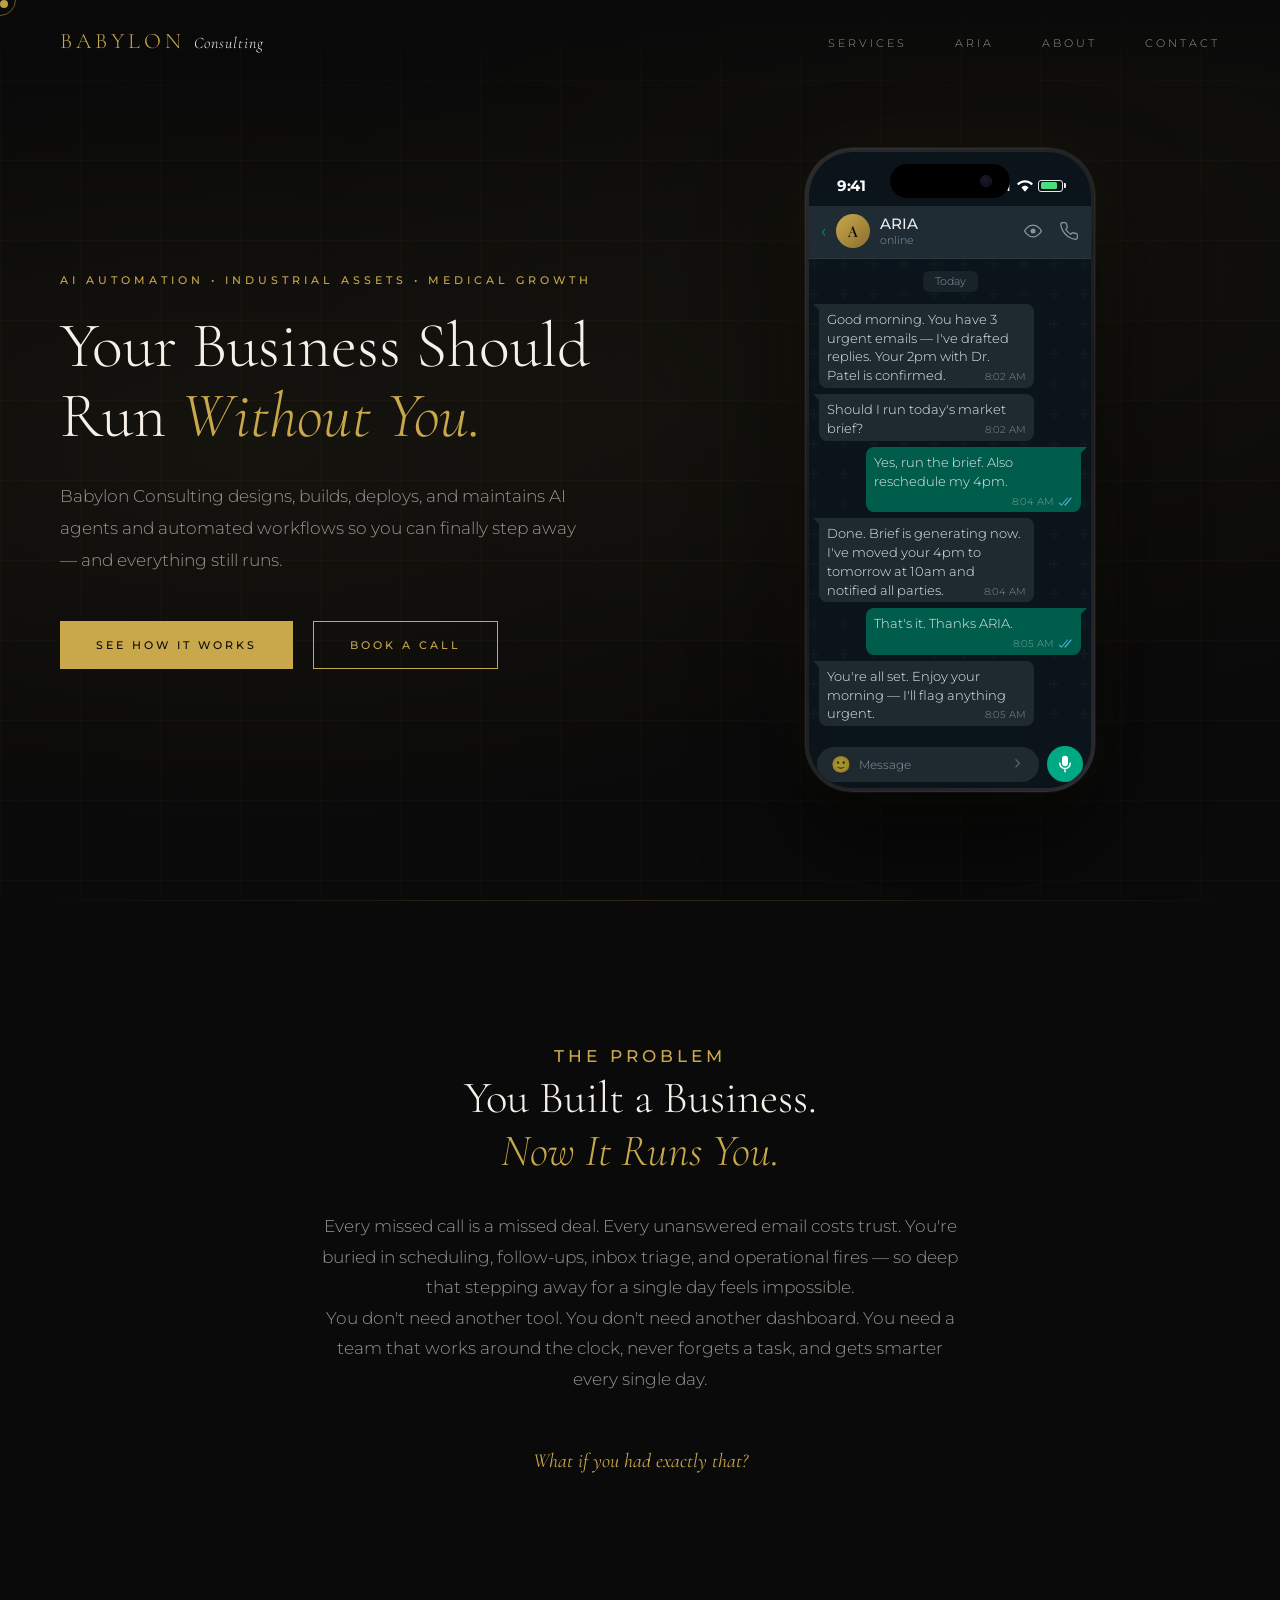
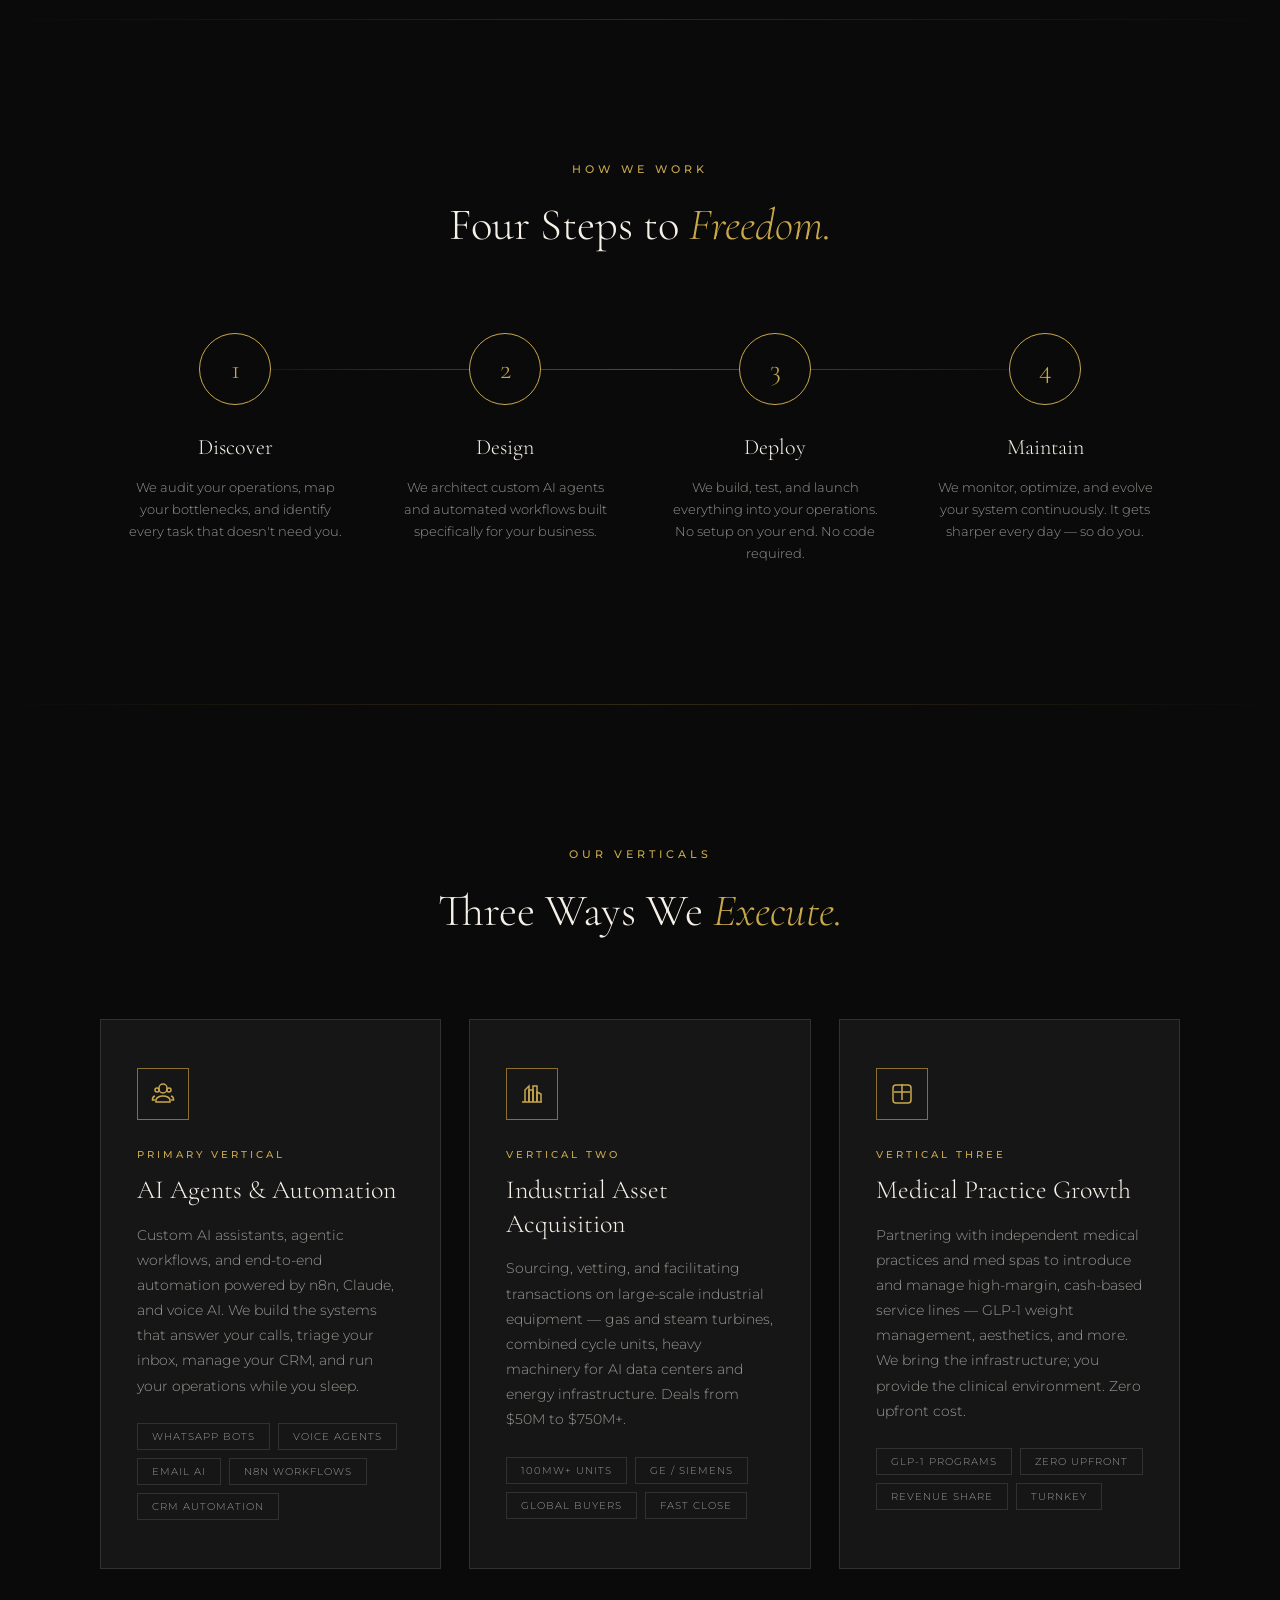
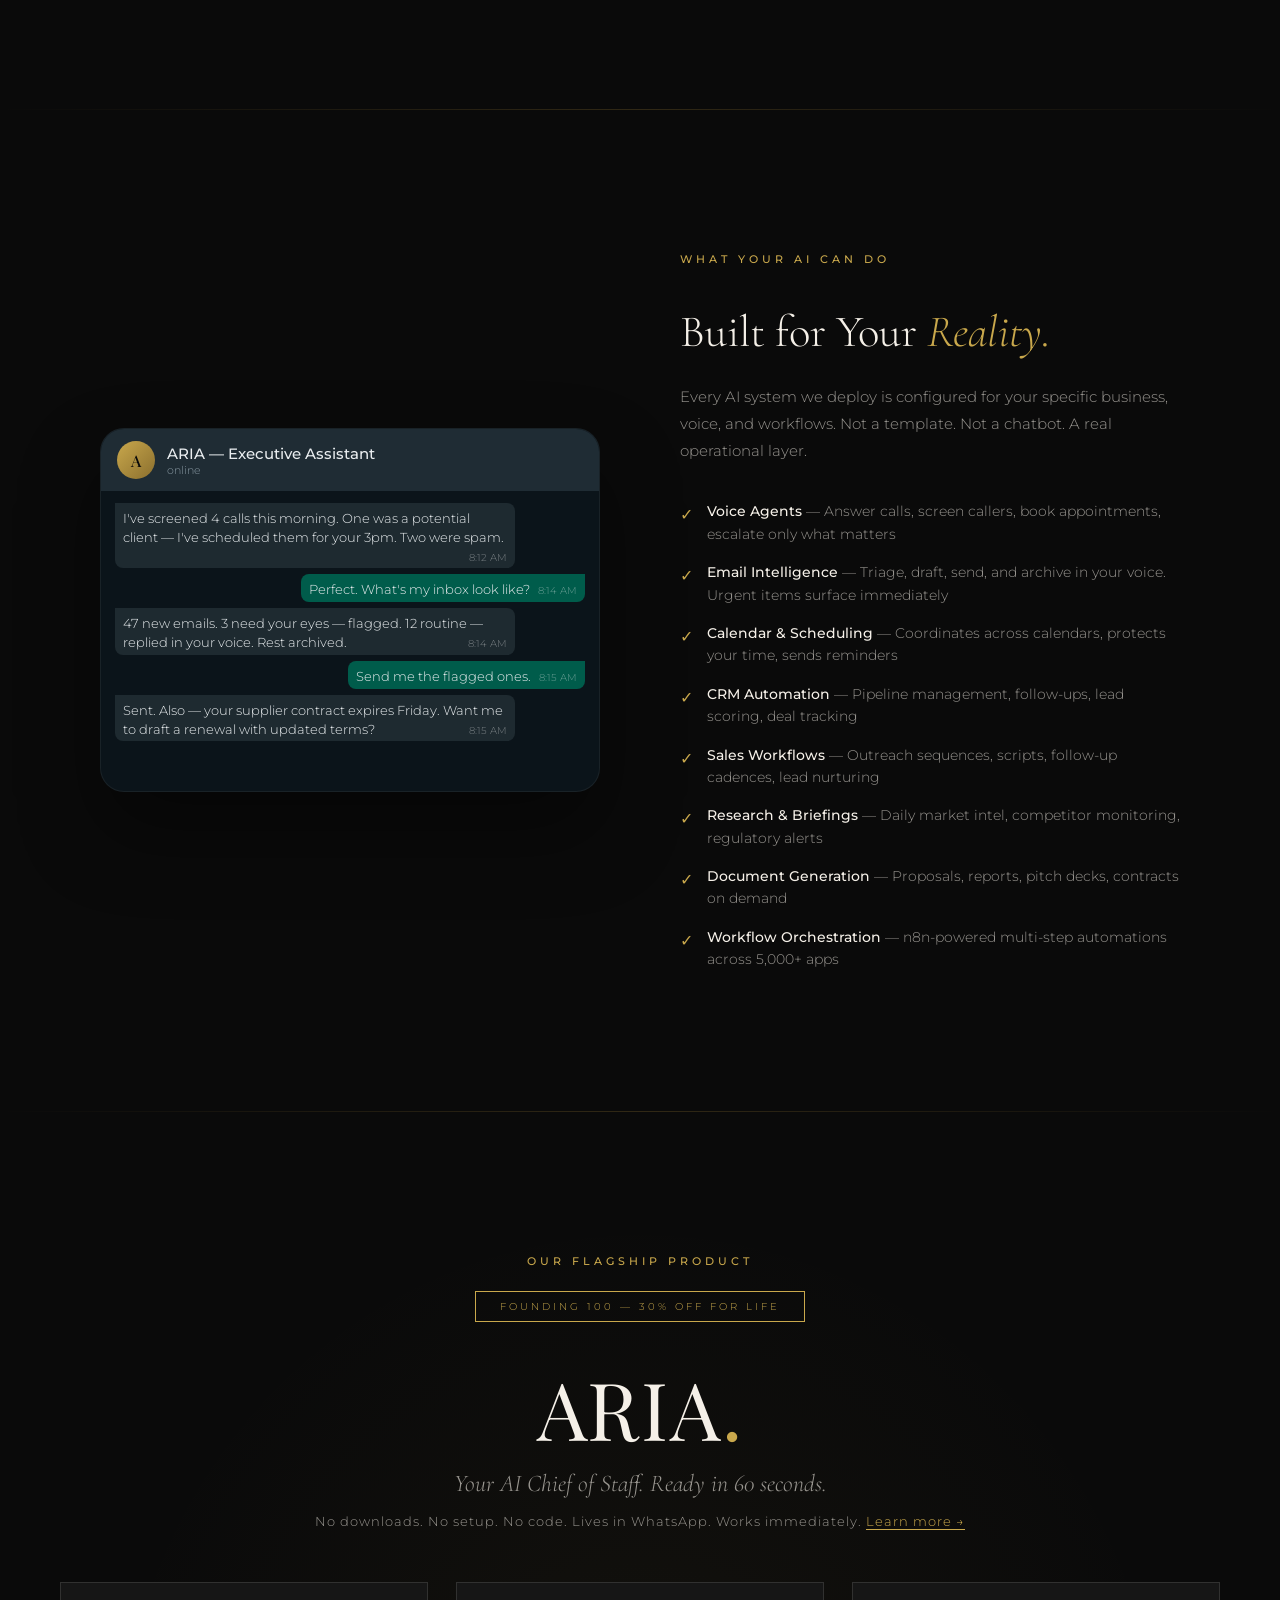
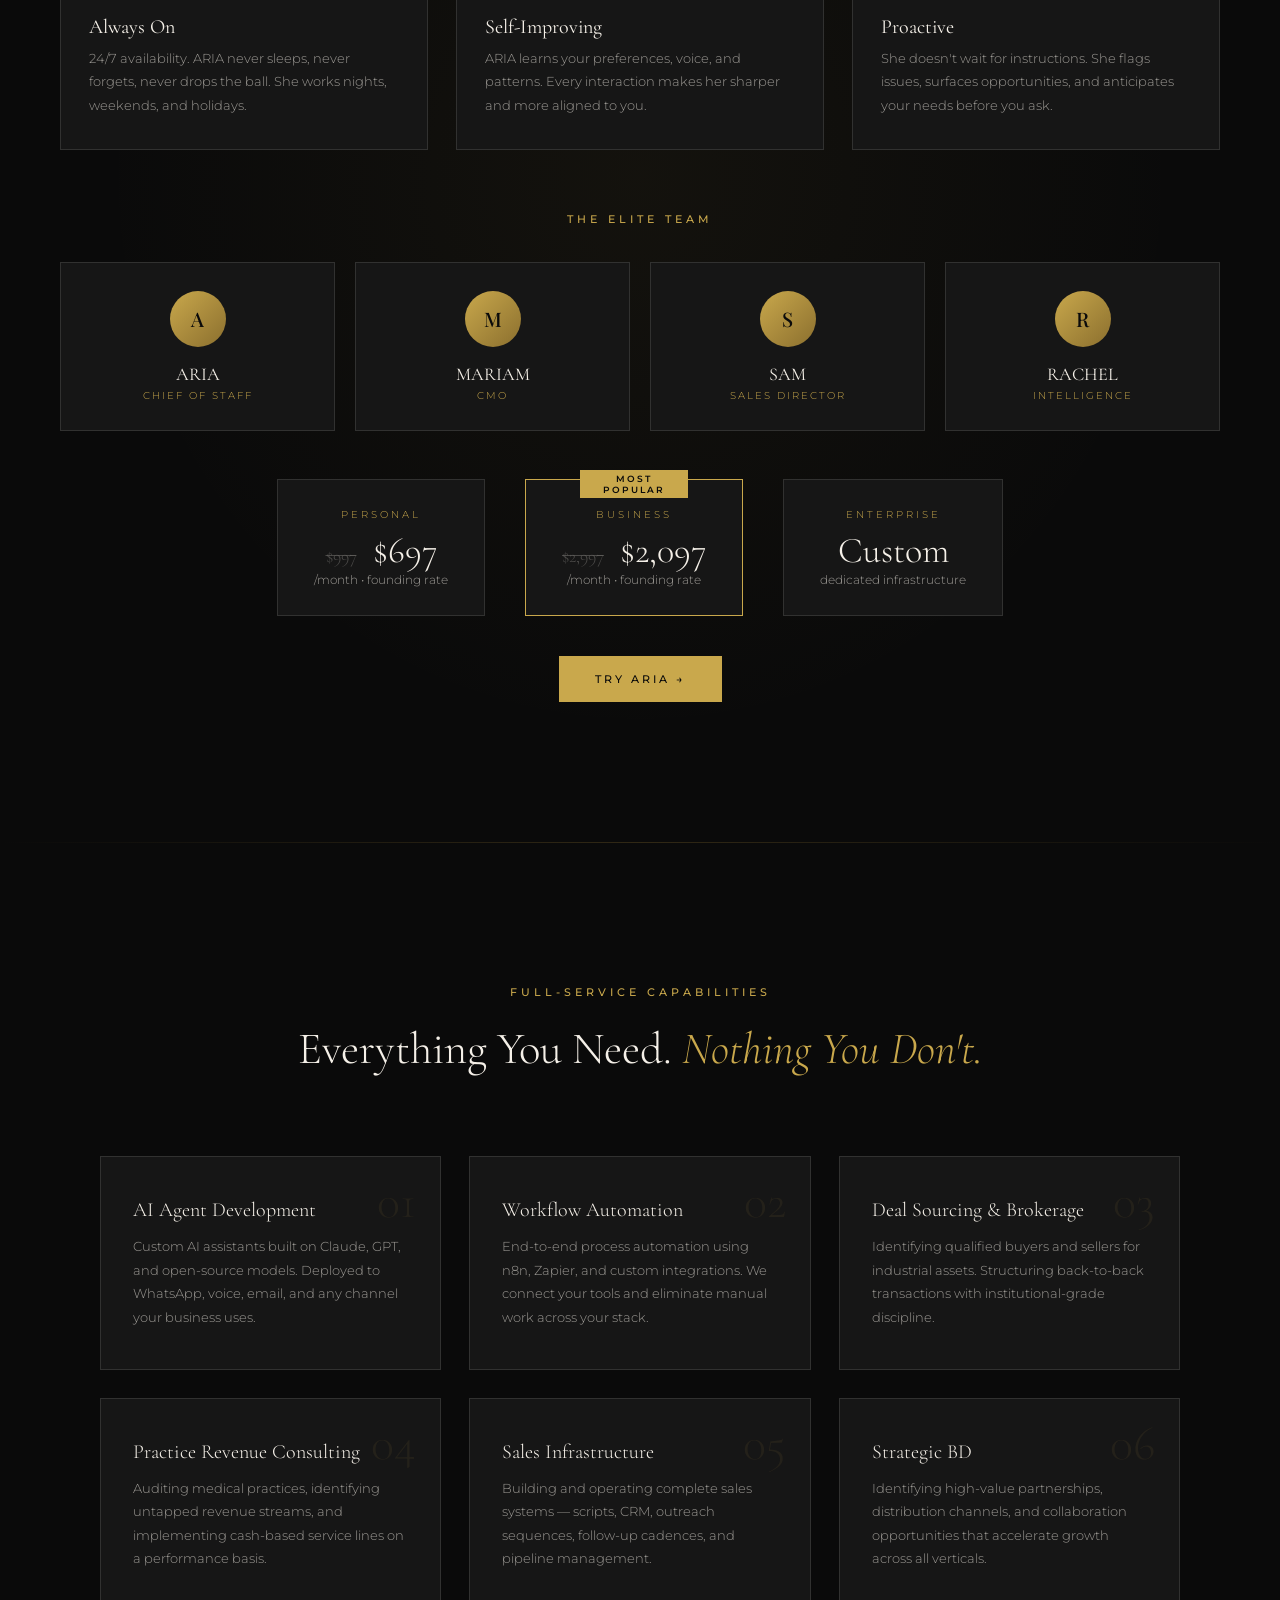
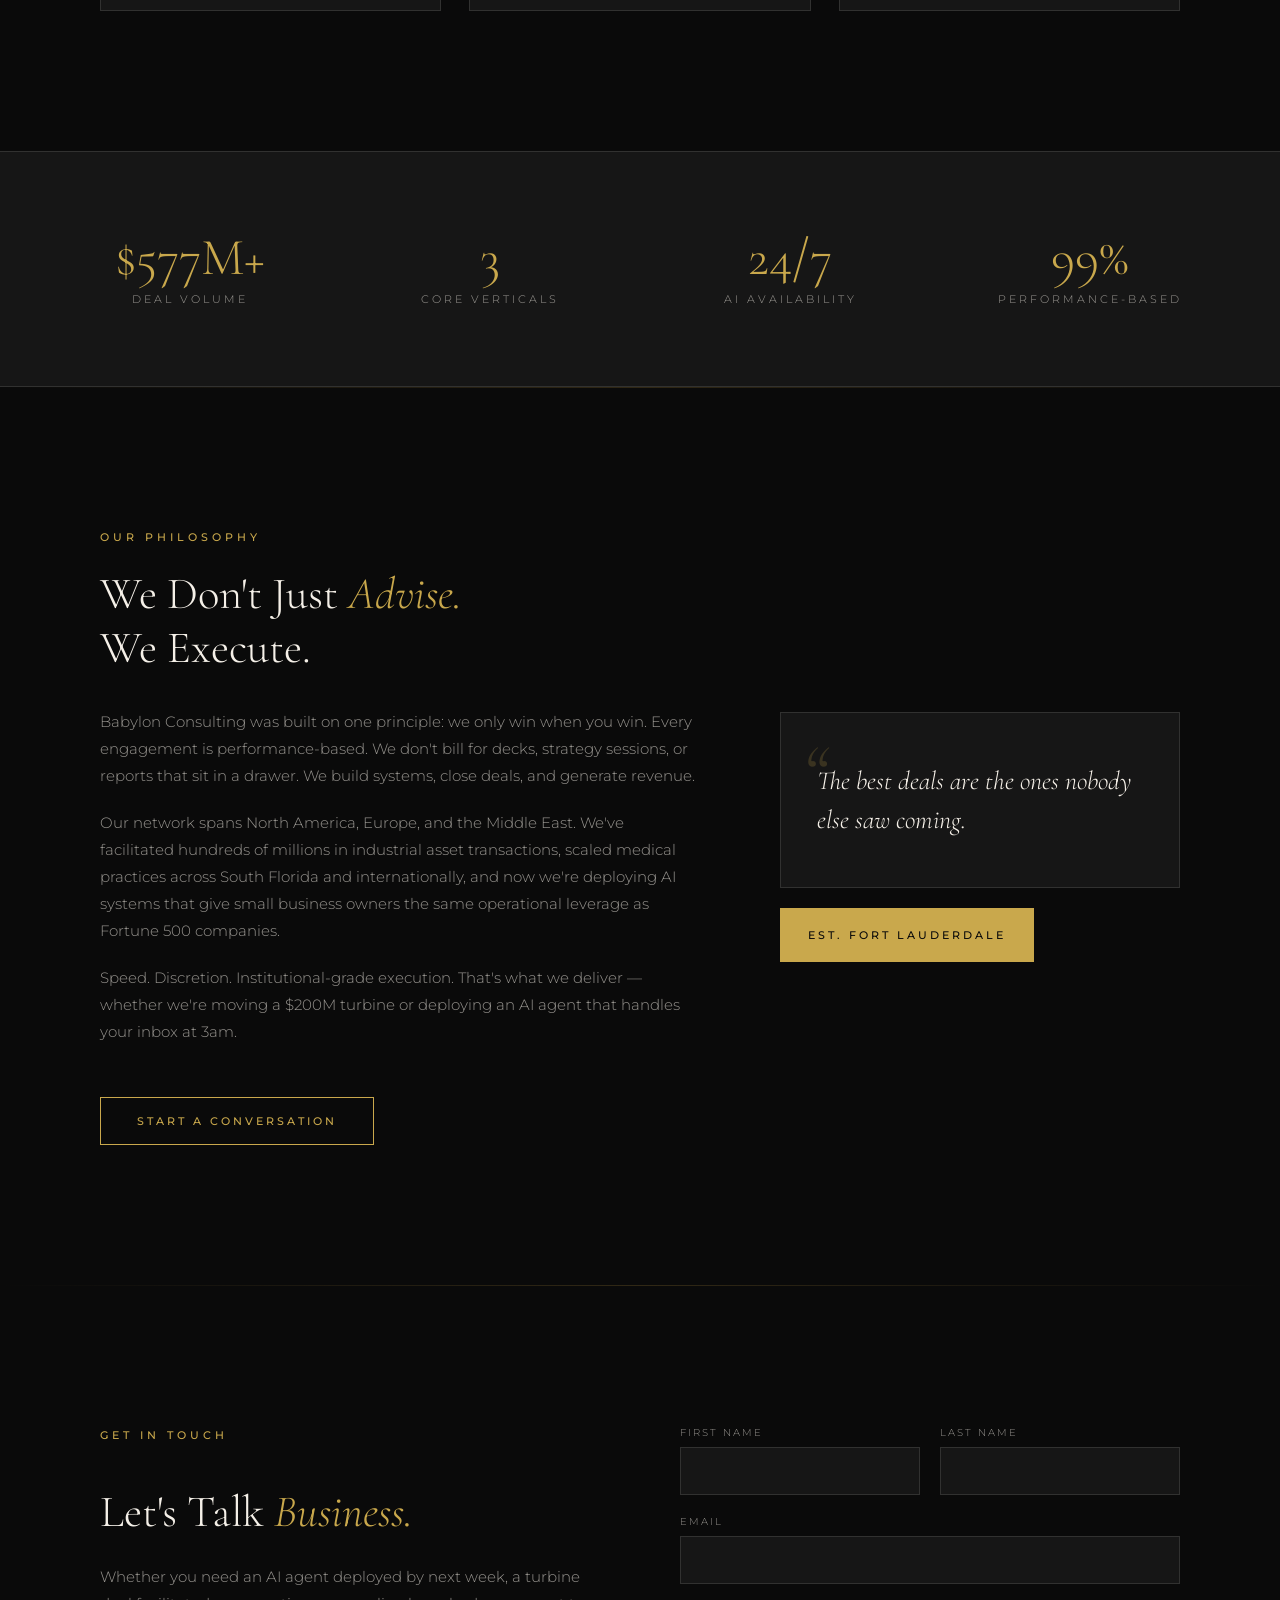
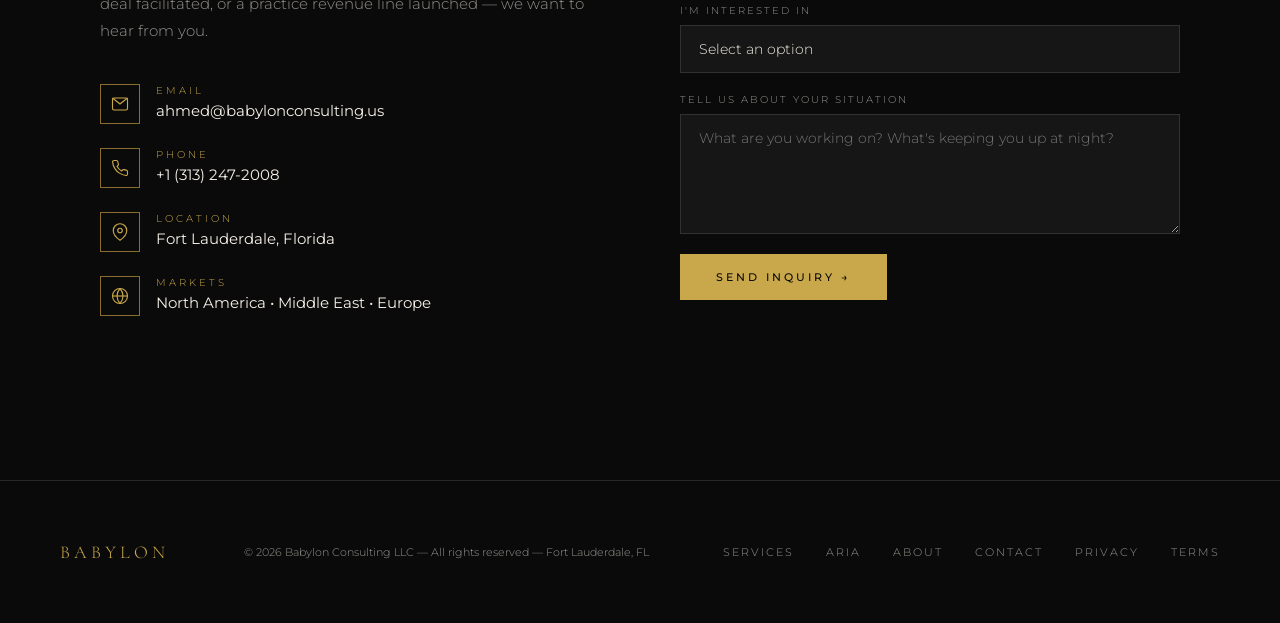
==== index.html @ 60d7945a "Redesign: AI automation focus with Lovi-style layout and realistic iPhone mockup Complete site redes" ====
<!DOCTYPE html>
<html lang="en">
<head>
<meta charset="UTF-8">
<meta name="viewport" content="width=device-width, initial-scale=1.0">
<title>Babylon Consulting | AI Automation, Industrial Assets & Medical Growth</title>
<meta name="description" content="Babylon Consulting designs, builds, deploys, and maintains AI agents and automation systems for businesses. Industrial asset acquisition and medical practice growth.">
<link rel="preconnect" href="https://fonts.googleapis.com">
<link href="https://fonts.googleapis.com/css2?family=Cormorant+Garamond:ital,wght@0,300;0,400;0,600;1,300;1,400&family=Montserrat:wght@300;400;500;600&family=Playfair+Display:ital,wght@0,400;0,500;1,400&display=swap" rel="stylesheet">
<style>
  :root {
    --gold: #C9A84C;
    --gold-light: #E8C96A;
    --gold-dim: #8B6F2E;
    --black: #0A0A0A;
    --dark: #111111;
    --dark2: #161616;
    --dark3: #1E1E1E;
    --white: #F5F0E8;
    --white-dim: rgba(245,240,232,0.6);
    --white-faint: rgba(245,240,232,0.12);
    --section-pad: 140px 60px;
    --wa-green: #005C4B;
    --wa-green-out: #005C4B;
    --wa-bubble-out: #1B3A33;
    --wa-bubble-in: #1E2A30;
    --wa-bg: #0B141A;
  }

  * { margin: 0; padding: 0; box-sizing: border-box; }
  html { scroll-behavior: smooth; }
  body {
    background: var(--black);
    color: var(--white);
    font-family: 'Montserrat', sans-serif;
    font-weight: 300;
    overflow-x: hidden;
    cursor: none;
    -webkit-font-smoothing: antialiased;
  }
  a { color: inherit; text-decoration: none; }
  img { max-width: 100%; }

  /* ── Custom Cursor ── */
  .cursor {
    width: 8px; height: 8px;
    background: var(--gold);
    border-radius: 50%;
    position: fixed;
    pointer-events: none;
    z-index: 9999;
    transition: transform 0.15s ease;
    mix-blend-mode: difference;
  }
  .cursor-ring {
    width: 32px; height: 32px;
    border: 1px solid var(--gold);
    border-radius: 50%;
    position: fixed;
    pointer-events: none;
    z-index: 9998;
    transition: all 0.3s ease;
    opacity: 0.5;
  }

  /* ── Typography ── */
  .eyebrow {
    font-size: 11px;
    letter-spacing: 4px;
    text-transform: uppercase;
    color: var(--gold);
    margin-bottom: 20px;
    font-weight: 500;
  }
  h1, h2, h3 { font-family: 'Cormorant Garamond', serif; font-weight: 300; }
  h1 { font-size: clamp(42px, 5vw, 72px); line-height: 1.1; }
  h2 { font-size: clamp(32px, 3.5vw, 52px); line-height: 1.2; }
  h3 { font-size: 26px; line-height: 1.3; }
  .gold { color: var(--gold); }
  .italic { font-style: italic; }
  p { line-height: 1.8; color: var(--white-dim); font-size: 15px; }
  p + p { margin-top: 16px; }

  /* ── Section Divider ── */
  .divider {
    width: 100%;
    height: 1px;
    background: linear-gradient(90deg, transparent, var(--gold-dim), transparent);
    opacity: 0.3;
  }

  /* ── Buttons ── */
  .btn {
    display: inline-flex;
    align-items: center;
    gap: 10px;
    padding: 16px 36px;
    font-family: 'Montserrat', sans-serif;
    font-size: 11px;
    font-weight: 500;
    letter-spacing: 3px;
    text-transform: uppercase;
    border: none;
    cursor: none;
    transition: all 0.4s ease;
  }
  .btn-gold {
    background: var(--gold);
    color: var(--black);
  }
  .btn-gold:hover {
    background: var(--gold-light);
    transform: translateY(-2px);
    box-shadow: 0 8px 30px rgba(201,168,76,0.25);
  }
  .btn-outline {
    background: transparent;
    color: var(--gold);
    border: 1px solid var(--gold);
  }
  .btn-outline:hover {
    background: rgba(201,168,76,0.08);
    transform: translateY(-2px);
  }

  /* ═══════════════════════════════════════
     LOVI-STYLE SCROLL ANIMATIONS
     ═══════════════════════════════════════ */
  .reveal {
    opacity: 0;
    transform: translateY(60px);
    transition: opacity 1s cubic-bezier(0.16, 1, 0.3, 1), transform 1s cubic-bezier(0.16, 1, 0.3, 1);
  }
  .reveal.visible {
    opacity: 1;
    transform: translateY(0);
  }

  /* Staggered children - Lovi style */
  .stagger-children .reveal { transition-delay: 0s; }
  .stagger-children .reveal:nth-child(1) { transition-delay: 0s; }
  .stagger-children .reveal:nth-child(2) { transition-delay: 0.12s; }
  .stagger-children .reveal:nth-child(3) { transition-delay: 0.24s; }
  .stagger-children .reveal:nth-child(4) { transition-delay: 0.36s; }
  .stagger-children .reveal:nth-child(5) { transition-delay: 0.48s; }
  .stagger-children .reveal:nth-child(6) { transition-delay: 0.6s; }

  /* Parallax scrolling */
  .parallax-slow { will-change: transform; }
  .parallax-medium { will-change: transform; }

  /* Scale-in reveal */
  .reveal-scale {
    opacity: 0;
    transform: scale(0.92);
    transition: opacity 0.9s cubic-bezier(0.16, 1, 0.3, 1), transform 0.9s cubic-bezier(0.16, 1, 0.3, 1);
  }
  .reveal-scale.visible {
    opacity: 1;
    transform: scale(1);
  }

  /* Fade-in only (no movement) */
  .reveal-fade {
    opacity: 0;
    transition: opacity 1.2s ease;
  }
  .reveal-fade.visible {
    opacity: 1;
  }

  /* Slide from left */
  .reveal-left {
    opacity: 0;
    transform: translateX(-60px);
    transition: opacity 1s cubic-bezier(0.16, 1, 0.3, 1), transform 1s cubic-bezier(0.16, 1, 0.3, 1);
  }
  .reveal-left.visible {
    opacity: 1;
    transform: translateX(0);
  }

  /* Slide from right */
  .reveal-right {
    opacity: 0;
    transform: translateX(60px);
    transition: opacity 1s cubic-bezier(0.16, 1, 0.3, 1), transform 1s cubic-bezier(0.16, 1, 0.3, 1);
  }
  .reveal-right.visible {
    opacity: 1;
    transform: translateX(0);
  }

  /* ═══════════════════════════════════════
     NAV
     ═══════════════════════════════════════ */
  nav {
    position: fixed; top: 0; left: 0; right: 0;
    z-index: 100;
    padding: 28px 60px;
    display: flex;
    align-items: center;
    justify-content: space-between;
    background: linear-gradient(to bottom, rgba(10,10,10,0.95), transparent);
    transition: all 0.4s cubic-bezier(0.16, 1, 0.3, 1);
  }
  nav.scrolled {
    background: rgba(10,10,10,0.97);
    backdrop-filter: blur(12px);
    -webkit-backdrop-filter: blur(12px);
    padding: 18px 60px;
  }
  .nav-logo {
    font-family: 'Cormorant Garamond', serif;
    font-size: 22px;
    font-weight: 300;
    letter-spacing: 4px;
    color: var(--gold);
  }
  .nav-logo span { font-style: italic; color: var(--white); font-size: 16px; letter-spacing: 1px; }
  .nav-links { display: flex; gap: 48px; list-style: none; }
  .nav-links a {
    font-size: 11px;
    letter-spacing: 3px;
    text-transform: uppercase;
    color: var(--white-dim);
    transition: color 0.3s;
  }
  .nav-links a:hover { color: var(--gold); }
  .nav-mobile { display: none; background: none; border: none; cursor: none; }
  .nav-mobile svg { width: 24px; height: 24px; stroke: var(--gold); }

  /* ═══════════════════════════════════════
     HERO
     ═══════════════════════════════════════ */
  .hero {
    min-height: 100vh;
    display: flex;
    align-items: center;
    position: relative;
    overflow: hidden;
    padding: 140px 60px 100px;
  }
  .hero-bg {
    position: absolute; inset: 0;
    background:
      radial-gradient(ellipse at 20% 50%, rgba(201,168,76,0.06) 0%, transparent 60%),
      radial-gradient(ellipse at 80% 30%, rgba(201,168,76,0.04) 0%, transparent 50%);
  }
  .hero-grid {
    position: absolute; inset: 0;
    background-image:
      linear-gradient(rgba(201,168,76,0.03) 1px, transparent 1px),
      linear-gradient(90deg, rgba(201,168,76,0.03) 1px, transparent 1px);
    background-size: 80px 80px;
  }
  .hero-content {
    position: relative;
    max-width: 1400px;
    margin: 0 auto;
    width: 100%;
    display: grid;
    grid-template-columns: 1fr 1fr;
    gap: 80px;
    align-items: center;
  }
  .hero-text { animation: fadeUp 1s ease forwards; }
  .hero-subtitle {
    font-size: 17px;
    color: var(--white-dim);
    margin: 28px 0 44px;
    max-width: 520px;
    line-height: 1.9;
  }
  .hero-buttons { display: flex; gap: 20px; flex-wrap: wrap; }

  @keyframes fadeUp {
    from { opacity: 0; transform: translateY(30px); }
    to { opacity: 1; transform: translateY(0); }
  }

  /* ═══════════════════════════════════════
     REALISTIC iPHONE MOCKUP
     ═══════════════════════════════════════ */
  .phone-mockup {
    position: relative;
    display: flex;
    justify-content: center;
    animation: phoneFloat 6s ease-in-out infinite, fadeUp 1s ease 0.3s forwards;
    opacity: 0;
  }
  @keyframes phoneFloat {
    0%, 100% { transform: translateY(0); }
    50% { transform: translateY(-12px); }
  }

  .iphone-frame {
    width: 290px;
    position: relative;
    border-radius: 48px;
    background: linear-gradient(145deg, #2a2a2e 0%, #1a1a1c 50%, #2a2a2e 100%);
    padding: 4px;
    box-shadow:
      0 50px 100px rgba(0,0,0,0.6),
      0 0 0 1px rgba(255,255,255,0.06),
      inset 0 0 0 1px rgba(255,255,255,0.04),
      0 0 80px rgba(201,168,76,0.06);
  }
  .iphone-inner {
    border-radius: 44px;
    overflow: hidden;
    background: var(--wa-bg);
    position: relative;
  }

  /* Dynamic Island */
  .dynamic-island {
    position: absolute;
    top: 12px;
    left: 50%;
    transform: translateX(-50%);
    width: 120px;
    height: 34px;
    background: #000;
    border-radius: 20px;
    z-index: 10;
  }
  .dynamic-island::after {
    content: '';
    position: absolute;
    top: 11px;
    right: 18px;
    width: 10px;
    height: 10px;
    border-radius: 50%;
    background: radial-gradient(circle at 40% 40%, #1a1a2e 0%, #0a0a0f 100%);
    border: 1px solid #1a1a2e;
  }

  /* Status bar */
  .status-bar {
    display: flex;
    justify-content: space-between;
    align-items: center;
    padding: 14px 28px 0;
    font-size: 12px;
    font-weight: 600;
    color: #fff;
    position: relative;
    z-index: 5;
    height: 54px;
  }
  .status-time { font-size: 15px; font-weight: 700; letter-spacing: -0.3px; }
  .status-icons { display: flex; gap: 5px; align-items: center; }
  .status-icons svg { width: 16px; height: 12px; fill: #fff; }
  .battery-icon {
    width: 25px; height: 12px;
    border: 1.5px solid rgba(255,255,255,0.9);
    border-radius: 3px;
    position: relative;
    display: inline-block;
  }
  .battery-icon::after {
    content: '';
    position: absolute;
    right: -4px;
    top: 2.5px;
    width: 2px;
    height: 5px;
    background: rgba(255,255,255,0.9);
    border-radius: 0 1px 1px 0;
  }
  .battery-fill {
    position: absolute;
    top: 1.5px; left: 1.5px; bottom: 1.5px;
    width: 70%;
    background: #4ade80;
    border-radius: 1.5px;
  }

  /* WhatsApp Header */
  .wa-header {
    display: flex;
    align-items: center;
    padding: 8px 12px 10px;
    background: #1F2C34;
    gap: 10px;
    border-bottom: 1px solid rgba(255,255,255,0.05);
  }
  .wa-back { color: #00A884; font-size: 18px; flex-shrink: 0; }
  .wa-avatar {
    width: 34px; height: 34px;
    border-radius: 50%;
    background: linear-gradient(135deg, var(--gold), var(--gold-dim));
    display: flex;
    align-items: center;
    justify-content: center;
    font-family: 'Playfair Display', serif;
    font-size: 15px;
    color: var(--black);
    font-weight: 500;
    flex-shrink: 0;
  }
  .wa-contact-info { flex: 1; min-width: 0; }
  .wa-contact-name {
    font-size: 15px;
    font-weight: 500;
    color: #E9EDEF;
    font-family: 'Montserrat', sans-serif;
  }
  .wa-contact-status {
    font-size: 11px;
    color: #8696A0;
    font-family: 'Montserrat', sans-serif;
  }
  .wa-header-icons { display: flex; gap: 16px; }
  .wa-header-icons svg { width: 20px; height: 20px; fill: #8696A0; }

  /* WhatsApp Chat Area */
  .wa-chat {
    padding: 8px 10px 12px;
    display: flex;
    flex-direction: column;
    gap: 4px;
    min-height: 420px;
    background:
      url("data:image/svg+xml,%3Csvg width='60' height='60' viewBox='0 0 60 60' xmlns='http://www.w3.org/2000/svg'%3E%3Cg fill='none' fill-rule='evenodd'%3E%3Cg fill='%23ffffff' fill-opacity='0.02'%3E%3Cpath d='M36 34v-4h-2v4h-4v2h4v4h2v-4h4v-2h-4zm0-30V0h-2v4h-4v2h4v4h2V6h4V4h-4zM6 34v-4H4v4H0v2h4v4h2v-4h4v-2H6zM6 4V0H4v4H0v2h4v4h2V6h4V4H6z'/%3E%3C/g%3E%3C/g%3E%3C/svg%3E");
    position: relative;
  }
  .wa-date-chip {
    align-self: center;
    background: #182229;
    color: #8696A0;
    font-size: 10.5px;
    padding: 4px 12px;
    border-radius: 6px;
    margin: 4px 0 8px;
    font-family: 'Montserrat', sans-serif;
  }

  /* WhatsApp Bubbles */
  .wa-bubble {
    max-width: 82%;
    padding: 6px 8px 3px;
    border-radius: 8px;
    font-size: 13px;
    line-height: 1.45;
    font-family: 'Montserrat', sans-serif;
    font-weight: 300;
    position: relative;
    margin-bottom: 2px;
    /* Animation */
    opacity: 0;
    transform: translateY(12px);
    animation: bubbleReveal 0.5s ease forwards;
  }
  .wa-bubble:nth-child(1) { animation-delay: 0.6s; }
  .wa-bubble:nth-child(2) { animation-delay: 0.8s; }
  .wa-bubble:nth-child(3) { animation-delay: 1.4s; }
  .wa-bubble:nth-child(4) { animation-delay: 2.0s; }
  .wa-bubble:nth-child(5) { animation-delay: 2.6s; }
  .wa-bubble:nth-child(6) { animation-delay: 3.2s; }
  .wa-bubble:nth-child(7) { animation-delay: 3.8s; }

  @keyframes bubbleReveal {
    from { opacity: 0; transform: translateY(12px); }
    to { opacity: 1; transform: translateY(0); }
  }

  .wa-bubble.incoming {
    background: #1E2A30;
    color: #E9EDEF;
    align-self: flex-start;
    border-top-left-radius: 0;
  }
  .wa-bubble.incoming::before {
    content: '';
    position: absolute;
    top: 0; left: -6px;
    width: 0; height: 0;
    border-top: 0 solid transparent;
    border-bottom: 8px solid transparent;
    border-right: 8px solid #1E2A30;
  }
  .wa-bubble.outgoing {
    background: #005C4B;
    color: #E9EDEF;
    align-self: flex-end;
    border-top-right-radius: 0;
  }
  .wa-bubble.outgoing::before {
    content: '';
    position: absolute;
    top: 0; right: -6px;
    width: 0; height: 0;
    border-top: 0 solid transparent;
    border-bottom: 8px solid transparent;
    border-left: 8px solid #005C4B;
  }
  .wa-bubble .wa-text { display: inline; }
  .wa-bubble .wa-meta {
    float: right;
    margin-left: 8px;
    margin-top: 4px;
    display: flex;
    align-items: center;
    gap: 3px;
  }
  .wa-bubble .wa-time {
    font-size: 10px;
    color: rgba(255,255,255,0.45);
    white-space: nowrap;
  }
  .wa-checks {
    display: inline-flex;
    position: relative;
    width: 16px;
    height: 10px;
  }
  .wa-checks svg { width: 16px; height: 10px; fill: #53BDEB; }

  /* Input bar */
  .wa-input-bar {
    display: flex;
    align-items: center;
    gap: 8px;
    padding: 6px 8px;
    background: var(--wa-bg);
  }
  .wa-input-field {
    flex: 1;
    background: #1E2A30;
    border-radius: 20px;
    padding: 8px 14px;
    font-size: 12px;
    color: #8696A0;
    font-family: 'Montserrat', sans-serif;
    display: flex;
    align-items: center;
    gap: 8px;
  }
  .wa-input-field .wa-emoji { font-size: 16px; opacity: 0.6; }
  .wa-input-field .wa-placeholder { flex: 1; }
  .wa-input-icons { display: flex; gap: 4px; opacity: 0.5; }
  .wa-input-icons svg { width: 18px; height: 18px; fill: #8696A0; }
  .wa-mic {
    width: 36px; height: 36px;
    border-radius: 50%;
    background: #00A884;
    display: flex;
    align-items: center;
    justify-content: center;
    flex-shrink: 0;
  }
  .wa-mic svg { width: 18px; height: 18px; fill: #fff; }

  /* ═══════════════════════════════════════
     PROBLEM SECTION
     ═══════════════════════════════════════ */
  .problem {
    padding: var(--section-pad);
    text-align: center;
    max-width: 800px;
    margin: 0 auto;
  }
  .problem h2 { margin-bottom: 32px; }
  .problem p { font-size: 17px; max-width: 640px; margin: 0 auto; }
  .problem .transition-text {
    color: var(--gold);
    font-size: 20px;
    font-family: 'Cormorant Garamond', serif;
    font-style: italic;
    margin-top: 48px;
    font-weight: 400;
  }

  /* ═══════════════════════════════════════
     HOW WE WORK (4-step process)
     ═══════════════════════════════════════ */
  .process {
    padding: var(--section-pad);
    max-width: 1200px;
    margin: 0 auto;
  }
  .process-header {
    text-align: center;
    margin-bottom: 80px;
  }
  .process-steps {
    display: grid;
    grid-template-columns: repeat(4, 1fr);
    gap: 0;
    position: relative;
  }
  .process-steps::before {
    content: '';
    position: absolute;
    top: 36px;
    left: 10%;
    right: 10%;
    height: 1px;
    background: linear-gradient(90deg, transparent, var(--gold-dim), var(--gold), var(--gold-dim), transparent);
    opacity: 0.4;
  }
  .step {
    text-align: center;
    padding: 0 24px;
    position: relative;
  }
  .step-number {
    width: 72px;
    height: 72px;
    border-radius: 50%;
    border: 1px solid var(--gold);
    display: flex;
    align-items: center;
    justify-content: center;
    margin: 0 auto 28px;
    font-family: 'Cormorant Garamond', serif;
    font-size: 28px;
    color: var(--gold);
    background: var(--black);
    position: relative;
    z-index: 2;
    transition: all 0.4s ease;
  }
  .step:hover .step-number {
    background: var(--gold);
    color: var(--black);
    box-shadow: 0 0 30px rgba(201,168,76,0.2);
  }
  .step h3 {
    color: var(--white);
    margin-bottom: 14px;
    font-size: 22px;
  }
  .step p {
    font-size: 13px;
    line-height: 1.7;
  }

  /* ═══════════════════════════════════════
     VERTICALS (3-card grid)
     ═══════════════════════════════════════ */
  .verticals {
    padding: var(--section-pad);
    max-width: 1200px;
    margin: 0 auto;
  }
  .verticals-header {
    text-align: center;
    margin-bottom: 80px;
  }
  .verticals-grid {
    display: grid;
    grid-template-columns: repeat(3, 1fr);
    gap: 28px;
  }
  .vertical-card {
    background: var(--dark2);
    border: 1px solid var(--white-faint);
    padding: 48px 36px;
    transition: all 0.5s cubic-bezier(0.16, 1, 0.3, 1);
    position: relative;
    overflow: hidden;
  }
  .vertical-card::before {
    content: '';
    position: absolute;
    top: 0; left: 0;
    width: 3px;
    height: 0;
    background: var(--gold);
    transition: height 0.5s cubic-bezier(0.16, 1, 0.3, 1);
  }
  .vertical-card:hover {
    border-color: rgba(201,168,76,0.2);
    transform: translateY(-6px);
    box-shadow: 0 30px 80px rgba(0,0,0,0.4);
  }
  .vertical-card:hover::before { height: 100%; }
  .vertical-icon {
    width: 52px; height: 52px;
    border: 1px solid var(--gold-dim);
    display: flex;
    align-items: center;
    justify-content: center;
    margin-bottom: 28px;
    transition: all 0.4s ease;
  }
  .vertical-card:hover .vertical-icon {
    background: rgba(201,168,76,0.08);
    border-color: var(--gold);
  }
  .vertical-icon svg { width: 24px; height: 24px; stroke: var(--gold); fill: none; stroke-width: 1.5; }
  .vertical-card .card-label {
    font-size: 10px;
    letter-spacing: 3px;
    text-transform: uppercase;
    color: var(--gold);
    margin-bottom: 12px;
    font-weight: 500;
  }
  .vertical-card h3 { margin-bottom: 16px; color: var(--white); }
  .vertical-card p { font-size: 14px; margin-bottom: 24px; }
  .card-tags {
    display: flex;
    flex-wrap: wrap;
    gap: 8px;
  }
  .card-tag {
    font-size: 10px;
    letter-spacing: 1px;
    text-transform: uppercase;
    padding: 6px 14px;
    border: 1px solid var(--white-faint);
    color: var(--white-dim);
    transition: all 0.3s;
  }
  .vertical-card:hover .card-tag {
    border-color: rgba(201,168,76,0.2);
    color: var(--gold-light);
  }

  /* ═══════════════════════════════════════
     AI CAPABILITIES (chat mockup + list)
     ═══════════════════════════════════════ */
  .ai-capabilities {
    padding: var(--section-pad);
    max-width: 1200px;
    margin: 0 auto;
  }
  .ai-layout {
    display: grid;
    grid-template-columns: 1fr 1fr;
    gap: 80px;
    align-items: center;
  }

  /* AI Demo - realistic WhatsApp style */
  .ai-chat-demo {
    background: var(--wa-bg);
    border: 1px solid rgba(255,255,255,0.06);
    border-radius: 24px;
    overflow: hidden;
    position: relative;
    box-shadow: 0 40px 80px rgba(0,0,0,0.4);
  }
  .ai-demo-header {
    display: flex;
    align-items: center;
    padding: 12px 16px;
    background: #1F2C34;
    gap: 12px;
  }
  .ai-demo-avatar {
    width: 38px; height: 38px;
    border-radius: 50%;
    background: linear-gradient(135deg, var(--gold), var(--gold-dim));
    display: flex;
    align-items: center;
    justify-content: center;
    font-family: 'Playfair Display', serif;
    font-size: 16px;
    color: var(--black);
    font-weight: 500;
    flex-shrink: 0;
  }
  .ai-demo-info { flex: 1; }
  .ai-demo-name {
    font-size: 15px;
    font-weight: 500;
    color: #E9EDEF;
  }
  .ai-demo-status {
    font-size: 11px;
    color: #8696A0;
  }
  .ai-demo-messages {
    padding: 12px 14px;
    display: flex;
    flex-direction: column;
    gap: 4px;
    min-height: 300px;
  }
  .ai-msg {
    max-width: 85%;
    padding: 6px 8px 3px;
    border-radius: 8px;
    font-size: 13px;
    line-height: 1.45;
    font-family: 'Montserrat', sans-serif;
    font-weight: 300;
    position: relative;
    margin-bottom: 2px;
  }
  .ai-msg.incoming {
    background: #1E2A30;
    color: #E9EDEF;
    align-self: flex-start;
    border-top-left-radius: 0;
  }
  .ai-msg.outgoing {
    background: #005C4B;
    color: #E9EDEF;
    align-self: flex-end;
    border-top-right-radius: 0;
  }
  .ai-msg .msg-meta {
    float: right;
    margin-left: 8px;
    margin-top: 4px;
    font-size: 10px;
    color: rgba(255,255,255,0.4);
  }

  .ai-features h2 { margin-bottom: 24px; }
  .ai-features > p { margin-bottom: 36px; }
  .capability-list { list-style: none; display: flex; flex-direction: column; gap: 16px; }
  .capability-list li {
    display: flex;
    align-items: flex-start;
    gap: 14px;
    font-size: 14px;
    color: var(--white-dim);
    line-height: 1.6;
    transition: all 0.3s ease;
  }
  .capability-list li:hover {
    color: var(--white);
    transform: translateX(4px);
  }
  .capability-list li .check {
    color: var(--gold);
    font-size: 16px;
    flex-shrink: 0;
    margin-top: 2px;
  }
  .capability-list li strong { color: var(--white); font-weight: 500; }

  /* ═══════════════════════════════════════
     ARIA SHOWCASE
     ═══════════════════════════════════════ */
  .aria-showcase {
    padding: var(--section-pad);
    position: relative;
    overflow: hidden;
  }
  .aria-showcase-bg {
    position: absolute; inset: 0;
    background:
      radial-gradient(ellipse at 50% 50%, rgba(201,168,76,0.05) 0%, transparent 60%);
  }
  .aria-inner {
    max-width: 1200px;
    margin: 0 auto;
    position: relative;
    text-align: center;
  }
  .aria-logo {
    font-family: 'Playfair Display', serif;
    font-size: 80px;
    color: var(--white);
    letter-spacing: 2px;
    margin-bottom: 8px;
  }
  .aria-logo .dot { color: var(--gold); }
  .aria-tagline {
    font-family: 'Cormorant Garamond', serif;
    font-size: 24px;
    color: var(--white-dim);
    font-style: italic;
    margin-bottom: 12px;
  }
  .aria-sub {
    font-size: 13px;
    color: var(--white-dim);
    margin-bottom: 48px;
    letter-spacing: 1px;
  }
  .aria-sub a { color: var(--gold); text-decoration: underline; text-underline-offset: 3px; }
  .founding-badge {
    display: inline-block;
    padding: 8px 24px;
    border: 1px solid var(--gold);
    font-size: 10px;
    letter-spacing: 3px;
    text-transform: uppercase;
    color: var(--gold);
    margin-bottom: 32px;
    animation: pulseGlow 3s ease-in-out infinite;
  }
  @keyframes pulseGlow {
    0%, 100% { box-shadow: 0 0 0 rgba(201,168,76,0); }
    50% { box-shadow: 0 0 20px rgba(201,168,76,0.15); }
  }

  .aria-features {
    display: grid;
    grid-template-columns: repeat(3, 1fr);
    gap: 28px;
    margin-bottom: 60px;
    text-align: left;
  }
  .aria-feature {
    background: var(--dark2);
    border: 1px solid var(--white-faint);
    padding: 32px 28px;
    transition: all 0.4s cubic-bezier(0.16, 1, 0.3, 1);
  }
  .aria-feature:hover {
    border-color: rgba(201,168,76,0.2);
    transform: translateY(-4px);
    box-shadow: 0 20px 60px rgba(0,0,0,0.3);
  }
  .aria-feature h4 {
    font-family: 'Cormorant Garamond', serif;
    font-size: 20px;
    color: var(--white);
    margin-bottom: 8px;
    font-weight: 400;
  }
  .aria-feature p { font-size: 13px; }

  /* Team Agents */
  .team-grid {
    display: grid;
    grid-template-columns: repeat(4, 1fr);
    gap: 20px;
    margin-bottom: 48px;
  }
  .team-agent {
    background: var(--dark2);
    border: 1px solid var(--white-faint);
    padding: 28px 20px;
    text-align: center;
    transition: all 0.4s cubic-bezier(0.16, 1, 0.3, 1);
  }
  .team-agent:hover {
    border-color: rgba(201,168,76,0.25);
    transform: translateY(-4px);
  }
  .agent-avatar {
    width: 56px; height: 56px;
    border-radius: 50%;
    background: linear-gradient(135deg, var(--gold), var(--gold-dim));
    margin: 0 auto 16px;
    display: flex;
    align-items: center;
    justify-content: center;
    font-family: 'Playfair Display', serif;
    font-size: 20px;
    color: var(--black);
    font-weight: 500;
  }
  .team-agent h4 {
    font-family: 'Cormorant Garamond', serif;
    font-size: 18px;
    color: var(--white);
    margin-bottom: 4px;
    font-weight: 400;
  }
  .team-agent .role {
    font-size: 10px;
    letter-spacing: 2px;
    text-transform: uppercase;
    color: var(--gold);
  }

  /* Pricing row */
  .aria-pricing {
    display: flex;
    justify-content: center;
    gap: 40px;
    margin-bottom: 40px;
    flex-wrap: wrap;
  }
  .price-card {
    text-align: center;
    padding: 28px 36px;
    border: 1px solid var(--white-faint);
    background: var(--dark2);
    min-width: 200px;
    transition: all 0.4s cubic-bezier(0.16, 1, 0.3, 1);
  }
  .price-card.featured {
    border-color: var(--gold);
    position: relative;
  }
  .price-card.featured::before {
    content: 'MOST POPULAR';
    position: absolute;
    top: -10px;
    left: 50%;
    transform: translateX(-50%);
    background: var(--gold);
    color: var(--black);
    font-size: 9px;
    letter-spacing: 2px;
    padding: 3px 14px;
    font-weight: 600;
  }
  .price-card .tier {
    font-size: 10px;
    letter-spacing: 3px;
    text-transform: uppercase;
    color: var(--gold);
    margin-bottom: 8px;
  }
  .price-card .price {
    font-family: 'Cormorant Garamond', serif;
    font-size: 36px;
    color: var(--white);
  }
  .price-card .price s {
    font-size: 18px;
    color: var(--white-dim);
    opacity: 0.4;
    margin-right: 8px;
  }
  .price-card .per { font-size: 12px; color: var(--white-dim); }
  .price-card:hover { transform: translateY(-4px); box-shadow: 0 20px 60px rgba(0,0,0,0.3); }

  /* ═══════════════════════════════════════
     SERVICES GRID
     ═══════════════════════════════════════ */
  .services {
    padding: var(--section-pad);
    max-width: 1200px;
    margin: 0 auto;
  }
  .services-header { text-align: center; margin-bottom: 80px; }
  .services-grid {
    display: grid;
    grid-template-columns: repeat(3, 1fr);
    gap: 28px;
  }
  .service-card {
    padding: 40px 32px;
    border: 1px solid var(--white-faint);
    background: var(--dark2);
    transition: all 0.5s cubic-bezier(0.16, 1, 0.3, 1);
    position: relative;
  }
  .service-card::before {
    content: '';
    position: absolute;
    top: 0; left: 0;
    width: 3px; height: 0;
    background: var(--gold);
    transition: height 0.5s cubic-bezier(0.16, 1, 0.3, 1);
  }
  .service-card:hover { border-color: rgba(201,168,76,0.2); transform: translateY(-4px); box-shadow: 0 20px 60px rgba(0,0,0,0.3); }
  .service-card:hover::before { height: 100%; }
  .service-num {
    font-family: 'Cormorant Garamond', serif;
    font-size: 48px;
    color: rgba(201,168,76,0.08);
    position: absolute;
    top: 16px; right: 24px;
    font-weight: 300;
  }
  .service-card h3 { font-size: 20px; margin-bottom: 12px; color: var(--white); }
  .service-card p { font-size: 13px; }

  /* ═══════════════════════════════════════
     STATS BAR
     ═══════════════════════════════════════ */
  .stats {
    padding: 80px 60px;
    background: var(--dark2);
    border-top: 1px solid var(--white-faint);
    border-bottom: 1px solid var(--white-faint);
  }
  .stats-grid {
    max-width: 1200px;
    margin: 0 auto;
    display: grid;
    grid-template-columns: repeat(4, 1fr);
    gap: 40px;
    text-align: center;
  }
  .stat-number {
    font-family: 'Cormorant Garamond', serif;
    font-size: 52px;
    color: var(--gold);
    line-height: 1;
    margin-bottom: 8px;
  }
  .stat-label {
    font-size: 11px;
    letter-spacing: 3px;
    text-transform: uppercase;
    color: var(--white-dim);
  }

  /* ═══════════════════════════════════════
     ABOUT
     ═══════════════════════════════════════ */
  .about {
    padding: var(--section-pad);
    max-width: 1200px;
    margin: 0 auto;
  }
  .about-layout {
    display: grid;
    grid-template-columns: 1.2fr 0.8fr;
    gap: 80px;
    align-items: center;
  }
  .about-text h2 { margin-bottom: 32px; }
  .about-text p { margin-bottom: 20px; }
  .about-visual {
    position: relative;
  }
  .about-quote {
    background: var(--dark2);
    border: 1px solid var(--white-faint);
    padding: 48px 36px;
    font-family: 'Cormorant Garamond', serif;
    font-size: 26px;
    font-style: italic;
    color: var(--white);
    line-height: 1.5;
    position: relative;
  }
  .about-quote::before {
    content: '\201C';
    position: absolute;
    top: 20px; left: 20px;
    font-size: 80px;
    color: var(--gold);
    opacity: 0.2;
    line-height: 1;
  }
  .about-location {
    background: var(--gold);
    color: var(--black);
    padding: 20px 28px;
    font-size: 11px;
    letter-spacing: 3px;
    text-transform: uppercase;
    font-weight: 500;
    display: inline-block;
    margin-top: 20px;
  }

  /* ═══════════════════════════════════════
     CONTACT
     ═══════════════════════════════════════ */
  .contact {
    padding: var(--section-pad);
    max-width: 1200px;
    margin: 0 auto;
  }
  .contact-layout {
    display: grid;
    grid-template-columns: 1fr 1fr;
    gap: 80px;
  }
  .contact-info h2 { margin-bottom: 24px; }
  .contact-info > p { margin-bottom: 40px; }
  .contact-detail {
    display: flex;
    align-items: flex-start;
    gap: 16px;
    margin-bottom: 24px;
  }
  .contact-detail .label {
    font-size: 10px;
    letter-spacing: 3px;
    text-transform: uppercase;
    color: var(--gold);
    margin-bottom: 4px;
  }
  .contact-detail .value {
    font-size: 15px;
    color: var(--white);
    font-weight: 400;
  }
  .contact-icon {
    width: 40px; height: 40px;
    border: 1px solid var(--gold-dim);
    display: flex;
    align-items: center;
    justify-content: center;
    flex-shrink: 0;
  }
  .contact-icon svg { width: 18px; height: 18px; stroke: var(--gold); fill: none; stroke-width: 1.5; }

  /* Form */
  .contact-form {
    display: flex;
    flex-direction: column;
    gap: 20px;
  }
  .form-row { display: grid; grid-template-columns: 1fr 1fr; gap: 20px; }
  .form-group { display: flex; flex-direction: column; }
  .form-group label {
    font-size: 10px;
    letter-spacing: 2px;
    text-transform: uppercase;
    color: var(--white-dim);
    margin-bottom: 8px;
  }
  .form-group input,
  .form-group select,
  .form-group textarea {
    background: var(--dark2);
    border: 1px solid var(--white-faint);
    color: var(--white);
    padding: 14px 18px;
    font-family: 'Montserrat', sans-serif;
    font-size: 14px;
    font-weight: 300;
    outline: none;
    transition: border-color 0.3s;
    cursor: none;
    border-radius: 0;
  }
  .form-group input:focus,
  .form-group select:focus,
  .form-group textarea:focus {
    border-color: var(--gold);
  }
  .form-group textarea { min-height: 120px; resize: vertical; }
  .form-group select { appearance: none; }
  .form-group select option { background: var(--dark2); color: var(--white); }
  .form-submit {
    align-self: flex-start;
  }

  /* ═══════════════════════════════════════
     FOOTER
     ═══════════════════════════════════════ */
  footer {
    padding: 60px;
    border-top: 1px solid var(--white-faint);
    display: flex;
    justify-content: space-between;
    align-items: center;
  }
  .footer-logo {
    font-family: 'Cormorant Garamond', serif;
    font-size: 18px;
    letter-spacing: 4px;
    color: var(--gold);
  }
  .footer-copy {
    font-size: 11px;
    color: var(--white-dim);
  }
  .footer-links { display: flex; gap: 32px; }
  .footer-links a {
    font-size: 11px;
    letter-spacing: 2px;
    text-transform: uppercase;
    color: var(--white-dim);
    transition: color 0.3s;
  }
  .footer-links a:hover { color: var(--gold); }

  /* ═══════════════════════════════════════
     RESPONSIVE
     ═══════════════════════════════════════ */
  @media (max-width: 1024px) {
    :root { --section-pad: 100px 40px; }
    .hero-content { grid-template-columns: 1fr; gap: 60px; }
    .phone-mockup { order: -1; }
    .ai-layout { grid-template-columns: 1fr; gap: 60px; }
    .about-layout { grid-template-columns: 1fr; gap: 48px; }
    .contact-layout { grid-template-columns: 1fr; gap: 48px; }
    .aria-features { grid-template-columns: repeat(2, 1fr); }
    .team-grid { grid-template-columns: repeat(2, 1fr); }
  }

  @media (max-width: 768px) {
    :root { --section-pad: 80px 24px; }
    nav { padding: 20px 24px; }
    nav.scrolled { padding: 14px 24px; }
    .nav-links { display: none; }
    .nav-mobile { display: block; }
    .hero { padding: 120px 24px 80px; }
    .process-steps {
      grid-template-columns: 1fr 1fr;
      gap: 40px;
    }
    .process-steps::before { display: none; }
    .verticals-grid { grid-template-columns: 1fr; }
    .services-grid { grid-template-columns: 1fr; }
    .stats-grid { grid-template-columns: repeat(2, 1fr); gap: 32px; }
    .aria-features { grid-template-columns: 1fr; }
    .team-grid { grid-template-columns: repeat(2, 1fr); }
    .aria-pricing { flex-direction: column; align-items: center; }
    .form-row { grid-template-columns: 1fr; }
    footer { flex-direction: column; gap: 20px; text-align: center; }
    .footer-links { flex-wrap: wrap; justify-content: center; }
    .iphone-frame { width: 250px; }
  }

  @media (max-width: 480px) {
    .process-steps { grid-template-columns: 1fr; }
    .stats-grid { grid-template-columns: 1fr; }
    .team-grid { grid-template-columns: 1fr; }
    .hero-buttons { flex-direction: column; }
    .hero-buttons .btn { width: 100%; justify-content: center; }
  }
</style>
</head>
<body>

<!-- Custom Cursor -->
<div class="cursor"></div>
<div class="cursor-ring"></div>

<!-- ═══ NAV ═══ -->
<nav>
  <a href="#" class="nav-logo">BABYLON <span>Consulting</span></a>
  <ul class="nav-links">
    <li><a href="#services">Services</a></li>
    <li><a href="#aria">ARIA</a></li>
    <li><a href="#about">About</a></li>
    <li><a href="#contact">Contact</a></li>
  </ul>
  <button class="nav-mobile" aria-label="Menu">
    <svg viewBox="0 0 24 24" fill="none" stroke-width="1.5">
      <line x1="4" y1="7" x2="20" y2="7"/>
      <line x1="4" y1="12" x2="20" y2="12"/>
      <line x1="4" y1="17" x2="20" y2="17"/>
    </svg>
  </button>
</nav>

<!-- ═══ HERO ═══ -->
<section class="hero">
  <div class="hero-bg"></div>
  <div class="hero-grid parallax-slow"></div>
  <div class="hero-content">
    <div class="hero-text">
      <p class="eyebrow">AI Automation &bull; Industrial Assets &bull; Medical Growth</p>
      <h1>Your Business Should Run <em class="italic gold">Without You.</em></h1>
      <p class="hero-subtitle">Babylon Consulting designs, builds, deploys, and maintains AI agents and automated workflows so you can finally step away &mdash; and everything still runs.</p>
      <div class="hero-buttons">
        <a href="#process" class="btn btn-gold">See How It Works</a>
        <a href="#contact" class="btn btn-outline">Book a Call</a>
      </div>
    </div>

    <!-- Realistic iPhone Mockup -->
    <div class="phone-mockup">
      <div class="iphone-frame">
        <div class="iphone-inner">
          <div class="dynamic-island"></div>

          <!-- Status Bar -->
          <div class="status-bar">
            <span class="status-time">9:41</span>
            <div class="status-icons">
              <svg viewBox="0 0 18 12"><path d="M1 8.5h2v3H1zM5 6h2v5.5H5zM9 3.5h2v8H9zM13 1h2v10.5h-2z"/></svg>
              <svg viewBox="0 0 16 12"><path d="M8 2.4C5.36 2.4 3.05 3.55 1.46 5.36L0 3.82C1.96 1.64 4.81 0.25 8 0.25s6.04 1.39 8 3.57l-1.46 1.54C13 3.55 10.64 2.4 8 2.4zM4.43 7.52L8 11.75l3.57-4.23C10.5 6.34 9.32 5.7 8 5.7s-2.5.64-3.57 1.82z"/></svg>
              <span class="battery-icon"><span class="battery-fill"></span></span>
            </div>
          </div>

          <!-- WhatsApp Header -->
          <div class="wa-header">
            <span class="wa-back">&lsaquo;</span>
            <div class="wa-avatar">A</div>
            <div class="wa-contact-info">
              <div class="wa-contact-name">ARIA</div>
              <div class="wa-contact-status">online</div>
            </div>
            <div class="wa-header-icons">
              <svg viewBox="0 0 24 24"><path d="M15 12a3 3 0 1 1-6 0 3 3 0 0 1 6 0z"/><path d="M2 12s3-7 10-7 10 7 10 7-3 7-10 7-10-7-10-7z" fill="none" stroke="#8696A0" stroke-width="1.5"/></svg>
              <svg viewBox="0 0 24 24"><path d="M22 16.92v3a2 2 0 0 1-2.18 2 19.79 19.79 0 0 1-8.63-3.07 19.5 19.5 0 0 1-6-6 19.79 19.79 0 0 1-3.07-8.67A2 2 0 0 1 4.11 2h3a2 2 0 0 1 2 1.72c.127.96.361 1.903.7 2.81a2 2 0 0 1-.45 2.11L8.09 9.91a16 16 0 0 0 6 6l1.27-1.27a2 2 0 0 1 2.11-.45c.907.339 1.85.573 2.81.7A2 2 0 0 1 22 16.92z" fill="none" stroke="#8696A0" stroke-width="1.5"/></svg>
            </div>
          </div>

          <!-- WhatsApp Chat -->
          <div class="wa-chat">
            <div class="wa-date-chip">Today</div>

            <div class="wa-bubble incoming">
              <span class="wa-text">Good morning. You have 3 urgent emails &mdash; I've drafted replies. Your 2pm with Dr. Patel is confirmed.</span>
              <span class="wa-meta">
                <span class="wa-time">8:02 AM</span>
              </span>
            </div>

            <div class="wa-bubble incoming">
              <span class="wa-text">Should I run today's market brief?</span>
              <span class="wa-meta">
                <span class="wa-time">8:02 AM</span>
              </span>
            </div>

            <div class="wa-bubble outgoing">
              <span class="wa-text">Yes, run the brief. Also reschedule my 4pm.</span>
              <span class="wa-meta">
                <span class="wa-time">8:04 AM</span>
                <span class="wa-checks"><svg viewBox="0 0 16 11"><path d="M11.071.653a.457.457 0 0 0-.304-.102.493.493 0 0 0-.381.178l-6.19 7.636-2.011-2.175a.463.463 0 0 0-.336-.153.457.457 0 0 0-.343.144.461.461 0 0 0-.109.69l2.32 2.508c.103.112.23.169.381.169h.04c.152-.013.274-.073.381-.178l6.532-8.055a.47.47 0 0 0 .02-.674z"/><path d="M14.757.653a.457.457 0 0 0-.304-.102.493.493 0 0 0-.381.178L7.882 8.365 7.57 8.04l-.454.56 .685.74c.103.112.23.169.381.169h.04c.152-.013.274-.073.381-.178l6.532-8.055a.47.47 0 0 0 .02-.674z"/></svg></span>
              </span>
            </div>

            <div class="wa-bubble incoming">
              <span class="wa-text">Done. Brief is generating now. I've moved your 4pm to tomorrow at 10am and notified all parties.</span>
              <span class="wa-meta">
                <span class="wa-time">8:04 AM</span>
              </span>
            </div>

            <div class="wa-bubble outgoing">
              <span class="wa-text">That's it. Thanks ARIA.</span>
              <span class="wa-meta">
                <span class="wa-time">8:05 AM</span>
                <span class="wa-checks"><svg viewBox="0 0 16 11"><path d="M11.071.653a.457.457 0 0 0-.304-.102.493.493 0 0 0-.381.178l-6.19 7.636-2.011-2.175a.463.463 0 0 0-.336-.153.457.457 0 0 0-.343.144.461.461 0 0 0-.109.69l2.32 2.508c.103.112.23.169.381.169h.04c.152-.013.274-.073.381-.178l6.532-8.055a.47.47 0 0 0 .02-.674z"/><path d="M14.757.653a.457.457 0 0 0-.304-.102.493.493 0 0 0-.381.178L7.882 8.365 7.57 8.04l-.454.56 .685.74c.103.112.23.169.381.169h.04c.152-.013.274-.073.381-.178l6.532-8.055a.47.47 0 0 0 .02-.674z"/></svg></span>
              </span>
            </div>

            <div class="wa-bubble incoming">
              <span class="wa-text">You're all set. Enjoy your morning &mdash; I'll flag anything urgent.</span>
              <span class="wa-meta">
                <span class="wa-time">8:05 AM</span>
              </span>
            </div>
          </div>

          <!-- Input Bar -->
          <div class="wa-input-bar">
            <div class="wa-input-field">
              <span class="wa-emoji">&#128578;</span>
              <span class="wa-placeholder">Message</span>
              <div class="wa-input-icons">
                <svg viewBox="0 0 24 24"><path d="M15.17 11l-3.88-3.88a1 1 0 1 1 1.41-1.41l4.59 4.59a1 1 0 0 1 0 1.41l-4.59 4.59a1 1 0 0 1-1.41-1.41L15.17 11z"/></svg>
              </div>
            </div>
            <div class="wa-mic">
              <svg viewBox="0 0 24 24"><path d="M12 1a4 4 0 0 0-4 4v6a4 4 0 0 0 8 0V5a4 4 0 0 0-4-4z"/><path d="M19 10v1a7 7 0 0 1-14 0v-1" fill="none" stroke="#fff" stroke-width="2"/><line x1="12" y1="19" x2="12" y2="23" stroke="#fff" stroke-width="2"/></svg>
            </div>
          </div>

        </div>
      </div>
    </div>

  </div>
</section>

<div class="divider"></div>

<!-- ═══ PROBLEM STATEMENT ═══ -->
<section class="problem">
  <div class="reveal">
    <p class="eyebrow">The Problem</p>
    <h2>You Built a Business.<br><span class="gold italic">Now It Runs You.</span></h2>
  </div>
  <p class="reveal">Every missed call is a missed deal. Every unanswered email costs trust. You're buried in scheduling, follow-ups, inbox triage, and operational fires &mdash; so deep that stepping away for a single day feels impossible.</p>
  <p class="reveal">You don't need another tool. You don't need another dashboard. You need a team that works around the clock, never forgets a task, and gets smarter every single day.</p>
  <p class="transition-text reveal">What if you had exactly that?</p>
</section>

<div class="divider"></div>

<!-- ═══ HOW WE WORK ═══ -->
<section class="process" id="process">
  <div class="process-header reveal">
    <p class="eyebrow">How We Work</p>
    <h2>Four Steps to <span class="gold italic">Freedom.</span></h2>
  </div>
  <div class="process-steps stagger-children">
    <div class="step reveal">
      <div class="step-number">1</div>
      <h3>Discover</h3>
      <p>We audit your operations, map your bottlenecks, and identify every task that doesn't need you.</p>
    </div>
    <div class="step reveal">
      <div class="step-number">2</div>
      <h3>Design</h3>
      <p>We architect custom AI agents and automated workflows built specifically for your business.</p>
    </div>
    <div class="step reveal">
      <div class="step-number">3</div>
      <h3>Deploy</h3>
      <p>We build, test, and launch everything into your operations. No setup on your end. No code required.</p>
    </div>
    <div class="step reveal">
      <div class="step-number">4</div>
      <h3>Maintain</h3>
      <p>We monitor, optimize, and evolve your system continuously. It gets sharper every day &mdash; so do you.</p>
    </div>
  </div>
</section>

<div class="divider"></div>

<!-- ═══ VERTICALS ═══ -->
<section class="verticals" id="services">
  <div class="verticals-header reveal">
    <p class="eyebrow">Our Verticals</p>
    <h2>Three Ways We <span class="gold italic">Execute.</span></h2>
  </div>
  <div class="verticals-grid stagger-children">
    <!-- AI Automation -->
    <div class="vertical-card reveal">
      <div class="vertical-icon">
        <svg viewBox="0 0 24 24"><path d="M12 2a4 4 0 0 1 4 4v1a4 4 0 0 1-8 0V6a4 4 0 0 1 4-4z"/><path d="M12 14c-4 0-7 2-7 4v2h14v-2c0-2-3-4-7-4z"/><circle cx="18" cy="8" r="2"/><path d="M20 14c1.5.5 2.5 1.5 2.5 3v1H20"/><circle cx="6" cy="8" r="2"/><path d="M4 14c-1.5.5-2.5 1.5-2.5 3v1H4"/></svg>
      </div>
      <div class="card-label">Primary Vertical</div>
      <h3>AI Agents &amp; Automation</h3>
      <p>Custom AI assistants, agentic workflows, and end-to-end automation powered by n8n, Claude, and voice AI. We build the systems that answer your calls, triage your inbox, manage your CRM, and run your operations while you sleep.</p>
      <div class="card-tags">
        <span class="card-tag">WhatsApp Bots</span>
        <span class="card-tag">Voice Agents</span>
        <span class="card-tag">Email AI</span>
        <span class="card-tag">n8n Workflows</span>
        <span class="card-tag">CRM Automation</span>
      </div>
    </div>
    <!-- Industrial -->
    <div class="vertical-card reveal">
      <div class="vertical-icon">
        <svg viewBox="0 0 24 24"><path d="M2 20h20"/><path d="M5 20V8l4-4v16"/><path d="M9 20V8h4v12"/><path d="M13 20V4h4v16"/><path d="M17 20V10l4 2v8"/></svg>
      </div>
      <div class="card-label">Vertical Two</div>
      <h3>Industrial Asset Acquisition</h3>
      <p>Sourcing, vetting, and facilitating transactions on large-scale industrial equipment &mdash; gas and steam turbines, combined cycle units, heavy machinery for AI data centers and energy infrastructure. Deals from $50M to $750M+.</p>
      <div class="card-tags">
        <span class="card-tag">100MW+ Units</span>
        <span class="card-tag">GE / Siemens</span>
        <span class="card-tag">Global Buyers</span>
        <span class="card-tag">Fast Close</span>
      </div>
    </div>
    <!-- Medical -->
    <div class="vertical-card reveal">
      <div class="vertical-icon">
        <svg viewBox="0 0 24 24"><path d="M12 2v8m0 0v8m0-8h8m-8 0H4"/><rect x="3" y="3" width="18" height="18" rx="3"/></svg>
      </div>
      <div class="card-label">Vertical Three</div>
      <h3>Medical Practice Growth</h3>
      <p>Partnering with independent medical practices and med spas to introduce and manage high-margin, cash-based service lines &mdash; GLP-1 weight management, aesthetics, and more. We bring the infrastructure; you provide the clinical environment. Zero upfront cost.</p>
      <div class="card-tags">
        <span class="card-tag">GLP-1 Programs</span>
        <span class="card-tag">Zero Upfront</span>
        <span class="card-tag">Revenue Share</span>
        <span class="card-tag">Turnkey</span>
      </div>
    </div>
  </div>
</section>

<div class="divider"></div>

<!-- ═══ AI CAPABILITIES ═══ -->
<section class="ai-capabilities">
  <div class="ai-layout">
    <div class="ai-chat-demo reveal-scale">
      <div class="ai-demo-header">
        <div class="ai-demo-avatar">A</div>
        <div class="ai-demo-info">
          <div class="ai-demo-name">ARIA &mdash; Executive Assistant</div>
          <div class="ai-demo-status">online</div>
        </div>
      </div>
      <div class="ai-demo-messages">
        <div class="ai-msg incoming">I've screened 4 calls this morning. One was a potential client &mdash; I've scheduled them for your 3pm. Two were spam. <span class="msg-meta">8:12 AM</span></div>
        <div class="ai-msg outgoing">Perfect. What's my inbox look like? <span class="msg-meta">8:14 AM</span></div>
        <div class="ai-msg incoming">47 new emails. 3 need your eyes &mdash; flagged. 12 routine &mdash; replied in your voice. Rest archived. <span class="msg-meta">8:14 AM</span></div>
        <div class="ai-msg outgoing">Send me the flagged ones. <span class="msg-meta">8:15 AM</span></div>
        <div class="ai-msg incoming">Sent. Also &mdash; your supplier contract expires Friday. Want me to draft a renewal with updated terms? <span class="msg-meta">8:15 AM</span></div>
      </div>
    </div>
    <div class="ai-features reveal-right">
      <p class="eyebrow">What Your AI Can Do</p>
      <h2>Built for Your <span class="gold italic">Reality.</span></h2>
      <p>Every AI system we deploy is configured for your specific business, voice, and workflows. Not a template. Not a chatbot. A real operational layer.</p>
      <ul class="capability-list">
        <li><span class="check">&#10003;</span><span><strong>Voice Agents</strong> &mdash; Answer calls, screen callers, book appointments, escalate only what matters</span></li>
        <li><span class="check">&#10003;</span><span><strong>Email Intelligence</strong> &mdash; Triage, draft, send, and archive in your voice. Urgent items surface immediately</span></li>
        <li><span class="check">&#10003;</span><span><strong>Calendar &amp; Scheduling</strong> &mdash; Coordinates across calendars, protects your time, sends reminders</span></li>
        <li><span class="check">&#10003;</span><span><strong>CRM Automation</strong> &mdash; Pipeline management, follow-ups, lead scoring, deal tracking</span></li>
        <li><span class="check">&#10003;</span><span><strong>Sales Workflows</strong> &mdash; Outreach sequences, scripts, follow-up cadences, lead nurturing</span></li>
        <li><span class="check">&#10003;</span><span><strong>Research &amp; Briefings</strong> &mdash; Daily market intel, competitor monitoring, regulatory alerts</span></li>
        <li><span class="check">&#10003;</span><span><strong>Document Generation</strong> &mdash; Proposals, reports, pitch decks, contracts on demand</span></li>
        <li><span class="check">&#10003;</span><span><strong>Workflow Orchestration</strong> &mdash; n8n-powered multi-step automations across 5,000+ apps</span></li>
      </ul>
    </div>
  </div>
</section>

<div class="divider"></div>

<!-- ═══ ARIA SHOWCASE ═══ -->
<section class="aria-showcase" id="aria">
  <div class="aria-showcase-bg"></div>
  <div class="aria-inner">
    <div class="reveal-scale">
      <p class="eyebrow">Our Flagship Product</p>
      <div class="founding-badge">Founding 100 &mdash; 30% Off for Life</div>
      <div class="aria-logo">ARIA<span class="dot">.</span></div>
      <div class="aria-tagline">Your AI Chief of Staff. Ready in 60 seconds.</div>
      <p class="aria-sub">No downloads. No setup. No code. Lives in WhatsApp. Works immediately. <a href="https://youraria.ai" target="_blank">Learn more &rarr;</a></p>
    </div>

    <div class="aria-features stagger-children">
      <div class="aria-feature reveal">
        <h4>Always On</h4>
        <p>24/7 availability. ARIA never sleeps, never forgets, never drops the ball. She works nights, weekends, and holidays.</p>
      </div>
      <div class="aria-feature reveal">
        <h4>Self-Improving</h4>
        <p>ARIA learns your preferences, voice, and patterns. Every interaction makes her sharper and more aligned to you.</p>
      </div>
      <div class="aria-feature reveal">
        <h4>Proactive</h4>
        <p>She doesn't wait for instructions. She flags issues, surfaces opportunities, and anticipates your needs before you ask.</p>
      </div>
    </div>

    <div class="reveal">
      <p class="eyebrow" style="margin-bottom: 32px;">The Elite Team</p>
    </div>
    <div class="team-grid stagger-children">
      <div class="team-agent reveal">
        <div class="agent-avatar">A</div>
        <h4>ARIA</h4>
        <div class="role">Chief of Staff</div>
      </div>
      <div class="team-agent reveal">
        <div class="agent-avatar">M</div>
        <h4>MARIAM</h4>
        <div class="role">CMO</div>
      </div>
      <div class="team-agent reveal">
        <div class="agent-avatar">S</div>
        <h4>SAM</h4>
        <div class="role">Sales Director</div>
      </div>
      <div class="team-agent reveal">
        <div class="agent-avatar">R</div>
        <h4>RACHEL</h4>
        <div class="role">Intelligence</div>
      </div>
    </div>

    <div class="aria-pricing stagger-children">
      <div class="price-card reveal">
        <div class="tier">Personal</div>
        <div class="price"><s>$997</s> $697</div>
        <div class="per">/month &bull; founding rate</div>
      </div>
      <div class="price-card featured reveal">
        <div class="tier">Business</div>
        <div class="price"><s>$2,997</s> $2,097</div>
        <div class="per">/month &bull; founding rate</div>
      </div>
      <div class="price-card reveal">
        <div class="tier">Enterprise</div>
        <div class="price">Custom</div>
        <div class="per">dedicated infrastructure</div>
      </div>
    </div>

    <a href="https://youraria.ai" target="_blank" class="btn btn-gold reveal">Try ARIA &rarr;</a>
  </div>
</section>

<div class="divider"></div>

<!-- ═══ SERVICES GRID ═══ -->
<section class="services">
  <div class="services-header reveal">
    <p class="eyebrow">Full-Service Capabilities</p>
    <h2>Everything You Need. <span class="gold italic">Nothing You Don't.</span></h2>
  </div>
  <div class="services-grid stagger-children">
    <div class="service-card reveal">
      <span class="service-num">01</span>
      <h3>AI Agent Development</h3>
      <p>Custom AI assistants built on Claude, GPT, and open-source models. Deployed to WhatsApp, voice, email, and any channel your business uses.</p>
    </div>
    <div class="service-card reveal">
      <span class="service-num">02</span>
      <h3>Workflow Automation</h3>
      <p>End-to-end process automation using n8n, Zapier, and custom integrations. We connect your tools and eliminate manual work across your stack.</p>
    </div>
    <div class="service-card reveal">
      <span class="service-num">03</span>
      <h3>Deal Sourcing &amp; Brokerage</h3>
      <p>Identifying qualified buyers and sellers for industrial assets. Structuring back-to-back transactions with institutional-grade discipline.</p>
    </div>
    <div class="service-card reveal">
      <span class="service-num">04</span>
      <h3>Practice Revenue Consulting</h3>
      <p>Auditing medical practices, identifying untapped revenue streams, and implementing cash-based service lines on a performance basis.</p>
    </div>
    <div class="service-card reveal">
      <span class="service-num">05</span>
      <h3>Sales Infrastructure</h3>
      <p>Building and operating complete sales systems &mdash; scripts, CRM, outreach sequences, follow-up cadences, and pipeline management.</p>
    </div>
    <div class="service-card reveal">
      <span class="service-num">06</span>
      <h3>Strategic BD</h3>
      <p>Identifying high-value partnerships, distribution channels, and collaboration opportunities that accelerate growth across all verticals.</p>
    </div>
  </div>
</section>

<!-- ═══ STATS ═══ -->
<section class="stats">
  <div class="stats-grid stagger-children">
    <div class="reveal">
      <div class="stat-number">$585M+</div>
      <div class="stat-label">Deal Volume</div>
    </div>
    <div class="reveal">
      <div class="stat-number">3</div>
      <div class="stat-label">Core Verticals</div>
    </div>
    <div class="reveal">
      <div class="stat-number">24/7</div>
      <div class="stat-label">AI Availability</div>
    </div>
    <div class="reveal">
      <div class="stat-number">100%</div>
      <div class="stat-label">Performance-Based</div>
    </div>
  </div>
</section>

<div class="divider"></div>

<!-- ═══ ABOUT ═══ -->
<section class="about" id="about">
  <div class="about-layout">
    <div class="about-text reveal-left">
      <p class="eyebrow">Our Philosophy</p>
      <h2>We Don't Just <span class="gold italic">Advise.</span><br>We Execute.</h2>
      <p>Babylon Consulting was built on one principle: we only win when you win. Every engagement is performance-based. We don't bill for decks, strategy sessions, or reports that sit in a drawer. We build systems, close deals, and generate revenue.</p>
      <p>Our network spans North America, Europe, and the Middle East. We've facilitated hundreds of millions in industrial asset transactions, scaled medical practices across South Florida and internationally, and now we're deploying AI systems that give small business owners the same operational leverage as Fortune 500 companies.</p>
      <p>Speed. Discretion. Institutional-grade execution. That's what we deliver &mdash; whether we're moving a $200M turbine or deploying an AI agent that handles your inbox at 3am.</p>
      <a href="#contact" class="btn btn-outline" style="margin-top: 32px;">Start a Conversation</a>
    </div>
    <div class="about-visual reveal-right">
      <div class="about-quote">The best deals are the ones nobody else saw coming.</div>
      <div class="about-location">Est. Fort Lauderdale</div>
    </div>
  </div>
</section>

<div class="divider"></div>

<!-- ═══ CONTACT ═══ -->
<section class="contact" id="contact">
  <div class="contact-layout">
    <div class="contact-info reveal-left">
      <p class="eyebrow">Get in Touch</p>
      <h2>Let's Talk <span class="gold italic">Business.</span></h2>
      <p>Whether you need an AI agent deployed by next week, a turbine deal facilitated, or a practice revenue line launched &mdash; we want to hear from you.</p>
      <div class="contact-detail">
        <div class="contact-icon">
          <svg viewBox="0 0 24 24"><rect x="2" y="4" width="20" height="16" rx="2"/><path d="m2 4 10 8 10-8"/></svg>
        </div>
        <div>
          <div class="label">Email</div>
          <div class="value">ahmed@babylonconsulting.us</div>
        </div>
      </div>
      <div class="contact-detail">
        <div class="contact-icon">
          <svg viewBox="0 0 24 24"><path d="M22 16.92v3a2 2 0 0 1-2.18 2 19.79 19.79 0 0 1-8.63-3.07 19.5 19.5 0 0 1-6-6A19.79 19.79 0 0 1 2.12 4.18 2 2 0 0 1 4.11 2h3a2 2 0 0 1 2 1.72c.127.96.361 1.903.7 2.81a2 2 0 0 1-.45 2.11L8.09 9.91a16 16 0 0 0 6 6l1.27-1.27a2 2 0 0 1 2.11-.45c.907.339 1.85.573 2.81.7A2 2 0 0 1 22 16.92z"/></svg>
        </div>
        <div>
          <div class="label">Phone</div>
          <div class="value">+1 (313) 247-2008</div>
        </div>
      </div>
      <div class="contact-detail">
        <div class="contact-icon">
          <svg viewBox="0 0 24 24"><path d="M21 10c0 7-9 13-9 13s-9-6-9-13a9 9 0 0 1 18 0z"/><circle cx="12" cy="10" r="3"/></svg>
        </div>
        <div>
          <div class="label">Location</div>
          <div class="value">Fort Lauderdale, Florida</div>
        </div>
      </div>
      <div class="contact-detail">
        <div class="contact-icon">
          <svg viewBox="0 0 24 24"><circle cx="12" cy="12" r="10"/><path d="M2 12h20"/><path d="M12 2a15.3 15.3 0 0 1 4 10 15.3 15.3 0 0 1-4 10 15.3 15.3 0 0 1-4-10 15.3 15.3 0 0 1 4-10z"/></svg>
        </div>
        <div>
          <div class="label">Markets</div>
          <div class="value">North America &bull; Middle East &bull; Europe</div>
        </div>
      </div>
    </div>
    <form class="contact-form reveal-right" action="https://formspree.io/f/xnjgkzng" method="POST">
      <div class="form-row">
        <div class="form-group">
          <label for="first">First Name</label>
          <input type="text" id="first" name="first_name" required>
        </div>
        <div class="form-group">
          <label for="last">Last Name</label>
          <input type="text" id="last" name="last_name" required>
        </div>
      </div>
      <div class="form-group">
        <label for="email">Email</label>
        <input type="email" id="email" name="email" required>
      </div>
      <div class="form-group">
        <label for="interest">I'm interested in</label>
        <select id="interest" name="interest" required>
          <option value="" disabled selected>Select an option</option>
          <option value="ai-agents">AI Agents & Automation</option>
          <option value="workflow-automation">Workflow Automation (n8n)</option>
          <option value="industrial">Industrial Asset Acquisition</option>
          <option value="medical">Medical Practice Revenue Growth</option>
          <option value="sales">Sales Infrastructure</option>
          <option value="partnership">Strategic Partnership</option>
          <option value="other">Other</option>
        </select>
      </div>
      <div class="form-group">
        <label for="message">Tell us about your situation</label>
        <textarea id="message" name="message" placeholder="What are you working on? What's keeping you up at night?"></textarea>
      </div>
      <div class="form-submit">
        <button type="submit" class="btn btn-gold">Send Inquiry &rarr;</button>
      </div>
    </form>
  </div>
</section>

<!-- ═══ FOOTER ═══ -->
<footer>
  <div class="footer-logo">BABYLON</div>
  <div class="footer-copy">&copy; 2026 Babylon Consulting LLC &mdash; All rights reserved &mdash; Fort Lauderdale, FL</div>
  <div class="footer-links">
    <a href="#services">Services</a>
    <a href="#aria">ARIA</a>
    <a href="#about">About</a>
    <a href="#contact">Contact</a>
    <a href="privacy-policy.html">Privacy</a>
    <a href="terms-and-conditions.html">Terms</a>
  </div>
</footer>

<!-- ═══ JAVASCRIPT ═══ -->
<script>
  // Custom Cursor
  const cursor = document.querySelector('.cursor');
  const ring = document.querySelector('.cursor-ring');
  let mx = 0, my = 0, rx = 0, ry = 0;

  document.addEventListener('mousemove', e => {
    mx = e.clientX; my = e.clientY;
    cursor.style.left = mx - 4 + 'px';
    cursor.style.top = my - 4 + 'px';
  });

  function animateRing() {
    rx += (mx - rx) * 0.12;
    ry += (my - ry) * 0.12;
    ring.style.left = rx - 16 + 'px';
    ring.style.top = ry - 16 + 'px';
    requestAnimationFrame(animateRing);
  }
  animateRing();

  // Cursor hover effect
  document.querySelectorAll('a, button, .vertical-card, .service-card, .aria-feature, .team-agent, .price-card').forEach(el => {
    el.addEventListener('mouseenter', () => {
      cursor.style.transform = 'scale(2.5)';
      ring.style.transform = 'scale(1.5)';
      ring.style.opacity = '0.2';
    });
    el.addEventListener('mouseleave', () => {
      cursor.style.transform = 'scale(1)';
      ring.style.transform = 'scale(1)';
      ring.style.opacity = '0.5';
    });
  });

  // Nav scroll
  const nav = document.querySelector('nav');
  window.addEventListener('scroll', () => {
    nav.classList.toggle('scrolled', window.scrollY > 80);
  });

  // ═══ LOVI-STYLE SCROLL REVEAL ═══
  // IntersectionObserver with staggered timing
  const revealObserver = new IntersectionObserver((entries) => {
    entries.forEach(entry => {
      if (entry.isIntersecting) {
        entry.target.classList.add('visible');
      }
    });
  }, {
    threshold: 0.08,
    rootMargin: '0px 0px -40px 0px'
  });

  document.querySelectorAll('.reveal, .reveal-scale, .reveal-fade, .reveal-left, .reveal-right').forEach(el => {
    revealObserver.observe(el);
  });

  // ═══ PARALLAX SCROLLING ═══
  const parallaxElements = document.querySelectorAll('.parallax-slow, .parallax-medium');
  let ticking = false;

  function updateParallax() {
    const scrollY = window.scrollY;
    parallaxElements.forEach(el => {
      const speed = el.classList.contains('parallax-slow') ? 0.15 : 0.3;
      el.style.transform = `translateY(${scrollY * speed}px)`;
    });
    ticking = false;
  }

  window.addEventListener('scroll', () => {
    if (!ticking) {
      requestAnimationFrame(updateParallax);
      ticking = true;
    }
  });

  // ═══ SMOOTH COUNTER ANIMATION ═══
  const statNumbers = document.querySelectorAll('.stat-number');
  const statObserver = new IntersectionObserver((entries) => {
    entries.forEach(entry => {
      if (entry.isIntersecting) {
        const el = entry.target;
        const text = el.textContent;
        // Only animate pure numbers
        if (/^\d+$/.test(text.replace(/[,$+%M]/g, ''))) {
          const finalVal = parseInt(text.replace(/[^0-9]/g, ''));
          const prefix = text.match(/^[^0-9]*/)[0] || '';
          const suffix = text.match(/[^0-9]*$/)[0] || '';
          let start = 0;
          const duration = 1500;
          const startTime = performance.now();

          function animate(currentTime) {
            const elapsed = currentTime - startTime;
            const progress = Math.min(elapsed / duration, 1);
            const eased = 1 - Math.pow(1 - progress, 3);
            const current = Math.round(eased * finalVal);
            el.textContent = prefix + current.toLocaleString() + suffix;
            if (progress < 1) requestAnimationFrame(animate);
            else el.textContent = text;
          }
          requestAnimationFrame(animate);
        }
        statObserver.unobserve(el);
      }
    });
  }, { threshold: 0.5 });

  statNumbers.forEach(el => statObserver.observe(el));

  // Form submission
  const form = document.querySelector('.contact-form');
  form.addEventListener('submit', function(e) {
    const btn = form.querySelector('.form-submit button');
    setTimeout(() => {
      btn.textContent = 'Sent \u2014 We\'ll be in touch.';
      btn.style.background = 'var(--dark2)';
      btn.style.color = 'var(--gold)';
      btn.style.border = '1px solid var(--gold)';
    }, 500);
  });

  // Mobile nav toggle
  const mobileBtn = document.querySelector('.nav-mobile');
  const navLinks = document.querySelector('.nav-links');
  let navOpen = false;
  mobileBtn.addEventListener('click', () => {
    navOpen = !navOpen;
    if (navOpen) {
      navLinks.style.display = 'flex';
      navLinks.style.flexDirection = 'column';
      navLinks.style.position = 'absolute';
      navLinks.style.top = '70px';
      navLinks.style.right = '24px';
      navLinks.style.background = 'rgba(10,10,10,0.97)';
      navLinks.style.padding = '24px 32px';
      navLinks.style.gap = '24px';
      navLinks.style.backdropFilter = 'blur(12px)';
      navLinks.style.borderRadius = '0';
      navLinks.style.border = '1px solid var(--white-faint)';
    } else {
      navLinks.style.display = 'none';
    }
  });

  // Close mobile nav on link click
  navLinks.querySelectorAll('a').forEach(a => {
    a.addEventListener('click', () => {
      if (window.innerWidth <= 768) {
        navLinks.style.display = 'none';
        navOpen = false;
      }
    });
  });
</script>

</body>
</html>
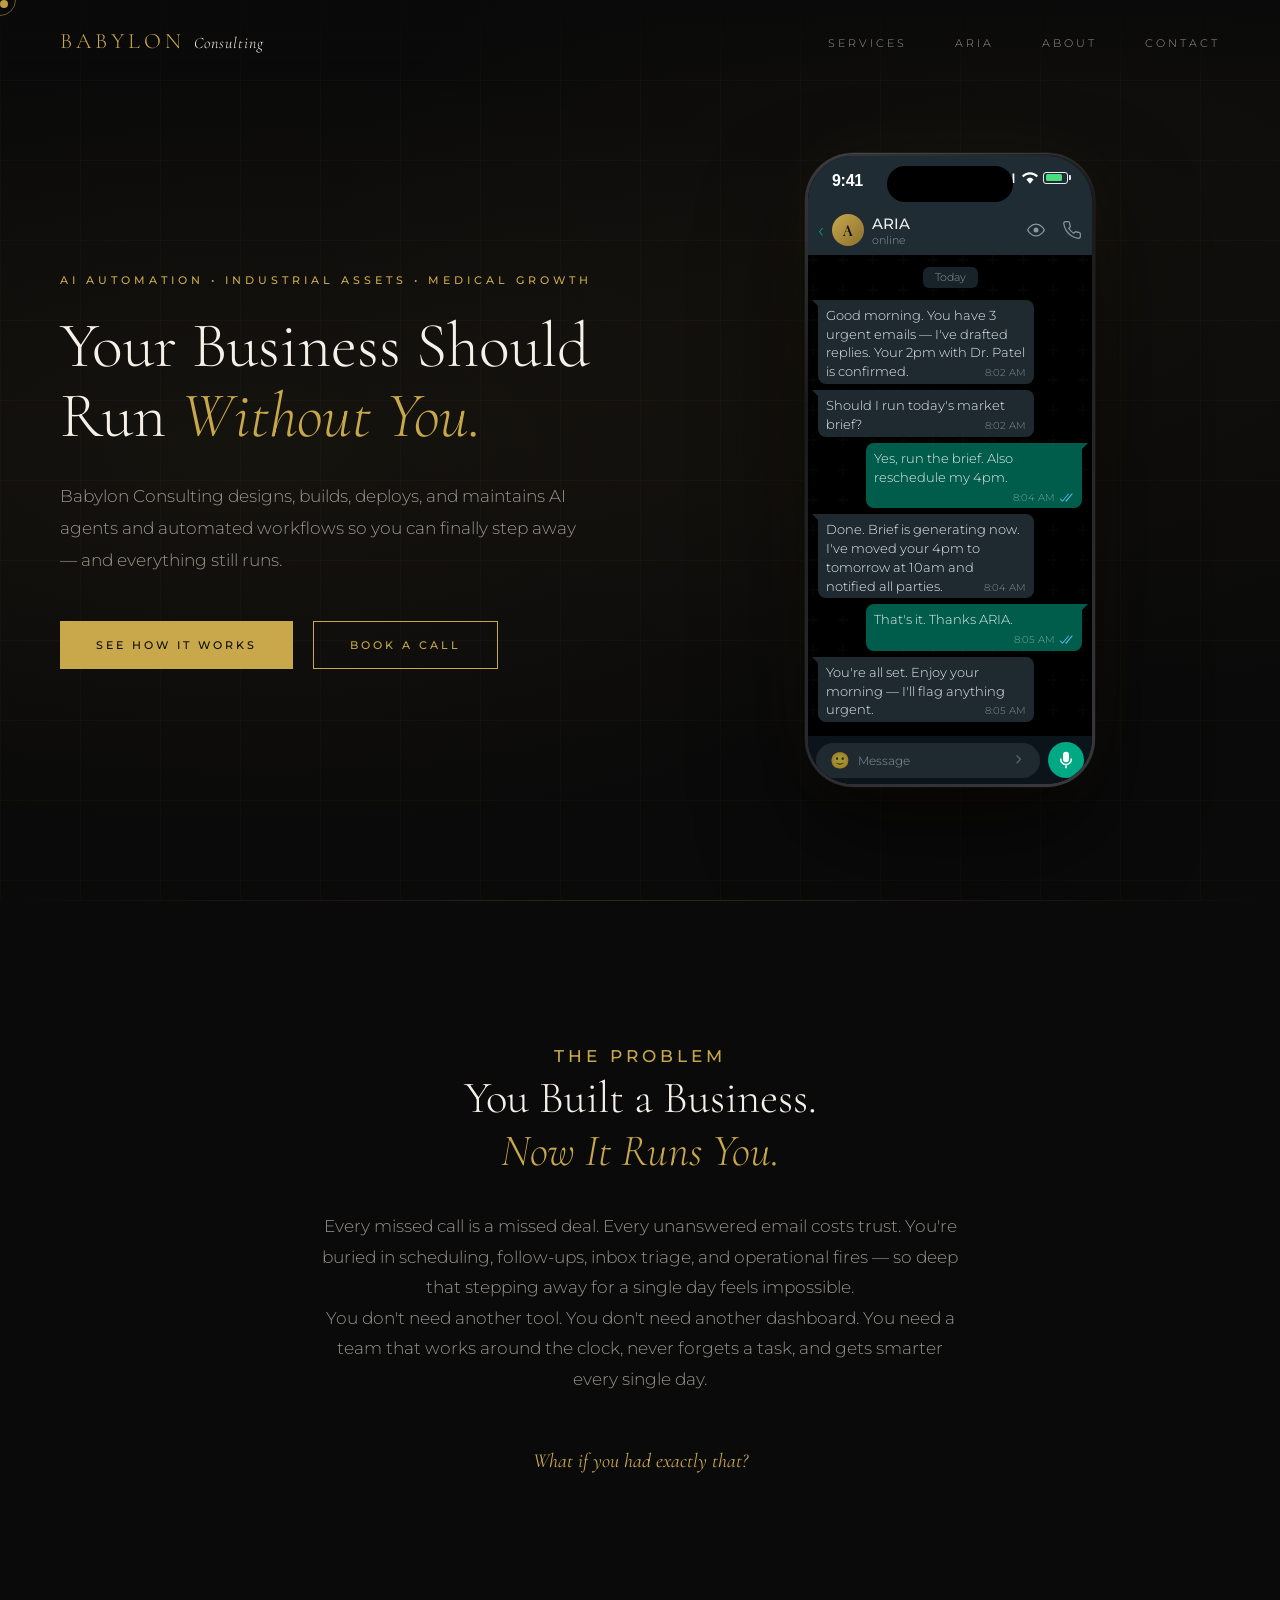
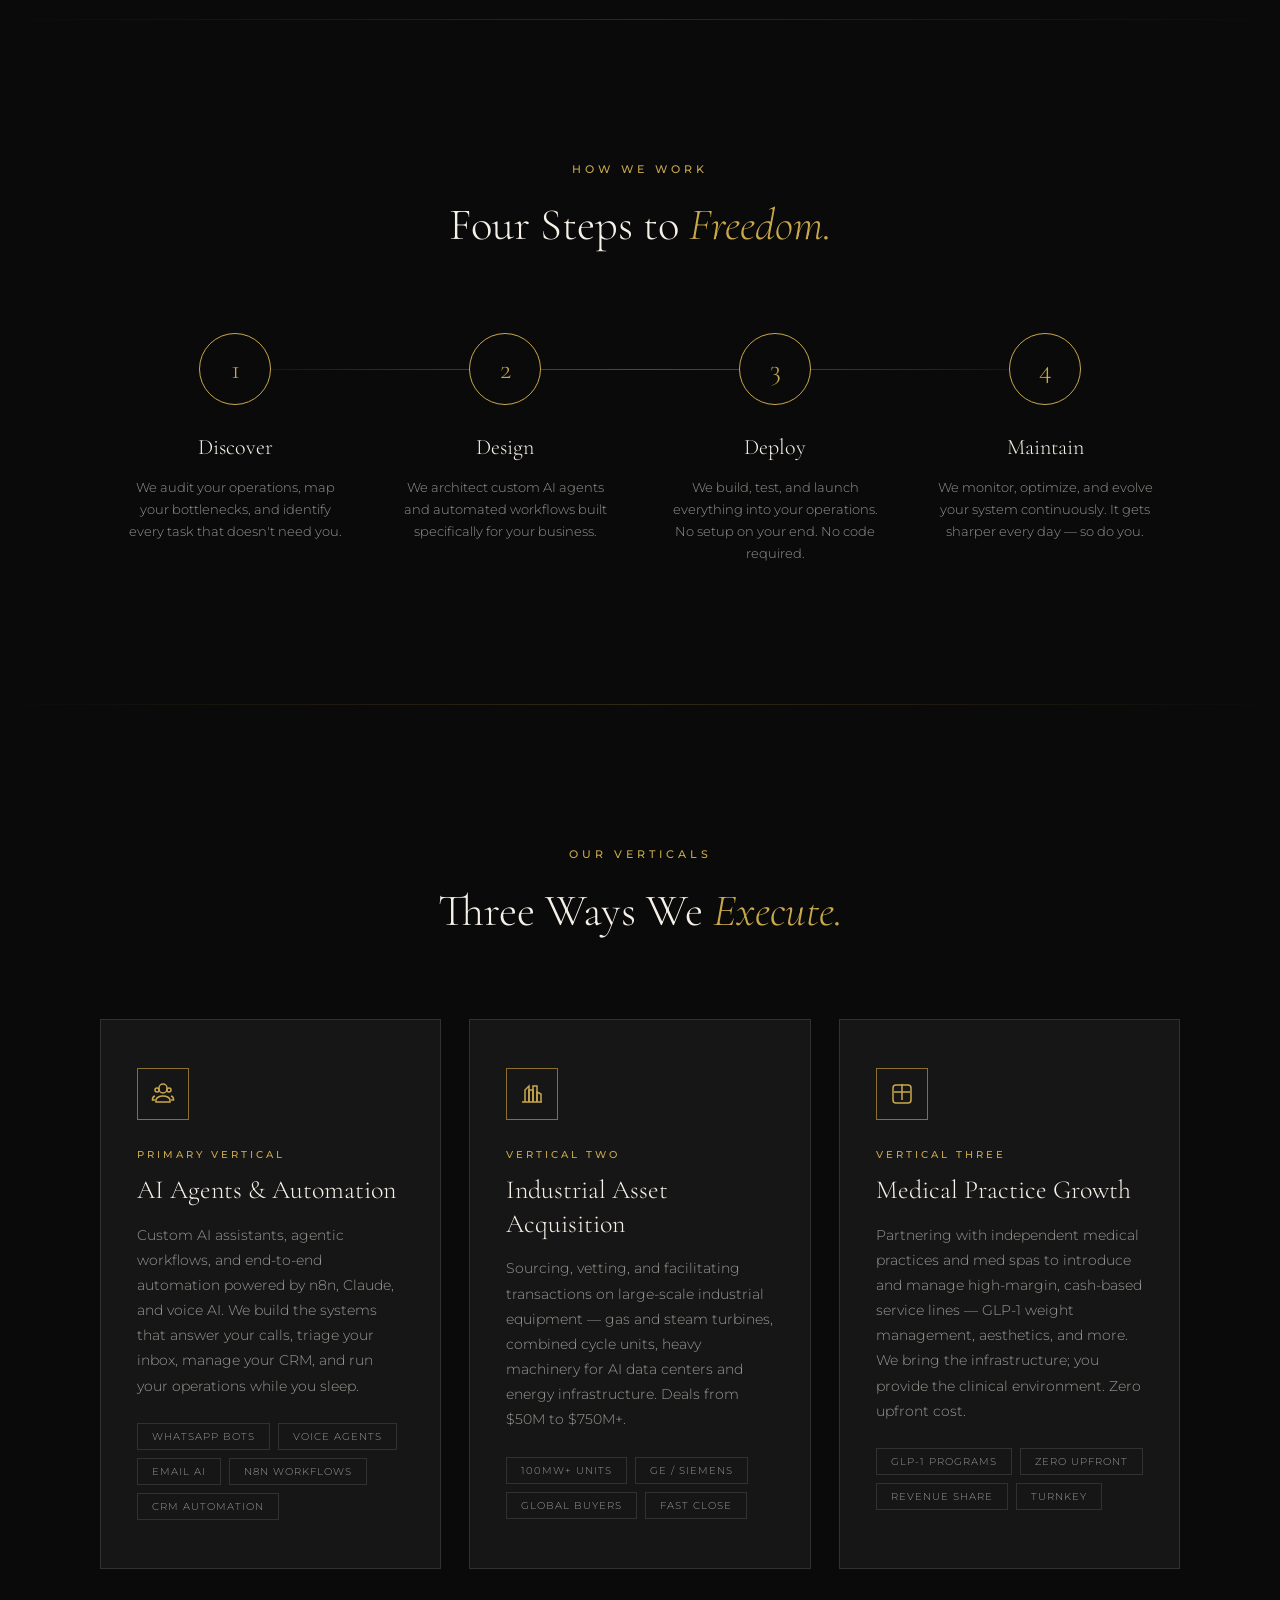
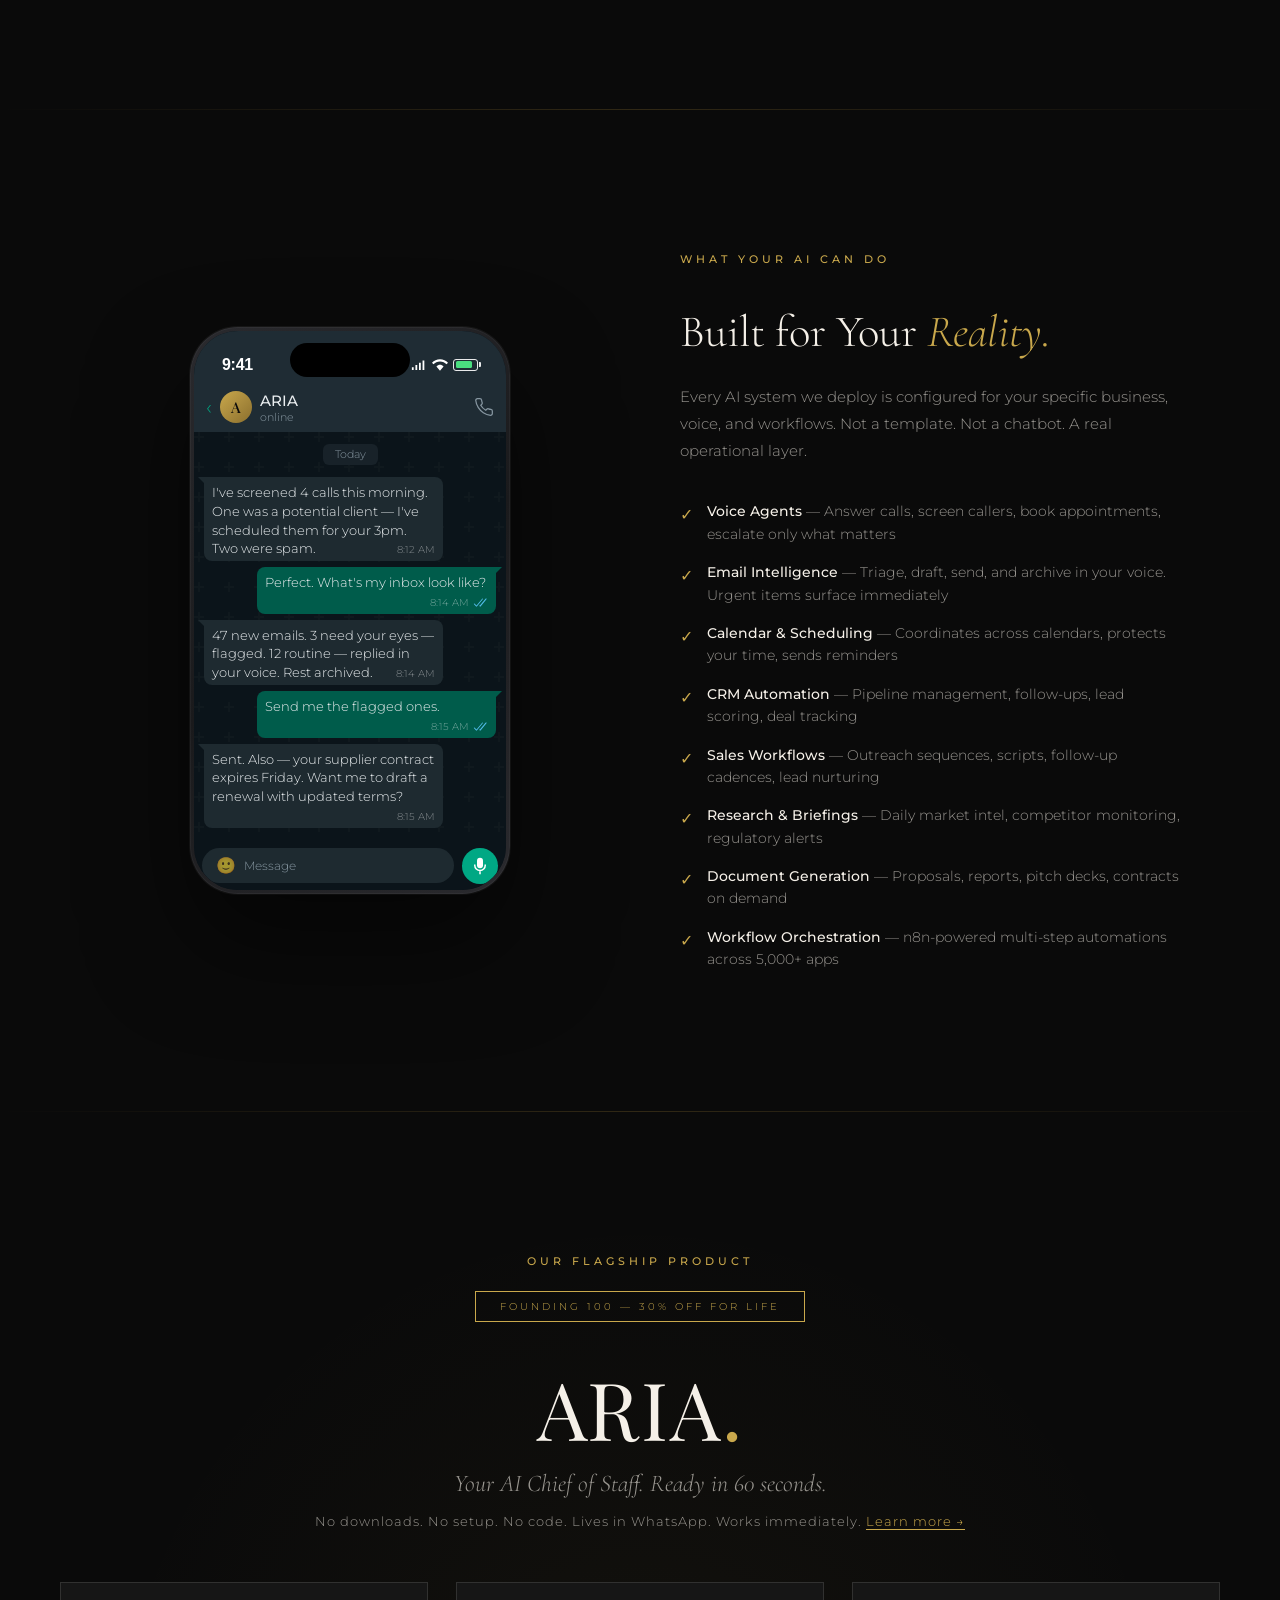
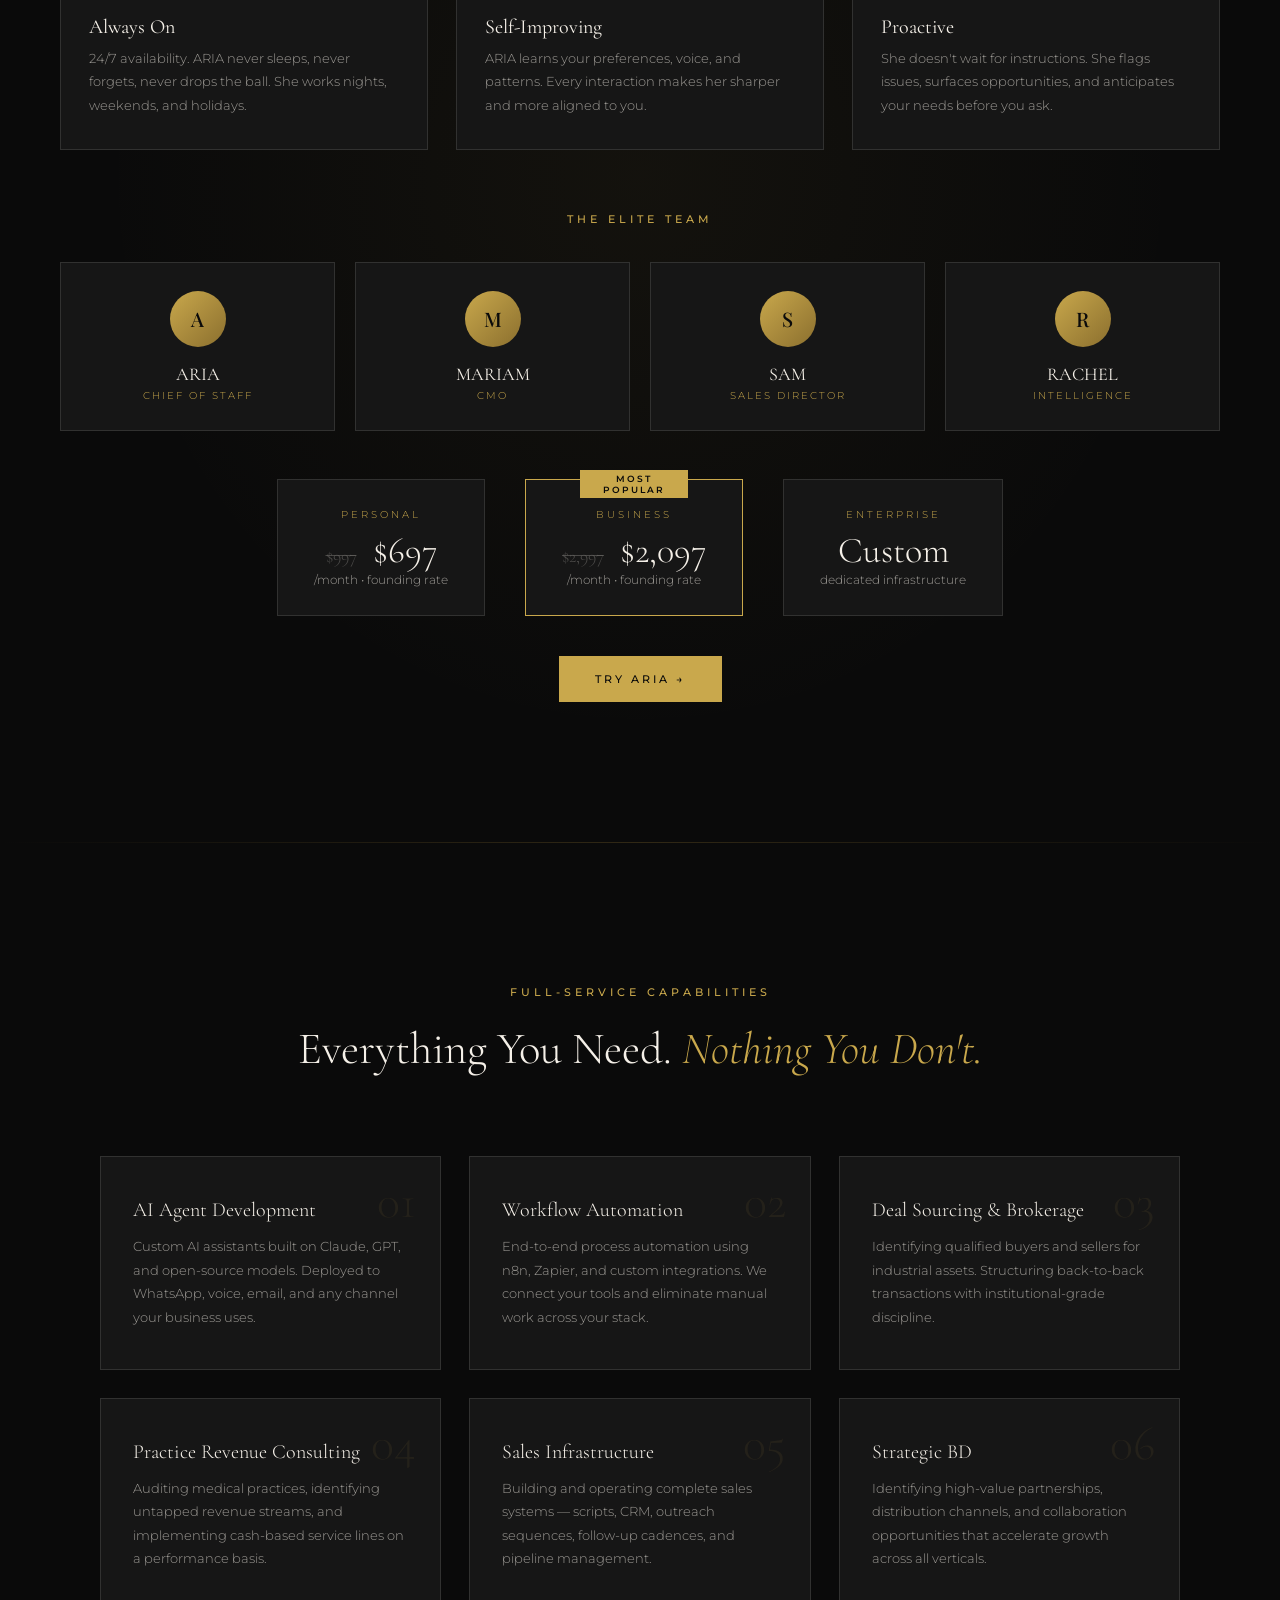
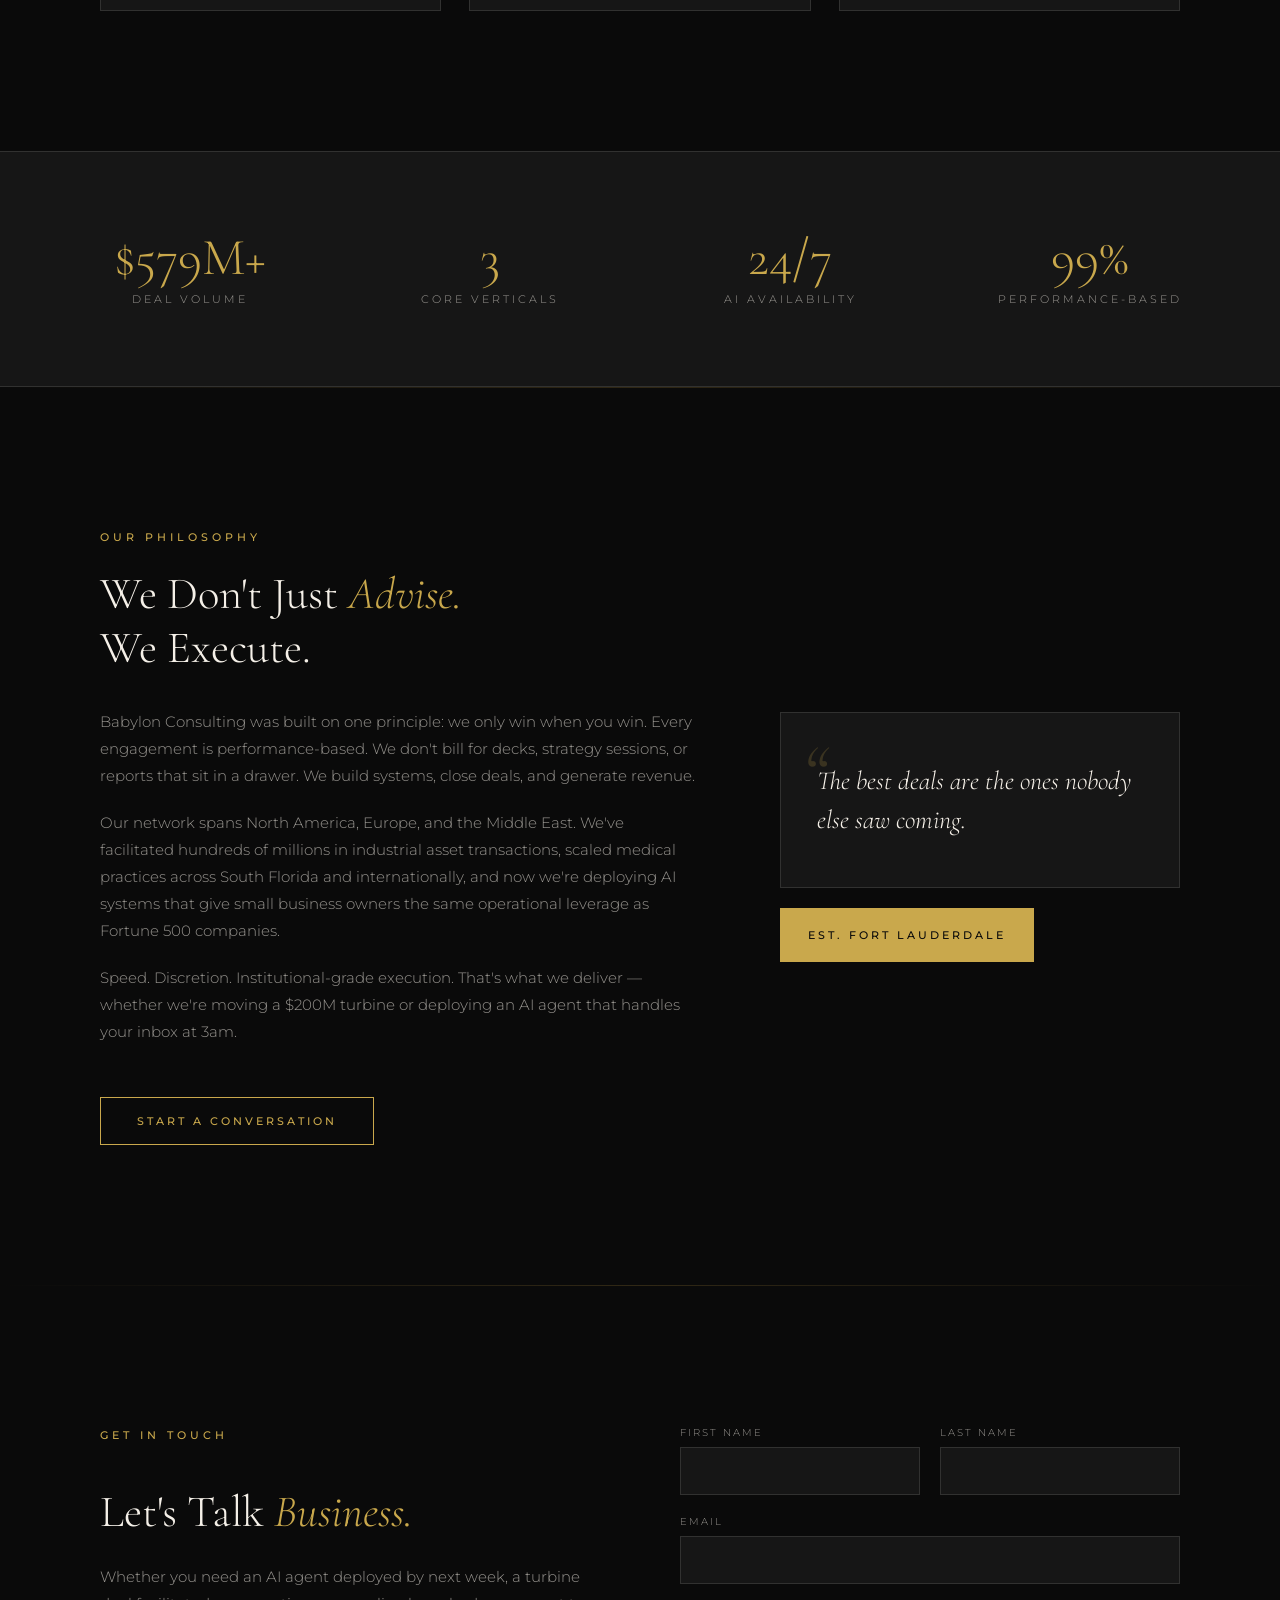
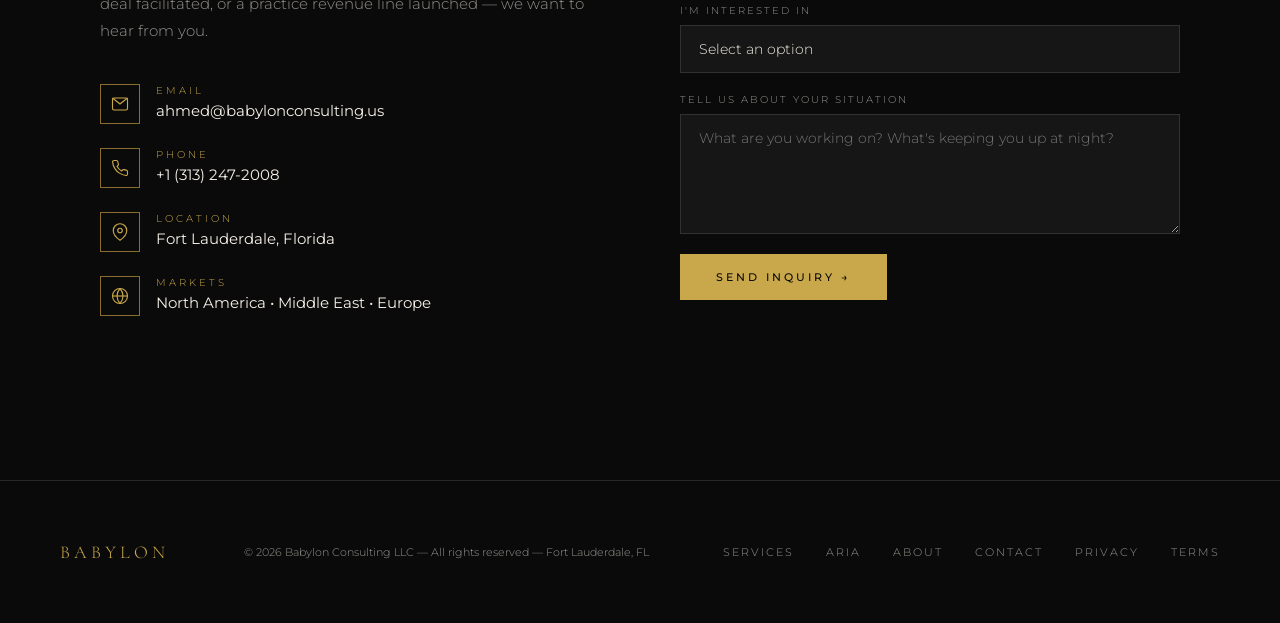
==== commit 681dec4c: "Fix: realistic iPhone mockup for AI capabilities section + cleaner status bar - Replaced flat chat d" ====
--- a/index.html
+++ b/index.html
@@ -298,59 +298,54 @@
     width: 290px;
     position: relative;
     border-radius: 48px;
-    background: linear-gradient(145deg, #2a2a2e 0%, #1a1a1c 50%, #2a2a2e 100%);
-    padding: 4px;
+    background: linear-gradient(145deg, #3a3a3e 0%, #1a1a1c 30%, #2a2a2e 70%, #3a3a3e 100%);
+    padding: 3px;
     box-shadow:
       0 50px 100px rgba(0,0,0,0.6),
-      0 0 0 1px rgba(255,255,255,0.06),
-      inset 0 0 0 1px rgba(255,255,255,0.04),
+      0 0 0 0.5px rgba(255,255,255,0.1),
+      inset 0 1px 0 rgba(255,255,255,0.08),
       0 0 80px rgba(201,168,76,0.06);
   }
   .iphone-inner {
-    border-radius: 44px;
+    border-radius: 45px;
     overflow: hidden;
-    background: var(--wa-bg);
+    background: #000;
     position: relative;
   }
 
   /* Dynamic Island */
   .dynamic-island {
     position: absolute;
-    top: 12px;
+    top: 10px;
     left: 50%;
     transform: translateX(-50%);
-    width: 120px;
-    height: 34px;
+    width: 126px;
+    height: 36px;
     background: #000;
     border-radius: 20px;
     z-index: 10;
   }
-  .dynamic-island::after {
-    content: '';
-    position: absolute;
-    top: 11px;
-    right: 18px;
-    width: 10px;
-    height: 10px;
-    border-radius: 50%;
-    background: radial-gradient(circle at 40% 40%, #1a1a2e 0%, #0a0a0f 100%);
-    border: 1px solid #1a1a2e;
-  }
-
-  /* Status bar */
+
+  /* Status bar - sits behind Dynamic Island */
   .status-bar {
     display: flex;
     justify-content: space-between;
-    align-items: center;
-    padding: 14px 28px 0;
+    align-items: flex-start;
+    padding: 16px 24px 0;
     font-size: 12px;
     font-weight: 600;
     color: #fff;
     position: relative;
     z-index: 5;
-    height: 54px;
-  }
-  .status-time { font-size: 15px; font-weight: 700; letter-spacing: -0.3px; }
+    height: 52px;
+    background: #1F2C34;
+  }
+  .status-time {
+    font-size: 16px;
+    font-weight: 700;
+    letter-spacing: -0.3px;
+    font-family: -apple-system, BlinkMacSystemFont, 'SF Pro Text', sans-serif;
+  }
   .status-icons { display: flex; gap: 5px; align-items: center; }
   .status-icons svg { width: 16px; height: 12px; fill: #fff; }
   .battery-icon {
@@ -378,18 +373,17 @@
     border-radius: 1.5px;
   }
 
-  /* WhatsApp Header */
+  /* WhatsApp Header - flush with status bar */
   .wa-header {
     display: flex;
     align-items: center;
-    padding: 8px 12px 10px;
+    padding: 6px 10px 8px;
     background: #1F2C34;
-    gap: 10px;
-    border-bottom: 1px solid rgba(255,255,255,0.05);
-  }
-  .wa-back { color: #00A884; font-size: 18px; flex-shrink: 0; }
+    gap: 8px;
+  }
+  .wa-back { color: #00A884; font-size: 20px; flex-shrink: 0; font-weight: 300; }
   .wa-avatar {
-    width: 34px; height: 34px;
+    width: 32px; height: 32px;
     border-radius: 50%;
     background: linear-gradient(135deg, var(--gold), var(--gold-dim));
     display: flex;
@@ -737,81 +731,54 @@
     align-items: center;
   }
 
-  /* AI Demo - realistic WhatsApp style */
-  .ai-chat-demo {
+  /* AI Demo - iPhone mockup matching hero */
+  .ai-phone-wrapper {
+    display: flex;
+    justify-content: center;
+  }
+  .ai-phone {
+    width: 320px;
+    border-radius: 48px;
+    background: linear-gradient(145deg, #2a2a2e 0%, #1a1a1c 50%, #2a2a2e 100%);
+    padding: 4px;
+    box-shadow:
+      0 50px 100px rgba(0,0,0,0.5),
+      0 0 0 1px rgba(255,255,255,0.06),
+      inset 0 0 0 1px rgba(255,255,255,0.04);
+    position: relative;
+  }
+  .ai-phone-inner {
+    border-radius: 44px;
+    overflow: hidden;
     background: var(--wa-bg);
-    border: 1px solid rgba(255,255,255,0.06);
-    border-radius: 24px;
-    overflow: hidden;
-    position: relative;
-    box-shadow: 0 40px 80px rgba(0,0,0,0.4);
-  }
-  .ai-demo-header {
-    display: flex;
+  }
+  .ai-phone .dynamic-island {
+    position: absolute;
+    top: 16px;
+    left: 50%;
+    transform: translateX(-50%);
+    width: 120px;
+    height: 34px;
+    background: #000;
+    border-radius: 20px;
+    z-index: 10;
+  }
+  .ai-phone .status-bar {
+    display: flex;
+    justify-content: space-between;
     align-items: center;
-    padding: 12px 16px;
-    background: #1F2C34;
-    gap: 12px;
-  }
-  .ai-demo-avatar {
-    width: 38px; height: 38px;
-    border-radius: 50%;
-    background: linear-gradient(135deg, var(--gold), var(--gold-dim));
-    display: flex;
-    align-items: center;
-    justify-content: center;
-    font-family: 'Playfair Display', serif;
-    font-size: 16px;
-    color: var(--black);
-    font-weight: 500;
-    flex-shrink: 0;
-  }
-  .ai-demo-info { flex: 1; }
-  .ai-demo-name {
-    font-size: 15px;
-    font-weight: 500;
-    color: #E9EDEF;
-  }
-  .ai-demo-status {
-    font-size: 11px;
-    color: #8696A0;
-  }
-  .ai-demo-messages {
-    padding: 12px 14px;
-    display: flex;
-    flex-direction: column;
-    gap: 4px;
-    min-height: 300px;
-  }
-  .ai-msg {
-    max-width: 85%;
-    padding: 6px 8px 3px;
-    border-radius: 8px;
-    font-size: 13px;
-    line-height: 1.45;
-    font-family: 'Montserrat', sans-serif;
-    font-weight: 300;
-    position: relative;
-    margin-bottom: 2px;
-  }
-  .ai-msg.incoming {
-    background: #1E2A30;
-    color: #E9EDEF;
-    align-self: flex-start;
-    border-top-left-radius: 0;
-  }
-  .ai-msg.outgoing {
-    background: #005C4B;
-    color: #E9EDEF;
-    align-self: flex-end;
-    border-top-right-radius: 0;
-  }
-  .ai-msg .msg-meta {
-    float: right;
-    margin-left: 8px;
-    margin-top: 4px;
-    font-size: 10px;
-    color: rgba(255,255,255,0.4);
+    padding: 14px 28px 0;
+    font-size: 12px;
+    font-weight: 600;
+    color: #fff;
+    height: 54px;
+  }
+  .ai-phone .wa-header {
+    padding: 6px 12px 8px;
+  }
+  .ai-phone .wa-chat {
+    min-height: 340px;
+    padding: 8px 10px 12px;
   }
 
   .ai-features h2 { margin-bottom: 24px; }
@@ -1554,20 +1521,62 @@
 <!-- ═══ AI CAPABILITIES ═══ -->
 <section class="ai-capabilities">
   <div class="ai-layout">
-    <div class="ai-chat-demo reveal-scale">
-      <div class="ai-demo-header">
-        <div class="ai-demo-avatar">A</div>
-        <div class="ai-demo-info">
-          <div class="ai-demo-name">ARIA &mdash; Executive Assistant</div>
-          <div class="ai-demo-status">online</div>
+    <div class="ai-phone-wrapper reveal-scale">
+      <div class="ai-phone">
+        <div class="ai-phone-inner">
+          <div class="dynamic-island"></div>
+          <div class="status-bar">
+            <span class="status-time">9:41</span>
+            <div class="status-icons">
+              <svg viewBox="0 0 18 12"><path d="M1 8.5h2v3H1zM5 6h2v5.5H5zM9 3.5h2v8H9zM13 1h2v10.5h-2z"/></svg>
+              <svg viewBox="0 0 16 12"><path d="M8 2.4C5.36 2.4 3.05 3.55 1.46 5.36L0 3.82C1.96 1.64 4.81 0.25 8 0.25s6.04 1.39 8 3.57l-1.46 1.54C13 3.55 10.64 2.4 8 2.4zM4.43 7.52L8 11.75l3.57-4.23C10.5 6.34 9.32 5.7 8 5.7s-2.5.64-3.57 1.82z"/></svg>
+              <span class="battery-icon"><span class="battery-fill"></span></span>
+            </div>
+          </div>
+          <div class="wa-header">
+            <span class="wa-back">&lsaquo;</span>
+            <div class="wa-avatar">A</div>
+            <div class="wa-contact-info">
+              <div class="wa-contact-name">ARIA</div>
+              <div class="wa-contact-status">online</div>
+            </div>
+            <div class="wa-header-icons">
+              <svg viewBox="0 0 24 24"><path d="M22 16.92v3a2 2 0 0 1-2.18 2 19.79 19.79 0 0 1-8.63-3.07 19.5 19.5 0 0 1-6-6 19.79 19.79 0 0 1-3.07-8.67A2 2 0 0 1 4.11 2h3a2 2 0 0 1 2 1.72c.127.96.361 1.903.7 2.81a2 2 0 0 1-.45 2.11L8.09 9.91a16 16 0 0 0 6 6l1.27-1.27a2 2 0 0 1 2.11-.45c.907.339 1.85.573 2.81.7A2 2 0 0 1 22 16.92z" fill="none" stroke="#8696A0" stroke-width="1.5"/></svg>
+            </div>
+          </div>
+          <div class="wa-chat">
+            <div class="wa-date-chip">Today</div>
+            <div class="wa-bubble incoming">
+              <span class="wa-text">I've screened 4 calls this morning. One was a potential client &mdash; I've scheduled them for your 3pm. Two were spam.</span>
+              <span class="wa-meta"><span class="wa-time">8:12 AM</span></span>
+            </div>
+            <div class="wa-bubble outgoing">
+              <span class="wa-text">Perfect. What's my inbox look like?</span>
+              <span class="wa-meta"><span class="wa-time">8:14 AM</span><span class="wa-checks"><svg viewBox="0 0 16 11"><path d="M11.071.653a.457.457 0 0 0-.304-.102.493.493 0 0 0-.381.178l-6.19 7.636-2.011-2.175a.463.463 0 0 0-.336-.153.457.457 0 0 0-.343.144.461.461 0 0 0-.109.69l2.32 2.508c.103.112.23.169.381.169h.04c.152-.013.274-.073.381-.178l6.532-8.055a.47.47 0 0 0 .02-.674z"/><path d="M14.757.653a.457.457 0 0 0-.304-.102.493.493 0 0 0-.381.178L7.882 8.365 7.57 8.04l-.454.56 .685.74c.103.112.23.169.381.169h.04c.152-.013.274-.073.381-.178l6.532-8.055a.47.47 0 0 0 .02-.674z"/></svg></span></span>
+            </div>
+            <div class="wa-bubble incoming">
+              <span class="wa-text">47 new emails. 3 need your eyes &mdash; flagged. 12 routine &mdash; replied in your voice. Rest archived.</span>
+              <span class="wa-meta"><span class="wa-time">8:14 AM</span></span>
+            </div>
+            <div class="wa-bubble outgoing">
+              <span class="wa-text">Send me the flagged ones.</span>
+              <span class="wa-meta"><span class="wa-time">8:15 AM</span><span class="wa-checks"><svg viewBox="0 0 16 11"><path d="M11.071.653a.457.457 0 0 0-.304-.102.493.493 0 0 0-.381.178l-6.19 7.636-2.011-2.175a.463.463 0 0 0-.336-.153.457.457 0 0 0-.343.144.461.461 0 0 0-.109.69l2.32 2.508c.103.112.23.169.381.169h.04c.152-.013.274-.073.381-.178l6.532-8.055a.47.47 0 0 0 .02-.674z"/><path d="M14.757.653a.457.457 0 0 0-.304-.102.493.493 0 0 0-.381.178L7.882 8.365 7.57 8.04l-.454.56 .685.74c.103.112.23.169.381.169h.04c.152-.013.274-.073.381-.178l6.532-8.055a.47.47 0 0 0 .02-.674z"/></svg></span></span>
+            </div>
+            <div class="wa-bubble incoming">
+              <span class="wa-text">Sent. Also &mdash; your supplier contract expires Friday. Want me to draft a renewal with updated terms?</span>
+              <span class="wa-meta"><span class="wa-time">8:15 AM</span></span>
+            </div>
+          </div>
+          <div class="wa-input-bar">
+            <div class="wa-input-field">
+              <span class="wa-emoji">&#128578;</span>
+              <span class="wa-placeholder">Message</span>
+            </div>
+            <div class="wa-mic">
+              <svg viewBox="0 0 24 24"><path d="M12 1a4 4 0 0 0-4 4v6a4 4 0 0 0 8 0V5a4 4 0 0 0-4-4z"/><path d="M19 10v1a7 7 0 0 1-14 0v-1" fill="none" stroke="#fff" stroke-width="2"/><line x1="12" y1="19" x2="12" y2="23" stroke="#fff" stroke-width="2"/></svg>
+            </div>
+          </div>
         </div>
-      </div>
-      <div class="ai-demo-messages">
-        <div class="ai-msg incoming">I've screened 4 calls this morning. One was a potential client &mdash; I've scheduled them for your 3pm. Two were spam. <span class="msg-meta">8:12 AM</span></div>
-        <div class="ai-msg outgoing">Perfect. What's my inbox look like? <span class="msg-meta">8:14 AM</span></div>
-        <div class="ai-msg incoming">47 new emails. 3 need your eyes &mdash; flagged. 12 routine &mdash; replied in your voice. Rest archived. <span class="msg-meta">8:14 AM</span></div>
-        <div class="ai-msg outgoing">Send me the flagged ones. <span class="msg-meta">8:15 AM</span></div>
-        <div class="ai-msg incoming">Sent. Also &mdash; your supplier contract expires Friday. Want me to draft a renewal with updated terms? <span class="msg-meta">8:15 AM</span></div>
       </div>
     </div>
     <div class="ai-features reveal-right">
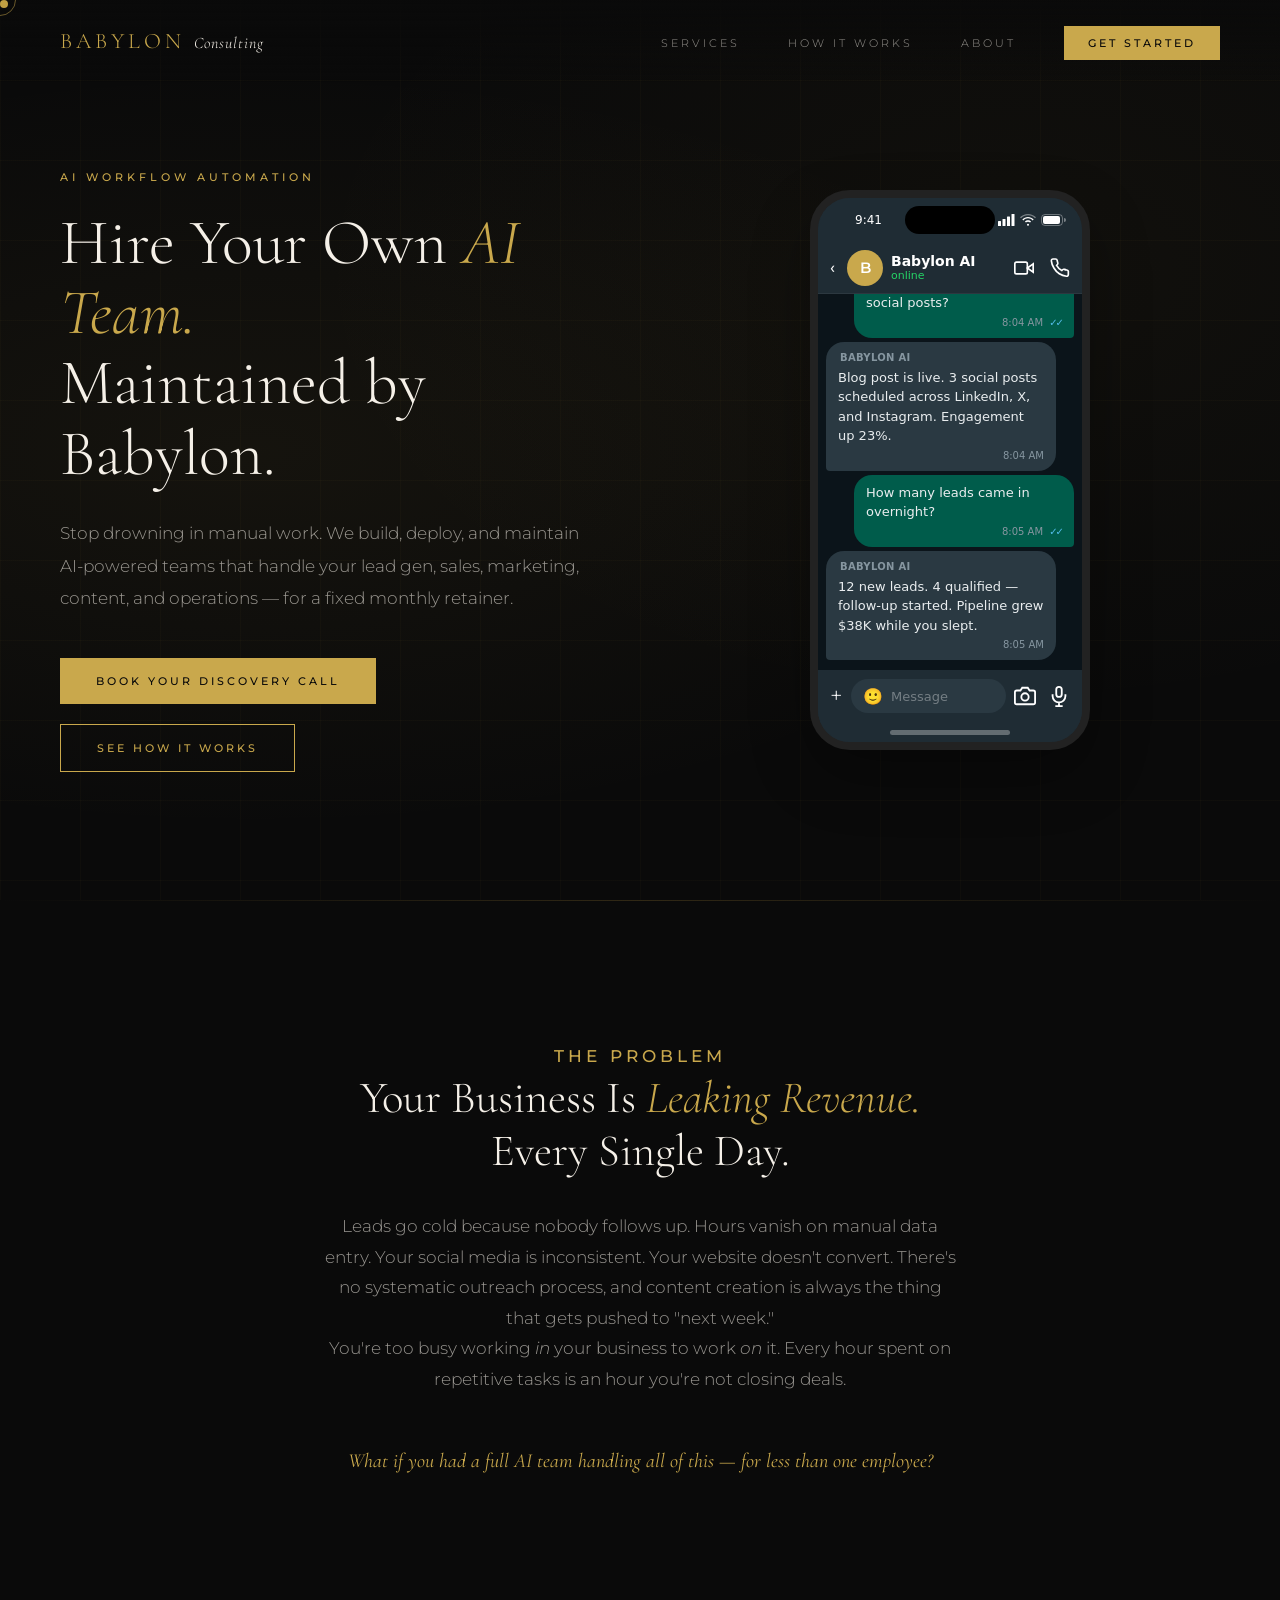
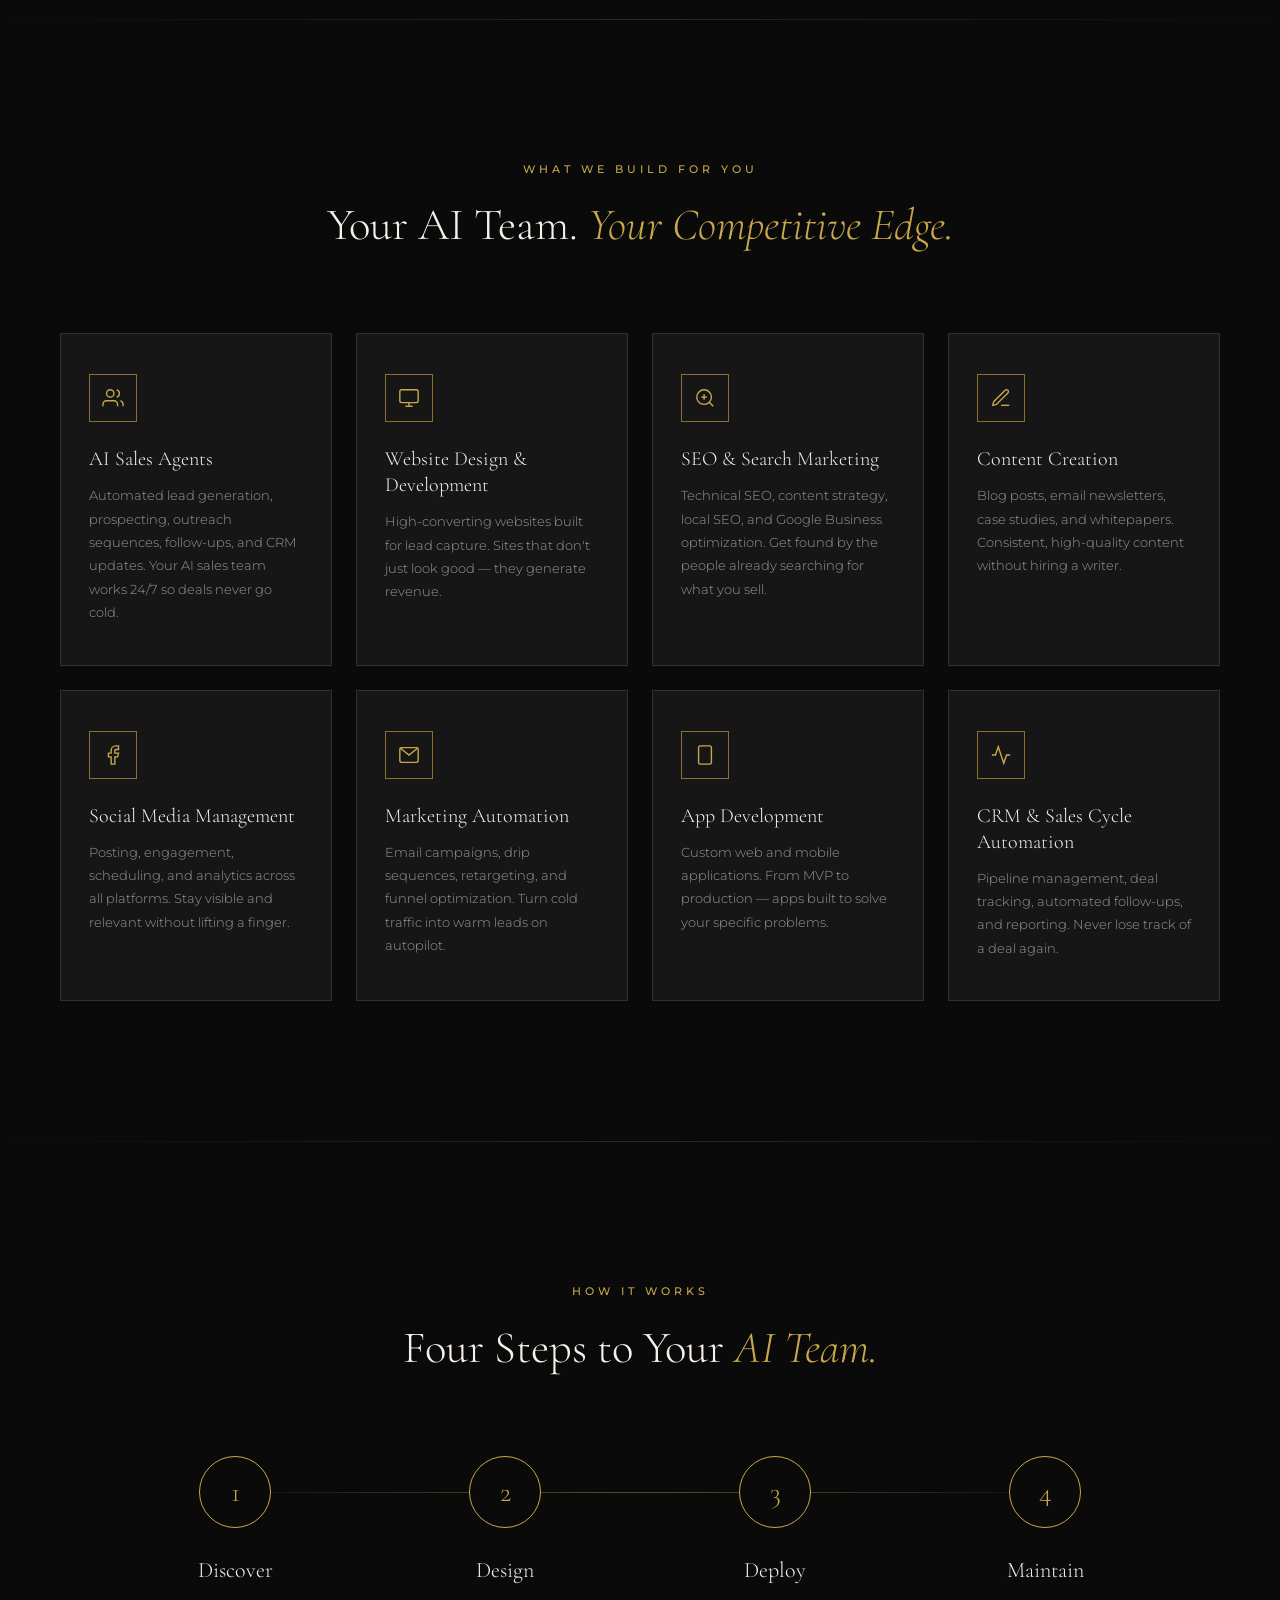
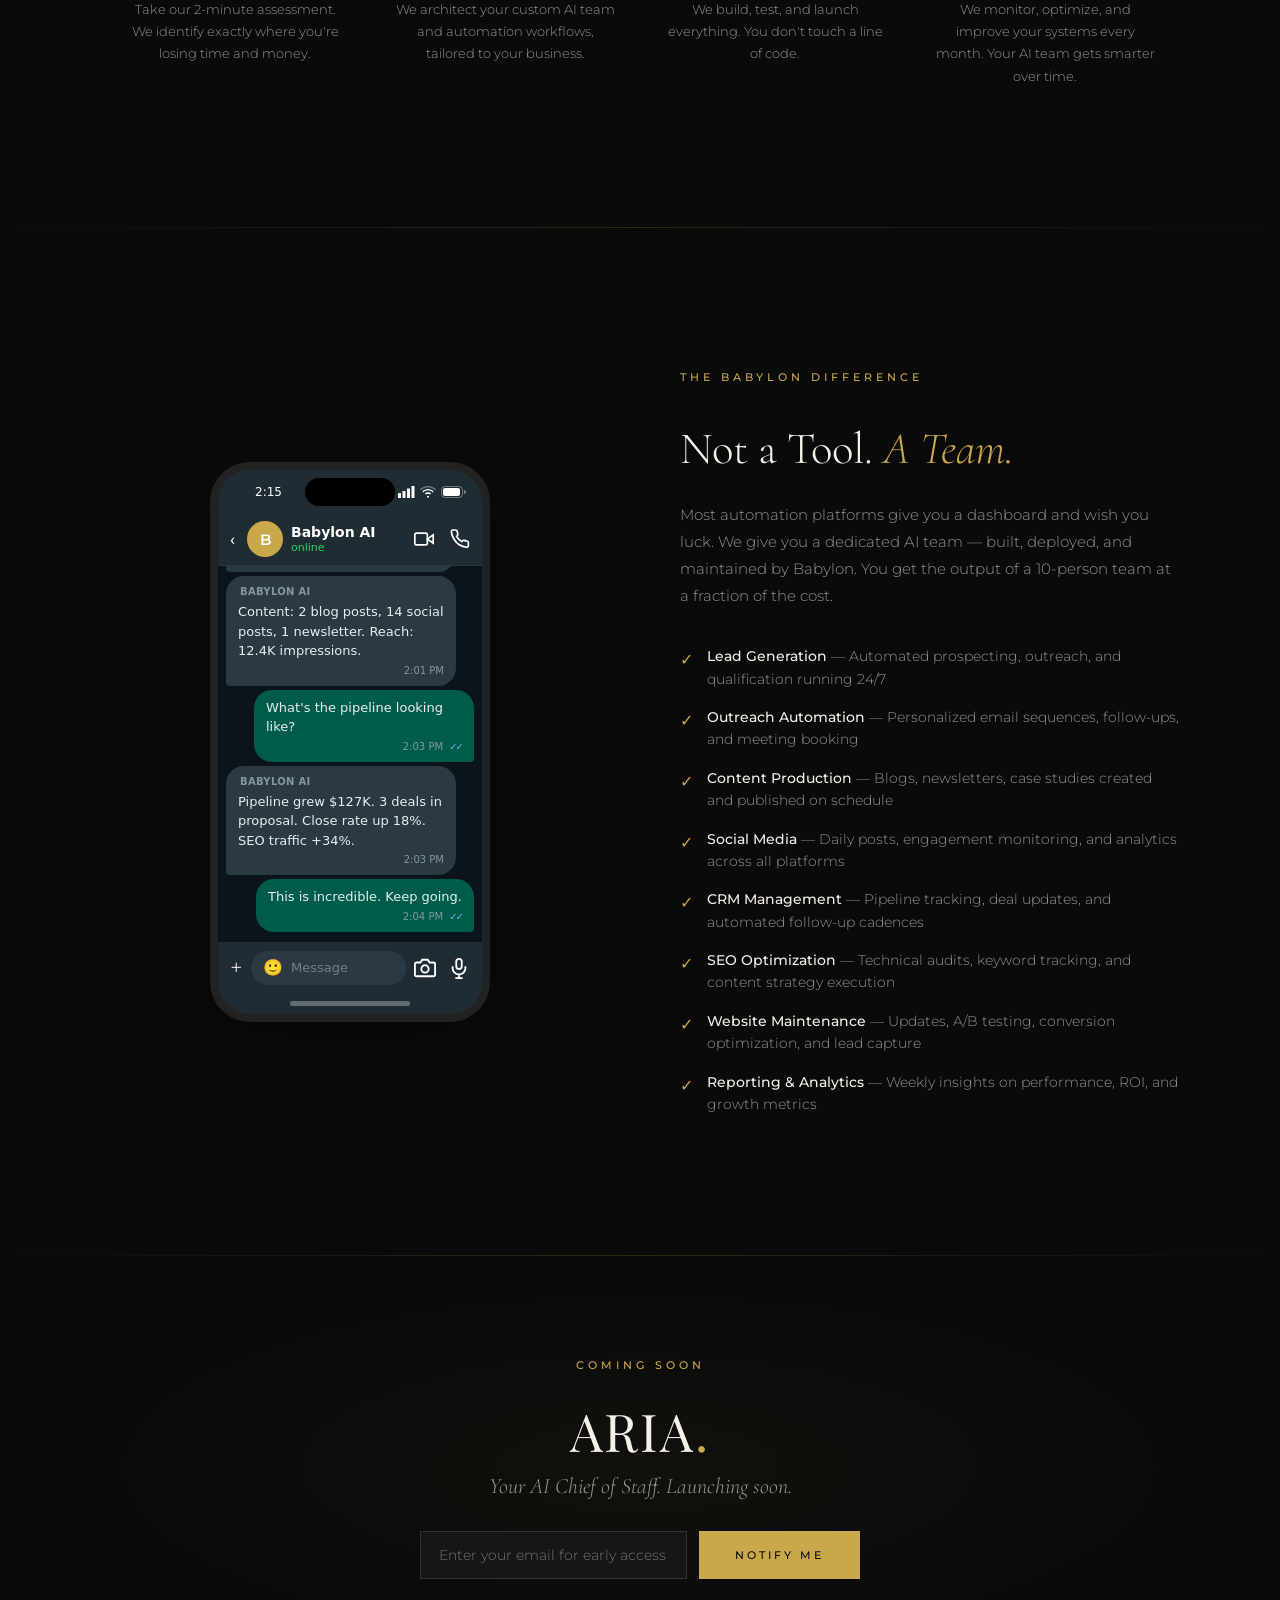
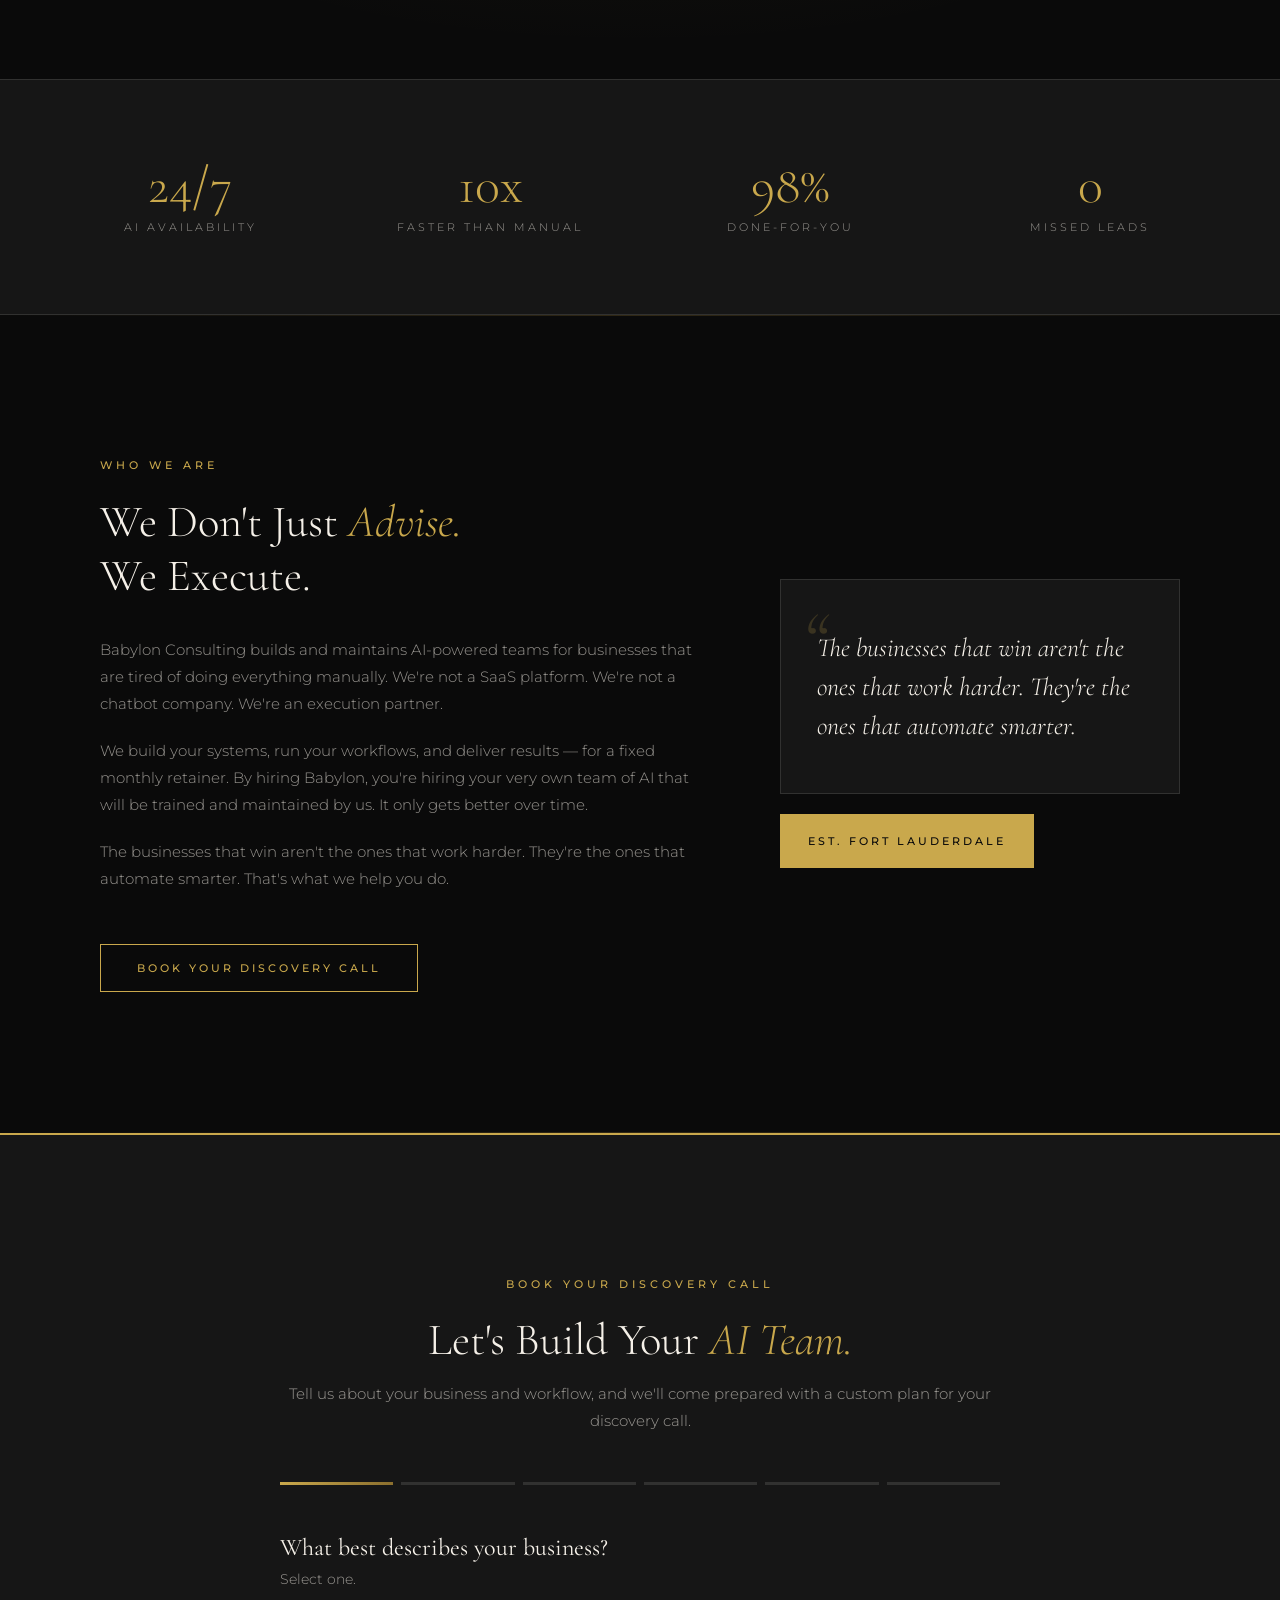
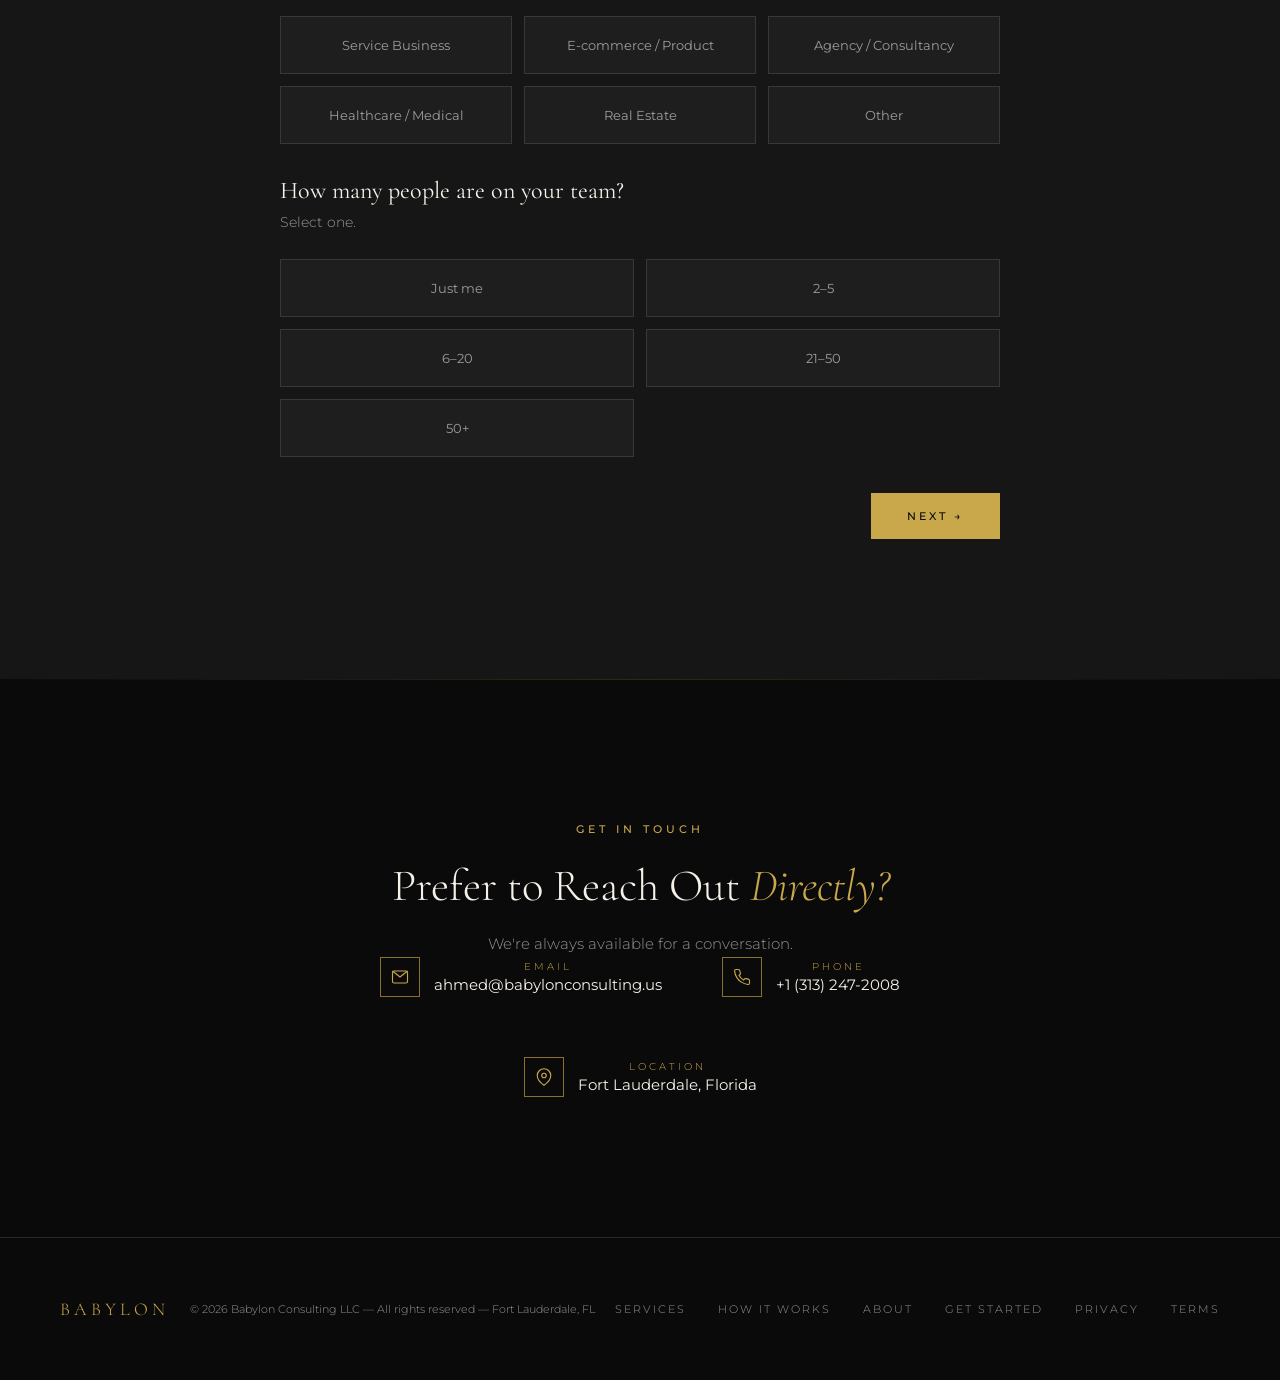
==== commit 27be2fb1: "Rebuild: workflow automation focus with discovery call quiz Complete site rebuild from multi-vertica" ====
--- a/index.html
+++ b/index.html
@@ -3,8 +3,11 @@
 <head>
 <meta charset="UTF-8">
 <meta name="viewport" content="width=device-width, initial-scale=1.0">
-<title>Babylon Consulting | AI Automation, Industrial Assets & Medical Growth</title>
-<meta name="description" content="Babylon Consulting designs, builds, deploys, and maintains AI agents and automation systems for businesses. Industrial asset acquisition and medical practice growth.">
+<title>Babylon Consulting | AI Workflow Automation & Done-For-You AI Teams</title>
+<meta name="description" content="Hire your own AI team maintained by Babylon for a monthly retainer. AI-powered lead gen, sales automation, website building, SEO, content creation, and more.">
+<meta property="og:title" content="Babylon Consulting | Hire Your Own AI Team">
+<meta property="og:description" content="Done-for-you AI workflow automation. Lead gen, sales, marketing, content, SEO, websites, and apps — maintained by Babylon for a monthly retainer.">
+<meta property="og:type" content="website">
 <link rel="preconnect" href="https://fonts.googleapis.com">
 <link href="https://fonts.googleapis.com/css2?family=Cormorant+Garamond:ital,wght@0,300;0,400;0,600;1,300;1,400&family=Montserrat:wght@300;400;500;600&family=Playfair+Display:ital,wght@0,400;0,500;1,400&display=swap" rel="stylesheet">
 <style>
@@ -20,11 +23,6 @@
     --white-dim: rgba(245,240,232,0.6);
     --white-faint: rgba(245,240,232,0.12);
     --section-pad: 140px 60px;
-    --wa-green: #005C4B;
-    --wa-green-out: #005C4B;
-    --wa-bubble-out: #1B3A33;
-    --wa-bubble-in: #1E2A30;
-    --wa-bg: #0B141A;
   }
 
   * { margin: 0; padding: 0; box-sizing: border-box; }
@@ -41,7 +39,7 @@
   a { color: inherit; text-decoration: none; }
   img { max-width: 100%; }
 
-  /* ── Custom Cursor ── */
+  /* -- Custom Cursor -- */
   .cursor {
     width: 8px; height: 8px;
     background: var(--gold);
@@ -63,7 +61,7 @@
     opacity: 0.5;
   }
 
-  /* ── Typography ── */
+  /* -- Typography -- */
   .eyebrow {
     font-size: 11px;
     letter-spacing: 4px;
@@ -81,7 +79,7 @@
   p { line-height: 1.8; color: var(--white-dim); font-size: 15px; }
   p + p { margin-top: 16px; }
 
-  /* ── Section Divider ── */
+  /* -- Section Divider -- */
   .divider {
     width: 100%;
     height: 1px;
@@ -89,7 +87,7 @@
     opacity: 0.3;
   }
 
-  /* ── Buttons ── */
+  /* -- Buttons -- */
   .btn {
     display: inline-flex;
     align-items: center;
@@ -123,9 +121,7 @@
     transform: translateY(-2px);
   }
 
-  /* ═══════════════════════════════════════
-     LOVI-STYLE SCROLL ANIMATIONS
-     ═══════════════════════════════════════ */
+  /* -- Scroll Animations -- */
   .reveal {
     opacity: 0;
     transform: translateY(60px);
@@ -135,8 +131,6 @@
     opacity: 1;
     transform: translateY(0);
   }
-
-  /* Staggered children - Lovi style */
   .stagger-children .reveal { transition-delay: 0s; }
   .stagger-children .reveal:nth-child(1) { transition-delay: 0s; }
   .stagger-children .reveal:nth-child(2) { transition-delay: 0.12s; }
@@ -144,56 +138,40 @@
   .stagger-children .reveal:nth-child(4) { transition-delay: 0.36s; }
   .stagger-children .reveal:nth-child(5) { transition-delay: 0.48s; }
   .stagger-children .reveal:nth-child(6) { transition-delay: 0.6s; }
-
-  /* Parallax scrolling */
+  .stagger-children .reveal:nth-child(7) { transition-delay: 0.72s; }
+  .stagger-children .reveal:nth-child(8) { transition-delay: 0.84s; }
+
   .parallax-slow { will-change: transform; }
   .parallax-medium { will-change: transform; }
 
-  /* Scale-in reveal */
   .reveal-scale {
     opacity: 0;
     transform: scale(0.92);
     transition: opacity 0.9s cubic-bezier(0.16, 1, 0.3, 1), transform 0.9s cubic-bezier(0.16, 1, 0.3, 1);
   }
-  .reveal-scale.visible {
-    opacity: 1;
-    transform: scale(1);
-  }
-
-  /* Fade-in only (no movement) */
+  .reveal-scale.visible { opacity: 1; transform: scale(1); }
+
   .reveal-fade {
     opacity: 0;
     transition: opacity 1.2s ease;
   }
-  .reveal-fade.visible {
-    opacity: 1;
-  }
-
-  /* Slide from left */
+  .reveal-fade.visible { opacity: 1; }
+
   .reveal-left {
     opacity: 0;
     transform: translateX(-60px);
     transition: opacity 1s cubic-bezier(0.16, 1, 0.3, 1), transform 1s cubic-bezier(0.16, 1, 0.3, 1);
   }
-  .reveal-left.visible {
-    opacity: 1;
-    transform: translateX(0);
-  }
-
-  /* Slide from right */
+  .reveal-left.visible { opacity: 1; transform: translateX(0); }
+
   .reveal-right {
     opacity: 0;
     transform: translateX(60px);
     transition: opacity 1s cubic-bezier(0.16, 1, 0.3, 1), transform 1s cubic-bezier(0.16, 1, 0.3, 1);
   }
-  .reveal-right.visible {
-    opacity: 1;
-    transform: translateX(0);
-  }
-
-  /* ═══════════════════════════════════════
-     NAV
-     ═══════════════════════════════════════ */
+  .reveal-right.visible { opacity: 1; transform: translateX(0); }
+
+  /* -- NAV -- */
   nav {
     position: fixed; top: 0; left: 0; right: 0;
     z-index: 100;
@@ -218,7 +196,7 @@
     color: var(--gold);
   }
   .nav-logo span { font-style: italic; color: var(--white); font-size: 16px; letter-spacing: 1px; }
-  .nav-links { display: flex; gap: 48px; list-style: none; }
+  .nav-links { display: flex; gap: 48px; list-style: none; align-items: center; }
   .nav-links a {
     font-size: 11px;
     letter-spacing: 3px;
@@ -227,12 +205,21 @@
     transition: color 0.3s;
   }
   .nav-links a:hover { color: var(--gold); }
+  .nav-links .nav-cta {
+    background: var(--gold);
+    color: var(--black);
+    padding: 10px 24px;
+    font-weight: 500;
+    transition: all 0.3s;
+  }
+  .nav-links .nav-cta:hover {
+    background: var(--gold-light);
+    color: var(--black);
+  }
   .nav-mobile { display: none; background: none; border: none; cursor: none; }
   .nav-mobile svg { width: 24px; height: 24px; stroke: var(--gold); }
 
-  /* ═══════════════════════════════════════
-     HERO
-     ═══════════════════════════════════════ */
+  /* -- HERO -- */
   .hero {
     min-height: 100vh;
     display: flex;
@@ -279,278 +266,239 @@
     to { opacity: 1; transform: translateY(0); }
   }
 
-  /* ═══════════════════════════════════════
-     REALISTIC iPHONE MOCKUP
-     ═══════════════════════════════════════ */
+  /* -- iPhone Mockup (youraria.ai exact) -- */
   .phone-mockup {
     position: relative;
     display: flex;
     justify-content: center;
-    animation: phoneFloat 6s ease-in-out infinite, fadeUp 1s ease 0.3s forwards;
+    animation: phoneFloat 4s ease-in-out infinite alternate, fadeUp 1s ease 0.3s forwards;
     opacity: 0;
   }
   @keyframes phoneFloat {
-    0%, 100% { transform: translateY(0); }
-    50% { transform: translateY(-12px); }
-  }
-
-  .iphone-frame {
-    width: 290px;
+    from { transform: translateY(0); }
+    to { transform: translateY(-10px); }
+  }
+
+  .hs-phone {
     position: relative;
-    border-radius: 48px;
-    background: linear-gradient(145deg, #3a3a3e 0%, #1a1a1c 30%, #2a2a2e 70%, #3a3a3e 100%);
-    padding: 3px;
-    box-shadow:
-      0 50px 100px rgba(0,0,0,0.6),
-      0 0 0 0.5px rgba(255,255,255,0.1),
-      inset 0 1px 0 rgba(255,255,255,0.08),
-      0 0 80px rgba(201,168,76,0.06);
-  }
-  .iphone-inner {
-    border-radius: 45px;
+    width: 280px;
+    height: 560px;
+    background: #1F2C34;
+    border: 8px solid #222;
+    border-radius: 40px;
+    box-shadow: 0 25px 60px rgba(0,0,0,0.3);
     overflow: hidden;
-    background: #000;
-    position: relative;
-  }
-
-  /* Dynamic Island */
-  .dynamic-island {
-    position: absolute;
-    top: 10px;
-    left: 50%;
-    transform: translateX(-50%);
-    width: 126px;
-    height: 36px;
-    background: #000;
-    border-radius: 20px;
-    z-index: 10;
-  }
-
-  /* Status bar - sits behind Dynamic Island */
-  .status-bar {
-    display: flex;
-    justify-content: space-between;
-    align-items: flex-start;
-    padding: 16px 24px 0;
-    font-size: 12px;
-    font-weight: 600;
-    color: #fff;
-    position: relative;
-    z-index: 5;
+    display: flex;
+    flex-direction: column;
+  }
+
+  /* iOS Status Bar */
+  .ip-status {
+    height: 44px;
+    background: #1F2C34;
+    display: grid;
+    grid-template-columns: 1fr 90px 1fr;
+    align-items: center;
+    padding: 0 14px;
+    flex-shrink: 0;
+    border-radius: 32px 32px 0 0;
+  }
+  .ip-status-left { display: flex; align-items: center; justify-content: center; }
+  .ip-status-center { display: flex; align-items: center; justify-content: center; }
+  .ip-di { width: 90px; height: 28px; background: #000; border-radius: 20px; }
+  .ip-status-icons { display: flex; align-items: center; justify-content: center; gap: 5px; }
+  .ip-status-icons svg { display: block; }
+  .ip-status-time { font-family: system-ui, sans-serif; font-size: 12px; font-weight: 500; color: #fff; }
+
+  /* WhatsApp Header */
+  .wa-hdr {
     height: 52px;
     background: #1F2C34;
-  }
-  .status-time {
+    display: flex;
+    align-items: center;
+    padding: 0 12px;
+    gap: 8px;
+    border-bottom: 1px solid rgba(255,255,255,0.06);
+    flex-shrink: 0;
+  }
+  .wa-hdr-back {
     font-size: 16px;
-    font-weight: 700;
-    letter-spacing: -0.3px;
-    font-family: -apple-system, BlinkMacSystemFont, 'SF Pro Text', sans-serif;
-  }
-  .status-icons { display: flex; gap: 5px; align-items: center; }
-  .status-icons svg { width: 16px; height: 12px; fill: #fff; }
-  .battery-icon {
-    width: 25px; height: 12px;
-    border: 1.5px solid rgba(255,255,255,0.9);
-    border-radius: 3px;
-    position: relative;
-    display: inline-block;
-  }
-  .battery-icon::after {
-    content: '';
-    position: absolute;
-    right: -4px;
-    top: 2.5px;
-    width: 2px;
-    height: 5px;
-    background: rgba(255,255,255,0.9);
-    border-radius: 0 1px 1px 0;
-  }
-  .battery-fill {
-    position: absolute;
-    top: 1.5px; left: 1.5px; bottom: 1.5px;
-    width: 70%;
-    background: #4ade80;
-    border-radius: 1.5px;
-  }
-
-  /* WhatsApp Header - flush with status bar */
-  .wa-header {
-    display: flex;
-    align-items: center;
-    padding: 6px 10px 8px;
-    background: #1F2C34;
-    gap: 8px;
-  }
-  .wa-back { color: #00A884; font-size: 20px; flex-shrink: 0; font-weight: 300; }
-  .wa-avatar {
-    width: 32px; height: 32px;
+    font-weight: 500;
+    color: white;
+    margin-right: 4px;
+  }
+  .wa-hdr-avatar {
+    width: 36px;
+    height: 36px;
     border-radius: 50%;
-    background: linear-gradient(135deg, var(--gold), var(--gold-dim));
-    display: flex;
-    align-items: center;
-    justify-content: center;
-    font-family: 'Playfair Display', serif;
-    font-size: 15px;
-    color: var(--black);
-    font-weight: 500;
-    flex-shrink: 0;
-  }
-  .wa-contact-info { flex: 1; min-width: 0; }
-  .wa-contact-name {
-    font-size: 15px;
-    font-weight: 500;
-    color: #E9EDEF;
-    font-family: 'Montserrat', sans-serif;
-  }
-  .wa-contact-status {
-    font-size: 11px;
-    color: #8696A0;
-    font-family: 'Montserrat', sans-serif;
-  }
-  .wa-header-icons { display: flex; gap: 16px; }
-  .wa-header-icons svg { width: 20px; height: 20px; fill: #8696A0; }
-
-  /* WhatsApp Chat Area */
-  .wa-chat {
-    padding: 8px 10px 12px;
-    display: flex;
-    flex-direction: column;
-    gap: 4px;
-    min-height: 420px;
-    background:
-      url("data:image/svg+xml,%3Csvg width='60' height='60' viewBox='0 0 60 60' xmlns='http://www.w3.org/2000/svg'%3E%3Cg fill='none' fill-rule='evenodd'%3E%3Cg fill='%23ffffff' fill-opacity='0.02'%3E%3Cpath d='M36 34v-4h-2v4h-4v2h4v4h2v-4h4v-2h-4zm0-30V0h-2v4h-4v2h4v4h2V6h4V4h-4zM6 34v-4H4v4H0v2h4v4h2v-4h4v-2H6zM6 4V0H4v4H0v2h4v4h2V6h4V4H6z'/%3E%3C/g%3E%3C/g%3E%3C/svg%3E");
-    position: relative;
-  }
-  .wa-date-chip {
-    align-self: center;
-    background: #182229;
-    color: #8696A0;
-    font-size: 10.5px;
-    padding: 4px 12px;
-    border-radius: 6px;
-    margin: 4px 0 8px;
-    font-family: 'Montserrat', sans-serif;
-  }
-
-  /* WhatsApp Bubbles */
-  .wa-bubble {
-    max-width: 82%;
-    padding: 6px 8px 3px;
-    border-radius: 8px;
-    font-size: 13px;
-    line-height: 1.45;
-    font-family: 'Montserrat', sans-serif;
-    font-weight: 300;
-    position: relative;
-    margin-bottom: 2px;
-    /* Animation */
-    opacity: 0;
-    transform: translateY(12px);
-    animation: bubbleReveal 0.5s ease forwards;
-  }
-  .wa-bubble:nth-child(1) { animation-delay: 0.6s; }
-  .wa-bubble:nth-child(2) { animation-delay: 0.8s; }
-  .wa-bubble:nth-child(3) { animation-delay: 1.4s; }
-  .wa-bubble:nth-child(4) { animation-delay: 2.0s; }
-  .wa-bubble:nth-child(5) { animation-delay: 2.6s; }
-  .wa-bubble:nth-child(6) { animation-delay: 3.2s; }
-  .wa-bubble:nth-child(7) { animation-delay: 3.8s; }
-
-  @keyframes bubbleReveal {
-    from { opacity: 0; transform: translateY(12px); }
-    to { opacity: 1; transform: translateY(0); }
-  }
-
-  .wa-bubble.incoming {
-    background: #1E2A30;
-    color: #E9EDEF;
-    align-self: flex-start;
-    border-top-left-radius: 0;
-  }
-  .wa-bubble.incoming::before {
-    content: '';
-    position: absolute;
-    top: 0; left: -6px;
-    width: 0; height: 0;
-    border-top: 0 solid transparent;
-    border-bottom: 8px solid transparent;
-    border-right: 8px solid #1E2A30;
-  }
-  .wa-bubble.outgoing {
-    background: #005C4B;
-    color: #E9EDEF;
-    align-self: flex-end;
-    border-top-right-radius: 0;
-  }
-  .wa-bubble.outgoing::before {
-    content: '';
-    position: absolute;
-    top: 0; right: -6px;
-    width: 0; height: 0;
-    border-top: 0 solid transparent;
-    border-bottom: 8px solid transparent;
-    border-left: 8px solid #005C4B;
-  }
-  .wa-bubble .wa-text { display: inline; }
-  .wa-bubble .wa-meta {
-    float: right;
-    margin-left: 8px;
-    margin-top: 4px;
-    display: flex;
-    align-items: center;
-    gap: 3px;
-  }
-  .wa-bubble .wa-time {
-    font-size: 10px;
-    color: rgba(255,255,255,0.45);
-    white-space: nowrap;
-  }
-  .wa-checks {
-    display: inline-flex;
-    position: relative;
-    width: 16px;
-    height: 10px;
-  }
-  .wa-checks svg { width: 16px; height: 10px; fill: #53BDEB; }
-
-  /* Input bar */
-  .wa-input-bar {
-    display: flex;
-    align-items: center;
-    gap: 8px;
-    padding: 6px 8px;
-    background: var(--wa-bg);
-  }
-  .wa-input-field {
-    flex: 1;
-    background: #1E2A30;
-    border-radius: 20px;
-    padding: 8px 14px;
-    font-size: 12px;
-    color: #8696A0;
-    font-family: 'Montserrat', sans-serif;
-    display: flex;
-    align-items: center;
-    gap: 8px;
-  }
-  .wa-input-field .wa-emoji { font-size: 16px; opacity: 0.6; }
-  .wa-input-field .wa-placeholder { flex: 1; }
-  .wa-input-icons { display: flex; gap: 4px; opacity: 0.5; }
-  .wa-input-icons svg { width: 18px; height: 18px; fill: #8696A0; }
-  .wa-mic {
-    width: 36px; height: 36px;
-    border-radius: 50%;
-    background: #00A884;
+    background: var(--gold);
     display: flex;
     align-items: center;
     justify-content: center;
     flex-shrink: 0;
   }
-  .wa-mic svg { width: 18px; height: 18px; fill: #fff; }
-
-  /* ═══════════════════════════════════════
-     PROBLEM SECTION
-     ═══════════════════════════════════════ */
+  .wa-hdr-avatar span {
+    color: white;
+    font-size: 15px;
+    font-weight: 600;
+  }
+  .wa-hdr-info {
+    display: flex;
+    flex-direction: column;
+    justify-content: center;
+  }
+  .wa-hdr-name {
+    font-size: 14px;
+    font-weight: 600;
+    color: white;
+    line-height: 1.2;
+    font-family: system-ui, -apple-system, sans-serif;
+  }
+  .wa-hdr-status {
+    font-size: 11px;
+    color: #25D366;
+    line-height: 1.2;
+    font-family: system-ui, -apple-system, sans-serif;
+  }
+  .wa-hdr-icons {
+    margin-left: auto;
+    display: flex;
+    align-items: center;
+    gap: 16px;
+  }
+  .wa-hdr-icons svg { display: block; }
+
+  /* Chat Body */
+  .hs-chat-body {
+    position: relative;
+    flex: 1;
+    overflow: hidden;
+    background: #0B141A;
+    padding-top: 12px;
+  }
+  .hs-msglist {
+    position: absolute;
+    bottom: 10px;
+    left: 8px;
+    right: 8px;
+    display: flex;
+    flex-direction: column;
+    gap: 4px;
+  }
+
+  /* Message Bubbles */
+  .hs-bub {
+    padding: 8px 12px;
+    font-size: 13px;
+    line-height: 1.5;
+    color: #E9EDEF;
+    font-family: system-ui, -apple-system, sans-serif;
+    opacity: 0;
+    transform: translateY(8px);
+    animation: bubbleReveal 0.4s ease forwards;
+    margin-bottom: 0;
+  }
+  .hs-bub:nth-child(1) { animation-delay: 0.5s; }
+  .hs-bub:nth-child(2) { animation-delay: 1.0s; }
+  .hs-bub:nth-child(3) { animation-delay: 1.8s; }
+  .hs-bub:nth-child(4) { animation-delay: 2.4s; }
+  .hs-bub:nth-child(5) { animation-delay: 3.0s; }
+  .hs-bub:nth-child(6) { animation-delay: 3.6s; }
+  .hs-bub:nth-child(7) { animation-delay: 4.2s; }
+
+  @keyframes bubbleReveal {
+    from { opacity: 0; transform: translateY(8px); }
+    to { opacity: 1; transform: translateY(0); }
+  }
+
+  .hs-bub.outgoing {
+    background: #005C4B;
+    align-self: flex-end;
+    border-radius: 18px 18px 4px 18px;
+    max-width: 220px;
+    margin-left: auto;
+  }
+  .hs-bub.incoming {
+    background: #2A3942;
+    align-self: flex-start;
+    border-radius: 18px 18px 18px 4px;
+    max-width: 230px;
+  }
+  .hs-bub .nm {
+    font-size: 10px;
+    color: #8696A0;
+    font-weight: 600;
+    letter-spacing: 0.03em;
+    display: block;
+    margin-bottom: 3px;
+    margin-left: 2px;
+  }
+  .hs-bub .bub-time {
+    font-size: 10px;
+    color: #8696A0;
+    text-align: right;
+    margin-top: 2px;
+  }
+  .hs-bub .bub-checks {
+    color: #53BDEB;
+    font-size: 10px;
+    margin-left: 3px;
+    letter-spacing: -2px;
+  }
+
+  /* WhatsApp Input Bar */
+  .wa-input {
+    height: 52px;
+    background: #1F2C34;
+    display: flex;
+    align-items: center;
+    padding: 0 12px;
+    gap: 8px;
+    flex-shrink: 0;
+  }
+  .wa-input-plus {
+    font-size: 22px;
+    color: white;
+    font-weight: 300;
+    line-height: 1;
+  }
+  .wa-input-field {
+    flex: 1;
+    height: 34px;
+    background: #2A3942;
+    border-radius: 20px;
+    display: flex;
+    align-items: center;
+    padding: 0 12px;
+    gap: 8px;
+  }
+  .wa-input-field .wa-emoji { font-size: 16px; }
+  .wa-input-field .wa-placeholder {
+    font-size: 13px;
+    color: rgba(255,255,255,0.35);
+    font-family: system-ui, sans-serif;
+  }
+  .wa-input-icons { display: flex; gap: 12px; align-items: center; }
+  .wa-input-icons svg { display: block; }
+
+  /* Home Indicator */
+  .wa-home {
+    height: 20px;
+    display: flex;
+    align-items: center;
+    justify-content: center;
+    background: #1F2C34;
+    border-radius: 0 0 32px 32px;
+    flex-shrink: 0;
+  }
+  .wa-home-bar {
+    width: 120px;
+    height: 5px;
+    background: rgba(255,255,255,0.3);
+    border-radius: 3px;
+  }
+
+  /* -- PROBLEM SECTION -- */
   .problem {
     padding: var(--section-pad);
     text-align: center;
@@ -568,18 +516,60 @@
     font-weight: 400;
   }
 
-  /* ═══════════════════════════════════════
-     HOW WE WORK (4-step process)
-     ═══════════════════════════════════════ */
+  /* -- SERVICES GRID (8 cards) -- */
+  .services {
+    padding: var(--section-pad);
+    max-width: 1400px;
+    margin: 0 auto;
+  }
+  .services-header { text-align: center; margin-bottom: 80px; }
+  .services-grid {
+    display: grid;
+    grid-template-columns: repeat(4, 1fr);
+    gap: 24px;
+  }
+  .service-card {
+    padding: 40px 28px;
+    border: 1px solid var(--white-faint);
+    background: var(--dark2);
+    transition: all 0.5s cubic-bezier(0.16, 1, 0.3, 1);
+    position: relative;
+    overflow: hidden;
+  }
+  .service-card::before {
+    content: '';
+    position: absolute;
+    top: 0; left: 0;
+    width: 3px; height: 0;
+    background: var(--gold);
+    transition: height 0.5s cubic-bezier(0.16, 1, 0.3, 1);
+  }
+  .service-card:hover { border-color: rgba(201,168,76,0.2); transform: translateY(-6px); box-shadow: 0 30px 80px rgba(0,0,0,0.4); }
+  .service-card:hover::before { height: 100%; }
+  .service-icon {
+    width: 48px; height: 48px;
+    border: 1px solid var(--gold-dim);
+    display: flex;
+    align-items: center;
+    justify-content: center;
+    margin-bottom: 24px;
+    transition: all 0.4s ease;
+  }
+  .service-card:hover .service-icon {
+    background: rgba(201,168,76,0.08);
+    border-color: var(--gold);
+  }
+  .service-icon svg { width: 22px; height: 22px; stroke: var(--gold); fill: none; stroke-width: 1.5; }
+  .service-card h3 { font-size: 20px; margin-bottom: 12px; color: var(--white); }
+  .service-card p { font-size: 13px; }
+
+  /* -- HOW WE WORK -- */
   .process {
     padding: var(--section-pad);
     max-width: 1200px;
     margin: 0 auto;
   }
-  .process-header {
-    text-align: center;
-    margin-bottom: 80px;
-  }
+  .process-header { text-align: center; margin-bottom: 80px; }
   .process-steps {
     display: grid;
     grid-template-columns: repeat(4, 1fr);
@@ -623,166 +613,27 @@
     color: var(--black);
     box-shadow: 0 0 30px rgba(201,168,76,0.2);
   }
-  .step h3 {
-    color: var(--white);
-    margin-bottom: 14px;
-    font-size: 22px;
-  }
-  .step p {
-    font-size: 13px;
-    line-height: 1.7;
-  }
-
-  /* ═══════════════════════════════════════
-     VERTICALS (3-card grid)
-     ═══════════════════════════════════════ */
-  .verticals {
+  .step h3 { color: var(--white); margin-bottom: 14px; font-size: 22px; }
+  .step p { font-size: 13px; line-height: 1.7; }
+
+  /* -- BABYLON DIFFERENCE (two-column) -- */
+  .difference {
     padding: var(--section-pad);
     max-width: 1200px;
     margin: 0 auto;
   }
-  .verticals-header {
-    text-align: center;
-    margin-bottom: 80px;
-  }
-  .verticals-grid {
-    display: grid;
-    grid-template-columns: repeat(3, 1fr);
-    gap: 28px;
-  }
-  .vertical-card {
-    background: var(--dark2);
-    border: 1px solid var(--white-faint);
-    padding: 48px 36px;
-    transition: all 0.5s cubic-bezier(0.16, 1, 0.3, 1);
-    position: relative;
-    overflow: hidden;
-  }
-  .vertical-card::before {
-    content: '';
-    position: absolute;
-    top: 0; left: 0;
-    width: 3px;
-    height: 0;
-    background: var(--gold);
-    transition: height 0.5s cubic-bezier(0.16, 1, 0.3, 1);
-  }
-  .vertical-card:hover {
-    border-color: rgba(201,168,76,0.2);
-    transform: translateY(-6px);
-    box-shadow: 0 30px 80px rgba(0,0,0,0.4);
-  }
-  .vertical-card:hover::before { height: 100%; }
-  .vertical-icon {
-    width: 52px; height: 52px;
-    border: 1px solid var(--gold-dim);
-    display: flex;
-    align-items: center;
-    justify-content: center;
-    margin-bottom: 28px;
-    transition: all 0.4s ease;
-  }
-  .vertical-card:hover .vertical-icon {
-    background: rgba(201,168,76,0.08);
-    border-color: var(--gold);
-  }
-  .vertical-icon svg { width: 24px; height: 24px; stroke: var(--gold); fill: none; stroke-width: 1.5; }
-  .vertical-card .card-label {
-    font-size: 10px;
-    letter-spacing: 3px;
-    text-transform: uppercase;
-    color: var(--gold);
-    margin-bottom: 12px;
-    font-weight: 500;
-  }
-  .vertical-card h3 { margin-bottom: 16px; color: var(--white); }
-  .vertical-card p { font-size: 14px; margin-bottom: 24px; }
-  .card-tags {
-    display: flex;
-    flex-wrap: wrap;
-    gap: 8px;
-  }
-  .card-tag {
-    font-size: 10px;
-    letter-spacing: 1px;
-    text-transform: uppercase;
-    padding: 6px 14px;
-    border: 1px solid var(--white-faint);
-    color: var(--white-dim);
-    transition: all 0.3s;
-  }
-  .vertical-card:hover .card-tag {
-    border-color: rgba(201,168,76,0.2);
-    color: var(--gold-light);
-  }
-
-  /* ═══════════════════════════════════════
-     AI CAPABILITIES (chat mockup + list)
-     ═══════════════════════════════════════ */
-  .ai-capabilities {
-    padding: var(--section-pad);
-    max-width: 1200px;
-    margin: 0 auto;
-  }
-  .ai-layout {
+  .difference-layout {
     display: grid;
     grid-template-columns: 1fr 1fr;
     gap: 80px;
     align-items: center;
   }
-
-  /* AI Demo - iPhone mockup matching hero */
-  .ai-phone-wrapper {
+  .difference-phone {
     display: flex;
     justify-content: center;
   }
-  .ai-phone {
-    width: 320px;
-    border-radius: 48px;
-    background: linear-gradient(145deg, #2a2a2e 0%, #1a1a1c 50%, #2a2a2e 100%);
-    padding: 4px;
-    box-shadow:
-      0 50px 100px rgba(0,0,0,0.5),
-      0 0 0 1px rgba(255,255,255,0.06),
-      inset 0 0 0 1px rgba(255,255,255,0.04);
-    position: relative;
-  }
-  .ai-phone-inner {
-    border-radius: 44px;
-    overflow: hidden;
-    background: var(--wa-bg);
-  }
-  .ai-phone .dynamic-island {
-    position: absolute;
-    top: 16px;
-    left: 50%;
-    transform: translateX(-50%);
-    width: 120px;
-    height: 34px;
-    background: #000;
-    border-radius: 20px;
-    z-index: 10;
-  }
-  .ai-phone .status-bar {
-    display: flex;
-    justify-content: space-between;
-    align-items: center;
-    padding: 14px 28px 0;
-    font-size: 12px;
-    font-weight: 600;
-    color: #fff;
-    height: 54px;
-  }
-  .ai-phone .wa-header {
-    padding: 6px 12px 8px;
-  }
-  .ai-phone .wa-chat {
-    min-height: 340px;
-    padding: 8px 10px 12px;
-  }
-
-  .ai-features h2 { margin-bottom: 24px; }
-  .ai-features > p { margin-bottom: 36px; }
+  .difference-features h2 { margin-bottom: 24px; }
+  .difference-features > p { margin-bottom: 36px; }
   .capability-list { list-style: none; display: flex; flex-direction: column; gap: 16px; }
   .capability-list li {
     display: flex;
@@ -805,28 +656,25 @@
   }
   .capability-list li strong { color: var(--white); font-weight: 500; }
 
-  /* ═══════════════════════════════════════
-     ARIA SHOWCASE
-     ═══════════════════════════════════════ */
-  .aria-showcase {
-    padding: var(--section-pad);
+  /* -- ARIA COMING SOON -- */
+  .aria-teaser {
+    padding: 100px 60px;
+    text-align: center;
     position: relative;
     overflow: hidden;
   }
-  .aria-showcase-bg {
+  .aria-teaser-bg {
     position: absolute; inset: 0;
-    background:
-      radial-gradient(ellipse at 50% 50%, rgba(201,168,76,0.05) 0%, transparent 60%);
-  }
-  .aria-inner {
-    max-width: 1200px;
+    background: radial-gradient(ellipse at 50% 50%, rgba(201,168,76,0.04) 0%, transparent 60%);
+  }
+  .aria-teaser-inner {
+    position: relative;
+    max-width: 600px;
     margin: 0 auto;
-    position: relative;
-    text-align: center;
   }
   .aria-logo {
     font-family: 'Playfair Display', serif;
-    font-size: 80px;
+    font-size: 52px;
     color: var(--white);
     letter-spacing: 2px;
     margin-bottom: 8px;
@@ -834,205 +682,36 @@
   .aria-logo .dot { color: var(--gold); }
   .aria-tagline {
     font-family: 'Cormorant Garamond', serif;
-    font-size: 24px;
+    font-size: 22px;
     color: var(--white-dim);
     font-style: italic;
-    margin-bottom: 12px;
-  }
-  .aria-sub {
-    font-size: 13px;
-    color: var(--white-dim);
-    margin-bottom: 48px;
-    letter-spacing: 1px;
-  }
-  .aria-sub a { color: var(--gold); text-decoration: underline; text-underline-offset: 3px; }
-  .founding-badge {
-    display: inline-block;
-    padding: 8px 24px;
-    border: 1px solid var(--gold);
-    font-size: 10px;
-    letter-spacing: 3px;
-    text-transform: uppercase;
-    color: var(--gold);
     margin-bottom: 32px;
-    animation: pulseGlow 3s ease-in-out infinite;
-  }
-  @keyframes pulseGlow {
-    0%, 100% { box-shadow: 0 0 0 rgba(201,168,76,0); }
-    50% { box-shadow: 0 0 20px rgba(201,168,76,0.15); }
-  }
-
-  .aria-features {
-    display: grid;
-    grid-template-columns: repeat(3, 1fr);
-    gap: 28px;
-    margin-bottom: 60px;
-    text-align: left;
-  }
-  .aria-feature {
+  }
+  .aria-waitlist {
+    display: flex;
+    gap: 12px;
+    max-width: 440px;
+    margin: 0 auto;
+    justify-content: center;
+  }
+  .aria-waitlist input {
+    flex: 1;
     background: var(--dark2);
     border: 1px solid var(--white-faint);
-    padding: 32px 28px;
-    transition: all 0.4s cubic-bezier(0.16, 1, 0.3, 1);
-  }
-  .aria-feature:hover {
-    border-color: rgba(201,168,76,0.2);
-    transform: translateY(-4px);
-    box-shadow: 0 20px 60px rgba(0,0,0,0.3);
-  }
-  .aria-feature h4 {
-    font-family: 'Cormorant Garamond', serif;
-    font-size: 20px;
     color: var(--white);
-    margin-bottom: 8px;
-    font-weight: 400;
-  }
-  .aria-feature p { font-size: 13px; }
-
-  /* Team Agents */
-  .team-grid {
-    display: grid;
-    grid-template-columns: repeat(4, 1fr);
-    gap: 20px;
-    margin-bottom: 48px;
-  }
-  .team-agent {
-    background: var(--dark2);
-    border: 1px solid var(--white-faint);
-    padding: 28px 20px;
-    text-align: center;
-    transition: all 0.4s cubic-bezier(0.16, 1, 0.3, 1);
-  }
-  .team-agent:hover {
-    border-color: rgba(201,168,76,0.25);
-    transform: translateY(-4px);
-  }
-  .agent-avatar {
-    width: 56px; height: 56px;
-    border-radius: 50%;
-    background: linear-gradient(135deg, var(--gold), var(--gold-dim));
-    margin: 0 auto 16px;
-    display: flex;
-    align-items: center;
-    justify-content: center;
-    font-family: 'Playfair Display', serif;
-    font-size: 20px;
-    color: var(--black);
-    font-weight: 500;
-  }
-  .team-agent h4 {
-    font-family: 'Cormorant Garamond', serif;
-    font-size: 18px;
-    color: var(--white);
-    margin-bottom: 4px;
-    font-weight: 400;
-  }
-  .team-agent .role {
-    font-size: 10px;
-    letter-spacing: 2px;
-    text-transform: uppercase;
-    color: var(--gold);
-  }
-
-  /* Pricing row */
-  .aria-pricing {
-    display: flex;
-    justify-content: center;
-    gap: 40px;
-    margin-bottom: 40px;
-    flex-wrap: wrap;
-  }
-  .price-card {
-    text-align: center;
-    padding: 28px 36px;
-    border: 1px solid var(--white-faint);
-    background: var(--dark2);
-    min-width: 200px;
-    transition: all 0.4s cubic-bezier(0.16, 1, 0.3, 1);
-  }
-  .price-card.featured {
-    border-color: var(--gold);
-    position: relative;
-  }
-  .price-card.featured::before {
-    content: 'MOST POPULAR';
-    position: absolute;
-    top: -10px;
-    left: 50%;
-    transform: translateX(-50%);
-    background: var(--gold);
-    color: var(--black);
-    font-size: 9px;
-    letter-spacing: 2px;
-    padding: 3px 14px;
-    font-weight: 600;
-  }
-  .price-card .tier {
-    font-size: 10px;
-    letter-spacing: 3px;
-    text-transform: uppercase;
-    color: var(--gold);
-    margin-bottom: 8px;
-  }
-  .price-card .price {
-    font-family: 'Cormorant Garamond', serif;
-    font-size: 36px;
-    color: var(--white);
-  }
-  .price-card .price s {
-    font-size: 18px;
-    color: var(--white-dim);
-    opacity: 0.4;
-    margin-right: 8px;
-  }
-  .price-card .per { font-size: 12px; color: var(--white-dim); }
-  .price-card:hover { transform: translateY(-4px); box-shadow: 0 20px 60px rgba(0,0,0,0.3); }
-
-  /* ═══════════════════════════════════════
-     SERVICES GRID
-     ═══════════════════════════════════════ */
-  .services {
-    padding: var(--section-pad);
-    max-width: 1200px;
-    margin: 0 auto;
-  }
-  .services-header { text-align: center; margin-bottom: 80px; }
-  .services-grid {
-    display: grid;
-    grid-template-columns: repeat(3, 1fr);
-    gap: 28px;
-  }
-  .service-card {
-    padding: 40px 32px;
-    border: 1px solid var(--white-faint);
-    background: var(--dark2);
-    transition: all 0.5s cubic-bezier(0.16, 1, 0.3, 1);
-    position: relative;
-  }
-  .service-card::before {
-    content: '';
-    position: absolute;
-    top: 0; left: 0;
-    width: 3px; height: 0;
-    background: var(--gold);
-    transition: height 0.5s cubic-bezier(0.16, 1, 0.3, 1);
-  }
-  .service-card:hover { border-color: rgba(201,168,76,0.2); transform: translateY(-4px); box-shadow: 0 20px 60px rgba(0,0,0,0.3); }
-  .service-card:hover::before { height: 100%; }
-  .service-num {
-    font-family: 'Cormorant Garamond', serif;
-    font-size: 48px;
-    color: rgba(201,168,76,0.08);
-    position: absolute;
-    top: 16px; right: 24px;
+    padding: 14px 18px;
+    font-family: 'Montserrat', sans-serif;
+    font-size: 14px;
     font-weight: 300;
-  }
-  .service-card h3 { font-size: 20px; margin-bottom: 12px; color: var(--white); }
-  .service-card p { font-size: 13px; }
-
-  /* ═══════════════════════════════════════
-     STATS BAR
-     ═══════════════════════════════════════ */
+    outline: none;
+    transition: border-color 0.3s;
+    cursor: none;
+    min-width: 0;
+  }
+  .aria-waitlist input:focus { border-color: var(--gold); }
+  .aria-waitlist button { white-space: nowrap; }
+
+  /* -- STATS BAR -- */
   .stats {
     padding: 80px 60px;
     background: var(--dark2);
@@ -1061,9 +740,7 @@
     color: var(--white-dim);
   }
 
-  /* ═══════════════════════════════════════
-     ABOUT
-     ═══════════════════════════════════════ */
+  /* -- ABOUT -- */
   .about {
     padding: var(--section-pad);
     max-width: 1200px;
@@ -1077,9 +754,7 @@
   }
   .about-text h2 { margin-bottom: 32px; }
   .about-text p { margin-bottom: 20px; }
-  .about-visual {
-    position: relative;
-  }
+  .about-visual { position: relative; }
   .about-quote {
     background: var(--dark2);
     border: 1px solid var(--white-faint);
@@ -1112,68 +787,203 @@
     margin-top: 20px;
   }
 
-  /* ═══════════════════════════════════════
-     CONTACT
-     ═══════════════════════════════════════ */
-  .contact {
+  /* -- ONBOARDING QUIZ -- */
+  .quiz-section {
     padding: var(--section-pad);
-    max-width: 1200px;
+    background: var(--dark2);
+    border-top: 2px solid var(--gold);
+    position: relative;
+  }
+  .quiz-inner {
+    max-width: 720px;
     margin: 0 auto;
   }
-  .contact-layout {
+  .quiz-header {
+    text-align: center;
+    margin-bottom: 48px;
+  }
+
+  /* Progress bar */
+  .quiz-progress {
+    display: flex;
+    gap: 8px;
+    margin-bottom: 48px;
+  }
+  .quiz-progress-bar {
+    flex: 1;
+    height: 3px;
+    background: var(--white-faint);
+    position: relative;
+    overflow: hidden;
+  }
+  .quiz-progress-bar.active,
+  .quiz-progress-bar.done {
+    background: var(--gold);
+  }
+  .quiz-progress-bar.active {
+    background: linear-gradient(90deg, var(--gold), var(--gold-dim));
+  }
+
+  /* Steps */
+  .quiz-step {
+    display: none;
+    animation: quizFadeIn 0.4s ease;
+  }
+  .quiz-step.active { display: block; }
+
+  @keyframes quizFadeIn {
+    from { opacity: 0; transform: translateY(16px); }
+    to { opacity: 1; transform: translateY(0); }
+  }
+
+  .quiz-question {
+    font-family: 'Cormorant Garamond', serif;
+    font-size: 24px;
+    color: var(--white);
+    margin-bottom: 8px;
+    font-weight: 400;
+  }
+  .quiz-subtext {
+    font-size: 14px;
+    color: var(--white-dim);
+    margin-bottom: 28px;
+  }
+
+  /* Option cards */
+  .quiz-options {
+    display: grid;
+    grid-template-columns: repeat(3, 1fr);
+    gap: 12px;
+    margin-bottom: 20px;
+  }
+  .quiz-options.two-col {
+    grid-template-columns: repeat(2, 1fr);
+  }
+  .quiz-option {
+    background: var(--dark3);
+    border: 1px solid var(--white-faint);
+    padding: 20px 16px;
+    text-align: center;
+    cursor: none;
+    transition: all 0.3s ease;
+    font-family: 'Montserrat', sans-serif;
+    font-size: 13px;
+    font-weight: 400;
+    color: var(--white-dim);
+    position: relative;
+  }
+  .quiz-option:hover {
+    border-color: rgba(201,168,76,0.3);
+    color: var(--white);
+  }
+  .quiz-option.selected {
+    border-color: var(--gold);
+    color: var(--gold);
+    background: rgba(201,168,76,0.06);
+  }
+  .quiz-option.selected::after {
+    content: '\2713';
+    position: absolute;
+    top: 6px;
+    right: 8px;
+    font-size: 12px;
+    color: var(--gold);
+  }
+
+  /* Multi-select pain points */
+  .quiz-options-multi {
     display: grid;
     grid-template-columns: 1fr 1fr;
-    gap: 80px;
-  }
-  .contact-info h2 { margin-bottom: 24px; }
-  .contact-info > p { margin-bottom: 40px; }
-  .contact-detail {
-    display: flex;
-    align-items: flex-start;
-    gap: 16px;
-    margin-bottom: 24px;
-  }
-  .contact-detail .label {
-    font-size: 10px;
-    letter-spacing: 3px;
-    text-transform: uppercase;
-    color: var(--gold);
-    margin-bottom: 4px;
-  }
-  .contact-detail .value {
-    font-size: 15px;
+    gap: 10px;
+    margin-bottom: 20px;
+  }
+  .quiz-check {
+    background: var(--dark3);
+    border: 1px solid var(--white-faint);
+    padding: 16px 16px;
+    cursor: none;
+    transition: all 0.3s ease;
+    font-family: 'Montserrat', sans-serif;
+    font-size: 13px;
+    font-weight: 300;
+    color: var(--white-dim);
+    display: flex;
+    align-items: center;
+    gap: 12px;
+  }
+  .quiz-check:hover {
+    border-color: rgba(201,168,76,0.3);
     color: var(--white);
-    font-weight: 400;
-  }
-  .contact-icon {
-    width: 40px; height: 40px;
-    border: 1px solid var(--gold-dim);
+  }
+  .quiz-check.selected {
+    border-color: var(--gold);
+    color: var(--white);
+    background: rgba(201,168,76,0.06);
+  }
+  .quiz-checkbox {
+    width: 18px;
+    height: 18px;
+    border: 1px solid var(--white-faint);
+    flex-shrink: 0;
     display: flex;
     align-items: center;
     justify-content: center;
-    flex-shrink: 0;
-  }
-  .contact-icon svg { width: 18px; height: 18px; stroke: var(--gold); fill: none; stroke-width: 1.5; }
-
-  /* Form */
-  .contact-form {
+    font-size: 11px;
+    color: var(--gold);
+    transition: all 0.3s;
+  }
+  .quiz-check.selected .quiz-checkbox {
+    border-color: var(--gold);
+    background: var(--gold);
+    color: var(--black);
+  }
+
+  /* Quiz nav buttons */
+  .quiz-nav {
+    display: flex;
+    justify-content: space-between;
+    align-items: center;
+    margin-top: 36px;
+  }
+  .quiz-back {
+    background: none;
+    border: none;
+    color: var(--white-dim);
+    font-family: 'Montserrat', sans-serif;
+    font-size: 12px;
+    letter-spacing: 2px;
+    text-transform: uppercase;
+    cursor: none;
+    transition: color 0.3s;
+    padding: 10px 0;
+  }
+  .quiz-back:hover { color: var(--gold); }
+
+  /* Contact form fields inside quiz */
+  .quiz-form-fields {
     display: flex;
     flex-direction: column;
-    gap: 20px;
-  }
-  .form-row { display: grid; grid-template-columns: 1fr 1fr; gap: 20px; }
-  .form-group { display: flex; flex-direction: column; }
-  .form-group label {
+    gap: 16px;
+  }
+  .quiz-form-row {
+    display: grid;
+    grid-template-columns: 1fr 1fr;
+    gap: 16px;
+  }
+  .quiz-field {
+    display: flex;
+    flex-direction: column;
+  }
+  .quiz-field label {
     font-size: 10px;
     letter-spacing: 2px;
     text-transform: uppercase;
     color: var(--white-dim);
     margin-bottom: 8px;
   }
-  .form-group input,
-  .form-group select,
-  .form-group textarea {
-    background: var(--dark2);
+  .quiz-field input,
+  .quiz-field textarea {
+    background: var(--dark3);
     border: 1px solid var(--white-faint);
     color: var(--white);
     padding: 14px 18px;
@@ -1185,21 +995,151 @@
     cursor: none;
     border-radius: 0;
   }
-  .form-group input:focus,
-  .form-group select:focus,
-  .form-group textarea:focus {
+  .quiz-field input:focus,
+  .quiz-field textarea:focus {
     border-color: var(--gold);
   }
-  .form-group textarea { min-height: 120px; resize: vertical; }
-  .form-group select { appearance: none; }
-  .form-group select option { background: var(--dark2); color: var(--white); }
-  .form-submit {
-    align-self: flex-start;
-  }
-
-  /* ═══════════════════════════════════════
-     FOOTER
-     ═══════════════════════════════════════ */
+  .quiz-field textarea { min-height: 80px; resize: vertical; }
+
+  /* Day/time picker */
+  .quiz-days {
+    display: flex;
+    flex-wrap: wrap;
+    gap: 10px;
+    margin-bottom: 20px;
+  }
+  .quiz-day {
+    background: var(--dark3);
+    border: 1px solid var(--white-faint);
+    padding: 14px 20px;
+    cursor: none;
+    transition: all 0.3s ease;
+    font-family: 'Montserrat', sans-serif;
+    font-size: 13px;
+    font-weight: 400;
+    color: var(--white-dim);
+    text-align: center;
+    flex: 1;
+    min-width: 80px;
+  }
+  .quiz-day:hover {
+    border-color: rgba(201,168,76,0.3);
+    color: var(--white);
+  }
+  .quiz-day.selected {
+    border-color: var(--gold);
+    color: var(--gold);
+    background: rgba(201,168,76,0.06);
+  }
+  .quiz-times {
+    display: flex;
+    gap: 12px;
+    margin-bottom: 20px;
+    flex-wrap: wrap;
+  }
+  .quiz-time {
+    background: var(--dark3);
+    border: 1px solid var(--white-faint);
+    padding: 16px 24px;
+    cursor: none;
+    transition: all 0.3s ease;
+    font-family: 'Montserrat', sans-serif;
+    font-size: 13px;
+    font-weight: 400;
+    color: var(--white-dim);
+    text-align: center;
+    flex: 1;
+  }
+  .quiz-time:hover {
+    border-color: rgba(201,168,76,0.3);
+    color: var(--white);
+  }
+  .quiz-time.selected {
+    border-color: var(--gold);
+    color: var(--gold);
+    background: rgba(201,168,76,0.06);
+  }
+  .quiz-time .time-label {
+    font-size: 14px;
+    font-weight: 500;
+    color: var(--white);
+    margin-bottom: 4px;
+  }
+  .quiz-time.selected .time-label { color: var(--gold); }
+  .quiz-time .time-range {
+    font-size: 11px;
+    color: var(--white-dim);
+  }
+
+  /* Quiz confirmation */
+  .quiz-confirmation {
+    display: none;
+    text-align: center;
+    padding: 40px 0;
+  }
+  .quiz-confirmation.active { display: block; }
+  .quiz-confirmation h2 { margin-bottom: 16px; }
+  .quiz-confirmation p { margin-bottom: 24px; }
+  .quiz-recommendations {
+    display: flex;
+    flex-wrap: wrap;
+    gap: 10px;
+    justify-content: center;
+    margin: 28px 0;
+  }
+  .quiz-rec-tag {
+    padding: 8px 20px;
+    border: 1px solid var(--gold);
+    color: var(--gold);
+    font-size: 11px;
+    letter-spacing: 2px;
+    text-transform: uppercase;
+    font-weight: 500;
+  }
+
+  /* -- CONTACT (simplified) -- */
+  .contact {
+    padding: var(--section-pad);
+    max-width: 800px;
+    margin: 0 auto;
+    text-align: center;
+  }
+  .contact h2 { margin-bottom: 16px; }
+  .contact > p { margin-bottom: 40px; }
+  .contact-details {
+    display: flex;
+    justify-content: center;
+    gap: 60px;
+    flex-wrap: wrap;
+  }
+  .contact-item {
+    display: flex;
+    align-items: center;
+    gap: 14px;
+  }
+  .contact-icon {
+    width: 40px; height: 40px;
+    border: 1px solid var(--gold-dim);
+    display: flex;
+    align-items: center;
+    justify-content: center;
+    flex-shrink: 0;
+  }
+  .contact-icon svg { width: 18px; height: 18px; stroke: var(--gold); fill: none; stroke-width: 1.5; }
+  .contact-item .label {
+    font-size: 10px;
+    letter-spacing: 3px;
+    text-transform: uppercase;
+    color: var(--gold);
+    margin-bottom: 2px;
+  }
+  .contact-item .value {
+    font-size: 15px;
+    color: var(--white);
+    font-weight: 400;
+  }
+
+  /* -- FOOTER -- */
   footer {
     padding: 60px;
     border-top: 1px solid var(--white-faint);
@@ -1227,18 +1167,14 @@
   }
   .footer-links a:hover { color: var(--gold); }
 
-  /* ═══════════════════════════════════════
-     RESPONSIVE
-     ═══════════════════════════════════════ */
+  /* -- RESPONSIVE -- */
   @media (max-width: 1024px) {
     :root { --section-pad: 100px 40px; }
     .hero-content { grid-template-columns: 1fr; gap: 60px; }
     .phone-mockup { order: -1; }
-    .ai-layout { grid-template-columns: 1fr; gap: 60px; }
+    .difference-layout { grid-template-columns: 1fr; gap: 60px; }
     .about-layout { grid-template-columns: 1fr; gap: 48px; }
-    .contact-layout { grid-template-columns: 1fr; gap: 48px; }
-    .aria-features { grid-template-columns: repeat(2, 1fr); }
-    .team-grid { grid-template-columns: repeat(2, 1fr); }
+    .services-grid { grid-template-columns: repeat(2, 1fr); }
   }
 
   @media (max-width: 768px) {
@@ -1253,24 +1189,24 @@
       gap: 40px;
     }
     .process-steps::before { display: none; }
-    .verticals-grid { grid-template-columns: 1fr; }
     .services-grid { grid-template-columns: 1fr; }
     .stats-grid { grid-template-columns: repeat(2, 1fr); gap: 32px; }
-    .aria-features { grid-template-columns: 1fr; }
-    .team-grid { grid-template-columns: repeat(2, 1fr); }
-    .aria-pricing { flex-direction: column; align-items: center; }
-    .form-row { grid-template-columns: 1fr; }
-    footer { flex-direction: column; gap: 20px; text-align: center; }
+    .quiz-options { grid-template-columns: 1fr 1fr; }
+    .quiz-options-multi { grid-template-columns: 1fr; }
+    .quiz-form-row { grid-template-columns: 1fr; }
+    .contact-details { flex-direction: column; align-items: center; }
+    .footer { flex-direction: column; gap: 20px; text-align: center; }
     .footer-links { flex-wrap: wrap; justify-content: center; }
-    .iphone-frame { width: 250px; }
+    .hs-phone { width: 240px; height: 480px; }
+    .aria-waitlist { flex-direction: column; }
   }
 
   @media (max-width: 480px) {
     .process-steps { grid-template-columns: 1fr; }
     .stats-grid { grid-template-columns: 1fr; }
-    .team-grid { grid-template-columns: 1fr; }
     .hero-buttons { flex-direction: column; }
     .hero-buttons .btn { width: 100%; justify-content: center; }
+    .quiz-options { grid-template-columns: 1fr; }
   }
 </style>
 </head>
@@ -1280,14 +1216,14 @@
 <div class="cursor"></div>
 <div class="cursor-ring"></div>
 
-<!-- ═══ NAV ═══ -->
+<!-- NAV -->
 <nav>
   <a href="#" class="nav-logo">BABYLON <span>Consulting</span></a>
   <ul class="nav-links">
     <li><a href="#services">Services</a></li>
-    <li><a href="#aria">ARIA</a></li>
+    <li><a href="#process">How It Works</a></li>
     <li><a href="#about">About</a></li>
-    <li><a href="#contact">Contact</a></li>
+    <li><a href="#quiz" class="nav-cta">Get Started</a></li>
   </ul>
   <button class="nav-mobile" aria-label="Menu">
     <svg viewBox="0 0 24 24" fill="none" stroke-width="1.5">
@@ -1298,461 +1234,311 @@
   </button>
 </nav>
 
-<!-- ═══ HERO ═══ -->
+<!-- HERO -->
 <section class="hero">
   <div class="hero-bg"></div>
   <div class="hero-grid parallax-slow"></div>
   <div class="hero-content">
     <div class="hero-text">
-      <p class="eyebrow">AI Automation &bull; Industrial Assets &bull; Medical Growth</p>
-      <h1>Your Business Should Run <em class="italic gold">Without You.</em></h1>
-      <p class="hero-subtitle">Babylon Consulting designs, builds, deploys, and maintains AI agents and automated workflows so you can finally step away &mdash; and everything still runs.</p>
+      <p class="eyebrow">AI Workflow Automation</p>
+      <h1>Hire Your Own <em class="italic gold">AI Team.</em><br>Maintained by Babylon.</h1>
+      <p class="hero-subtitle">Stop drowning in manual work. We build, deploy, and maintain AI-powered teams that handle your lead gen, sales, marketing, content, and operations &mdash; for a fixed monthly retainer.</p>
       <div class="hero-buttons">
-        <a href="#process" class="btn btn-gold">See How It Works</a>
-        <a href="#contact" class="btn btn-outline">Book a Call</a>
-      </div>
-    </div>
-
-    <!-- Realistic iPhone Mockup -->
+        <a href="#quiz" class="btn btn-gold">Book Your Discovery Call</a>
+        <a href="#process" class="btn btn-outline">See How It Works</a>
+      </div>
+    </div>
+
+    <!-- iPhone Mockup - Babylon AI -->
     <div class="phone-mockup">
-      <div class="iphone-frame">
-        <div class="iphone-inner">
-          <div class="dynamic-island"></div>
-
-          <!-- Status Bar -->
-          <div class="status-bar">
-            <span class="status-time">9:41</span>
-            <div class="status-icons">
-              <svg viewBox="0 0 18 12"><path d="M1 8.5h2v3H1zM5 6h2v5.5H5zM9 3.5h2v8H9zM13 1h2v10.5h-2z"/></svg>
-              <svg viewBox="0 0 16 12"><path d="M8 2.4C5.36 2.4 3.05 3.55 1.46 5.36L0 3.82C1.96 1.64 4.81 0.25 8 0.25s6.04 1.39 8 3.57l-1.46 1.54C13 3.55 10.64 2.4 8 2.4zM4.43 7.52L8 11.75l3.57-4.23C10.5 6.34 9.32 5.7 8 5.7s-2.5.64-3.57 1.82z"/></svg>
-              <span class="battery-icon"><span class="battery-fill"></span></span>
-            </div>
+      <div class="hs-phone">
+        <!-- Status bar with Dynamic Island -->
+        <div class="ip-status">
+          <div class="ip-status-left"><span class="ip-status-time">9:41</span></div>
+          <div class="ip-status-center"><div class="ip-di"></div></div>
+          <div class="ip-status-icons">
+            <svg width="17" height="12" viewBox="0 0 17 12" fill="white"><rect x="0" y="7" width="3" height="5" rx=".5"/><rect x="4.5" y="5" width="3" height="7" rx=".5"/><rect x="9" y="2.5" width="3" height="9.5" rx=".5"/><rect x="13.5" y="0" width="3" height="12" rx=".5"/></svg>
+            <svg width="16" height="12" viewBox="0 0 24 18" fill="white"><path d="M12 14.5a1.5 1.5 0 1 0 0 3 1.5 1.5 0 0 0 0-3z"/><path d="M12 9.5c-1.8 0-3.4.7-4.6 1.9l1.5 1.5c.8-.8 1.9-1.3 3.1-1.3s2.3.5 3.1 1.3l1.5-1.5C15.4 10.2 13.8 9.5 12 9.5z"/><path d="M12 4.5C8.7 4.5 5.7 5.9 3.5 8.1l1.5 1.5C6.8 7.8 9.3 6.5 12 6.5s5.2 1.3 7 3.1l1.5-1.5C18.3 5.9 15.3 4.5 12 4.5z"/><path d="M12 0C7.3 0 3.1 1.9 0 5l1.5 1.5C4.3 3.7 8 2 12 2s7.7 1.7 10.5 4.5L24 5C20.9 1.9 16.7 0 12 0z" opacity=".4"/></svg>
+            <svg width="25" height="12" viewBox="0 0 25 12" fill="none"><rect x=".5" y=".5" width="21" height="11" rx="3.5" stroke="white" stroke-opacity=".35"/><rect x="2" y="2" width="17" height="8" rx="2" fill="white"/><path d="M23 4v4a2 2 0 0 0 0-4z" fill="white" fill-opacity=".4"/></svg>
           </div>
-
-          <!-- WhatsApp Header -->
-          <div class="wa-header">
-            <span class="wa-back">&lsaquo;</span>
-            <div class="wa-avatar">A</div>
-            <div class="wa-contact-info">
-              <div class="wa-contact-name">ARIA</div>
-              <div class="wa-contact-status">online</div>
-            </div>
-            <div class="wa-header-icons">
-              <svg viewBox="0 0 24 24"><path d="M15 12a3 3 0 1 1-6 0 3 3 0 0 1 6 0z"/><path d="M2 12s3-7 10-7 10 7 10 7-3 7-10 7-10-7-10-7z" fill="none" stroke="#8696A0" stroke-width="1.5"/></svg>
-              <svg viewBox="0 0 24 24"><path d="M22 16.92v3a2 2 0 0 1-2.18 2 19.79 19.79 0 0 1-8.63-3.07 19.5 19.5 0 0 1-6-6 19.79 19.79 0 0 1-3.07-8.67A2 2 0 0 1 4.11 2h3a2 2 0 0 1 2 1.72c.127.96.361 1.903.7 2.81a2 2 0 0 1-.45 2.11L8.09 9.91a16 16 0 0 0 6 6l1.27-1.27a2 2 0 0 1 2.11-.45c.907.339 1.85.573 2.81.7A2 2 0 0 1 22 16.92z" fill="none" stroke="#8696A0" stroke-width="1.5"/></svg>
-            </div>
+        </div>
+        <!-- WhatsApp Header -->
+        <div class="wa-hdr">
+          <span class="wa-hdr-back">&#8249;</span>
+          <div class="wa-hdr-avatar"><span>B</span></div>
+          <div class="wa-hdr-info">
+            <span class="wa-hdr-name">Babylon AI</span>
+            <span class="wa-hdr-status">online</span>
           </div>
-
-          <!-- WhatsApp Chat -->
-          <div class="wa-chat">
-            <div class="wa-date-chip">Today</div>
-
-            <div class="wa-bubble incoming">
-              <span class="wa-text">Good morning. You have 3 urgent emails &mdash; I've drafted replies. Your 2pm with Dr. Patel is confirmed.</span>
-              <span class="wa-meta">
-                <span class="wa-time">8:02 AM</span>
-              </span>
-            </div>
-
-            <div class="wa-bubble incoming">
-              <span class="wa-text">Should I run today's market brief?</span>
-              <span class="wa-meta">
-                <span class="wa-time">8:02 AM</span>
-              </span>
-            </div>
-
-            <div class="wa-bubble outgoing">
-              <span class="wa-text">Yes, run the brief. Also reschedule my 4pm.</span>
-              <span class="wa-meta">
-                <span class="wa-time">8:04 AM</span>
-                <span class="wa-checks"><svg viewBox="0 0 16 11"><path d="M11.071.653a.457.457 0 0 0-.304-.102.493.493 0 0 0-.381.178l-6.19 7.636-2.011-2.175a.463.463 0 0 0-.336-.153.457.457 0 0 0-.343.144.461.461 0 0 0-.109.69l2.32 2.508c.103.112.23.169.381.169h.04c.152-.013.274-.073.381-.178l6.532-8.055a.47.47 0 0 0 .02-.674z"/><path d="M14.757.653a.457.457 0 0 0-.304-.102.493.493 0 0 0-.381.178L7.882 8.365 7.57 8.04l-.454.56 .685.74c.103.112.23.169.381.169h.04c.152-.013.274-.073.381-.178l6.532-8.055a.47.47 0 0 0 .02-.674z"/></svg></span>
-              </span>
-            </div>
-
-            <div class="wa-bubble incoming">
-              <span class="wa-text">Done. Brief is generating now. I've moved your 4pm to tomorrow at 10am and notified all parties.</span>
-              <span class="wa-meta">
-                <span class="wa-time">8:04 AM</span>
-              </span>
-            </div>
-
-            <div class="wa-bubble outgoing">
-              <span class="wa-text">That's it. Thanks ARIA.</span>
-              <span class="wa-meta">
-                <span class="wa-time">8:05 AM</span>
-                <span class="wa-checks"><svg viewBox="0 0 16 11"><path d="M11.071.653a.457.457 0 0 0-.304-.102.493.493 0 0 0-.381.178l-6.19 7.636-2.011-2.175a.463.463 0 0 0-.336-.153.457.457 0 0 0-.343.144.461.461 0 0 0-.109.69l2.32 2.508c.103.112.23.169.381.169h.04c.152-.013.274-.073.381-.178l6.532-8.055a.47.47 0 0 0 .02-.674z"/><path d="M14.757.653a.457.457 0 0 0-.304-.102.493.493 0 0 0-.381.178L7.882 8.365 7.57 8.04l-.454.56 .685.74c.103.112.23.169.381.169h.04c.152-.013.274-.073.381-.178l6.532-8.055a.47.47 0 0 0 .02-.674z"/></svg></span>
-              </span>
-            </div>
-
-            <div class="wa-bubble incoming">
-              <span class="wa-text">You're all set. Enjoy your morning &mdash; I'll flag anything urgent.</span>
-              <span class="wa-meta">
-                <span class="wa-time">8:05 AM</span>
-              </span>
-            </div>
+          <div class="wa-hdr-icons">
+            <svg width="20" height="20" viewBox="0 0 24 24" fill="none" stroke="white" stroke-width="2"><polygon points="23 7 16 12 23 17 23 7"/><rect x="1" y="5" width="15" height="14" rx="2"/></svg>
+            <svg width="20" height="20" viewBox="0 0 24 24" fill="none" stroke="white" stroke-width="2"><path d="M22 16.92v3a2 2 0 0 1-2.18 2 19.79 19.79 0 0 1-8.63-3.07A19.5 19.5 0 0 1 4.69 12 19.79 19.79 0 0 1 1.61 3.38 2 2 0 0 1 3.6 1.18h3a2 2 0 0 1 2 1.72c.127.96.361 1.903.7 2.81a2 2 0 0 1-.45 2.11L7.91 8.77a16 16 0 0 0 6.29 6.29l.95-.95a2 2 0 0 1 2.11-.45c.907.339 1.85.573 2.81.7A2 2 0 0 1 22 16.92z"/></svg>
           </div>
-
-          <!-- Input Bar -->
-          <div class="wa-input-bar">
-            <div class="wa-input-field">
-              <span class="wa-emoji">&#128578;</span>
-              <span class="wa-placeholder">Message</span>
-              <div class="wa-input-icons">
-                <svg viewBox="0 0 24 24"><path d="M15.17 11l-3.88-3.88a1 1 0 1 1 1.41-1.41l4.59 4.59a1 1 0 0 1 0 1.41l-4.59 4.59a1 1 0 0 1-1.41-1.41L15.17 11z"/></svg>
-              </div>
-            </div>
-            <div class="wa-mic">
-              <svg viewBox="0 0 24 24"><path d="M12 1a4 4 0 0 0-4 4v6a4 4 0 0 0 8 0V5a4 4 0 0 0-4-4z"/><path d="M19 10v1a7 7 0 0 1-14 0v-1" fill="none" stroke="#fff" stroke-width="2"/><line x1="12" y1="19" x2="12" y2="23" stroke="#fff" stroke-width="2"/></svg>
-            </div>
+        </div>
+        <!-- Chat Area -->
+        <div class="hs-chat-body">
+          <div class="hs-msglist">
+            <div class="hs-bub incoming"><span class="nm">BABYLON AI</span>Morning update: I've sent 47 outreach emails, booked 3 demo calls, and updated your CRM.<div class="bub-time">8:02 AM</div></div>
+            <div class="hs-bub outgoing">What about the blog and social posts?<div class="bub-time">8:04 AM <span class="bub-checks">&#10003;&#10003;</span></div></div>
+            <div class="hs-bub incoming"><span class="nm">BABYLON AI</span>Blog post is live. 3 social posts scheduled across LinkedIn, X, and Instagram. Engagement up 23%.<div class="bub-time">8:04 AM</div></div>
+            <div class="hs-bub outgoing">How many leads came in overnight?<div class="bub-time">8:05 AM <span class="bub-checks">&#10003;&#10003;</span></div></div>
+            <div class="hs-bub incoming"><span class="nm">BABYLON AI</span>12 new leads. 4 qualified &mdash; follow-up started. Pipeline grew $38K while you slept.<div class="bub-time">8:05 AM</div></div>
           </div>
-
-        </div>
-      </div>
-    </div>
-
+        </div>
+        <!-- Input Bar -->
+        <div class="wa-input">
+          <span class="wa-input-plus">+</span>
+          <div class="wa-input-field"><span class="wa-emoji">&#128578;</span><span class="wa-placeholder">Message</span></div>
+          <div class="wa-input-icons">
+            <svg width="22" height="22" viewBox="0 0 24 24" fill="none" stroke="white" stroke-width="2"><path d="M23 19a2 2 0 0 1-2 2H3a2 2 0 0 1-2-2V8a2 2 0 0 1 2-2h4l2-3h6l2 3h4a2 2 0 0 1 2 2z"/><circle cx="12" cy="13" r="4"/></svg>
+            <svg width="22" height="22" viewBox="0 0 24 24" fill="none" stroke="white" stroke-width="2"><rect x="9" y="2" width="6" height="11" rx="3"/><path d="M19 10v2a7 7 0 0 1-14 0v-2M12 19v4M8 23h8"/></svg>
+          </div>
+        </div>
+        <!-- Home Indicator -->
+        <div class="wa-home"><div class="wa-home-bar"></div></div>
+      </div>
+    </div>
   </div>
 </section>
 
 <div class="divider"></div>
 
-<!-- ═══ PROBLEM STATEMENT ═══ -->
+<!-- PROBLEM STATEMENT -->
 <section class="problem">
   <div class="reveal">
     <p class="eyebrow">The Problem</p>
-    <h2>You Built a Business.<br><span class="gold italic">Now It Runs You.</span></h2>
+    <h2>Your Business Is <span class="gold italic">Leaking Revenue.</span><br>Every Single Day.</h2>
   </div>
-  <p class="reveal">Every missed call is a missed deal. Every unanswered email costs trust. You're buried in scheduling, follow-ups, inbox triage, and operational fires &mdash; so deep that stepping away for a single day feels impossible.</p>
-  <p class="reveal">You don't need another tool. You don't need another dashboard. You need a team that works around the clock, never forgets a task, and gets smarter every single day.</p>
-  <p class="transition-text reveal">What if you had exactly that?</p>
+  <p class="reveal">Leads go cold because nobody follows up. Hours vanish on manual data entry. Your social media is inconsistent. Your website doesn't convert. There's no systematic outreach process, and content creation is always the thing that gets pushed to "next week."</p>
+  <p class="reveal">You're too busy working <em>in</em> your business to work <em>on</em> it. Every hour spent on repetitive tasks is an hour you're not closing deals.</p>
+  <p class="transition-text reveal">What if you had a full AI team handling all of this &mdash; for less than one employee?</p>
 </section>
 
 <div class="divider"></div>
 
-<!-- ═══ HOW WE WORK ═══ -->
+<!-- SERVICES -->
+<section class="services" id="services">
+  <div class="services-header reveal">
+    <p class="eyebrow">What We Build For You</p>
+    <h2>Your AI Team. <span class="gold italic">Your Competitive Edge.</span></h2>
+  </div>
+  <div class="services-grid stagger-children">
+    <div class="service-card reveal">
+      <div class="service-icon">
+        <svg viewBox="0 0 24 24"><path d="M17 21v-2a4 4 0 0 0-4-4H5a4 4 0 0 0-4 4v2"/><circle cx="9" cy="7" r="4"/><path d="M23 21v-2a4 4 0 0 0-3-3.87"/><path d="M16 3.13a4 4 0 0 1 0 7.75"/></svg>
+      </div>
+      <h3>AI Sales Agents</h3>
+      <p>Automated lead generation, prospecting, outreach sequences, follow-ups, and CRM updates. Your AI sales team works 24/7 so deals never go cold.</p>
+    </div>
+    <div class="service-card reveal">
+      <div class="service-icon">
+        <svg viewBox="0 0 24 24"><rect x="2" y="3" width="20" height="14" rx="2" ry="2"/><line x1="8" y1="21" x2="16" y2="21"/><line x1="12" y1="17" x2="12" y2="21"/></svg>
+      </div>
+      <h3>Website Design &amp; Development</h3>
+      <p>High-converting websites built for lead capture. Sites that don't just look good &mdash; they generate revenue.</p>
+    </div>
+    <div class="service-card reveal">
+      <div class="service-icon">
+        <svg viewBox="0 0 24 24"><circle cx="11" cy="11" r="8"/><line x1="21" y1="21" x2="16.65" y2="16.65"/><line x1="11" y1="8" x2="11" y2="14"/><line x1="8" y1="11" x2="14" y2="11"/></svg>
+      </div>
+      <h3>SEO &amp; Search Marketing</h3>
+      <p>Technical SEO, content strategy, local SEO, and Google Business optimization. Get found by the people already searching for what you sell.</p>
+    </div>
+    <div class="service-card reveal">
+      <div class="service-icon">
+        <svg viewBox="0 0 24 24"><path d="M12 20h9"/><path d="M16.5 3.5a2.121 2.121 0 0 1 3 3L7 19l-4 1 1-4L16.5 3.5z"/></svg>
+      </div>
+      <h3>Content Creation</h3>
+      <p>Blog posts, email newsletters, case studies, and whitepapers. Consistent, high-quality content without hiring a writer.</p>
+    </div>
+    <div class="service-card reveal">
+      <div class="service-icon">
+        <svg viewBox="0 0 24 24"><path d="M18 2h-3a5 5 0 0 0-5 5v3H7v4h3v8h4v-8h3l1-4h-4V7a1 1 0 0 1 1-1h3z"/></svg>
+      </div>
+      <h3>Social Media Management</h3>
+      <p>Posting, engagement, scheduling, and analytics across all platforms. Stay visible and relevant without lifting a finger.</p>
+    </div>
+    <div class="service-card reveal">
+      <div class="service-icon">
+        <svg viewBox="0 0 24 24"><rect x="2" y="4" width="20" height="16" rx="2"/><path d="m2 4 10 8 10-8"/></svg>
+      </div>
+      <h3>Marketing Automation</h3>
+      <p>Email campaigns, drip sequences, retargeting, and funnel optimization. Turn cold traffic into warm leads on autopilot.</p>
+    </div>
+    <div class="service-card reveal">
+      <div class="service-icon">
+        <svg viewBox="0 0 24 24"><rect x="5" y="2" width="14" height="20" rx="2" ry="2"/><line x1="12" y1="18" x2="12.01" y2="18"/></svg>
+      </div>
+      <h3>App Development</h3>
+      <p>Custom web and mobile applications. From MVP to production &mdash; apps built to solve your specific problems.</p>
+    </div>
+    <div class="service-card reveal">
+      <div class="service-icon">
+        <svg viewBox="0 0 24 24"><polyline points="22 12 18 12 15 21 9 3 6 12 2 12"/></svg>
+      </div>
+      <h3>CRM &amp; Sales Cycle Automation</h3>
+      <p>Pipeline management, deal tracking, automated follow-ups, and reporting. Never lose track of a deal again.</p>
+    </div>
+  </div>
+</section>
+
+<div class="divider"></div>
+
+<!-- HOW WE WORK -->
 <section class="process" id="process">
   <div class="process-header reveal">
-    <p class="eyebrow">How We Work</p>
-    <h2>Four Steps to <span class="gold italic">Freedom.</span></h2>
+    <p class="eyebrow">How It Works</p>
+    <h2>Four Steps to Your <span class="gold italic">AI Team.</span></h2>
   </div>
   <div class="process-steps stagger-children">
     <div class="step reveal">
       <div class="step-number">1</div>
       <h3>Discover</h3>
-      <p>We audit your operations, map your bottlenecks, and identify every task that doesn't need you.</p>
+      <p>Take our 2-minute assessment. We identify exactly where you're losing time and money.</p>
     </div>
     <div class="step reveal">
       <div class="step-number">2</div>
       <h3>Design</h3>
-      <p>We architect custom AI agents and automated workflows built specifically for your business.</p>
+      <p>We architect your custom AI team and automation workflows, tailored to your business.</p>
     </div>
     <div class="step reveal">
       <div class="step-number">3</div>
       <h3>Deploy</h3>
-      <p>We build, test, and launch everything into your operations. No setup on your end. No code required.</p>
+      <p>We build, test, and launch everything. You don't touch a line of code.</p>
     </div>
     <div class="step reveal">
       <div class="step-number">4</div>
       <h3>Maintain</h3>
-      <p>We monitor, optimize, and evolve your system continuously. It gets sharper every day &mdash; so do you.</p>
+      <p>We monitor, optimize, and improve your systems every month. Your AI team gets smarter over time.</p>
     </div>
   </div>
 </section>
 
 <div class="divider"></div>
 
-<!-- ═══ VERTICALS ═══ -->
-<section class="verticals" id="services">
-  <div class="verticals-header reveal">
-    <p class="eyebrow">Our Verticals</p>
-    <h2>Three Ways We <span class="gold italic">Execute.</span></h2>
-  </div>
-  <div class="verticals-grid stagger-children">
-    <!-- AI Automation -->
-    <div class="vertical-card reveal">
-      <div class="vertical-icon">
-        <svg viewBox="0 0 24 24"><path d="M12 2a4 4 0 0 1 4 4v1a4 4 0 0 1-8 0V6a4 4 0 0 1 4-4z"/><path d="M12 14c-4 0-7 2-7 4v2h14v-2c0-2-3-4-7-4z"/><circle cx="18" cy="8" r="2"/><path d="M20 14c1.5.5 2.5 1.5 2.5 3v1H20"/><circle cx="6" cy="8" r="2"/><path d="M4 14c-1.5.5-2.5 1.5-2.5 3v1H4"/></svg>
-      </div>
-      <div class="card-label">Primary Vertical</div>
-      <h3>AI Agents &amp; Automation</h3>
-      <p>Custom AI assistants, agentic workflows, and end-to-end automation powered by n8n, Claude, and voice AI. We build the systems that answer your calls, triage your inbox, manage your CRM, and run your operations while you sleep.</p>
-      <div class="card-tags">
-        <span class="card-tag">WhatsApp Bots</span>
-        <span class="card-tag">Voice Agents</span>
-        <span class="card-tag">Email AI</span>
-        <span class="card-tag">n8n Workflows</span>
-        <span class="card-tag">CRM Automation</span>
-      </div>
-    </div>
-    <!-- Industrial -->
-    <div class="vertical-card reveal">
-      <div class="vertical-icon">
-        <svg viewBox="0 0 24 24"><path d="M2 20h20"/><path d="M5 20V8l4-4v16"/><path d="M9 20V8h4v12"/><path d="M13 20V4h4v16"/><path d="M17 20V10l4 2v8"/></svg>
-      </div>
-      <div class="card-label">Vertical Two</div>
-      <h3>Industrial Asset Acquisition</h3>
-      <p>Sourcing, vetting, and facilitating transactions on large-scale industrial equipment &mdash; gas and steam turbines, combined cycle units, heavy machinery for AI data centers and energy infrastructure. Deals from $50M to $750M+.</p>
-      <div class="card-tags">
-        <span class="card-tag">100MW+ Units</span>
-        <span class="card-tag">GE / Siemens</span>
-        <span class="card-tag">Global Buyers</span>
-        <span class="card-tag">Fast Close</span>
-      </div>
-    </div>
-    <!-- Medical -->
-    <div class="vertical-card reveal">
-      <div class="vertical-icon">
-        <svg viewBox="0 0 24 24"><path d="M12 2v8m0 0v8m0-8h8m-8 0H4"/><rect x="3" y="3" width="18" height="18" rx="3"/></svg>
-      </div>
-      <div class="card-label">Vertical Three</div>
-      <h3>Medical Practice Growth</h3>
-      <p>Partnering with independent medical practices and med spas to introduce and manage high-margin, cash-based service lines &mdash; GLP-1 weight management, aesthetics, and more. We bring the infrastructure; you provide the clinical environment. Zero upfront cost.</p>
-      <div class="card-tags">
-        <span class="card-tag">GLP-1 Programs</span>
-        <span class="card-tag">Zero Upfront</span>
-        <span class="card-tag">Revenue Share</span>
-        <span class="card-tag">Turnkey</span>
-      </div>
+<!-- THE BABYLON DIFFERENCE -->
+<section class="difference">
+  <div class="difference-layout">
+    <div class="difference-phone reveal-scale">
+      <div class="hs-phone">
+        <!-- Status bar with Dynamic Island -->
+        <div class="ip-status">
+          <div class="ip-status-left"><span class="ip-status-time">2:15</span></div>
+          <div class="ip-status-center"><div class="ip-di"></div></div>
+          <div class="ip-status-icons">
+            <svg width="17" height="12" viewBox="0 0 17 12" fill="white"><rect x="0" y="7" width="3" height="5" rx=".5"/><rect x="4.5" y="5" width="3" height="7" rx=".5"/><rect x="9" y="2.5" width="3" height="9.5" rx=".5"/><rect x="13.5" y="0" width="3" height="12" rx=".5"/></svg>
+            <svg width="16" height="12" viewBox="0 0 24 18" fill="white"><path d="M12 14.5a1.5 1.5 0 1 0 0 3 1.5 1.5 0 0 0 0-3z"/><path d="M12 9.5c-1.8 0-3.4.7-4.6 1.9l1.5 1.5c.8-.8 1.9-1.3 3.1-1.3s2.3.5 3.1 1.3l1.5-1.5C15.4 10.2 13.8 9.5 12 9.5z"/><path d="M12 4.5C8.7 4.5 5.7 5.9 3.5 8.1l1.5 1.5C6.8 7.8 9.3 6.5 12 6.5s5.2 1.3 7 3.1l1.5-1.5C18.3 5.9 15.3 4.5 12 4.5z"/><path d="M12 0C7.3 0 3.1 1.9 0 5l1.5 1.5C4.3 3.7 8 2 12 2s7.7 1.7 10.5 4.5L24 5C20.9 1.9 16.7 0 12 0z" opacity=".4"/></svg>
+            <svg width="25" height="12" viewBox="0 0 25 12" fill="none"><rect x=".5" y=".5" width="21" height="11" rx="3.5" stroke="white" stroke-opacity=".35"/><rect x="2" y="2" width="17" height="8" rx="2" fill="white"/><path d="M23 4v4a2 2 0 0 0 0-4z" fill="white" fill-opacity=".4"/></svg>
+          </div>
+        </div>
+        <!-- WhatsApp Header -->
+        <div class="wa-hdr">
+          <span class="wa-hdr-back">&#8249;</span>
+          <div class="wa-hdr-avatar"><span>B</span></div>
+          <div class="wa-hdr-info">
+            <span class="wa-hdr-name">Babylon AI</span>
+            <span class="wa-hdr-status">online</span>
+          </div>
+          <div class="wa-hdr-icons">
+            <svg width="20" height="20" viewBox="0 0 24 24" fill="none" stroke="white" stroke-width="2"><polygon points="23 7 16 12 23 17 23 7"/><rect x="1" y="5" width="15" height="14" rx="2"/></svg>
+            <svg width="20" height="20" viewBox="0 0 24 24" fill="none" stroke="white" stroke-width="2"><path d="M22 16.92v3a2 2 0 0 1-2.18 2 19.79 19.79 0 0 1-8.63-3.07A19.5 19.5 0 0 1 4.69 12 19.79 19.79 0 0 1 1.61 3.38 2 2 0 0 1 3.6 1.18h3a2 2 0 0 1 2 1.72c.127.96.361 1.903.7 2.81a2 2 0 0 1-.45 2.11L7.91 8.77a16 16 0 0 0 6.29 6.29l.95-.95a2 2 0 0 1 2.11-.45c.907.339 1.85.573 2.81.7A2 2 0 0 1 22 16.92z"/></svg>
+          </div>
+        </div>
+        <!-- Chat Area -->
+        <div class="hs-chat-body">
+          <div class="hs-msglist">
+            <div class="hs-bub incoming"><span class="nm">BABYLON AI</span>Weekly: 312 outreach emails sent. 28 responses. 9 qualified leads. 4 demos booked.<div class="bub-time">2:00 PM</div></div>
+            <div class="hs-bub incoming"><span class="nm">BABYLON AI</span>Content: 2 blog posts, 14 social posts, 1 newsletter. Reach: 12.4K impressions.<div class="bub-time">2:01 PM</div></div>
+            <div class="hs-bub outgoing">What's the pipeline looking like?<div class="bub-time">2:03 PM <span class="bub-checks">&#10003;&#10003;</span></div></div>
+            <div class="hs-bub incoming"><span class="nm">BABYLON AI</span>Pipeline grew $127K. 3 deals in proposal. Close rate up 18%. SEO traffic +34%.<div class="bub-time">2:03 PM</div></div>
+            <div class="hs-bub outgoing">This is incredible. Keep going.<div class="bub-time">2:04 PM <span class="bub-checks">&#10003;&#10003;</span></div></div>
+          </div>
+        </div>
+        <!-- Input Bar -->
+        <div class="wa-input">
+          <span class="wa-input-plus">+</span>
+          <div class="wa-input-field"><span class="wa-emoji">&#128578;</span><span class="wa-placeholder">Message</span></div>
+          <div class="wa-input-icons">
+            <svg width="22" height="22" viewBox="0 0 24 24" fill="none" stroke="white" stroke-width="2"><path d="M23 19a2 2 0 0 1-2 2H3a2 2 0 0 1-2-2V8a2 2 0 0 1 2-2h4l2-3h6l2 3h4a2 2 0 0 1 2 2z"/><circle cx="12" cy="13" r="4"/></svg>
+            <svg width="22" height="22" viewBox="0 0 24 24" fill="none" stroke="white" stroke-width="2"><rect x="9" y="2" width="6" height="11" rx="3"/><path d="M19 10v2a7 7 0 0 1-14 0v-2M12 19v4M8 23h8"/></svg>
+          </div>
+        </div>
+        <!-- Home Indicator -->
+        <div class="wa-home"><div class="wa-home-bar"></div></div>
+      </div>
+    </div>
+    <div class="difference-features reveal-right">
+      <p class="eyebrow">The Babylon Difference</p>
+      <h2>Not a Tool. <span class="gold italic">A Team.</span></h2>
+      <p>Most automation platforms give you a dashboard and wish you luck. We give you a dedicated AI team &mdash; built, deployed, and maintained by Babylon. You get the output of a 10-person team at a fraction of the cost.</p>
+      <ul class="capability-list">
+        <li><span class="check">&#10003;</span><span><strong>Lead Generation</strong> &mdash; Automated prospecting, outreach, and qualification running 24/7</span></li>
+        <li><span class="check">&#10003;</span><span><strong>Outreach Automation</strong> &mdash; Personalized email sequences, follow-ups, and meeting booking</span></li>
+        <li><span class="check">&#10003;</span><span><strong>Content Production</strong> &mdash; Blogs, newsletters, case studies created and published on schedule</span></li>
+        <li><span class="check">&#10003;</span><span><strong>Social Media</strong> &mdash; Daily posts, engagement monitoring, and analytics across all platforms</span></li>
+        <li><span class="check">&#10003;</span><span><strong>CRM Management</strong> &mdash; Pipeline tracking, deal updates, and automated follow-up cadences</span></li>
+        <li><span class="check">&#10003;</span><span><strong>SEO Optimization</strong> &mdash; Technical audits, keyword tracking, and content strategy execution</span></li>
+        <li><span class="check">&#10003;</span><span><strong>Website Maintenance</strong> &mdash; Updates, A/B testing, conversion optimization, and lead capture</span></li>
+        <li><span class="check">&#10003;</span><span><strong>Reporting &amp; Analytics</strong> &mdash; Weekly insights on performance, ROI, and growth metrics</span></li>
+      </ul>
     </div>
   </div>
 </section>
 
 <div class="divider"></div>
 
-<!-- ═══ AI CAPABILITIES ═══ -->
-<section class="ai-capabilities">
-  <div class="ai-layout">
-    <div class="ai-phone-wrapper reveal-scale">
-      <div class="ai-phone">
-        <div class="ai-phone-inner">
-          <div class="dynamic-island"></div>
-          <div class="status-bar">
-            <span class="status-time">9:41</span>
-            <div class="status-icons">
-              <svg viewBox="0 0 18 12"><path d="M1 8.5h2v3H1zM5 6h2v5.5H5zM9 3.5h2v8H9zM13 1h2v10.5h-2z"/></svg>
-              <svg viewBox="0 0 16 12"><path d="M8 2.4C5.36 2.4 3.05 3.55 1.46 5.36L0 3.82C1.96 1.64 4.81 0.25 8 0.25s6.04 1.39 8 3.57l-1.46 1.54C13 3.55 10.64 2.4 8 2.4zM4.43 7.52L8 11.75l3.57-4.23C10.5 6.34 9.32 5.7 8 5.7s-2.5.64-3.57 1.82z"/></svg>
-              <span class="battery-icon"><span class="battery-fill"></span></span>
-            </div>
-          </div>
-          <div class="wa-header">
-            <span class="wa-back">&lsaquo;</span>
-            <div class="wa-avatar">A</div>
-            <div class="wa-contact-info">
-              <div class="wa-contact-name">ARIA</div>
-              <div class="wa-contact-status">online</div>
-            </div>
-            <div class="wa-header-icons">
-              <svg viewBox="0 0 24 24"><path d="M22 16.92v3a2 2 0 0 1-2.18 2 19.79 19.79 0 0 1-8.63-3.07 19.5 19.5 0 0 1-6-6 19.79 19.79 0 0 1-3.07-8.67A2 2 0 0 1 4.11 2h3a2 2 0 0 1 2 1.72c.127.96.361 1.903.7 2.81a2 2 0 0 1-.45 2.11L8.09 9.91a16 16 0 0 0 6 6l1.27-1.27a2 2 0 0 1 2.11-.45c.907.339 1.85.573 2.81.7A2 2 0 0 1 22 16.92z" fill="none" stroke="#8696A0" stroke-width="1.5"/></svg>
-            </div>
-          </div>
-          <div class="wa-chat">
-            <div class="wa-date-chip">Today</div>
-            <div class="wa-bubble incoming">
-              <span class="wa-text">I've screened 4 calls this morning. One was a potential client &mdash; I've scheduled them for your 3pm. Two were spam.</span>
-              <span class="wa-meta"><span class="wa-time">8:12 AM</span></span>
-            </div>
-            <div class="wa-bubble outgoing">
-              <span class="wa-text">Perfect. What's my inbox look like?</span>
-              <span class="wa-meta"><span class="wa-time">8:14 AM</span><span class="wa-checks"><svg viewBox="0 0 16 11"><path d="M11.071.653a.457.457 0 0 0-.304-.102.493.493 0 0 0-.381.178l-6.19 7.636-2.011-2.175a.463.463 0 0 0-.336-.153.457.457 0 0 0-.343.144.461.461 0 0 0-.109.69l2.32 2.508c.103.112.23.169.381.169h.04c.152-.013.274-.073.381-.178l6.532-8.055a.47.47 0 0 0 .02-.674z"/><path d="M14.757.653a.457.457 0 0 0-.304-.102.493.493 0 0 0-.381.178L7.882 8.365 7.57 8.04l-.454.56 .685.74c.103.112.23.169.381.169h.04c.152-.013.274-.073.381-.178l6.532-8.055a.47.47 0 0 0 .02-.674z"/></svg></span></span>
-            </div>
-            <div class="wa-bubble incoming">
-              <span class="wa-text">47 new emails. 3 need your eyes &mdash; flagged. 12 routine &mdash; replied in your voice. Rest archived.</span>
-              <span class="wa-meta"><span class="wa-time">8:14 AM</span></span>
-            </div>
-            <div class="wa-bubble outgoing">
-              <span class="wa-text">Send me the flagged ones.</span>
-              <span class="wa-meta"><span class="wa-time">8:15 AM</span><span class="wa-checks"><svg viewBox="0 0 16 11"><path d="M11.071.653a.457.457 0 0 0-.304-.102.493.493 0 0 0-.381.178l-6.19 7.636-2.011-2.175a.463.463 0 0 0-.336-.153.457.457 0 0 0-.343.144.461.461 0 0 0-.109.69l2.32 2.508c.103.112.23.169.381.169h.04c.152-.013.274-.073.381-.178l6.532-8.055a.47.47 0 0 0 .02-.674z"/><path d="M14.757.653a.457.457 0 0 0-.304-.102.493.493 0 0 0-.381.178L7.882 8.365 7.57 8.04l-.454.56 .685.74c.103.112.23.169.381.169h.04c.152-.013.274-.073.381-.178l6.532-8.055a.47.47 0 0 0 .02-.674z"/></svg></span></span>
-            </div>
-            <div class="wa-bubble incoming">
-              <span class="wa-text">Sent. Also &mdash; your supplier contract expires Friday. Want me to draft a renewal with updated terms?</span>
-              <span class="wa-meta"><span class="wa-time">8:15 AM</span></span>
-            </div>
-          </div>
-          <div class="wa-input-bar">
-            <div class="wa-input-field">
-              <span class="wa-emoji">&#128578;</span>
-              <span class="wa-placeholder">Message</span>
-            </div>
-            <div class="wa-mic">
-              <svg viewBox="0 0 24 24"><path d="M12 1a4 4 0 0 0-4 4v6a4 4 0 0 0 8 0V5a4 4 0 0 0-4-4z"/><path d="M19 10v1a7 7 0 0 1-14 0v-1" fill="none" stroke="#fff" stroke-width="2"/><line x1="12" y1="19" x2="12" y2="23" stroke="#fff" stroke-width="2"/></svg>
-            </div>
-          </div>
-        </div>
-      </div>
-    </div>
-    <div class="ai-features reveal-right">
-      <p class="eyebrow">What Your AI Can Do</p>
-      <h2>Built for Your <span class="gold italic">Reality.</span></h2>
-      <p>Every AI system we deploy is configured for your specific business, voice, and workflows. Not a template. Not a chatbot. A real operational layer.</p>
-      <ul class="capability-list">
-        <li><span class="check">&#10003;</span><span><strong>Voice Agents</strong> &mdash; Answer calls, screen callers, book appointments, escalate only what matters</span></li>
-        <li><span class="check">&#10003;</span><span><strong>Email Intelligence</strong> &mdash; Triage, draft, send, and archive in your voice. Urgent items surface immediately</span></li>
-        <li><span class="check">&#10003;</span><span><strong>Calendar &amp; Scheduling</strong> &mdash; Coordinates across calendars, protects your time, sends reminders</span></li>
-        <li><span class="check">&#10003;</span><span><strong>CRM Automation</strong> &mdash; Pipeline management, follow-ups, lead scoring, deal tracking</span></li>
-        <li><span class="check">&#10003;</span><span><strong>Sales Workflows</strong> &mdash; Outreach sequences, scripts, follow-up cadences, lead nurturing</span></li>
-        <li><span class="check">&#10003;</span><span><strong>Research &amp; Briefings</strong> &mdash; Daily market intel, competitor monitoring, regulatory alerts</span></li>
-        <li><span class="check">&#10003;</span><span><strong>Document Generation</strong> &mdash; Proposals, reports, pitch decks, contracts on demand</span></li>
-        <li><span class="check">&#10003;</span><span><strong>Workflow Orchestration</strong> &mdash; n8n-powered multi-step automations across 5,000+ apps</span></li>
-      </ul>
-    </div>
+<!-- ARIA COMING SOON -->
+<section class="aria-teaser">
+  <div class="aria-teaser-bg"></div>
+  <div class="aria-teaser-inner reveal-scale">
+    <p class="eyebrow">Coming Soon</p>
+    <div class="aria-logo">ARIA<span class="dot">.</span></div>
+    <div class="aria-tagline">Your AI Chief of Staff. Launching soon.</div>
+    <form class="aria-waitlist" action="https://formspree.io/f/xnjgkzng" method="POST">
+      <input type="hidden" name="source" value="aria_waitlist">
+      <input type="email" name="email" placeholder="Enter your email for early access" required>
+      <button type="submit" class="btn btn-gold">Notify Me</button>
+    </form>
   </div>
 </section>
 
-<div class="divider"></div>
-
-<!-- ═══ ARIA SHOWCASE ═══ -->
-<section class="aria-showcase" id="aria">
-  <div class="aria-showcase-bg"></div>
-  <div class="aria-inner">
-    <div class="reveal-scale">
-      <p class="eyebrow">Our Flagship Product</p>
-      <div class="founding-badge">Founding 100 &mdash; 30% Off for Life</div>
-      <div class="aria-logo">ARIA<span class="dot">.</span></div>
-      <div class="aria-tagline">Your AI Chief of Staff. Ready in 60 seconds.</div>
-      <p class="aria-sub">No downloads. No setup. No code. Lives in WhatsApp. Works immediately. <a href="https://youraria.ai" target="_blank">Learn more &rarr;</a></p>
-    </div>
-
-    <div class="aria-features stagger-children">
-      <div class="aria-feature reveal">
-        <h4>Always On</h4>
-        <p>24/7 availability. ARIA never sleeps, never forgets, never drops the ball. She works nights, weekends, and holidays.</p>
-      </div>
-      <div class="aria-feature reveal">
-        <h4>Self-Improving</h4>
-        <p>ARIA learns your preferences, voice, and patterns. Every interaction makes her sharper and more aligned to you.</p>
-      </div>
-      <div class="aria-feature reveal">
-        <h4>Proactive</h4>
-        <p>She doesn't wait for instructions. She flags issues, surfaces opportunities, and anticipates your needs before you ask.</p>
-      </div>
-    </div>
-
-    <div class="reveal">
-      <p class="eyebrow" style="margin-bottom: 32px;">The Elite Team</p>
-    </div>
-    <div class="team-grid stagger-children">
-      <div class="team-agent reveal">
-        <div class="agent-avatar">A</div>
-        <h4>ARIA</h4>
-        <div class="role">Chief of Staff</div>
-      </div>
-      <div class="team-agent reveal">
-        <div class="agent-avatar">M</div>
-        <h4>MARIAM</h4>
-        <div class="role">CMO</div>
-      </div>
-      <div class="team-agent reveal">
-        <div class="agent-avatar">S</div>
-        <h4>SAM</h4>
-        <div class="role">Sales Director</div>
-      </div>
-      <div class="team-agent reveal">
-        <div class="agent-avatar">R</div>
-        <h4>RACHEL</h4>
-        <div class="role">Intelligence</div>
-      </div>
-    </div>
-
-    <div class="aria-pricing stagger-children">
-      <div class="price-card reveal">
-        <div class="tier">Personal</div>
-        <div class="price"><s>$997</s> $697</div>
-        <div class="per">/month &bull; founding rate</div>
-      </div>
-      <div class="price-card featured reveal">
-        <div class="tier">Business</div>
-        <div class="price"><s>$2,997</s> $2,097</div>
-        <div class="per">/month &bull; founding rate</div>
-      </div>
-      <div class="price-card reveal">
-        <div class="tier">Enterprise</div>
-        <div class="price">Custom</div>
-        <div class="per">dedicated infrastructure</div>
-      </div>
-    </div>
-
-    <a href="https://youraria.ai" target="_blank" class="btn btn-gold reveal">Try ARIA &rarr;</a>
-  </div>
-</section>
-
-<div class="divider"></div>
-
-<!-- ═══ SERVICES GRID ═══ -->
-<section class="services">
-  <div class="services-header reveal">
-    <p class="eyebrow">Full-Service Capabilities</p>
-    <h2>Everything You Need. <span class="gold italic">Nothing You Don't.</span></h2>
-  </div>
-  <div class="services-grid stagger-children">
-    <div class="service-card reveal">
-      <span class="service-num">01</span>
-      <h3>AI Agent Development</h3>
-      <p>Custom AI assistants built on Claude, GPT, and open-source models. Deployed to WhatsApp, voice, email, and any channel your business uses.</p>
-    </div>
-    <div class="service-card reveal">
-      <span class="service-num">02</span>
-      <h3>Workflow Automation</h3>
-      <p>End-to-end process automation using n8n, Zapier, and custom integrations. We connect your tools and eliminate manual work across your stack.</p>
-    </div>
-    <div class="service-card reveal">
-      <span class="service-num">03</span>
-      <h3>Deal Sourcing &amp; Brokerage</h3>
-      <p>Identifying qualified buyers and sellers for industrial assets. Structuring back-to-back transactions with institutional-grade discipline.</p>
-    </div>
-    <div class="service-card reveal">
-      <span class="service-num">04</span>
-      <h3>Practice Revenue Consulting</h3>
-      <p>Auditing medical practices, identifying untapped revenue streams, and implementing cash-based service lines on a performance basis.</p>
-    </div>
-    <div class="service-card reveal">
-      <span class="service-num">05</span>
-      <h3>Sales Infrastructure</h3>
-      <p>Building and operating complete sales systems &mdash; scripts, CRM, outreach sequences, follow-up cadences, and pipeline management.</p>
-    </div>
-    <div class="service-card reveal">
-      <span class="service-num">06</span>
-      <h3>Strategic BD</h3>
-      <p>Identifying high-value partnerships, distribution channels, and collaboration opportunities that accelerate growth across all verticals.</p>
-    </div>
-  </div>
-</section>
-
-<!-- ═══ STATS ═══ -->
+<!-- STATS -->
 <section class="stats">
   <div class="stats-grid stagger-children">
     <div class="reveal">
-      <div class="stat-number">$585M+</div>
-      <div class="stat-label">Deal Volume</div>
-    </div>
-    <div class="reveal">
-      <div class="stat-number">3</div>
-      <div class="stat-label">Core Verticals</div>
-    </div>
-    <div class="reveal">
       <div class="stat-number">24/7</div>
       <div class="stat-label">AI Availability</div>
     </div>
     <div class="reveal">
+      <div class="stat-number">10x</div>
+      <div class="stat-label">Faster Than Manual</div>
+    </div>
+    <div class="reveal">
       <div class="stat-number">100%</div>
-      <div class="stat-label">Performance-Based</div>
+      <div class="stat-label">Done-For-You</div>
+    </div>
+    <div class="reveal">
+      <div class="stat-number">0</div>
+      <div class="stat-label">Missed Leads</div>
     </div>
   </div>
 </section>
 
 <div class="divider"></div>
 
-<!-- ═══ ABOUT ═══ -->
+<!-- ABOUT -->
 <section class="about" id="about">
   <div class="about-layout">
     <div class="about-text reveal-left">
-      <p class="eyebrow">Our Philosophy</p>
+      <p class="eyebrow">Who We Are</p>
       <h2>We Don't Just <span class="gold italic">Advise.</span><br>We Execute.</h2>
-      <p>Babylon Consulting was built on one principle: we only win when you win. Every engagement is performance-based. We don't bill for decks, strategy sessions, or reports that sit in a drawer. We build systems, close deals, and generate revenue.</p>
-      <p>Our network spans North America, Europe, and the Middle East. We've facilitated hundreds of millions in industrial asset transactions, scaled medical practices across South Florida and internationally, and now we're deploying AI systems that give small business owners the same operational leverage as Fortune 500 companies.</p>
-      <p>Speed. Discretion. Institutional-grade execution. That's what we deliver &mdash; whether we're moving a $200M turbine or deploying an AI agent that handles your inbox at 3am.</p>
-      <a href="#contact" class="btn btn-outline" style="margin-top: 32px;">Start a Conversation</a>
+      <p>Babylon Consulting builds and maintains AI-powered teams for businesses that are tired of doing everything manually. We're not a SaaS platform. We're not a chatbot company. We're an execution partner.</p>
+      <p>We build your systems, run your workflows, and deliver results &mdash; for a fixed monthly retainer. By hiring Babylon, you're hiring your very own team of AI that will be trained and maintained by us. It only gets better over time.</p>
+      <p>The businesses that win aren't the ones that work harder. They're the ones that automate smarter. That's what we help you do.</p>
+      <a href="#quiz" class="btn btn-outline" style="margin-top: 32px;">Book Your Discovery Call</a>
     </div>
     <div class="about-visual reveal-right">
-      <div class="about-quote">The best deals are the ones nobody else saw coming.</div>
+      <div class="about-quote">The businesses that win aren't the ones that work harder. They're the ones that automate smarter.</div>
       <div class="about-location">Est. Fort Lauderdale</div>
     </div>
   </div>
@@ -1760,104 +1546,300 @@
 
 <div class="divider"></div>
 
-<!-- ═══ CONTACT ═══ -->
-<section class="contact" id="contact">
-  <div class="contact-layout">
-    <div class="contact-info reveal-left">
-      <p class="eyebrow">Get in Touch</p>
-      <h2>Let's Talk <span class="gold italic">Business.</span></h2>
-      <p>Whether you need an AI agent deployed by next week, a turbine deal facilitated, or a practice revenue line launched &mdash; we want to hear from you.</p>
-      <div class="contact-detail">
-        <div class="contact-icon">
-          <svg viewBox="0 0 24 24"><rect x="2" y="4" width="20" height="16" rx="2"/><path d="m2 4 10 8 10-8"/></svg>
-        </div>
-        <div>
-          <div class="label">Email</div>
-          <div class="value">ahmed@babylonconsulting.us</div>
-        </div>
-      </div>
-      <div class="contact-detail">
-        <div class="contact-icon">
-          <svg viewBox="0 0 24 24"><path d="M22 16.92v3a2 2 0 0 1-2.18 2 19.79 19.79 0 0 1-8.63-3.07 19.5 19.5 0 0 1-6-6A19.79 19.79 0 0 1 2.12 4.18 2 2 0 0 1 4.11 2h3a2 2 0 0 1 2 1.72c.127.96.361 1.903.7 2.81a2 2 0 0 1-.45 2.11L8.09 9.91a16 16 0 0 0 6 6l1.27-1.27a2 2 0 0 1 2.11-.45c.907.339 1.85.573 2.81.7A2 2 0 0 1 22 16.92z"/></svg>
-        </div>
-        <div>
-          <div class="label">Phone</div>
-          <div class="value">+1 (313) 247-2008</div>
-        </div>
-      </div>
-      <div class="contact-detail">
-        <div class="contact-icon">
-          <svg viewBox="0 0 24 24"><path d="M21 10c0 7-9 13-9 13s-9-6-9-13a9 9 0 0 1 18 0z"/><circle cx="12" cy="10" r="3"/></svg>
-        </div>
-        <div>
-          <div class="label">Location</div>
-          <div class="value">Fort Lauderdale, Florida</div>
-        </div>
-      </div>
-      <div class="contact-detail">
-        <div class="contact-icon">
-          <svg viewBox="0 0 24 24"><circle cx="12" cy="12" r="10"/><path d="M2 12h20"/><path d="M12 2a15.3 15.3 0 0 1 4 10 15.3 15.3 0 0 1-4 10 15.3 15.3 0 0 1-4-10 15.3 15.3 0 0 1 4-10z"/></svg>
-        </div>
-        <div>
-          <div class="label">Markets</div>
-          <div class="value">North America &bull; Middle East &bull; Europe</div>
-        </div>
-      </div>
-    </div>
-    <form class="contact-form reveal-right" action="https://formspree.io/f/xnjgkzng" method="POST">
-      <div class="form-row">
-        <div class="form-group">
-          <label for="first">First Name</label>
-          <input type="text" id="first" name="first_name" required>
-        </div>
-        <div class="form-group">
-          <label for="last">Last Name</label>
-          <input type="text" id="last" name="last_name" required>
-        </div>
-      </div>
-      <div class="form-group">
-        <label for="email">Email</label>
-        <input type="email" id="email" name="email" required>
-      </div>
-      <div class="form-group">
-        <label for="interest">I'm interested in</label>
-        <select id="interest" name="interest" required>
-          <option value="" disabled selected>Select an option</option>
-          <option value="ai-agents">AI Agents & Automation</option>
-          <option value="workflow-automation">Workflow Automation (n8n)</option>
-          <option value="industrial">Industrial Asset Acquisition</option>
-          <option value="medical">Medical Practice Revenue Growth</option>
-          <option value="sales">Sales Infrastructure</option>
-          <option value="partnership">Strategic Partnership</option>
-          <option value="other">Other</option>
-        </select>
-      </div>
-      <div class="form-group">
-        <label for="message">Tell us about your situation</label>
-        <textarea id="message" name="message" placeholder="What are you working on? What's keeping you up at night?"></textarea>
-      </div>
-      <div class="form-submit">
-        <button type="submit" class="btn btn-gold">Send Inquiry &rarr;</button>
+<!-- ONBOARDING QUIZ -->
+<section class="quiz-section" id="quiz">
+  <div class="quiz-inner">
+    <div class="quiz-header reveal">
+      <p class="eyebrow">Book Your Discovery Call</p>
+      <h2>Let's Build Your <span class="gold italic">AI Team.</span></h2>
+      <p style="margin-top: 12px;">Tell us about your business and workflow, and we'll come prepared with a custom plan for your discovery call.</p>
+    </div>
+
+    <div class="quiz-progress">
+      <div class="quiz-progress-bar active" data-step="1"></div>
+      <div class="quiz-progress-bar" data-step="2"></div>
+      <div class="quiz-progress-bar" data-step="3"></div>
+      <div class="quiz-progress-bar" data-step="4"></div>
+      <div class="quiz-progress-bar" data-step="5"></div>
+      <div class="quiz-progress-bar" data-step="6"></div>
+    </div>
+
+    <form id="quizForm" action="https://formspree.io/f/xnjgkzng" method="POST">
+      <input type="hidden" name="source" value="discovery_call_booking">
+      <input type="hidden" name="quiz_business_type" id="h_business_type">
+      <input type="hidden" name="quiz_team_size" id="h_team_size">
+      <input type="hidden" name="quiz_current_tools" id="h_current_tools">
+      <input type="hidden" name="quiz_lead_source" id="h_lead_source">
+      <input type="hidden" name="quiz_sales_bottleneck" id="h_sales_bottleneck">
+      <input type="hidden" name="quiz_tried_automation" id="h_tried_automation">
+      <input type="hidden" name="quiz_pain_points" id="h_pain_points">
+      <input type="hidden" name="quiz_goal" id="h_goal">
+      <input type="hidden" name="quiz_available_days" id="h_available_days">
+      <input type="hidden" name="quiz_available_times" id="h_available_times">
+
+      <!-- STEP 1: Business Context -->
+      <div class="quiz-step active" data-step="1">
+        <div class="quiz-question">What best describes your business?</div>
+        <div class="quiz-subtext">Select one.</div>
+        <div class="quiz-options" data-field="business_type">
+          <div class="quiz-option" data-value="Service Business">Service Business</div>
+          <div class="quiz-option" data-value="E-commerce / Product">E-commerce / Product</div>
+          <div class="quiz-option" data-value="Agency / Consultancy">Agency / Consultancy</div>
+          <div class="quiz-option" data-value="Healthcare / Medical">Healthcare / Medical</div>
+          <div class="quiz-option" data-value="Real Estate">Real Estate</div>
+          <div class="quiz-option" data-value="Other">Other</div>
+        </div>
+
+        <div class="quiz-question" style="margin-top: 32px;">How many people are on your team?</div>
+        <div class="quiz-subtext">Select one.</div>
+        <div class="quiz-options two-col" data-field="team_size">
+          <div class="quiz-option" data-value="Just me">Just me</div>
+          <div class="quiz-option" data-value="2-5">2&ndash;5</div>
+          <div class="quiz-option" data-value="6-20">6&ndash;20</div>
+          <div class="quiz-option" data-value="21-50">21&ndash;50</div>
+          <div class="quiz-option" data-value="50+">50+</div>
+        </div>
+
+        <div class="quiz-nav">
+          <div></div>
+          <button type="button" class="btn btn-gold quiz-next">Next &rarr;</button>
+        </div>
+      </div>
+
+      <!-- STEP 2: Current Workflow & Tools -->
+      <div class="quiz-step" data-step="2">
+        <div class="quiz-question">What tools do you currently use?</div>
+        <div class="quiz-subtext">Select all that apply.</div>
+        <div class="quiz-options-multi" data-field="current_tools">
+          <div class="quiz-check" data-value="CRM (HubSpot, Salesforce, etc.)"><div class="quiz-checkbox"></div>CRM (HubSpot, Salesforce, etc.)</div>
+          <div class="quiz-check" data-value="Email marketing (Mailchimp, etc.)"><div class="quiz-checkbox"></div>Email marketing (Mailchimp, etc.)</div>
+          <div class="quiz-check" data-value="Social media tools"><div class="quiz-checkbox"></div>Social media tools (Buffer, Hootsuite, etc.)</div>
+          <div class="quiz-check" data-value="Project management (Asana, Trello, etc.)"><div class="quiz-checkbox"></div>Project management (Asana, Trello, etc.)</div>
+          <div class="quiz-check" data-value="Spreadsheets / Google Sheets"><div class="quiz-checkbox"></div>Spreadsheets / Google Sheets</div>
+          <div class="quiz-check" data-value="Accounting software"><div class="quiz-checkbox"></div>Accounting software (QuickBooks, etc.)</div>
+          <div class="quiz-check" data-value="Website builder (WordPress, Wix, etc.)"><div class="quiz-checkbox"></div>Website builder (WordPress, Wix, etc.)</div>
+          <div class="quiz-check" data-value="Nothing - pen and paper / manual"><div class="quiz-checkbox"></div>Nothing &mdash; pen and paper / mostly manual</div>
+        </div>
+
+        <div class="quiz-question" style="margin-top: 32px;">How do you currently get leads?</div>
+        <div class="quiz-subtext">Select all that apply.</div>
+        <div class="quiz-options-multi" data-field="lead_source">
+          <div class="quiz-check" data-value="Word of mouth / referrals"><div class="quiz-checkbox"></div>Word of mouth / referrals</div>
+          <div class="quiz-check" data-value="Social media"><div class="quiz-checkbox"></div>Social media</div>
+          <div class="quiz-check" data-value="Paid ads (Google, Meta, etc.)"><div class="quiz-checkbox"></div>Paid ads (Google, Meta, etc.)</div>
+          <div class="quiz-check" data-value="Cold outreach (email/calls)"><div class="quiz-checkbox"></div>Cold outreach (email/calls)</div>
+          <div class="quiz-check" data-value="Organic / SEO"><div class="quiz-checkbox"></div>Organic / SEO</div>
+          <div class="quiz-check" data-value="Not sure / inconsistent"><div class="quiz-checkbox"></div>Not sure / inconsistent</div>
+        </div>
+
+        <div class="quiz-nav">
+          <button type="button" class="quiz-back">&larr; Back</button>
+          <button type="button" class="btn btn-gold quiz-next">Next &rarr;</button>
+        </div>
+      </div>
+
+      <!-- STEP 3: Sales Process & Automation Experience -->
+      <div class="quiz-step" data-step="3">
+        <div class="quiz-question">What are the biggest bottlenecks in your sales process?</div>
+        <div class="quiz-subtext">Select all that apply.</div>
+        <div class="quiz-options-multi" data-field="sales_bottleneck">
+          <div class="quiz-check" data-value="Not enough leads coming in"><div class="quiz-checkbox"></div>Not enough leads coming in</div>
+          <div class="quiz-check" data-value="Leads go cold - no follow-up system"><div class="quiz-checkbox"></div>Leads go cold &mdash; no follow-up system</div>
+          <div class="quiz-check" data-value="Too much manual work to close deals"><div class="quiz-checkbox"></div>Too much manual work to close deals</div>
+          <div class="quiz-check" data-value="Can't track pipeline or deals"><div class="quiz-checkbox"></div>Can't track my pipeline or deals</div>
+          <div class="quiz-check" data-value="No time for marketing or content"><div class="quiz-checkbox"></div>No time for marketing or content</div>
+          <div class="quiz-check" data-value="Everything - I need help across the board"><div class="quiz-checkbox"></div>Everything &mdash; I need help across the board</div>
+        </div>
+
+        <div class="quiz-question" style="margin-top: 32px;">Have you tried any automation before?</div>
+        <div class="quiz-subtext">Select one.</div>
+        <div class="quiz-options" data-field="tried_automation">
+          <div class="quiz-option" data-value="No, this is new to me">No, this is new to me</div>
+          <div class="quiz-option" data-value="Yes, but it didn't work well">Yes, but it didn't work well</div>
+          <div class="quiz-option" data-value="Yes, and I want to scale it">Yes, and I want to scale it</div>
+        </div>
+
+        <div class="quiz-nav">
+          <button type="button" class="quiz-back">&larr; Back</button>
+          <button type="button" class="btn btn-gold quiz-next">Next &rarr;</button>
+        </div>
+      </div>
+
+      <!-- STEP 4: Pain Points & Goal -->
+      <div class="quiz-step" data-step="4">
+        <div class="quiz-question">Where are you losing the most time?</div>
+        <div class="quiz-subtext">Select all that apply.</div>
+        <div class="quiz-options-multi" data-field="pain_points">
+          <div class="quiz-check" data-value="Lead generation & prospecting"><div class="quiz-checkbox"></div>Lead generation &amp; prospecting</div>
+          <div class="quiz-check" data-value="Following up with leads/clients"><div class="quiz-checkbox"></div>Following up with leads / clients</div>
+          <div class="quiz-check" data-value="Managing CRM/pipeline"><div class="quiz-checkbox"></div>Managing my CRM / pipeline</div>
+          <div class="quiz-check" data-value="Creating content"><div class="quiz-checkbox"></div>Creating content (blogs, social, emails)</div>
+          <div class="quiz-check" data-value="Social media management"><div class="quiz-checkbox"></div>Social media management</div>
+          <div class="quiz-check" data-value="Website doesn't generate leads"><div class="quiz-checkbox"></div>My website doesn't generate leads</div>
+          <div class="quiz-check" data-value="SEO / getting found online"><div class="quiz-checkbox"></div>SEO / getting found online</div>
+          <div class="quiz-check" data-value="Manual data entry & repetitive tasks"><div class="quiz-checkbox"></div>Manual data entry &amp; repetitive tasks</div>
+          <div class="quiz-check" data-value="Email marketing & campaigns"><div class="quiz-checkbox"></div>Email marketing &amp; campaigns</div>
+          <div class="quiz-check" data-value="No system - everything is manual"><div class="quiz-checkbox"></div>I don't have a system &mdash; everything is manual</div>
+        </div>
+
+        <div class="quiz-question" style="margin-top: 32px;">What would make the biggest impact?</div>
+        <div class="quiz-subtext">Pick your top priority.</div>
+        <div class="quiz-options two-col" data-field="goal">
+          <div class="quiz-option" data-value="Get more leads & sales">Get more leads &amp; sales</div>
+          <div class="quiz-option" data-value="Save time on daily operations">Save time on daily operations</div>
+          <div class="quiz-option" data-value="Build a better online presence">Build a better online presence</div>
+          <div class="quiz-option" data-value="Launch a new website or app">Launch a new website or app</div>
+          <div class="quiz-option" data-value="Automate my sales process end-to-end">Automate my sales process end-to-end</div>
+          <div class="quiz-option" data-value="All of the above">All of the above &mdash; I need a full AI team</div>
+        </div>
+
+        <div class="quiz-nav">
+          <button type="button" class="quiz-back">&larr; Back</button>
+          <button type="button" class="btn btn-gold quiz-next">Next &rarr;</button>
+        </div>
+      </div>
+
+      <!-- STEP 5: Availability -->
+      <div class="quiz-step" data-step="5">
+        <div class="quiz-question">When are you available for a discovery call?</div>
+        <div class="quiz-subtext">Select all the days that work for you.</div>
+        <div class="quiz-days" data-field="available_days">
+          <div class="quiz-day" data-value="Monday">Mon</div>
+          <div class="quiz-day" data-value="Tuesday">Tue</div>
+          <div class="quiz-day" data-value="Wednesday">Wed</div>
+          <div class="quiz-day" data-value="Thursday">Thu</div>
+          <div class="quiz-day" data-value="Friday">Fri</div>
+        </div>
+
+        <div class="quiz-question" style="margin-top: 28px;">What time of day works best?</div>
+        <div class="quiz-subtext">Select all that apply.</div>
+        <div class="quiz-times" data-field="available_times">
+          <div class="quiz-time" data-value="Morning (9am-12pm)">
+            <div class="time-label">Morning</div>
+            <div class="time-range">9:00 AM &ndash; 12:00 PM</div>
+          </div>
+          <div class="quiz-time" data-value="Afternoon (12pm-4pm)">
+            <div class="time-label">Afternoon</div>
+            <div class="time-range">12:00 PM &ndash; 4:00 PM</div>
+          </div>
+          <div class="quiz-time" data-value="Evening (4pm-7pm)">
+            <div class="time-label">Evening</div>
+            <div class="time-range">4:00 PM &ndash; 7:00 PM</div>
+          </div>
+        </div>
+
+        <div class="quiz-nav">
+          <button type="button" class="quiz-back">&larr; Back</button>
+          <button type="button" class="btn btn-gold quiz-next">Next &rarr;</button>
+        </div>
+      </div>
+
+      <!-- STEP 6: Contact Info -->
+      <div class="quiz-step" data-step="6">
+        <div class="quiz-question">Almost there. How should we reach you?</div>
+        <div class="quiz-subtext">We'll confirm your discovery call within 24 hours.</div>
+        <div class="quiz-form-fields">
+          <div class="quiz-form-row">
+            <div class="quiz-field">
+              <label>First Name *</label>
+              <input type="text" name="first_name" required>
+            </div>
+            <div class="quiz-field">
+              <label>Last Name *</label>
+              <input type="text" name="last_name" required>
+            </div>
+          </div>
+          <div class="quiz-field">
+            <label>Email *</label>
+            <input type="email" name="email" required>
+          </div>
+          <div class="quiz-form-row">
+            <div class="quiz-field">
+              <label>Phone *</label>
+              <input type="tel" name="phone" required>
+            </div>
+            <div class="quiz-field">
+              <label>Company (optional)</label>
+              <input type="text" name="company">
+            </div>
+          </div>
+          <div class="quiz-field">
+            <label>Anything else we should know?</label>
+            <textarea name="message" placeholder="Tell us about your business, goals, or challenges..."></textarea>
+          </div>
+        </div>
+        <div class="quiz-nav">
+          <button type="button" class="quiz-back">&larr; Back</button>
+          <button type="submit" class="btn btn-gold">Book My Discovery Call &rarr;</button>
+        </div>
       </div>
     </form>
+
+    <!-- Confirmation -->
+    <div class="quiz-confirmation" id="quizConfirmation">
+      <h2>Your Discovery Call Is <span class="gold italic">Almost Booked.</span></h2>
+      <p>Based on your answers, here's what we'll focus on during your call:</p>
+      <div class="quiz-recommendations" id="quizRecs"></div>
+      <p>A member of the Babylon team will confirm your discovery call time within 24 hours. We'll come prepared with a custom plan for your business.</p>
+    </div>
   </div>
 </section>
 
-<!-- ═══ FOOTER ═══ -->
+<div class="divider"></div>
+
+<!-- CONTACT (simplified) -->
+<section class="contact" id="contact">
+  <div class="reveal">
+    <p class="eyebrow">Get In Touch</p>
+    <h2>Prefer to Reach Out <span class="gold italic">Directly?</span></h2>
+    <p>We're always available for a conversation.</p>
+  </div>
+  <div class="contact-details reveal">
+    <div class="contact-item">
+      <div class="contact-icon">
+        <svg viewBox="0 0 24 24"><rect x="2" y="4" width="20" height="16" rx="2"/><path d="m2 4 10 8 10-8"/></svg>
+      </div>
+      <div>
+        <div class="label">Email</div>
+        <div class="value">ahmed@babylonconsulting.us</div>
+      </div>
+    </div>
+    <div class="contact-item">
+      <div class="contact-icon">
+        <svg viewBox="0 0 24 24"><path d="M22 16.92v3a2 2 0 0 1-2.18 2 19.79 19.79 0 0 1-8.63-3.07 19.5 19.5 0 0 1-6-6A19.79 19.79 0 0 1 2.12 4.18 2 2 0 0 1 4.11 2h3a2 2 0 0 1 2 1.72c.127.96.361 1.903.7 2.81a2 2 0 0 1-.45 2.11L8.09 9.91a16 16 0 0 0 6 6l1.27-1.27a2 2 0 0 1 2.11-.45c.907.339 1.85.573 2.81.7A2 2 0 0 1 22 16.92z"/></svg>
+      </div>
+      <div>
+        <div class="label">Phone</div>
+        <div class="value">+1 (313) 247-2008</div>
+      </div>
+    </div>
+    <div class="contact-item">
+      <div class="contact-icon">
+        <svg viewBox="0 0 24 24"><path d="M21 10c0 7-9 13-9 13s-9-6-9-13a9 9 0 0 1 18 0z"/><circle cx="12" cy="10" r="3"/></svg>
+      </div>
+      <div>
+        <div class="label">Location</div>
+        <div class="value">Fort Lauderdale, Florida</div>
+      </div>
+    </div>
+  </div>
+</section>
+
+<!-- FOOTER -->
 <footer>
   <div class="footer-logo">BABYLON</div>
   <div class="footer-copy">&copy; 2026 Babylon Consulting LLC &mdash; All rights reserved &mdash; Fort Lauderdale, FL</div>
   <div class="footer-links">
     <a href="#services">Services</a>
-    <a href="#aria">ARIA</a>
+    <a href="#process">How It Works</a>
     <a href="#about">About</a>
-    <a href="#contact">Contact</a>
+    <a href="#quiz">Get Started</a>
     <a href="privacy-policy.html">Privacy</a>
     <a href="terms-and-conditions.html">Terms</a>
   </div>
 </footer>
 
-<!-- ═══ JAVASCRIPT ═══ -->
+<!-- JAVASCRIPT -->
 <script>
   // Custom Cursor
   const cursor = document.querySelector('.cursor');
@@ -1880,7 +1862,7 @@
   animateRing();
 
   // Cursor hover effect
-  document.querySelectorAll('a, button, .vertical-card, .service-card, .aria-feature, .team-agent, .price-card').forEach(el => {
+  document.querySelectorAll('a, button, .service-card, .quiz-option, .quiz-check, .quiz-day, .quiz-time').forEach(el => {
     el.addEventListener('mouseenter', () => {
       cursor.style.transform = 'scale(2.5)';
       ring.style.transform = 'scale(1.5)';
@@ -1899,8 +1881,7 @@
     nav.classList.toggle('scrolled', window.scrollY > 80);
   });
 
-  // ═══ LOVI-STYLE SCROLL REVEAL ═══
-  // IntersectionObserver with staggered timing
+  // Scroll Reveal
   const revealObserver = new IntersectionObserver((entries) => {
     entries.forEach(entry => {
       if (entry.isIntersecting) {
@@ -1916,7 +1897,7 @@
     revealObserver.observe(el);
   });
 
-  // ═══ PARALLAX SCROLLING ═══
+  // Parallax
   const parallaxElements = document.querySelectorAll('.parallax-slow, .parallax-medium');
   let ticking = false;
 
@@ -1924,7 +1905,7 @@
     const scrollY = window.scrollY;
     parallaxElements.forEach(el => {
       const speed = el.classList.contains('parallax-slow') ? 0.15 : 0.3;
-      el.style.transform = `translateY(${scrollY * speed}px)`;
+      el.style.transform = 'translateY(' + (scrollY * speed) + 'px)';
     });
     ticking = false;
   }
@@ -1936,19 +1917,17 @@
     }
   });
 
-  // ═══ SMOOTH COUNTER ANIMATION ═══
+  // Stat Counter Animation
   const statNumbers = document.querySelectorAll('.stat-number');
   const statObserver = new IntersectionObserver((entries) => {
     entries.forEach(entry => {
       if (entry.isIntersecting) {
         const el = entry.target;
         const text = el.textContent;
-        // Only animate pure numbers
         if (/^\d+$/.test(text.replace(/[,$+%M]/g, ''))) {
           const finalVal = parseInt(text.replace(/[^0-9]/g, ''));
           const prefix = text.match(/^[^0-9]*/)[0] || '';
           const suffix = text.match(/[^0-9]*$/)[0] || '';
-          let start = 0;
           const duration = 1500;
           const startTime = performance.now();
 
@@ -1969,18 +1948,6 @@
   }, { threshold: 0.5 });
 
   statNumbers.forEach(el => statObserver.observe(el));
-
-  // Form submission
-  const form = document.querySelector('.contact-form');
-  form.addEventListener('submit', function(e) {
-    const btn = form.querySelector('.form-submit button');
-    setTimeout(() => {
-      btn.textContent = 'Sent \u2014 We\'ll be in touch.';
-      btn.style.background = 'var(--dark2)';
-      btn.style.color = 'var(--gold)';
-      btn.style.border = '1px solid var(--gold)';
-    }, 500);
-  });
 
   // Mobile nav toggle
   const mobileBtn = document.querySelector('.nav-mobile');
@@ -2005,7 +1972,6 @@
     }
   });
 
-  // Close mobile nav on link click
   navLinks.querySelectorAll('a').forEach(a => {
     a.addEventListener('click', () => {
       if (window.innerWidth <= 768) {
@@ -2014,6 +1980,206 @@
       }
     });
   });
+
+  // ═══ ONBOARDING QUIZ ═══
+  const quizData = {
+    business_type: '',
+    team_size: '',
+    current_tools: [],
+    lead_source: [],
+    sales_bottleneck: [],
+    tried_automation: '',
+    pain_points: [],
+    goal: '',
+    available_days: [],
+    available_times: []
+  };
+
+  let currentStep = 1;
+  const totalSteps = 6;
+
+  // Single-select options
+  document.querySelectorAll('.quiz-options .quiz-option').forEach(opt => {
+    opt.addEventListener('click', () => {
+      const parent = opt.closest('.quiz-options');
+      parent.querySelectorAll('.quiz-option').forEach(o => o.classList.remove('selected'));
+      opt.classList.add('selected');
+      const field = parent.dataset.field;
+      quizData[field] = opt.dataset.value;
+    });
+  });
+
+  // Multi-select checkboxes
+  document.querySelectorAll('.quiz-check').forEach(chk => {
+    chk.addEventListener('click', () => {
+      chk.classList.toggle('selected');
+      const cb = chk.querySelector('.quiz-checkbox');
+      cb.textContent = chk.classList.contains('selected') ? '\u2713' : '';
+      // Rebuild the array for the parent field
+      const parent = chk.closest('.quiz-options-multi');
+      const field = parent.dataset.field;
+      quizData[field] = [];
+      parent.querySelectorAll('.quiz-check.selected').forEach(s => {
+        quizData[field].push(s.dataset.value);
+      });
+    });
+  });
+
+  // Day multi-select
+  document.querySelectorAll('.quiz-day').forEach(day => {
+    day.addEventListener('click', () => {
+      day.classList.toggle('selected');
+      quizData.available_days = [];
+      document.querySelectorAll('.quiz-day.selected').forEach(d => {
+        quizData.available_days.push(d.dataset.value);
+      });
+    });
+  });
+
+  // Time multi-select
+  document.querySelectorAll('.quiz-time').forEach(time => {
+    time.addEventListener('click', () => {
+      time.classList.toggle('selected');
+      quizData.available_times = [];
+      document.querySelectorAll('.quiz-time.selected').forEach(t => {
+        quizData.available_times.push(t.dataset.value);
+      });
+    });
+  });
+
+  // Navigation
+  function showStep(n) {
+    document.querySelectorAll('.quiz-step').forEach(s => s.classList.remove('active'));
+    const step = document.querySelector('.quiz-step[data-step="' + n + '"]');
+    if (step) {
+      step.classList.remove('active');
+      void step.offsetWidth;
+      step.classList.add('active');
+    }
+
+    document.querySelectorAll('.quiz-progress-bar').forEach(bar => {
+      const barStep = parseInt(bar.dataset.step);
+      bar.classList.remove('active', 'done');
+      if (barStep < n) bar.classList.add('done');
+      else if (barStep === n) bar.classList.add('active');
+    });
+
+    currentStep = n;
+  }
+
+  document.querySelectorAll('.quiz-next').forEach(btn => {
+    btn.addEventListener('click', () => {
+      if (currentStep === 1) {
+        if (!quizData.business_type || !quizData.team_size) {
+          alert('Please select your business type and team size.');
+          return;
+        }
+      } else if (currentStep === 2) {
+        if (quizData.current_tools.length === 0 || quizData.lead_source.length === 0) {
+          alert('Please select your tools and how you currently get leads.');
+          return;
+        }
+      } else if (currentStep === 3) {
+        if (quizData.sales_bottleneck.length === 0 || !quizData.tried_automation) {
+          alert('Please select at least one bottleneck and your automation experience.');
+          return;
+        }
+      } else if (currentStep === 4) {
+        if (quizData.pain_points.length === 0 || !quizData.goal) {
+          alert('Please select at least one pain point and your top priority.');
+          return;
+        }
+      } else if (currentStep === 5) {
+        if (quizData.available_days.length === 0 || quizData.available_times.length === 0) {
+          alert('Please select at least one day and time slot.');
+          return;
+        }
+      }
+      showStep(currentStep + 1);
+    });
+  });
+
+  document.querySelectorAll('.quiz-back').forEach(btn => {
+    btn.addEventListener('click', () => {
+      showStep(currentStep - 1);
+    });
+  });
+
+  // Service recommendation mapping
+  const painToService = {
+    'Lead generation & prospecting': 'AI Sales Agents',
+    'Following up with leads/clients': 'CRM & Sales Automation',
+    'Managing CRM/pipeline': 'CRM & Sales Automation',
+    'Creating content': 'Content Creation',
+    'Social media management': 'Social Media Management',
+    'Website doesn\'t generate leads': 'Website Design & Development',
+    'SEO / getting found online': 'SEO & Search Marketing',
+    'Manual data entry & repetitive tasks': 'Workflow Automation',
+    'Email marketing & campaigns': 'Marketing Automation',
+    'No system - everything is manual': 'Full AI Team'
+  };
+
+  // Form submission
+  const quizForm = document.getElementById('quizForm');
+  quizForm.addEventListener('submit', function(e) {
+    e.preventDefault();
+
+    // Populate hidden fields
+    document.getElementById('h_business_type').value = quizData.business_type;
+    document.getElementById('h_team_size').value = quizData.team_size;
+    document.getElementById('h_current_tools').value = quizData.current_tools.join(', ');
+    document.getElementById('h_lead_source').value = quizData.lead_source.join(', ');
+    document.getElementById('h_sales_bottleneck').value = quizData.sales_bottleneck.join(', ');
+    document.getElementById('h_tried_automation').value = quizData.tried_automation;
+    document.getElementById('h_pain_points').value = quizData.pain_points.join(', ');
+    document.getElementById('h_goal').value = quizData.goal;
+    document.getElementById('h_available_days').value = quizData.available_days.join(', ');
+    document.getElementById('h_available_times').value = quizData.available_times.join(', ');
+
+    // Submit via fetch
+    const formData = new FormData(quizForm);
+    fetch(quizForm.action, {
+      method: 'POST',
+      body: formData,
+      headers: { 'Accept': 'application/json' }
+    }).then(response => {
+      if (response.ok) {
+        quizForm.style.display = 'none';
+        document.querySelector('.quiz-progress').style.display = 'none';
+
+        const recs = new Set();
+        quizData.pain_points.forEach(p => {
+          if (painToService[p]) recs.add(painToService[p]);
+        });
+        const recsContainer = document.getElementById('quizRecs');
+        recsContainer.innerHTML = '';
+        recs.forEach(r => {
+          recsContainer.innerHTML += '<span class="quiz-rec-tag">' + r + '</span>';
+        });
+
+        document.getElementById('quizConfirmation').classList.add('active');
+      } else {
+        alert('Something went wrong. Please try again or email us directly at ahmed@babylonconsulting.us');
+      }
+    }).catch(() => {
+      alert('Something went wrong. Please try again or email us directly at ahmed@babylonconsulting.us');
+    });
+  });
+
+  // ARIA waitlist form
+  const ariaForm = document.querySelector('.aria-waitlist');
+  if (ariaForm) {
+    ariaForm.addEventListener('submit', function(e) {
+      const btn = ariaForm.querySelector('button');
+      setTimeout(() => {
+        btn.textContent = 'You\'re on the list!';
+        btn.style.background = 'var(--dark2)';
+        btn.style.color = 'var(--gold)';
+        btn.style.border = '1px solid var(--gold)';
+        ariaForm.querySelector('input[type="email"]').value = '';
+      }, 500);
+    });
+  }
 </script>
 
 </body>
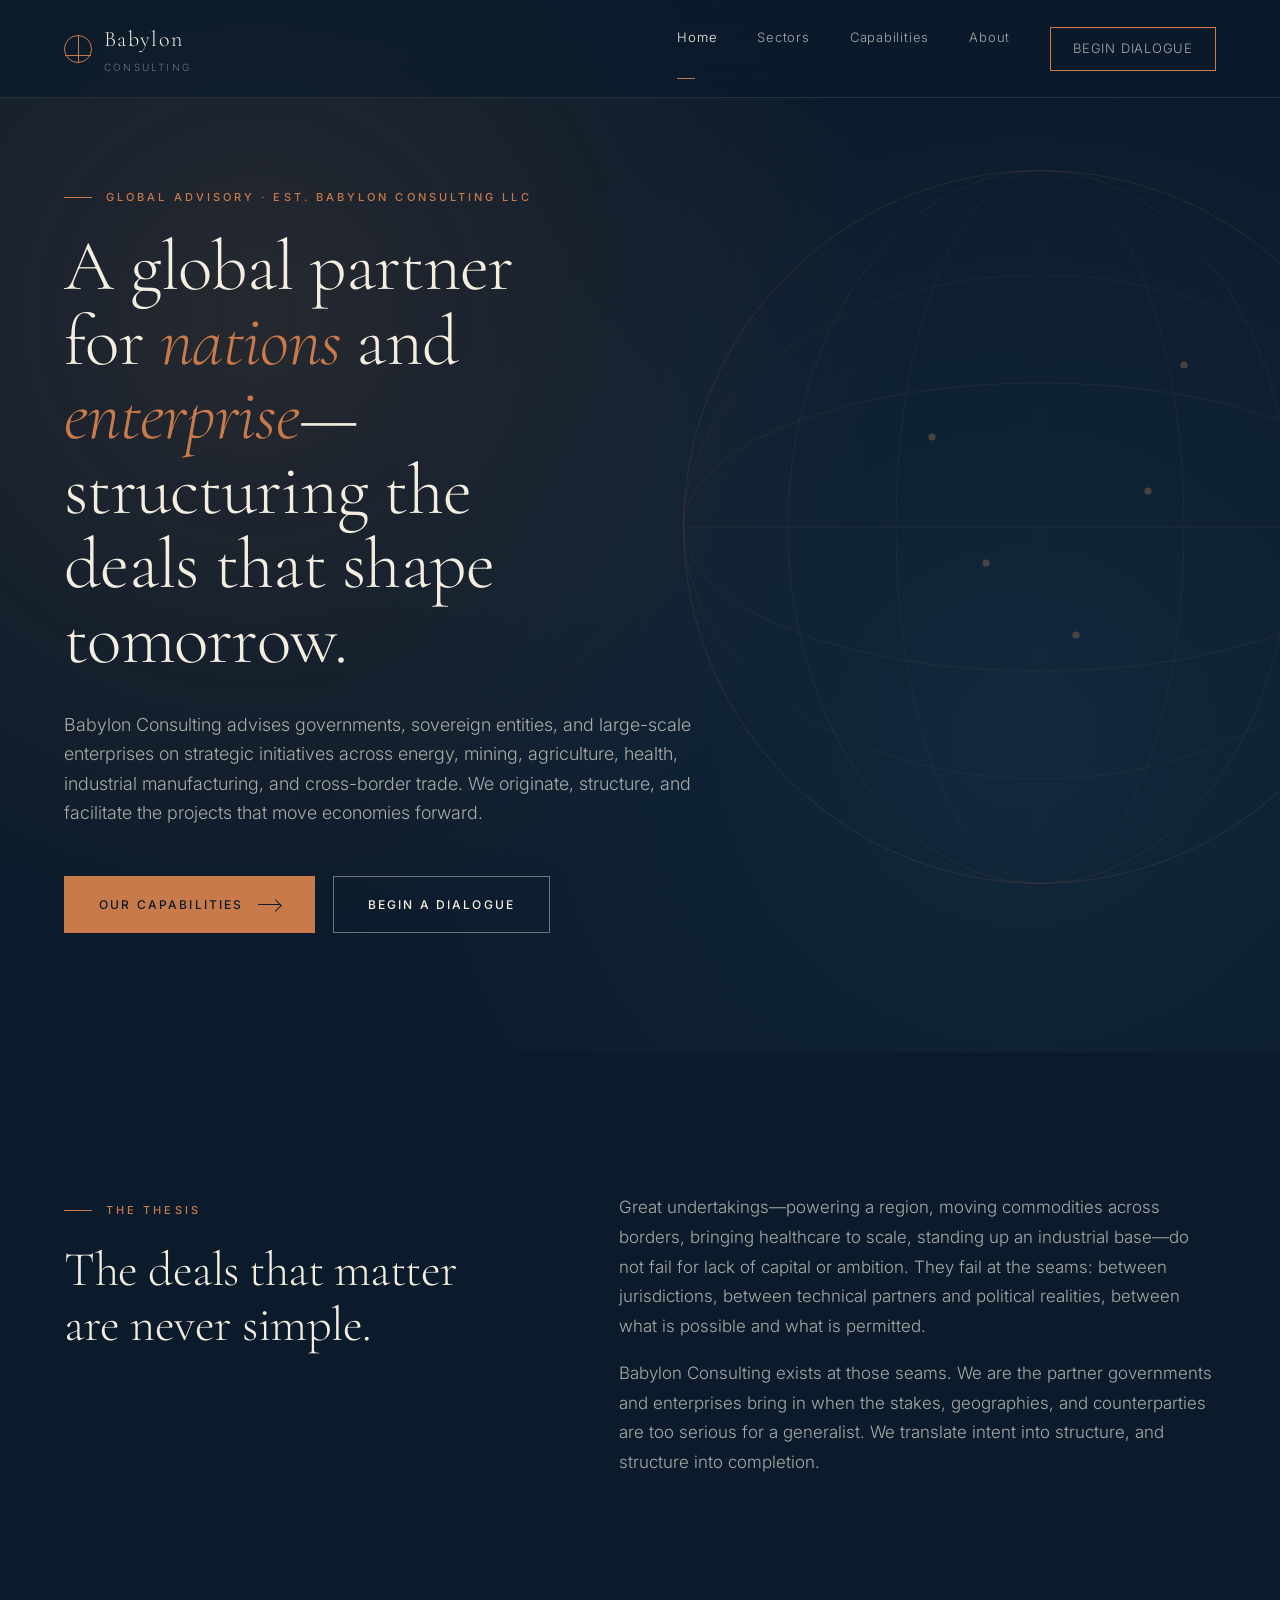
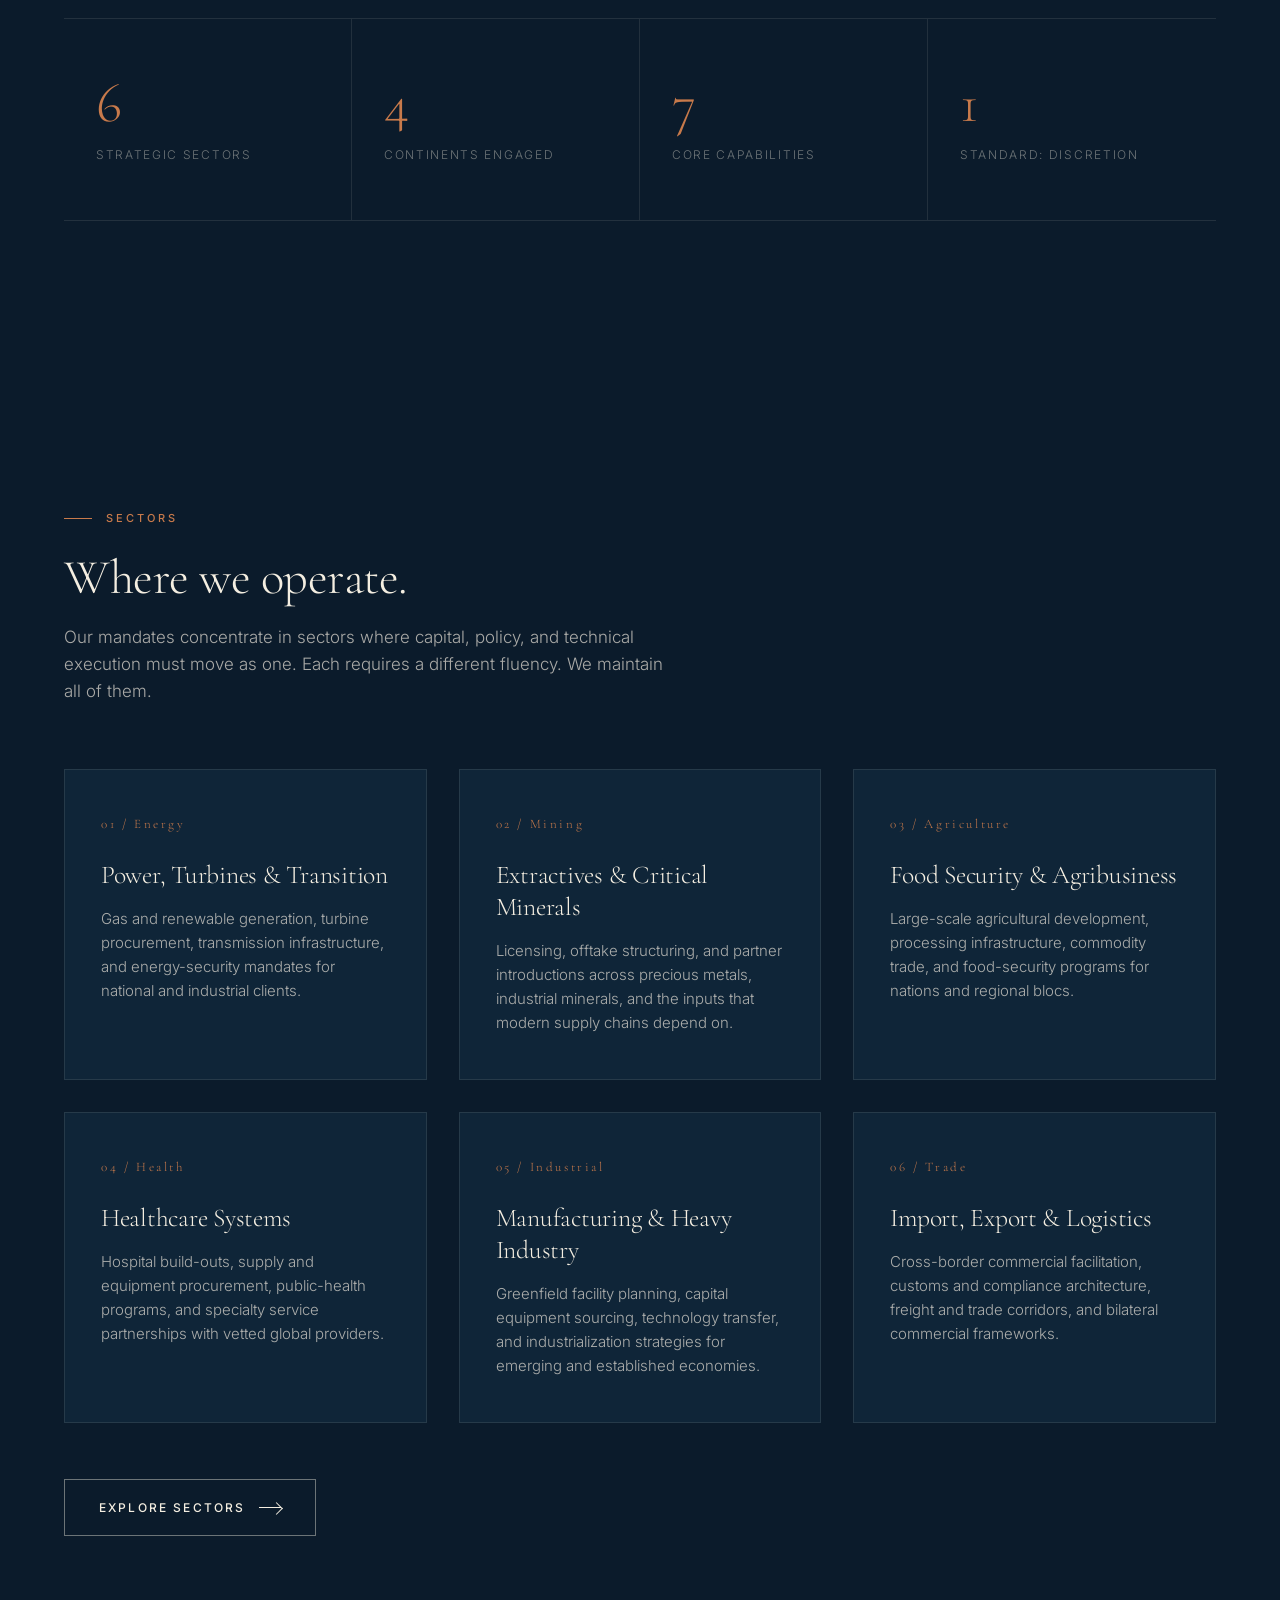
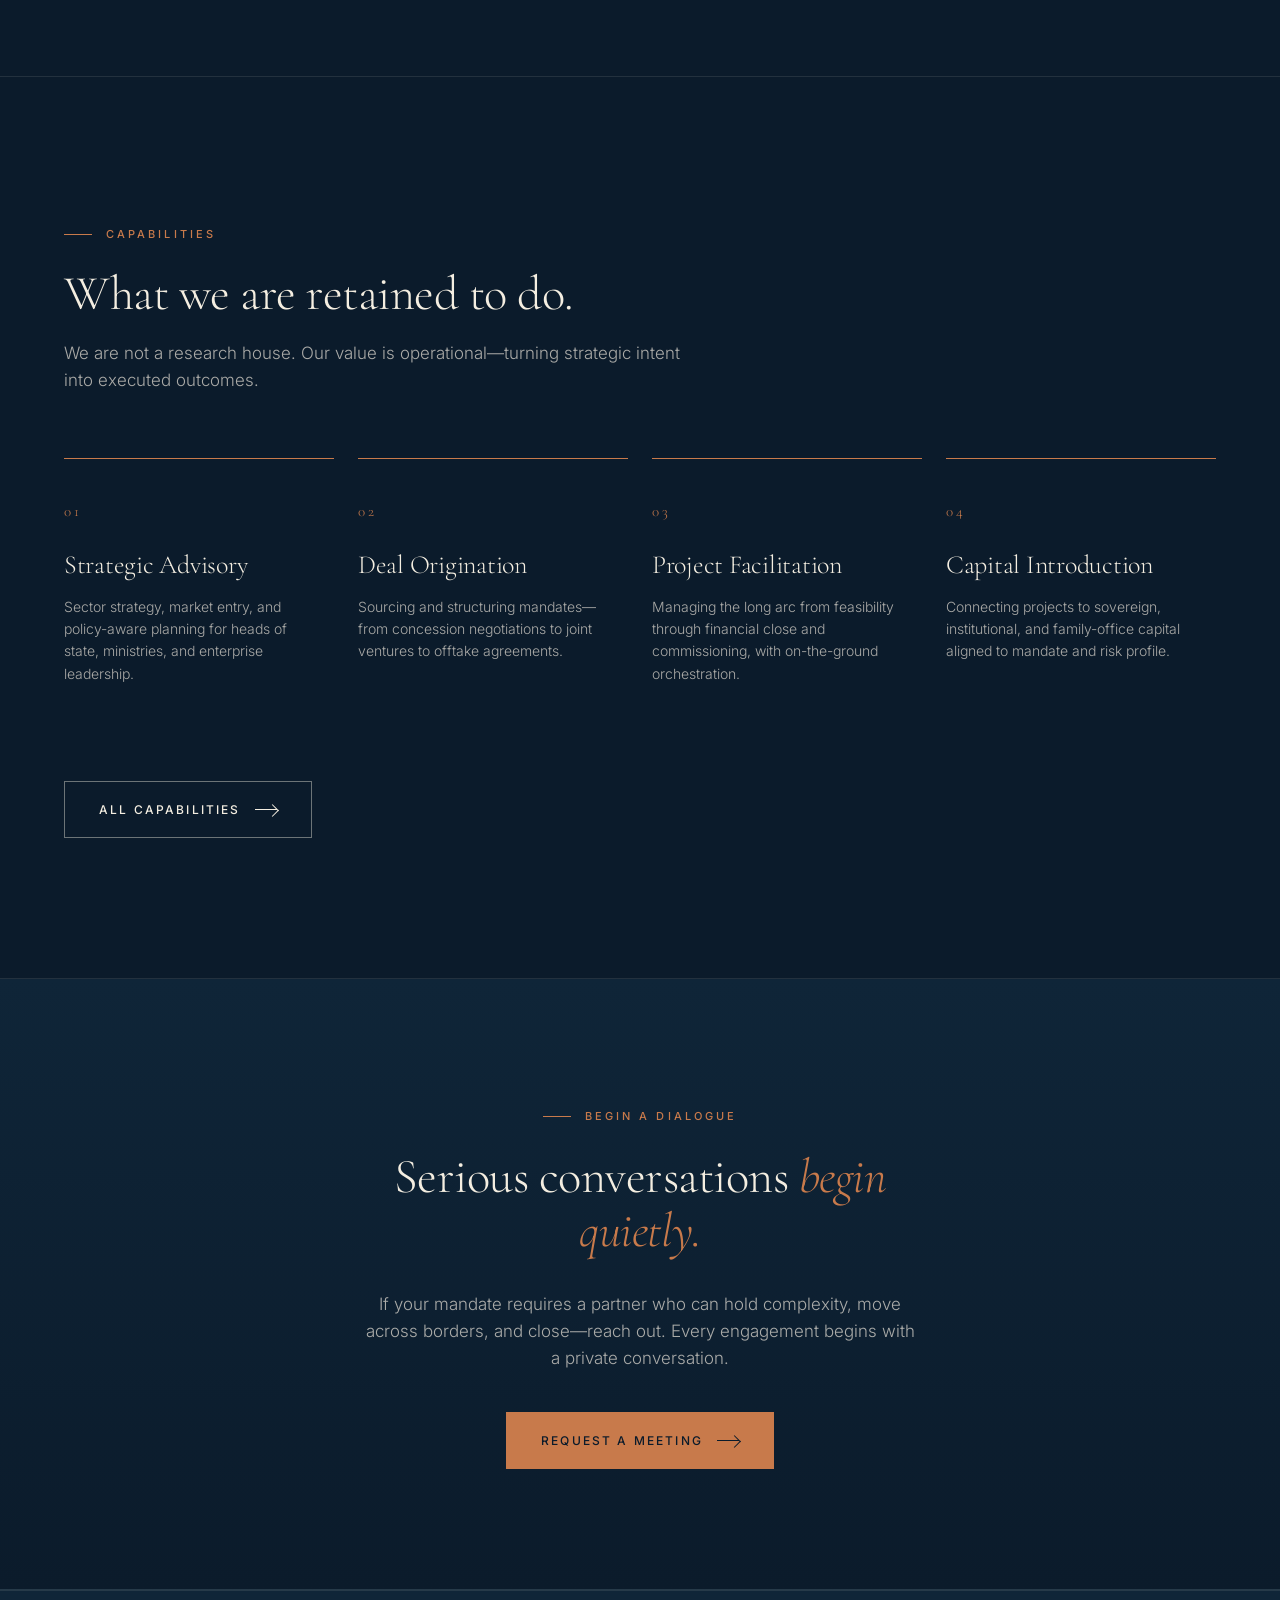
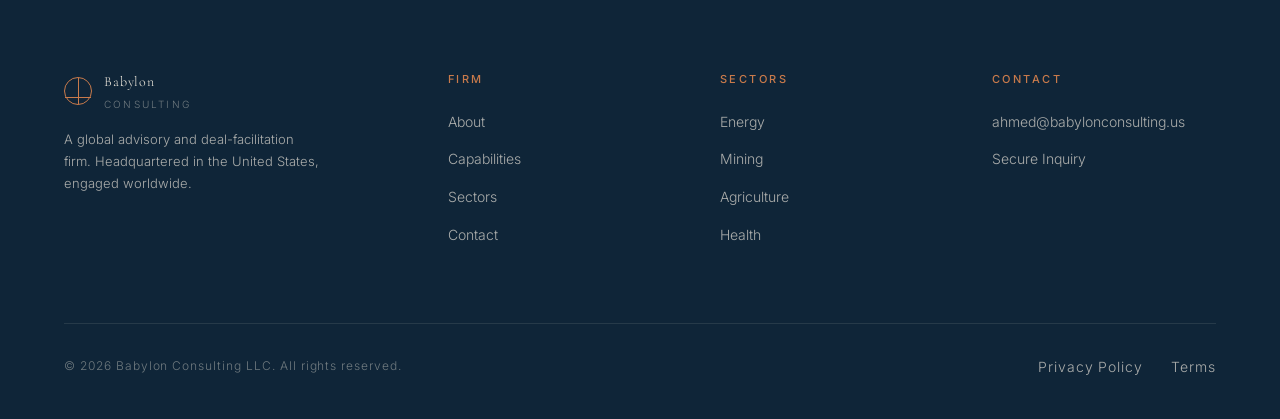
==== commit de629091: "Complete site overhaul — global advisory positioning Rebuild the site as a multi-page institutional " ====
--- a/index.html
+++ b/index.html
@@ -3,2184 +3,247 @@
 <head>
 <meta charset="UTF-8">
 <meta name="viewport" content="width=device-width, initial-scale=1.0">
-<title>Babylon Consulting | AI Workflow Automation & Done-For-You AI Teams</title>
-<meta name="description" content="Hire your own AI team maintained by Babylon for a monthly retainer. AI-powered lead gen, sales automation, website building, SEO, content creation, and more.">
-<meta property="og:title" content="Babylon Consulting | Hire Your Own AI Team">
-<meta property="og:description" content="Done-for-you AI workflow automation. Lead gen, sales, marketing, content, SEO, websites, and apps — maintained by Babylon for a monthly retainer.">
+<title>Babylon Consulting | Global Partner for Governments & Enterprise</title>
+<meta name="description" content="Babylon Consulting is a global advisory and deal-facilitation firm partnering with governments and enterprises across energy, mining, agriculture, health, industrial manufacturing, and trade.">
+<meta property="og:title" content="Babylon Consulting — Global Partner for Governments & Enterprise">
+<meta property="og:description" content="Advisory, deal origination, project facilitation, and cross-border execution for large-scale initiatives across strategic sectors.">
 <meta property="og:type" content="website">
 <link rel="preconnect" href="https://fonts.googleapis.com">
-<link href="https://fonts.googleapis.com/css2?family=Cormorant+Garamond:ital,wght@0,300;0,400;0,600;1,300;1,400&family=Montserrat:wght@300;400;500;600&family=Playfair+Display:ital,wght@0,400;0,500;1,400&display=swap" rel="stylesheet">
-<style>
-  :root {
-    --gold: #C9A84C;
-    --gold-light: #E8C96A;
-    --gold-dim: #8B6F2E;
-    --black: #0A0A0A;
-    --dark: #111111;
-    --dark2: #161616;
-    --dark3: #1E1E1E;
-    --white: #F5F0E8;
-    --white-dim: rgba(245,240,232,0.6);
-    --white-faint: rgba(245,240,232,0.12);
-    --section-pad: 140px 60px;
-  }
-
-  * { margin: 0; padding: 0; box-sizing: border-box; }
-  html { scroll-behavior: smooth; }
-  body {
-    background: var(--black);
-    color: var(--white);
-    font-family: 'Montserrat', sans-serif;
-    font-weight: 300;
-    overflow-x: hidden;
-    cursor: none;
-    -webkit-font-smoothing: antialiased;
-  }
-  a { color: inherit; text-decoration: none; }
-  img { max-width: 100%; }
-
-  /* -- Custom Cursor -- */
-  .cursor {
-    width: 8px; height: 8px;
-    background: var(--gold);
-    border-radius: 50%;
-    position: fixed;
-    pointer-events: none;
-    z-index: 9999;
-    transition: transform 0.15s ease;
-    mix-blend-mode: difference;
-  }
-  .cursor-ring {
-    width: 32px; height: 32px;
-    border: 1px solid var(--gold);
-    border-radius: 50%;
-    position: fixed;
-    pointer-events: none;
-    z-index: 9998;
-    transition: all 0.3s ease;
-    opacity: 0.5;
-  }
-
-  /* -- Typography -- */
-  .eyebrow {
-    font-size: 11px;
-    letter-spacing: 4px;
-    text-transform: uppercase;
-    color: var(--gold);
-    margin-bottom: 20px;
-    font-weight: 500;
-  }
-  h1, h2, h3 { font-family: 'Cormorant Garamond', serif; font-weight: 300; }
-  h1 { font-size: clamp(42px, 5vw, 72px); line-height: 1.1; }
-  h2 { font-size: clamp(32px, 3.5vw, 52px); line-height: 1.2; }
-  h3 { font-size: 26px; line-height: 1.3; }
-  .gold { color: var(--gold); }
-  .italic { font-style: italic; }
-  p { line-height: 1.8; color: var(--white-dim); font-size: 15px; }
-  p + p { margin-top: 16px; }
-
-  /* -- Section Divider -- */
-  .divider {
-    width: 100%;
-    height: 1px;
-    background: linear-gradient(90deg, transparent, var(--gold-dim), transparent);
-    opacity: 0.3;
-  }
-
-  /* -- Buttons -- */
-  .btn {
-    display: inline-flex;
-    align-items: center;
-    gap: 10px;
-    padding: 16px 36px;
-    font-family: 'Montserrat', sans-serif;
-    font-size: 11px;
-    font-weight: 500;
-    letter-spacing: 3px;
-    text-transform: uppercase;
-    border: none;
-    cursor: none;
-    transition: all 0.4s ease;
-  }
-  .btn-gold {
-    background: var(--gold);
-    color: var(--black);
-  }
-  .btn-gold:hover {
-    background: var(--gold-light);
-    transform: translateY(-2px);
-    box-shadow: 0 8px 30px rgba(201,168,76,0.25);
-  }
-  .btn-outline {
-    background: transparent;
-    color: var(--gold);
-    border: 1px solid var(--gold);
-  }
-  .btn-outline:hover {
-    background: rgba(201,168,76,0.08);
-    transform: translateY(-2px);
-  }
-
-  /* -- Scroll Animations -- */
-  .reveal {
-    opacity: 0;
-    transform: translateY(60px);
-    transition: opacity 1s cubic-bezier(0.16, 1, 0.3, 1), transform 1s cubic-bezier(0.16, 1, 0.3, 1);
-  }
-  .reveal.visible {
-    opacity: 1;
-    transform: translateY(0);
-  }
-  .stagger-children .reveal { transition-delay: 0s; }
-  .stagger-children .reveal:nth-child(1) { transition-delay: 0s; }
-  .stagger-children .reveal:nth-child(2) { transition-delay: 0.12s; }
-  .stagger-children .reveal:nth-child(3) { transition-delay: 0.24s; }
-  .stagger-children .reveal:nth-child(4) { transition-delay: 0.36s; }
-  .stagger-children .reveal:nth-child(5) { transition-delay: 0.48s; }
-  .stagger-children .reveal:nth-child(6) { transition-delay: 0.6s; }
-  .stagger-children .reveal:nth-child(7) { transition-delay: 0.72s; }
-  .stagger-children .reveal:nth-child(8) { transition-delay: 0.84s; }
-
-  .parallax-slow { will-change: transform; }
-  .parallax-medium { will-change: transform; }
-
-  .reveal-scale {
-    opacity: 0;
-    transform: scale(0.92);
-    transition: opacity 0.9s cubic-bezier(0.16, 1, 0.3, 1), transform 0.9s cubic-bezier(0.16, 1, 0.3, 1);
-  }
-  .reveal-scale.visible { opacity: 1; transform: scale(1); }
-
-  .reveal-fade {
-    opacity: 0;
-    transition: opacity 1.2s ease;
-  }
-  .reveal-fade.visible { opacity: 1; }
-
-  .reveal-left {
-    opacity: 0;
-    transform: translateX(-60px);
-    transition: opacity 1s cubic-bezier(0.16, 1, 0.3, 1), transform 1s cubic-bezier(0.16, 1, 0.3, 1);
-  }
-  .reveal-left.visible { opacity: 1; transform: translateX(0); }
-
-  .reveal-right {
-    opacity: 0;
-    transform: translateX(60px);
-    transition: opacity 1s cubic-bezier(0.16, 1, 0.3, 1), transform 1s cubic-bezier(0.16, 1, 0.3, 1);
-  }
-  .reveal-right.visible { opacity: 1; transform: translateX(0); }
-
-  /* -- NAV -- */
-  nav {
-    position: fixed; top: 0; left: 0; right: 0;
-    z-index: 100;
-    padding: 28px 60px;
-    display: flex;
-    align-items: center;
-    justify-content: space-between;
-    background: linear-gradient(to bottom, rgba(10,10,10,0.95), transparent);
-    transition: all 0.4s cubic-bezier(0.16, 1, 0.3, 1);
-  }
-  nav.scrolled {
-    background: rgba(10,10,10,0.97);
-    backdrop-filter: blur(12px);
-    -webkit-backdrop-filter: blur(12px);
-    padding: 18px 60px;
-  }
-  .nav-logo {
-    font-family: 'Cormorant Garamond', serif;
-    font-size: 22px;
-    font-weight: 300;
-    letter-spacing: 4px;
-    color: var(--gold);
-  }
-  .nav-logo span { font-style: italic; color: var(--white); font-size: 16px; letter-spacing: 1px; }
-  .nav-links { display: flex; gap: 48px; list-style: none; align-items: center; }
-  .nav-links a {
-    font-size: 11px;
-    letter-spacing: 3px;
-    text-transform: uppercase;
-    color: var(--white-dim);
-    transition: color 0.3s;
-  }
-  .nav-links a:hover { color: var(--gold); }
-  .nav-links .nav-cta {
-    background: var(--gold);
-    color: var(--black);
-    padding: 10px 24px;
-    font-weight: 500;
-    transition: all 0.3s;
-  }
-  .nav-links .nav-cta:hover {
-    background: var(--gold-light);
-    color: var(--black);
-  }
-  .nav-mobile { display: none; background: none; border: none; cursor: none; }
-  .nav-mobile svg { width: 24px; height: 24px; stroke: var(--gold); }
-
-  /* -- HERO -- */
-  .hero {
-    min-height: 100vh;
-    display: flex;
-    align-items: center;
-    position: relative;
-    overflow: hidden;
-    padding: 140px 60px 100px;
-  }
-  .hero-bg {
-    position: absolute; inset: 0;
-    background:
-      radial-gradient(ellipse at 20% 50%, rgba(201,168,76,0.06) 0%, transparent 60%),
-      radial-gradient(ellipse at 80% 30%, rgba(201,168,76,0.04) 0%, transparent 50%);
-  }
-  .hero-grid {
-    position: absolute; inset: 0;
-    background-image:
-      linear-gradient(rgba(201,168,76,0.03) 1px, transparent 1px),
-      linear-gradient(90deg, rgba(201,168,76,0.03) 1px, transparent 1px);
-    background-size: 80px 80px;
-  }
-  .hero-content {
-    position: relative;
-    max-width: 1400px;
-    margin: 0 auto;
-    width: 100%;
-    display: grid;
-    grid-template-columns: 1fr 1fr;
-    gap: 80px;
-    align-items: center;
-  }
-  .hero-text { animation: fadeUp 1s ease forwards; }
-  .hero-subtitle {
-    font-size: 17px;
-    color: var(--white-dim);
-    margin: 28px 0 44px;
-    max-width: 520px;
-    line-height: 1.9;
-  }
-  .hero-buttons { display: flex; gap: 20px; flex-wrap: wrap; }
-
-  @keyframes fadeUp {
-    from { opacity: 0; transform: translateY(30px); }
-    to { opacity: 1; transform: translateY(0); }
-  }
-
-  /* -- iPhone Mockup (youraria.ai exact) -- */
-  .phone-mockup {
-    position: relative;
-    display: flex;
-    justify-content: center;
-    animation: phoneFloat 4s ease-in-out infinite alternate, fadeUp 1s ease 0.3s forwards;
-    opacity: 0;
-  }
-  @keyframes phoneFloat {
-    from { transform: translateY(0); }
-    to { transform: translateY(-10px); }
-  }
-
-  .hs-phone {
-    position: relative;
-    width: 280px;
-    height: 560px;
-    background: #1F2C34;
-    border: 8px solid #222;
-    border-radius: 40px;
-    box-shadow: 0 25px 60px rgba(0,0,0,0.3);
-    overflow: hidden;
-    display: flex;
-    flex-direction: column;
-  }
-
-  /* iOS Status Bar */
-  .ip-status {
-    height: 44px;
-    background: #1F2C34;
-    display: grid;
-    grid-template-columns: 1fr 90px 1fr;
-    align-items: center;
-    padding: 0 14px;
-    flex-shrink: 0;
-    border-radius: 32px 32px 0 0;
-  }
-  .ip-status-left { display: flex; align-items: center; justify-content: center; }
-  .ip-status-center { display: flex; align-items: center; justify-content: center; }
-  .ip-di { width: 90px; height: 28px; background: #000; border-radius: 20px; }
-  .ip-status-icons { display: flex; align-items: center; justify-content: center; gap: 5px; }
-  .ip-status-icons svg { display: block; }
-  .ip-status-time { font-family: system-ui, sans-serif; font-size: 12px; font-weight: 500; color: #fff; }
-
-  /* WhatsApp Header */
-  .wa-hdr {
-    height: 52px;
-    background: #1F2C34;
-    display: flex;
-    align-items: center;
-    padding: 0 12px;
-    gap: 8px;
-    border-bottom: 1px solid rgba(255,255,255,0.06);
-    flex-shrink: 0;
-  }
-  .wa-hdr-back {
-    font-size: 16px;
-    font-weight: 500;
-    color: white;
-    margin-right: 4px;
-  }
-  .wa-hdr-avatar {
-    width: 36px;
-    height: 36px;
-    border-radius: 50%;
-    background: var(--gold);
-    display: flex;
-    align-items: center;
-    justify-content: center;
-    flex-shrink: 0;
-  }
-  .wa-hdr-avatar span {
-    color: white;
-    font-size: 15px;
-    font-weight: 600;
-  }
-  .wa-hdr-info {
-    display: flex;
-    flex-direction: column;
-    justify-content: center;
-  }
-  .wa-hdr-name {
-    font-size: 14px;
-    font-weight: 600;
-    color: white;
-    line-height: 1.2;
-    font-family: system-ui, -apple-system, sans-serif;
-  }
-  .wa-hdr-status {
-    font-size: 11px;
-    color: #25D366;
-    line-height: 1.2;
-    font-family: system-ui, -apple-system, sans-serif;
-  }
-  .wa-hdr-icons {
-    margin-left: auto;
-    display: flex;
-    align-items: center;
-    gap: 16px;
-  }
-  .wa-hdr-icons svg { display: block; }
-
-  /* Chat Body */
-  .hs-chat-body {
-    position: relative;
-    flex: 1;
-    overflow: hidden;
-    background: #0B141A;
-    padding-top: 12px;
-  }
-  .hs-msglist {
-    position: absolute;
-    bottom: 10px;
-    left: 8px;
-    right: 8px;
-    display: flex;
-    flex-direction: column;
-    gap: 4px;
-  }
-
-  /* Message Bubbles */
-  .hs-bub {
-    padding: 8px 12px;
-    font-size: 13px;
-    line-height: 1.5;
-    color: #E9EDEF;
-    font-family: system-ui, -apple-system, sans-serif;
-    opacity: 0;
-    transform: translateY(8px);
-    animation: bubbleReveal 0.4s ease forwards;
-    margin-bottom: 0;
-  }
-  .hs-bub:nth-child(1) { animation-delay: 0.5s; }
-  .hs-bub:nth-child(2) { animation-delay: 1.0s; }
-  .hs-bub:nth-child(3) { animation-delay: 1.8s; }
-  .hs-bub:nth-child(4) { animation-delay: 2.4s; }
-  .hs-bub:nth-child(5) { animation-delay: 3.0s; }
-  .hs-bub:nth-child(6) { animation-delay: 3.6s; }
-  .hs-bub:nth-child(7) { animation-delay: 4.2s; }
-
-  @keyframes bubbleReveal {
-    from { opacity: 0; transform: translateY(8px); }
-    to { opacity: 1; transform: translateY(0); }
-  }
-
-  .hs-bub.outgoing {
-    background: #005C4B;
-    align-self: flex-end;
-    border-radius: 18px 18px 4px 18px;
-    max-width: 220px;
-    margin-left: auto;
-  }
-  .hs-bub.incoming {
-    background: #2A3942;
-    align-self: flex-start;
-    border-radius: 18px 18px 18px 4px;
-    max-width: 230px;
-  }
-  .hs-bub .nm {
-    font-size: 10px;
-    color: #8696A0;
-    font-weight: 600;
-    letter-spacing: 0.03em;
-    display: block;
-    margin-bottom: 3px;
-    margin-left: 2px;
-  }
-  .hs-bub .bub-time {
-    font-size: 10px;
-    color: #8696A0;
-    text-align: right;
-    margin-top: 2px;
-  }
-  .hs-bub .bub-checks {
-    color: #53BDEB;
-    font-size: 10px;
-    margin-left: 3px;
-    letter-spacing: -2px;
-  }
-
-  /* WhatsApp Input Bar */
-  .wa-input {
-    height: 52px;
-    background: #1F2C34;
-    display: flex;
-    align-items: center;
-    padding: 0 12px;
-    gap: 8px;
-    flex-shrink: 0;
-  }
-  .wa-input-plus {
-    font-size: 22px;
-    color: white;
-    font-weight: 300;
-    line-height: 1;
-  }
-  .wa-input-field {
-    flex: 1;
-    height: 34px;
-    background: #2A3942;
-    border-radius: 20px;
-    display: flex;
-    align-items: center;
-    padding: 0 12px;
-    gap: 8px;
-  }
-  .wa-input-field .wa-emoji { font-size: 16px; }
-  .wa-input-field .wa-placeholder {
-    font-size: 13px;
-    color: rgba(255,255,255,0.35);
-    font-family: system-ui, sans-serif;
-  }
-  .wa-input-icons { display: flex; gap: 12px; align-items: center; }
-  .wa-input-icons svg { display: block; }
-
-  /* Home Indicator */
-  .wa-home {
-    height: 20px;
-    display: flex;
-    align-items: center;
-    justify-content: center;
-    background: #1F2C34;
-    border-radius: 0 0 32px 32px;
-    flex-shrink: 0;
-  }
-  .wa-home-bar {
-    width: 120px;
-    height: 5px;
-    background: rgba(255,255,255,0.3);
-    border-radius: 3px;
-  }
-
-  /* -- PROBLEM SECTION -- */
-  .problem {
-    padding: var(--section-pad);
-    text-align: center;
-    max-width: 800px;
-    margin: 0 auto;
-  }
-  .problem h2 { margin-bottom: 32px; }
-  .problem p { font-size: 17px; max-width: 640px; margin: 0 auto; }
-  .problem .transition-text {
-    color: var(--gold);
-    font-size: 20px;
-    font-family: 'Cormorant Garamond', serif;
-    font-style: italic;
-    margin-top: 48px;
-    font-weight: 400;
-  }
-
-  /* -- SERVICES GRID (8 cards) -- */
-  .services {
-    padding: var(--section-pad);
-    max-width: 1400px;
-    margin: 0 auto;
-  }
-  .services-header { text-align: center; margin-bottom: 80px; }
-  .services-grid {
-    display: grid;
-    grid-template-columns: repeat(4, 1fr);
-    gap: 24px;
-  }
-  .service-card {
-    padding: 40px 28px;
-    border: 1px solid var(--white-faint);
-    background: var(--dark2);
-    transition: all 0.5s cubic-bezier(0.16, 1, 0.3, 1);
-    position: relative;
-    overflow: hidden;
-  }
-  .service-card::before {
-    content: '';
-    position: absolute;
-    top: 0; left: 0;
-    width: 3px; height: 0;
-    background: var(--gold);
-    transition: height 0.5s cubic-bezier(0.16, 1, 0.3, 1);
-  }
-  .service-card:hover { border-color: rgba(201,168,76,0.2); transform: translateY(-6px); box-shadow: 0 30px 80px rgba(0,0,0,0.4); }
-  .service-card:hover::before { height: 100%; }
-  .service-icon {
-    width: 48px; height: 48px;
-    border: 1px solid var(--gold-dim);
-    display: flex;
-    align-items: center;
-    justify-content: center;
-    margin-bottom: 24px;
-    transition: all 0.4s ease;
-  }
-  .service-card:hover .service-icon {
-    background: rgba(201,168,76,0.08);
-    border-color: var(--gold);
-  }
-  .service-icon svg { width: 22px; height: 22px; stroke: var(--gold); fill: none; stroke-width: 1.5; }
-  .service-card h3 { font-size: 20px; margin-bottom: 12px; color: var(--white); }
-  .service-card p { font-size: 13px; }
-
-  /* -- HOW WE WORK -- */
-  .process {
-    padding: var(--section-pad);
-    max-width: 1200px;
-    margin: 0 auto;
-  }
-  .process-header { text-align: center; margin-bottom: 80px; }
-  .process-steps {
-    display: grid;
-    grid-template-columns: repeat(4, 1fr);
-    gap: 0;
-    position: relative;
-  }
-  .process-steps::before {
-    content: '';
-    position: absolute;
-    top: 36px;
-    left: 10%;
-    right: 10%;
-    height: 1px;
-    background: linear-gradient(90deg, transparent, var(--gold-dim), var(--gold), var(--gold-dim), transparent);
-    opacity: 0.4;
-  }
-  .step {
-    text-align: center;
-    padding: 0 24px;
-    position: relative;
-  }
-  .step-number {
-    width: 72px;
-    height: 72px;
-    border-radius: 50%;
-    border: 1px solid var(--gold);
-    display: flex;
-    align-items: center;
-    justify-content: center;
-    margin: 0 auto 28px;
-    font-family: 'Cormorant Garamond', serif;
-    font-size: 28px;
-    color: var(--gold);
-    background: var(--black);
-    position: relative;
-    z-index: 2;
-    transition: all 0.4s ease;
-  }
-  .step:hover .step-number {
-    background: var(--gold);
-    color: var(--black);
-    box-shadow: 0 0 30px rgba(201,168,76,0.2);
-  }
-  .step h3 { color: var(--white); margin-bottom: 14px; font-size: 22px; }
-  .step p { font-size: 13px; line-height: 1.7; }
-
-  /* -- BABYLON DIFFERENCE (two-column) -- */
-  .difference {
-    padding: var(--section-pad);
-    max-width: 1200px;
-    margin: 0 auto;
-  }
-  .difference-layout {
-    display: grid;
-    grid-template-columns: 1fr 1fr;
-    gap: 80px;
-    align-items: center;
-  }
-  .difference-phone {
-    display: flex;
-    justify-content: center;
-  }
-  .difference-features h2 { margin-bottom: 24px; }
-  .difference-features > p { margin-bottom: 36px; }
-  .capability-list { list-style: none; display: flex; flex-direction: column; gap: 16px; }
-  .capability-list li {
-    display: flex;
-    align-items: flex-start;
-    gap: 14px;
-    font-size: 14px;
-    color: var(--white-dim);
-    line-height: 1.6;
-    transition: all 0.3s ease;
-  }
-  .capability-list li:hover {
-    color: var(--white);
-    transform: translateX(4px);
-  }
-  .capability-list li .check {
-    color: var(--gold);
-    font-size: 16px;
-    flex-shrink: 0;
-    margin-top: 2px;
-  }
-  .capability-list li strong { color: var(--white); font-weight: 500; }
-
-  /* -- ARIA COMING SOON -- */
-  .aria-teaser {
-    padding: 100px 60px;
-    text-align: center;
-    position: relative;
-    overflow: hidden;
-  }
-  .aria-teaser-bg {
-    position: absolute; inset: 0;
-    background: radial-gradient(ellipse at 50% 50%, rgba(201,168,76,0.04) 0%, transparent 60%);
-  }
-  .aria-teaser-inner {
-    position: relative;
-    max-width: 600px;
-    margin: 0 auto;
-  }
-  .aria-logo {
-    font-family: 'Playfair Display', serif;
-    font-size: 52px;
-    color: var(--white);
-    letter-spacing: 2px;
-    margin-bottom: 8px;
-  }
-  .aria-logo .dot { color: var(--gold); }
-  .aria-tagline {
-    font-family: 'Cormorant Garamond', serif;
-    font-size: 22px;
-    color: var(--white-dim);
-    font-style: italic;
-    margin-bottom: 32px;
-  }
-  .aria-waitlist {
-    display: flex;
-    gap: 12px;
-    max-width: 440px;
-    margin: 0 auto;
-    justify-content: center;
-  }
-  .aria-waitlist input {
-    flex: 1;
-    background: var(--dark2);
-    border: 1px solid var(--white-faint);
-    color: var(--white);
-    padding: 14px 18px;
-    font-family: 'Montserrat', sans-serif;
-    font-size: 14px;
-    font-weight: 300;
-    outline: none;
-    transition: border-color 0.3s;
-    cursor: none;
-    min-width: 0;
-  }
-  .aria-waitlist input:focus { border-color: var(--gold); }
-  .aria-waitlist button { white-space: nowrap; }
-
-  /* -- STATS BAR -- */
-  .stats {
-    padding: 80px 60px;
-    background: var(--dark2);
-    border-top: 1px solid var(--white-faint);
-    border-bottom: 1px solid var(--white-faint);
-  }
-  .stats-grid {
-    max-width: 1200px;
-    margin: 0 auto;
-    display: grid;
-    grid-template-columns: repeat(4, 1fr);
-    gap: 40px;
-    text-align: center;
-  }
-  .stat-number {
-    font-family: 'Cormorant Garamond', serif;
-    font-size: 52px;
-    color: var(--gold);
-    line-height: 1;
-    margin-bottom: 8px;
-  }
-  .stat-label {
-    font-size: 11px;
-    letter-spacing: 3px;
-    text-transform: uppercase;
-    color: var(--white-dim);
-  }
-
-  /* -- ABOUT -- */
-  .about {
-    padding: var(--section-pad);
-    max-width: 1200px;
-    margin: 0 auto;
-  }
-  .about-layout {
-    display: grid;
-    grid-template-columns: 1.2fr 0.8fr;
-    gap: 80px;
-    align-items: center;
-  }
-  .about-text h2 { margin-bottom: 32px; }
-  .about-text p { margin-bottom: 20px; }
-  .about-visual { position: relative; }
-  .about-quote {
-    background: var(--dark2);
-    border: 1px solid var(--white-faint);
-    padding: 48px 36px;
-    font-family: 'Cormorant Garamond', serif;
-    font-size: 26px;
-    font-style: italic;
-    color: var(--white);
-    line-height: 1.5;
-    position: relative;
-  }
-  .about-quote::before {
-    content: '\201C';
-    position: absolute;
-    top: 20px; left: 20px;
-    font-size: 80px;
-    color: var(--gold);
-    opacity: 0.2;
-    line-height: 1;
-  }
-  .about-location {
-    background: var(--gold);
-    color: var(--black);
-    padding: 20px 28px;
-    font-size: 11px;
-    letter-spacing: 3px;
-    text-transform: uppercase;
-    font-weight: 500;
-    display: inline-block;
-    margin-top: 20px;
-  }
-
-  /* -- ONBOARDING QUIZ -- */
-  .quiz-section {
-    padding: var(--section-pad);
-    background: var(--dark2);
-    border-top: 2px solid var(--gold);
-    position: relative;
-  }
-  .quiz-inner {
-    max-width: 720px;
-    margin: 0 auto;
-  }
-  .quiz-header {
-    text-align: center;
-    margin-bottom: 48px;
-  }
-
-  /* Progress bar */
-  .quiz-progress {
-    display: flex;
-    gap: 8px;
-    margin-bottom: 48px;
-  }
-  .quiz-progress-bar {
-    flex: 1;
-    height: 3px;
-    background: var(--white-faint);
-    position: relative;
-    overflow: hidden;
-  }
-  .quiz-progress-bar.active,
-  .quiz-progress-bar.done {
-    background: var(--gold);
-  }
-  .quiz-progress-bar.active {
-    background: linear-gradient(90deg, var(--gold), var(--gold-dim));
-  }
-
-  /* Steps */
-  .quiz-step {
-    display: none;
-    animation: quizFadeIn 0.4s ease;
-  }
-  .quiz-step.active { display: block; }
-
-  @keyframes quizFadeIn {
-    from { opacity: 0; transform: translateY(16px); }
-    to { opacity: 1; transform: translateY(0); }
-  }
-
-  .quiz-question {
-    font-family: 'Cormorant Garamond', serif;
-    font-size: 24px;
-    color: var(--white);
-    margin-bottom: 8px;
-    font-weight: 400;
-  }
-  .quiz-subtext {
-    font-size: 14px;
-    color: var(--white-dim);
-    margin-bottom: 28px;
-  }
-
-  /* Option cards */
-  .quiz-options {
-    display: grid;
-    grid-template-columns: repeat(3, 1fr);
-    gap: 12px;
-    margin-bottom: 20px;
-  }
-  .quiz-options.two-col {
-    grid-template-columns: repeat(2, 1fr);
-  }
-  .quiz-option {
-    background: var(--dark3);
-    border: 1px solid var(--white-faint);
-    padding: 20px 16px;
-    text-align: center;
-    cursor: none;
-    transition: all 0.3s ease;
-    font-family: 'Montserrat', sans-serif;
-    font-size: 13px;
-    font-weight: 400;
-    color: var(--white-dim);
-    position: relative;
-  }
-  .quiz-option:hover {
-    border-color: rgba(201,168,76,0.3);
-    color: var(--white);
-  }
-  .quiz-option.selected {
-    border-color: var(--gold);
-    color: var(--gold);
-    background: rgba(201,168,76,0.06);
-  }
-  .quiz-option.selected::after {
-    content: '\2713';
-    position: absolute;
-    top: 6px;
-    right: 8px;
-    font-size: 12px;
-    color: var(--gold);
-  }
-
-  /* Multi-select pain points */
-  .quiz-options-multi {
-    display: grid;
-    grid-template-columns: 1fr 1fr;
-    gap: 10px;
-    margin-bottom: 20px;
-  }
-  .quiz-check {
-    background: var(--dark3);
-    border: 1px solid var(--white-faint);
-    padding: 16px 16px;
-    cursor: none;
-    transition: all 0.3s ease;
-    font-family: 'Montserrat', sans-serif;
-    font-size: 13px;
-    font-weight: 300;
-    color: var(--white-dim);
-    display: flex;
-    align-items: center;
-    gap: 12px;
-  }
-  .quiz-check:hover {
-    border-color: rgba(201,168,76,0.3);
-    color: var(--white);
-  }
-  .quiz-check.selected {
-    border-color: var(--gold);
-    color: var(--white);
-    background: rgba(201,168,76,0.06);
-  }
-  .quiz-checkbox {
-    width: 18px;
-    height: 18px;
-    border: 1px solid var(--white-faint);
-    flex-shrink: 0;
-    display: flex;
-    align-items: center;
-    justify-content: center;
-    font-size: 11px;
-    color: var(--gold);
-    transition: all 0.3s;
-  }
-  .quiz-check.selected .quiz-checkbox {
-    border-color: var(--gold);
-    background: var(--gold);
-    color: var(--black);
-  }
-
-  /* Quiz nav buttons */
-  .quiz-nav {
-    display: flex;
-    justify-content: space-between;
-    align-items: center;
-    margin-top: 36px;
-  }
-  .quiz-back {
-    background: none;
-    border: none;
-    color: var(--white-dim);
-    font-family: 'Montserrat', sans-serif;
-    font-size: 12px;
-    letter-spacing: 2px;
-    text-transform: uppercase;
-    cursor: none;
-    transition: color 0.3s;
-    padding: 10px 0;
-  }
-  .quiz-back:hover { color: var(--gold); }
-
-  /* Contact form fields inside quiz */
-  .quiz-form-fields {
-    display: flex;
-    flex-direction: column;
-    gap: 16px;
-  }
-  .quiz-form-row {
-    display: grid;
-    grid-template-columns: 1fr 1fr;
-    gap: 16px;
-  }
-  .quiz-field {
-    display: flex;
-    flex-direction: column;
-  }
-  .quiz-field label {
-    font-size: 10px;
-    letter-spacing: 2px;
-    text-transform: uppercase;
-    color: var(--white-dim);
-    margin-bottom: 8px;
-  }
-  .quiz-field input,
-  .quiz-field textarea {
-    background: var(--dark3);
-    border: 1px solid var(--white-faint);
-    color: var(--white);
-    padding: 14px 18px;
-    font-family: 'Montserrat', sans-serif;
-    font-size: 14px;
-    font-weight: 300;
-    outline: none;
-    transition: border-color 0.3s;
-    cursor: none;
-    border-radius: 0;
-  }
-  .quiz-field input:focus,
-  .quiz-field textarea:focus {
-    border-color: var(--gold);
-  }
-  .quiz-field textarea { min-height: 80px; resize: vertical; }
-
-  /* Day/time picker */
-  .quiz-days {
-    display: flex;
-    flex-wrap: wrap;
-    gap: 10px;
-    margin-bottom: 20px;
-  }
-  .quiz-day {
-    background: var(--dark3);
-    border: 1px solid var(--white-faint);
-    padding: 14px 20px;
-    cursor: none;
-    transition: all 0.3s ease;
-    font-family: 'Montserrat', sans-serif;
-    font-size: 13px;
-    font-weight: 400;
-    color: var(--white-dim);
-    text-align: center;
-    flex: 1;
-    min-width: 80px;
-  }
-  .quiz-day:hover {
-    border-color: rgba(201,168,76,0.3);
-    color: var(--white);
-  }
-  .quiz-day.selected {
-    border-color: var(--gold);
-    color: var(--gold);
-    background: rgba(201,168,76,0.06);
-  }
-  .quiz-times {
-    display: flex;
-    gap: 12px;
-    margin-bottom: 20px;
-    flex-wrap: wrap;
-  }
-  .quiz-time {
-    background: var(--dark3);
-    border: 1px solid var(--white-faint);
-    padding: 16px 24px;
-    cursor: none;
-    transition: all 0.3s ease;
-    font-family: 'Montserrat', sans-serif;
-    font-size: 13px;
-    font-weight: 400;
-    color: var(--white-dim);
-    text-align: center;
-    flex: 1;
-  }
-  .quiz-time:hover {
-    border-color: rgba(201,168,76,0.3);
-    color: var(--white);
-  }
-  .quiz-time.selected {
-    border-color: var(--gold);
-    color: var(--gold);
-    background: rgba(201,168,76,0.06);
-  }
-  .quiz-time .time-label {
-    font-size: 14px;
-    font-weight: 500;
-    color: var(--white);
-    margin-bottom: 4px;
-  }
-  .quiz-time.selected .time-label { color: var(--gold); }
-  .quiz-time .time-range {
-    font-size: 11px;
-    color: var(--white-dim);
-  }
-
-  /* Quiz confirmation */
-  .quiz-confirmation {
-    display: none;
-    text-align: center;
-    padding: 40px 0;
-  }
-  .quiz-confirmation.active { display: block; }
-  .quiz-confirmation h2 { margin-bottom: 16px; }
-  .quiz-confirmation p { margin-bottom: 24px; }
-  .quiz-recommendations {
-    display: flex;
-    flex-wrap: wrap;
-    gap: 10px;
-    justify-content: center;
-    margin: 28px 0;
-  }
-  .quiz-rec-tag {
-    padding: 8px 20px;
-    border: 1px solid var(--gold);
-    color: var(--gold);
-    font-size: 11px;
-    letter-spacing: 2px;
-    text-transform: uppercase;
-    font-weight: 500;
-  }
-
-  /* -- CONTACT (simplified) -- */
-  .contact {
-    padding: var(--section-pad);
-    max-width: 800px;
-    margin: 0 auto;
-    text-align: center;
-  }
-  .contact h2 { margin-bottom: 16px; }
-  .contact > p { margin-bottom: 40px; }
-  .contact-details {
-    display: flex;
-    justify-content: center;
-    gap: 60px;
-    flex-wrap: wrap;
-  }
-  .contact-item {
-    display: flex;
-    align-items: center;
-    gap: 14px;
-  }
-  .contact-icon {
-    width: 40px; height: 40px;
-    border: 1px solid var(--gold-dim);
-    display: flex;
-    align-items: center;
-    justify-content: center;
-    flex-shrink: 0;
-  }
-  .contact-icon svg { width: 18px; height: 18px; stroke: var(--gold); fill: none; stroke-width: 1.5; }
-  .contact-item .label {
-    font-size: 10px;
-    letter-spacing: 3px;
-    text-transform: uppercase;
-    color: var(--gold);
-    margin-bottom: 2px;
-  }
-  .contact-item .value {
-    font-size: 15px;
-    color: var(--white);
-    font-weight: 400;
-  }
-
-  /* -- FOOTER -- */
-  footer {
-    padding: 60px;
-    border-top: 1px solid var(--white-faint);
-    display: flex;
-    justify-content: space-between;
-    align-items: center;
-  }
-  .footer-logo {
-    font-family: 'Cormorant Garamond', serif;
-    font-size: 18px;
-    letter-spacing: 4px;
-    color: var(--gold);
-  }
-  .footer-copy {
-    font-size: 11px;
-    color: var(--white-dim);
-  }
-  .footer-links { display: flex; gap: 32px; }
-  .footer-links a {
-    font-size: 11px;
-    letter-spacing: 2px;
-    text-transform: uppercase;
-    color: var(--white-dim);
-    transition: color 0.3s;
-  }
-  .footer-links a:hover { color: var(--gold); }
-
-  /* -- RESPONSIVE -- */
-  @media (max-width: 1024px) {
-    :root { --section-pad: 100px 40px; }
-    .hero-content { grid-template-columns: 1fr; gap: 60px; }
-    .phone-mockup { order: -1; }
-    .difference-layout { grid-template-columns: 1fr; gap: 60px; }
-    .about-layout { grid-template-columns: 1fr; gap: 48px; }
-    .services-grid { grid-template-columns: repeat(2, 1fr); }
-  }
-
-  @media (max-width: 768px) {
-    :root { --section-pad: 80px 24px; }
-    nav { padding: 20px 24px; }
-    nav.scrolled { padding: 14px 24px; }
-    .nav-links { display: none; }
-    .nav-mobile { display: block; }
-    .hero { padding: 120px 24px 80px; }
-    .process-steps {
-      grid-template-columns: 1fr 1fr;
-      gap: 40px;
-    }
-    .process-steps::before { display: none; }
-    .services-grid { grid-template-columns: 1fr; }
-    .stats-grid { grid-template-columns: repeat(2, 1fr); gap: 32px; }
-    .quiz-options { grid-template-columns: 1fr 1fr; }
-    .quiz-options-multi { grid-template-columns: 1fr; }
-    .quiz-form-row { grid-template-columns: 1fr; }
-    .contact-details { flex-direction: column; align-items: center; }
-    .footer { flex-direction: column; gap: 20px; text-align: center; }
-    .footer-links { flex-wrap: wrap; justify-content: center; }
-    .hs-phone { width: 240px; height: 480px; }
-    .aria-waitlist { flex-direction: column; }
-  }
-
-  @media (max-width: 480px) {
-    .process-steps { grid-template-columns: 1fr; }
-    .stats-grid { grid-template-columns: 1fr; }
-    .hero-buttons { flex-direction: column; }
-    .hero-buttons .btn { width: 100%; justify-content: center; }
-    .quiz-options { grid-template-columns: 1fr; }
-  }
-</style>
+<link rel="preconnect" href="https://fonts.gstatic.com" crossorigin>
+<link href="https://fonts.googleapis.com/css2?family=Cormorant+Garamond:ital,wght@0,300;0,400;1,300;1,400&family=Inter:wght@300;400;500&display=swap" rel="stylesheet">
+<link rel="stylesheet" href="styles.css">
 </head>
 <body>
 
-<!-- Custom Cursor -->
-<div class="cursor"></div>
-<div class="cursor-ring"></div>
-
-<!-- NAV -->
-<nav>
-  <a href="#" class="nav-logo">BABYLON <span>Consulting</span></a>
-  <ul class="nav-links">
-    <li><a href="#services">Services</a></li>
-    <li><a href="#process">How It Works</a></li>
-    <li><a href="#about">About</a></li>
-    <li><a href="#quiz" class="nav-cta">Get Started</a></li>
-  </ul>
-  <button class="nav-mobile" aria-label="Menu">
-    <svg viewBox="0 0 24 24" fill="none" stroke-width="1.5">
-      <line x1="4" y1="7" x2="20" y2="7"/>
-      <line x1="4" y1="12" x2="20" y2="12"/>
-      <line x1="4" y1="17" x2="20" y2="17"/>
-    </svg>
+<nav class="nav">
+  <a href="index.html" class="nav-brand">
+    <span class="nav-brand-mark"></span>
+    <span>Babylon<small>Consulting</small></span>
+  </a>
+  <div class="nav-links" id="navLinks">
+    <a href="index.html" class="active">Home</a>
+    <a href="sectors.html">Sectors</a>
+    <a href="capabilities.html">Capabilities</a>
+    <a href="about.html">About</a>
+    <a href="contact.html" class="nav-cta">Begin Dialogue</a>
+  </div>
+  <button class="nav-burger" aria-label="Menu" onclick="document.getElementById('navLinks').classList.toggle('open')">
+    <span></span><span></span><span></span>
   </button>
 </nav>
 
-<!-- HERO -->
 <section class="hero">
-  <div class="hero-bg"></div>
-  <div class="hero-grid parallax-slow"></div>
-  <div class="hero-content">
-    <div class="hero-text">
-      <p class="eyebrow">AI Workflow Automation</p>
-      <h1>Hire Your Own <em class="italic gold">AI Team.</em><br>Maintained by Babylon.</h1>
-      <p class="hero-subtitle">Stop drowning in manual work. We build, deploy, and maintain AI-powered teams that handle your lead gen, sales, marketing, content, and operations &mdash; for a fixed monthly retainer.</p>
-      <div class="hero-buttons">
-        <a href="#quiz" class="btn btn-gold">Book Your Discovery Call</a>
-        <a href="#process" class="btn btn-outline">See How It Works</a>
-      </div>
-    </div>
-
-    <!-- iPhone Mockup - Babylon AI -->
-    <div class="phone-mockup">
-      <div class="hs-phone">
-        <!-- Status bar with Dynamic Island -->
-        <div class="ip-status">
-          <div class="ip-status-left"><span class="ip-status-time">9:41</span></div>
-          <div class="ip-status-center"><div class="ip-di"></div></div>
-          <div class="ip-status-icons">
-            <svg width="17" height="12" viewBox="0 0 17 12" fill="white"><rect x="0" y="7" width="3" height="5" rx=".5"/><rect x="4.5" y="5" width="3" height="7" rx=".5"/><rect x="9" y="2.5" width="3" height="9.5" rx=".5"/><rect x="13.5" y="0" width="3" height="12" rx=".5"/></svg>
-            <svg width="16" height="12" viewBox="0 0 24 18" fill="white"><path d="M12 14.5a1.5 1.5 0 1 0 0 3 1.5 1.5 0 0 0 0-3z"/><path d="M12 9.5c-1.8 0-3.4.7-4.6 1.9l1.5 1.5c.8-.8 1.9-1.3 3.1-1.3s2.3.5 3.1 1.3l1.5-1.5C15.4 10.2 13.8 9.5 12 9.5z"/><path d="M12 4.5C8.7 4.5 5.7 5.9 3.5 8.1l1.5 1.5C6.8 7.8 9.3 6.5 12 6.5s5.2 1.3 7 3.1l1.5-1.5C18.3 5.9 15.3 4.5 12 4.5z"/><path d="M12 0C7.3 0 3.1 1.9 0 5l1.5 1.5C4.3 3.7 8 2 12 2s7.7 1.7 10.5 4.5L24 5C20.9 1.9 16.7 0 12 0z" opacity=".4"/></svg>
-            <svg width="25" height="12" viewBox="0 0 25 12" fill="none"><rect x=".5" y=".5" width="21" height="11" rx="3.5" stroke="white" stroke-opacity=".35"/><rect x="2" y="2" width="17" height="8" rx="2" fill="white"/><path d="M23 4v4a2 2 0 0 0 0-4z" fill="white" fill-opacity=".4"/></svg>
-          </div>
-        </div>
-        <!-- WhatsApp Header -->
-        <div class="wa-hdr">
-          <span class="wa-hdr-back">&#8249;</span>
-          <div class="wa-hdr-avatar"><span>B</span></div>
-          <div class="wa-hdr-info">
-            <span class="wa-hdr-name">Babylon AI</span>
-            <span class="wa-hdr-status">online</span>
-          </div>
-          <div class="wa-hdr-icons">
-            <svg width="20" height="20" viewBox="0 0 24 24" fill="none" stroke="white" stroke-width="2"><polygon points="23 7 16 12 23 17 23 7"/><rect x="1" y="5" width="15" height="14" rx="2"/></svg>
-            <svg width="20" height="20" viewBox="0 0 24 24" fill="none" stroke="white" stroke-width="2"><path d="M22 16.92v3a2 2 0 0 1-2.18 2 19.79 19.79 0 0 1-8.63-3.07A19.5 19.5 0 0 1 4.69 12 19.79 19.79 0 0 1 1.61 3.38 2 2 0 0 1 3.6 1.18h3a2 2 0 0 1 2 1.72c.127.96.361 1.903.7 2.81a2 2 0 0 1-.45 2.11L7.91 8.77a16 16 0 0 0 6.29 6.29l.95-.95a2 2 0 0 1 2.11-.45c.907.339 1.85.573 2.81.7A2 2 0 0 1 22 16.92z"/></svg>
-          </div>
-        </div>
-        <!-- Chat Area -->
-        <div class="hs-chat-body">
-          <div class="hs-msglist">
-            <div class="hs-bub incoming"><span class="nm">BABYLON AI</span>Morning update: I've sent 47 outreach emails, booked 3 demo calls, and updated your CRM.<div class="bub-time">8:02 AM</div></div>
-            <div class="hs-bub outgoing">What about the blog and social posts?<div class="bub-time">8:04 AM <span class="bub-checks">&#10003;&#10003;</span></div></div>
-            <div class="hs-bub incoming"><span class="nm">BABYLON AI</span>Blog post is live. 3 social posts scheduled across LinkedIn, X, and Instagram. Engagement up 23%.<div class="bub-time">8:04 AM</div></div>
-            <div class="hs-bub outgoing">How many leads came in overnight?<div class="bub-time">8:05 AM <span class="bub-checks">&#10003;&#10003;</span></div></div>
-            <div class="hs-bub incoming"><span class="nm">BABYLON AI</span>12 new leads. 4 qualified &mdash; follow-up started. Pipeline grew $38K while you slept.<div class="bub-time">8:05 AM</div></div>
-          </div>
-        </div>
-        <!-- Input Bar -->
-        <div class="wa-input">
-          <span class="wa-input-plus">+</span>
-          <div class="wa-input-field"><span class="wa-emoji">&#128578;</span><span class="wa-placeholder">Message</span></div>
-          <div class="wa-input-icons">
-            <svg width="22" height="22" viewBox="0 0 24 24" fill="none" stroke="white" stroke-width="2"><path d="M23 19a2 2 0 0 1-2 2H3a2 2 0 0 1-2-2V8a2 2 0 0 1 2-2h4l2-3h6l2 3h4a2 2 0 0 1 2 2z"/><circle cx="12" cy="13" r="4"/></svg>
-            <svg width="22" height="22" viewBox="0 0 24 24" fill="none" stroke="white" stroke-width="2"><rect x="9" y="2" width="6" height="11" rx="3"/><path d="M19 10v2a7 7 0 0 1-14 0v-2M12 19v4M8 23h8"/></svg>
-          </div>
-        </div>
-        <!-- Home Indicator -->
-        <div class="wa-home"><div class="wa-home-bar"></div></div>
-      </div>
+  <svg class="hero-globe" viewBox="0 0 400 400" fill="none" xmlns="http://www.w3.org/2000/svg" aria-hidden="true">
+    <circle cx="200" cy="200" r="198" stroke="#C87A4B" stroke-width="0.5" opacity="0.6"/>
+    <ellipse cx="200" cy="200" rx="198" ry="80" stroke="#C87A4B" stroke-width="0.4" opacity="0.5"/>
+    <ellipse cx="200" cy="200" rx="198" ry="140" stroke="#C87A4B" stroke-width="0.4" opacity="0.4"/>
+    <ellipse cx="200" cy="200" rx="140" ry="198" stroke="#C87A4B" stroke-width="0.4" opacity="0.5"/>
+    <ellipse cx="200" cy="200" rx="80" ry="198" stroke="#C87A4B" stroke-width="0.4" opacity="0.4"/>
+    <line x1="2" y1="200" x2="398" y2="200" stroke="#C87A4B" stroke-width="0.4" opacity="0.5"/>
+    <line x1="200" y1="2" x2="200" y2="398" stroke="#C87A4B" stroke-width="0.4" opacity="0.3"/>
+    <circle cx="140" cy="150" r="2" fill="#E09160"/>
+    <circle cx="260" cy="180" r="2" fill="#E09160"/>
+    <circle cx="220" cy="260" r="2" fill="#E09160"/>
+    <circle cx="170" cy="220" r="2" fill="#E09160"/>
+    <circle cx="280" cy="110" r="2" fill="#E09160"/>
+  </svg>
+  <div class="hero-inner">
+    <span class="eyebrow reveal">Global Advisory · Est. Babylon Consulting LLC</span>
+    <h1 class="reveal delay-1">
+      A global partner for <em class="italic copper">nations</em> and <em class="italic copper">enterprise</em>—structuring the deals that shape tomorrow.
+    </h1>
+    <p class="hero-lede reveal delay-2">
+      Babylon Consulting advises governments, sovereign entities, and large-scale enterprises on strategic initiatives across energy, mining, agriculture, health, industrial manufacturing, and cross-border trade. We originate, structure, and facilitate the projects that move economies forward.
+    </p>
+    <div class="hero-actions reveal delay-3">
+      <a href="capabilities.html" class="btn btn-primary">Our Capabilities <span class="arrow"></span></a>
+      <a href="contact.html" class="btn btn-ghost">Begin a Dialogue</a>
+    </div>
+  </div>
+</section>
+
+<section class="section">
+  <div class="container">
+    <div class="thesis">
+      <div class="reveal">
+        <span class="eyebrow">The Thesis</span>
+        <h2 style="margin-top:24px;">The deals that matter are never simple.</h2>
+      </div>
+      <div class="reveal delay-1">
+        <p>Great undertakings—powering a region, moving commodities across borders, bringing healthcare to scale, standing up an industrial base—do not fail for lack of capital or ambition. They fail at the seams: between jurisdictions, between technical partners and political realities, between what is possible and what is permitted.</p>
+        <p>Babylon Consulting exists at those seams. We are the partner governments and enterprises bring in when the stakes, geographies, and counterparties are too serious for a generalist. We translate intent into structure, and structure into completion.</p>
+      </div>
+    </div>
+  </div>
+</section>
+
+<section class="section" style="padding-top:0;">
+  <div class="container">
+    <div class="stats reveal">
+      <div class="stat">
+        <div class="stat-num">6</div>
+        <div class="stat-label">Strategic Sectors</div>
+      </div>
+      <div class="stat">
+        <div class="stat-num">4</div>
+        <div class="stat-label">Continents Engaged</div>
+      </div>
+      <div class="stat">
+        <div class="stat-num">7</div>
+        <div class="stat-label">Core Capabilities</div>
+      </div>
+      <div class="stat">
+        <div class="stat-num">1</div>
+        <div class="stat-label">Standard: Discretion</div>
+      </div>
+    </div>
+  </div>
+</section>
+
+<section class="section" id="sectors">
+  <div class="container">
+    <div class="reveal" style="max-width:760px; margin-bottom:64px;">
+      <span class="eyebrow">Sectors</span>
+      <h2 style="margin-top:24px;">Where we operate.</h2>
+      <p style="margin-top:18px; font-size:17px;">Our mandates concentrate in sectors where capital, policy, and technical execution must move as one. Each requires a different fluency. We maintain all of them.</p>
+    </div>
+
+    <div class="grid grid-3 reveal">
+      <div class="card">
+        <span class="card-num">01 / Energy</span>
+        <h3>Power, Turbines &amp; Transition</h3>
+        <p>Gas and renewable generation, turbine procurement, transmission infrastructure, and energy-security mandates for national and industrial clients.</p>
+      </div>
+      <div class="card">
+        <span class="card-num">02 / Mining</span>
+        <h3>Extractives &amp; Critical Minerals</h3>
+        <p>Licensing, offtake structuring, and partner introductions across precious metals, industrial minerals, and the inputs that modern supply chains depend on.</p>
+      </div>
+      <div class="card">
+        <span class="card-num">03 / Agriculture</span>
+        <h3>Food Security &amp; Agribusiness</h3>
+        <p>Large-scale agricultural development, processing infrastructure, commodity trade, and food-security programs for nations and regional blocs.</p>
+      </div>
+      <div class="card">
+        <span class="card-num">04 / Health</span>
+        <h3>Healthcare Systems</h3>
+        <p>Hospital build-outs, supply and equipment procurement, public-health programs, and specialty service partnerships with vetted global providers.</p>
+      </div>
+      <div class="card">
+        <span class="card-num">05 / Industrial</span>
+        <h3>Manufacturing &amp; Heavy Industry</h3>
+        <p>Greenfield facility planning, capital equipment sourcing, technology transfer, and industrialization strategies for emerging and established economies.</p>
+      </div>
+      <div class="card">
+        <span class="card-num">06 / Trade</span>
+        <h3>Import, Export &amp; Logistics</h3>
+        <p>Cross-border commercial facilitation, customs and compliance architecture, freight and trade corridors, and bilateral commercial frameworks.</p>
+      </div>
+    </div>
+
+    <div style="margin-top:56px;" class="reveal">
+      <a href="sectors.html" class="btn btn-ghost">Explore Sectors <span class="arrow"></span></a>
     </div>
   </div>
 </section>
 
 <div class="divider"></div>
 
-<!-- PROBLEM STATEMENT -->
-<section class="problem">
+<section class="section">
+  <div class="container">
+    <div class="reveal" style="max-width:760px;">
+      <span class="eyebrow">Capabilities</span>
+      <h2 style="margin-top:24px;">What we are retained to do.</h2>
+      <p style="margin-top:18px; font-size:17px;">We are not a research house. Our value is operational—turning strategic intent into executed outcomes.</p>
+    </div>
+
+    <div class="approach reveal">
+      <div class="step">
+        <span class="step-num">01</span>
+        <h4>Strategic Advisory</h4>
+        <p>Sector strategy, market entry, and policy-aware planning for heads of state, ministries, and enterprise leadership.</p>
+      </div>
+      <div class="step">
+        <span class="step-num">02</span>
+        <h4>Deal Origination</h4>
+        <p>Sourcing and structuring mandates—from concession negotiations to joint ventures to offtake agreements.</p>
+      </div>
+      <div class="step">
+        <span class="step-num">03</span>
+        <h4>Project Facilitation</h4>
+        <p>Managing the long arc from feasibility through financial close and commissioning, with on-the-ground orchestration.</p>
+      </div>
+      <div class="step">
+        <span class="step-num">04</span>
+        <h4>Capital Introduction</h4>
+        <p>Connecting projects to sovereign, institutional, and family-office capital aligned to mandate and risk profile.</p>
+      </div>
+    </div>
+
+    <div style="margin-top:56px;" class="reveal">
+      <a href="capabilities.html" class="btn btn-ghost">All Capabilities <span class="arrow"></span></a>
+    </div>
+  </div>
+</section>
+
+<section class="cta-band">
   <div class="reveal">
-    <p class="eyebrow">The Problem</p>
-    <h2>Your Business Is <span class="gold italic">Leaking Revenue.</span><br>Every Single Day.</h2>
-  </div>
-  <p class="reveal">Leads go cold because nobody follows up. Hours vanish on manual data entry. Your social media is inconsistent. Your website doesn't convert. There's no systematic outreach process, and content creation is always the thing that gets pushed to "next week."</p>
-  <p class="reveal">You're too busy working <em>in</em> your business to work <em>on</em> it. Every hour spent on repetitive tasks is an hour you're not closing deals.</p>
-  <p class="transition-text reveal">What if you had a full AI team handling all of this &mdash; for less than one employee?</p>
-</section>
-
-<div class="divider"></div>
-
-<!-- SERVICES -->
-<section class="services" id="services">
-  <div class="services-header reveal">
-    <p class="eyebrow">What We Build For You</p>
-    <h2>Your AI Team. <span class="gold italic">Your Competitive Edge.</span></h2>
-  </div>
-  <div class="services-grid stagger-children">
-    <div class="service-card reveal">
-      <div class="service-icon">
-        <svg viewBox="0 0 24 24"><path d="M17 21v-2a4 4 0 0 0-4-4H5a4 4 0 0 0-4 4v2"/><circle cx="9" cy="7" r="4"/><path d="M23 21v-2a4 4 0 0 0-3-3.87"/><path d="M16 3.13a4 4 0 0 1 0 7.75"/></svg>
-      </div>
-      <h3>AI Sales Agents</h3>
-      <p>Automated lead generation, prospecting, outreach sequences, follow-ups, and CRM updates. Your AI sales team works 24/7 so deals never go cold.</p>
-    </div>
-    <div class="service-card reveal">
-      <div class="service-icon">
-        <svg viewBox="0 0 24 24"><rect x="2" y="3" width="20" height="14" rx="2" ry="2"/><line x1="8" y1="21" x2="16" y2="21"/><line x1="12" y1="17" x2="12" y2="21"/></svg>
-      </div>
-      <h3>Website Design &amp; Development</h3>
-      <p>High-converting websites built for lead capture. Sites that don't just look good &mdash; they generate revenue.</p>
-    </div>
-    <div class="service-card reveal">
-      <div class="service-icon">
-        <svg viewBox="0 0 24 24"><circle cx="11" cy="11" r="8"/><line x1="21" y1="21" x2="16.65" y2="16.65"/><line x1="11" y1="8" x2="11" y2="14"/><line x1="8" y1="11" x2="14" y2="11"/></svg>
-      </div>
-      <h3>SEO &amp; Search Marketing</h3>
-      <p>Technical SEO, content strategy, local SEO, and Google Business optimization. Get found by the people already searching for what you sell.</p>
-    </div>
-    <div class="service-card reveal">
-      <div class="service-icon">
-        <svg viewBox="0 0 24 24"><path d="M12 20h9"/><path d="M16.5 3.5a2.121 2.121 0 0 1 3 3L7 19l-4 1 1-4L16.5 3.5z"/></svg>
-      </div>
-      <h3>Content Creation</h3>
-      <p>Blog posts, email newsletters, case studies, and whitepapers. Consistent, high-quality content without hiring a writer.</p>
-    </div>
-    <div class="service-card reveal">
-      <div class="service-icon">
-        <svg viewBox="0 0 24 24"><path d="M18 2h-3a5 5 0 0 0-5 5v3H7v4h3v8h4v-8h3l1-4h-4V7a1 1 0 0 1 1-1h3z"/></svg>
-      </div>
-      <h3>Social Media Management</h3>
-      <p>Posting, engagement, scheduling, and analytics across all platforms. Stay visible and relevant without lifting a finger.</p>
-    </div>
-    <div class="service-card reveal">
-      <div class="service-icon">
-        <svg viewBox="0 0 24 24"><rect x="2" y="4" width="20" height="16" rx="2"/><path d="m2 4 10 8 10-8"/></svg>
-      </div>
-      <h3>Marketing Automation</h3>
-      <p>Email campaigns, drip sequences, retargeting, and funnel optimization. Turn cold traffic into warm leads on autopilot.</p>
-    </div>
-    <div class="service-card reveal">
-      <div class="service-icon">
-        <svg viewBox="0 0 24 24"><rect x="5" y="2" width="14" height="20" rx="2" ry="2"/><line x1="12" y1="18" x2="12.01" y2="18"/></svg>
-      </div>
-      <h3>App Development</h3>
-      <p>Custom web and mobile applications. From MVP to production &mdash; apps built to solve your specific problems.</p>
-    </div>
-    <div class="service-card reveal">
-      <div class="service-icon">
-        <svg viewBox="0 0 24 24"><polyline points="22 12 18 12 15 21 9 3 6 12 2 12"/></svg>
-      </div>
-      <h3>CRM &amp; Sales Cycle Automation</h3>
-      <p>Pipeline management, deal tracking, automated follow-ups, and reporting. Never lose track of a deal again.</p>
-    </div>
-  </div>
-</section>
-
-<div class="divider"></div>
-
-<!-- HOW WE WORK -->
-<section class="process" id="process">
-  <div class="process-header reveal">
-    <p class="eyebrow">How It Works</p>
-    <h2>Four Steps to Your <span class="gold italic">AI Team.</span></h2>
-  </div>
-  <div class="process-steps stagger-children">
-    <div class="step reveal">
-      <div class="step-number">1</div>
-      <h3>Discover</h3>
-      <p>Take our 2-minute assessment. We identify exactly where you're losing time and money.</p>
-    </div>
-    <div class="step reveal">
-      <div class="step-number">2</div>
-      <h3>Design</h3>
-      <p>We architect your custom AI team and automation workflows, tailored to your business.</p>
-    </div>
-    <div class="step reveal">
-      <div class="step-number">3</div>
-      <h3>Deploy</h3>
-      <p>We build, test, and launch everything. You don't touch a line of code.</p>
-    </div>
-    <div class="step reveal">
-      <div class="step-number">4</div>
-      <h3>Maintain</h3>
-      <p>We monitor, optimize, and improve your systems every month. Your AI team gets smarter over time.</p>
-    </div>
-  </div>
-</section>
-
-<div class="divider"></div>
-
-<!-- THE BABYLON DIFFERENCE -->
-<section class="difference">
-  <div class="difference-layout">
-    <div class="difference-phone reveal-scale">
-      <div class="hs-phone">
-        <!-- Status bar with Dynamic Island -->
-        <div class="ip-status">
-          <div class="ip-status-left"><span class="ip-status-time">2:15</span></div>
-          <div class="ip-status-center"><div class="ip-di"></div></div>
-          <div class="ip-status-icons">
-            <svg width="17" height="12" viewBox="0 0 17 12" fill="white"><rect x="0" y="7" width="3" height="5" rx=".5"/><rect x="4.5" y="5" width="3" height="7" rx=".5"/><rect x="9" y="2.5" width="3" height="9.5" rx=".5"/><rect x="13.5" y="0" width="3" height="12" rx=".5"/></svg>
-            <svg width="16" height="12" viewBox="0 0 24 18" fill="white"><path d="M12 14.5a1.5 1.5 0 1 0 0 3 1.5 1.5 0 0 0 0-3z"/><path d="M12 9.5c-1.8 0-3.4.7-4.6 1.9l1.5 1.5c.8-.8 1.9-1.3 3.1-1.3s2.3.5 3.1 1.3l1.5-1.5C15.4 10.2 13.8 9.5 12 9.5z"/><path d="M12 4.5C8.7 4.5 5.7 5.9 3.5 8.1l1.5 1.5C6.8 7.8 9.3 6.5 12 6.5s5.2 1.3 7 3.1l1.5-1.5C18.3 5.9 15.3 4.5 12 4.5z"/><path d="M12 0C7.3 0 3.1 1.9 0 5l1.5 1.5C4.3 3.7 8 2 12 2s7.7 1.7 10.5 4.5L24 5C20.9 1.9 16.7 0 12 0z" opacity=".4"/></svg>
-            <svg width="25" height="12" viewBox="0 0 25 12" fill="none"><rect x=".5" y=".5" width="21" height="11" rx="3.5" stroke="white" stroke-opacity=".35"/><rect x="2" y="2" width="17" height="8" rx="2" fill="white"/><path d="M23 4v4a2 2 0 0 0 0-4z" fill="white" fill-opacity=".4"/></svg>
-          </div>
-        </div>
-        <!-- WhatsApp Header -->
-        <div class="wa-hdr">
-          <span class="wa-hdr-back">&#8249;</span>
-          <div class="wa-hdr-avatar"><span>B</span></div>
-          <div class="wa-hdr-info">
-            <span class="wa-hdr-name">Babylon AI</span>
-            <span class="wa-hdr-status">online</span>
-          </div>
-          <div class="wa-hdr-icons">
-            <svg width="20" height="20" viewBox="0 0 24 24" fill="none" stroke="white" stroke-width="2"><polygon points="23 7 16 12 23 17 23 7"/><rect x="1" y="5" width="15" height="14" rx="2"/></svg>
-            <svg width="20" height="20" viewBox="0 0 24 24" fill="none" stroke="white" stroke-width="2"><path d="M22 16.92v3a2 2 0 0 1-2.18 2 19.79 19.79 0 0 1-8.63-3.07A19.5 19.5 0 0 1 4.69 12 19.79 19.79 0 0 1 1.61 3.38 2 2 0 0 1 3.6 1.18h3a2 2 0 0 1 2 1.72c.127.96.361 1.903.7 2.81a2 2 0 0 1-.45 2.11L7.91 8.77a16 16 0 0 0 6.29 6.29l.95-.95a2 2 0 0 1 2.11-.45c.907.339 1.85.573 2.81.7A2 2 0 0 1 22 16.92z"/></svg>
-          </div>
-        </div>
-        <!-- Chat Area -->
-        <div class="hs-chat-body">
-          <div class="hs-msglist">
-            <div class="hs-bub incoming"><span class="nm">BABYLON AI</span>Weekly: 312 outreach emails sent. 28 responses. 9 qualified leads. 4 demos booked.<div class="bub-time">2:00 PM</div></div>
-            <div class="hs-bub incoming"><span class="nm">BABYLON AI</span>Content: 2 blog posts, 14 social posts, 1 newsletter. Reach: 12.4K impressions.<div class="bub-time">2:01 PM</div></div>
-            <div class="hs-bub outgoing">What's the pipeline looking like?<div class="bub-time">2:03 PM <span class="bub-checks">&#10003;&#10003;</span></div></div>
-            <div class="hs-bub incoming"><span class="nm">BABYLON AI</span>Pipeline grew $127K. 3 deals in proposal. Close rate up 18%. SEO traffic +34%.<div class="bub-time">2:03 PM</div></div>
-            <div class="hs-bub outgoing">This is incredible. Keep going.<div class="bub-time">2:04 PM <span class="bub-checks">&#10003;&#10003;</span></div></div>
-          </div>
-        </div>
-        <!-- Input Bar -->
-        <div class="wa-input">
-          <span class="wa-input-plus">+</span>
-          <div class="wa-input-field"><span class="wa-emoji">&#128578;</span><span class="wa-placeholder">Message</span></div>
-          <div class="wa-input-icons">
-            <svg width="22" height="22" viewBox="0 0 24 24" fill="none" stroke="white" stroke-width="2"><path d="M23 19a2 2 0 0 1-2 2H3a2 2 0 0 1-2-2V8a2 2 0 0 1 2-2h4l2-3h6l2 3h4a2 2 0 0 1 2 2z"/><circle cx="12" cy="13" r="4"/></svg>
-            <svg width="22" height="22" viewBox="0 0 24 24" fill="none" stroke="white" stroke-width="2"><rect x="9" y="2" width="6" height="11" rx="3"/><path d="M19 10v2a7 7 0 0 1-14 0v-2M12 19v4M8 23h8"/></svg>
-          </div>
-        </div>
-        <!-- Home Indicator -->
-        <div class="wa-home"><div class="wa-home-bar"></div></div>
-      </div>
-    </div>
-    <div class="difference-features reveal-right">
-      <p class="eyebrow">The Babylon Difference</p>
-      <h2>Not a Tool. <span class="gold italic">A Team.</span></h2>
-      <p>Most automation platforms give you a dashboard and wish you luck. We give you a dedicated AI team &mdash; built, deployed, and maintained by Babylon. You get the output of a 10-person team at a fraction of the cost.</p>
-      <ul class="capability-list">
-        <li><span class="check">&#10003;</span><span><strong>Lead Generation</strong> &mdash; Automated prospecting, outreach, and qualification running 24/7</span></li>
-        <li><span class="check">&#10003;</span><span><strong>Outreach Automation</strong> &mdash; Personalized email sequences, follow-ups, and meeting booking</span></li>
-        <li><span class="check">&#10003;</span><span><strong>Content Production</strong> &mdash; Blogs, newsletters, case studies created and published on schedule</span></li>
-        <li><span class="check">&#10003;</span><span><strong>Social Media</strong> &mdash; Daily posts, engagement monitoring, and analytics across all platforms</span></li>
-        <li><span class="check">&#10003;</span><span><strong>CRM Management</strong> &mdash; Pipeline tracking, deal updates, and automated follow-up cadences</span></li>
-        <li><span class="check">&#10003;</span><span><strong>SEO Optimization</strong> &mdash; Technical audits, keyword tracking, and content strategy execution</span></li>
-        <li><span class="check">&#10003;</span><span><strong>Website Maintenance</strong> &mdash; Updates, A/B testing, conversion optimization, and lead capture</span></li>
-        <li><span class="check">&#10003;</span><span><strong>Reporting &amp; Analytics</strong> &mdash; Weekly insights on performance, ROI, and growth metrics</span></li>
+    <span class="eyebrow" style="justify-content:center; display:inline-flex;">Begin a Dialogue</span>
+    <h2 style="margin-top:24px;">Serious conversations <em class="italic copper">begin quietly.</em></h2>
+    <p>If your mandate requires a partner who can hold complexity, move across borders, and close—reach out. Every engagement begins with a private conversation.</p>
+    <a href="contact.html" class="btn btn-primary">Request a Meeting <span class="arrow"></span></a>
+  </div>
+</section>
+
+<footer class="footer">
+  <div class="footer-inner">
+    <div class="footer-brand">
+      <a href="index.html" class="nav-brand" style="color:var(--ivory);">
+        <span class="nav-brand-mark"></span>
+        <span>Babylon<small>Consulting</small></span>
+      </a>
+      <p>A global advisory and deal-facilitation firm. Headquartered in the United States, engaged worldwide.</p>
+    </div>
+    <div>
+      <h5>Firm</h5>
+      <ul>
+        <li><a href="about.html">About</a></li>
+        <li><a href="capabilities.html">Capabilities</a></li>
+        <li><a href="sectors.html">Sectors</a></li>
+        <li><a href="contact.html">Contact</a></li>
       </ul>
     </div>
-  </div>
-</section>
-
-<div class="divider"></div>
-
-<!-- ARIA COMING SOON -->
-<section class="aria-teaser">
-  <div class="aria-teaser-bg"></div>
-  <div class="aria-teaser-inner reveal-scale">
-    <p class="eyebrow">Coming Soon</p>
-    <div class="aria-logo">ARIA<span class="dot">.</span></div>
-    <div class="aria-tagline">Your AI Chief of Staff. Launching soon.</div>
-    <form class="aria-waitlist" action="https://formspree.io/f/xnjgkzng" method="POST">
-      <input type="hidden" name="source" value="aria_waitlist">
-      <input type="email" name="email" placeholder="Enter your email for early access" required>
-      <button type="submit" class="btn btn-gold">Notify Me</button>
-    </form>
-  </div>
-</section>
-
-<!-- STATS -->
-<section class="stats">
-  <div class="stats-grid stagger-children">
-    <div class="reveal">
-      <div class="stat-number">24/7</div>
-      <div class="stat-label">AI Availability</div>
-    </div>
-    <div class="reveal">
-      <div class="stat-number">10x</div>
-      <div class="stat-label">Faster Than Manual</div>
-    </div>
-    <div class="reveal">
-      <div class="stat-number">100%</div>
-      <div class="stat-label">Done-For-You</div>
-    </div>
-    <div class="reveal">
-      <div class="stat-number">0</div>
-      <div class="stat-label">Missed Leads</div>
-    </div>
-  </div>
-</section>
-
-<div class="divider"></div>
-
-<!-- ABOUT -->
-<section class="about" id="about">
-  <div class="about-layout">
-    <div class="about-text reveal-left">
-      <p class="eyebrow">Who We Are</p>
-      <h2>We Don't Just <span class="gold italic">Advise.</span><br>We Execute.</h2>
-      <p>Babylon Consulting builds and maintains AI-powered teams for businesses that are tired of doing everything manually. We're not a SaaS platform. We're not a chatbot company. We're an execution partner.</p>
-      <p>We build your systems, run your workflows, and deliver results &mdash; for a fixed monthly retainer. By hiring Babylon, you're hiring your very own team of AI that will be trained and maintained by us. It only gets better over time.</p>
-      <p>The businesses that win aren't the ones that work harder. They're the ones that automate smarter. That's what we help you do.</p>
-      <a href="#quiz" class="btn btn-outline" style="margin-top: 32px;">Book Your Discovery Call</a>
-    </div>
-    <div class="about-visual reveal-right">
-      <div class="about-quote">The businesses that win aren't the ones that work harder. They're the ones that automate smarter.</div>
-      <div class="about-location">Est. Fort Lauderdale</div>
-    </div>
-  </div>
-</section>
-
-<div class="divider"></div>
-
-<!-- ONBOARDING QUIZ -->
-<section class="quiz-section" id="quiz">
-  <div class="quiz-inner">
-    <div class="quiz-header reveal">
-      <p class="eyebrow">Book Your Discovery Call</p>
-      <h2>Let's Build Your <span class="gold italic">AI Team.</span></h2>
-      <p style="margin-top: 12px;">Tell us about your business and workflow, and we'll come prepared with a custom plan for your discovery call.</p>
-    </div>
-
-    <div class="quiz-progress">
-      <div class="quiz-progress-bar active" data-step="1"></div>
-      <div class="quiz-progress-bar" data-step="2"></div>
-      <div class="quiz-progress-bar" data-step="3"></div>
-      <div class="quiz-progress-bar" data-step="4"></div>
-      <div class="quiz-progress-bar" data-step="5"></div>
-      <div class="quiz-progress-bar" data-step="6"></div>
-    </div>
-
-    <form id="quizForm" action="https://formspree.io/f/xnjgkzng" method="POST">
-      <input type="hidden" name="source" value="discovery_call_booking">
-      <input type="hidden" name="quiz_business_type" id="h_business_type">
-      <input type="hidden" name="quiz_team_size" id="h_team_size">
-      <input type="hidden" name="quiz_current_tools" id="h_current_tools">
-      <input type="hidden" name="quiz_lead_source" id="h_lead_source">
-      <input type="hidden" name="quiz_sales_bottleneck" id="h_sales_bottleneck">
-      <input type="hidden" name="quiz_tried_automation" id="h_tried_automation">
-      <input type="hidden" name="quiz_pain_points" id="h_pain_points">
-      <input type="hidden" name="quiz_goal" id="h_goal">
-      <input type="hidden" name="quiz_available_days" id="h_available_days">
-      <input type="hidden" name="quiz_available_times" id="h_available_times">
-
-      <!-- STEP 1: Business Context -->
-      <div class="quiz-step active" data-step="1">
-        <div class="quiz-question">What best describes your business?</div>
-        <div class="quiz-subtext">Select one.</div>
-        <div class="quiz-options" data-field="business_type">
-          <div class="quiz-option" data-value="Service Business">Service Business</div>
-          <div class="quiz-option" data-value="E-commerce / Product">E-commerce / Product</div>
-          <div class="quiz-option" data-value="Agency / Consultancy">Agency / Consultancy</div>
-          <div class="quiz-option" data-value="Healthcare / Medical">Healthcare / Medical</div>
-          <div class="quiz-option" data-value="Real Estate">Real Estate</div>
-          <div class="quiz-option" data-value="Other">Other</div>
-        </div>
-
-        <div class="quiz-question" style="margin-top: 32px;">How many people are on your team?</div>
-        <div class="quiz-subtext">Select one.</div>
-        <div class="quiz-options two-col" data-field="team_size">
-          <div class="quiz-option" data-value="Just me">Just me</div>
-          <div class="quiz-option" data-value="2-5">2&ndash;5</div>
-          <div class="quiz-option" data-value="6-20">6&ndash;20</div>
-          <div class="quiz-option" data-value="21-50">21&ndash;50</div>
-          <div class="quiz-option" data-value="50+">50+</div>
-        </div>
-
-        <div class="quiz-nav">
-          <div></div>
-          <button type="button" class="btn btn-gold quiz-next">Next &rarr;</button>
-        </div>
-      </div>
-
-      <!-- STEP 2: Current Workflow & Tools -->
-      <div class="quiz-step" data-step="2">
-        <div class="quiz-question">What tools do you currently use?</div>
-        <div class="quiz-subtext">Select all that apply.</div>
-        <div class="quiz-options-multi" data-field="current_tools">
-          <div class="quiz-check" data-value="CRM (HubSpot, Salesforce, etc.)"><div class="quiz-checkbox"></div>CRM (HubSpot, Salesforce, etc.)</div>
-          <div class="quiz-check" data-value="Email marketing (Mailchimp, etc.)"><div class="quiz-checkbox"></div>Email marketing (Mailchimp, etc.)</div>
-          <div class="quiz-check" data-value="Social media tools"><div class="quiz-checkbox"></div>Social media tools (Buffer, Hootsuite, etc.)</div>
-          <div class="quiz-check" data-value="Project management (Asana, Trello, etc.)"><div class="quiz-checkbox"></div>Project management (Asana, Trello, etc.)</div>
-          <div class="quiz-check" data-value="Spreadsheets / Google Sheets"><div class="quiz-checkbox"></div>Spreadsheets / Google Sheets</div>
-          <div class="quiz-check" data-value="Accounting software"><div class="quiz-checkbox"></div>Accounting software (QuickBooks, etc.)</div>
-          <div class="quiz-check" data-value="Website builder (WordPress, Wix, etc.)"><div class="quiz-checkbox"></div>Website builder (WordPress, Wix, etc.)</div>
-          <div class="quiz-check" data-value="Nothing - pen and paper / manual"><div class="quiz-checkbox"></div>Nothing &mdash; pen and paper / mostly manual</div>
-        </div>
-
-        <div class="quiz-question" style="margin-top: 32px;">How do you currently get leads?</div>
-        <div class="quiz-subtext">Select all that apply.</div>
-        <div class="quiz-options-multi" data-field="lead_source">
-          <div class="quiz-check" data-value="Word of mouth / referrals"><div class="quiz-checkbox"></div>Word of mouth / referrals</div>
-          <div class="quiz-check" data-value="Social media"><div class="quiz-checkbox"></div>Social media</div>
-          <div class="quiz-check" data-value="Paid ads (Google, Meta, etc.)"><div class="quiz-checkbox"></div>Paid ads (Google, Meta, etc.)</div>
-          <div class="quiz-check" data-value="Cold outreach (email/calls)"><div class="quiz-checkbox"></div>Cold outreach (email/calls)</div>
-          <div class="quiz-check" data-value="Organic / SEO"><div class="quiz-checkbox"></div>Organic / SEO</div>
-          <div class="quiz-check" data-value="Not sure / inconsistent"><div class="quiz-checkbox"></div>Not sure / inconsistent</div>
-        </div>
-
-        <div class="quiz-nav">
-          <button type="button" class="quiz-back">&larr; Back</button>
-          <button type="button" class="btn btn-gold quiz-next">Next &rarr;</button>
-        </div>
-      </div>
-
-      <!-- STEP 3: Sales Process & Automation Experience -->
-      <div class="quiz-step" data-step="3">
-        <div class="quiz-question">What are the biggest bottlenecks in your sales process?</div>
-        <div class="quiz-subtext">Select all that apply.</div>
-        <div class="quiz-options-multi" data-field="sales_bottleneck">
-          <div class="quiz-check" data-value="Not enough leads coming in"><div class="quiz-checkbox"></div>Not enough leads coming in</div>
-          <div class="quiz-check" data-value="Leads go cold - no follow-up system"><div class="quiz-checkbox"></div>Leads go cold &mdash; no follow-up system</div>
-          <div class="quiz-check" data-value="Too much manual work to close deals"><div class="quiz-checkbox"></div>Too much manual work to close deals</div>
-          <div class="quiz-check" data-value="Can't track pipeline or deals"><div class="quiz-checkbox"></div>Can't track my pipeline or deals</div>
-          <div class="quiz-check" data-value="No time for marketing or content"><div class="quiz-checkbox"></div>No time for marketing or content</div>
-          <div class="quiz-check" data-value="Everything - I need help across the board"><div class="quiz-checkbox"></div>Everything &mdash; I need help across the board</div>
-        </div>
-
-        <div class="quiz-question" style="margin-top: 32px;">Have you tried any automation before?</div>
-        <div class="quiz-subtext">Select one.</div>
-        <div class="quiz-options" data-field="tried_automation">
-          <div class="quiz-option" data-value="No, this is new to me">No, this is new to me</div>
-          <div class="quiz-option" data-value="Yes, but it didn't work well">Yes, but it didn't work well</div>
-          <div class="quiz-option" data-value="Yes, and I want to scale it">Yes, and I want to scale it</div>
-        </div>
-
-        <div class="quiz-nav">
-          <button type="button" class="quiz-back">&larr; Back</button>
-          <button type="button" class="btn btn-gold quiz-next">Next &rarr;</button>
-        </div>
-      </div>
-
-      <!-- STEP 4: Pain Points & Goal -->
-      <div class="quiz-step" data-step="4">
-        <div class="quiz-question">Where are you losing the most time?</div>
-        <div class="quiz-subtext">Select all that apply.</div>
-        <div class="quiz-options-multi" data-field="pain_points">
-          <div class="quiz-check" data-value="Lead generation & prospecting"><div class="quiz-checkbox"></div>Lead generation &amp; prospecting</div>
-          <div class="quiz-check" data-value="Following up with leads/clients"><div class="quiz-checkbox"></div>Following up with leads / clients</div>
-          <div class="quiz-check" data-value="Managing CRM/pipeline"><div class="quiz-checkbox"></div>Managing my CRM / pipeline</div>
-          <div class="quiz-check" data-value="Creating content"><div class="quiz-checkbox"></div>Creating content (blogs, social, emails)</div>
-          <div class="quiz-check" data-value="Social media management"><div class="quiz-checkbox"></div>Social media management</div>
-          <div class="quiz-check" data-value="Website doesn't generate leads"><div class="quiz-checkbox"></div>My website doesn't generate leads</div>
-          <div class="quiz-check" data-value="SEO / getting found online"><div class="quiz-checkbox"></div>SEO / getting found online</div>
-          <div class="quiz-check" data-value="Manual data entry & repetitive tasks"><div class="quiz-checkbox"></div>Manual data entry &amp; repetitive tasks</div>
-          <div class="quiz-check" data-value="Email marketing & campaigns"><div class="quiz-checkbox"></div>Email marketing &amp; campaigns</div>
-          <div class="quiz-check" data-value="No system - everything is manual"><div class="quiz-checkbox"></div>I don't have a system &mdash; everything is manual</div>
-        </div>
-
-        <div class="quiz-question" style="margin-top: 32px;">What would make the biggest impact?</div>
-        <div class="quiz-subtext">Pick your top priority.</div>
-        <div class="quiz-options two-col" data-field="goal">
-          <div class="quiz-option" data-value="Get more leads & sales">Get more leads &amp; sales</div>
-          <div class="quiz-option" data-value="Save time on daily operations">Save time on daily operations</div>
-          <div class="quiz-option" data-value="Build a better online presence">Build a better online presence</div>
-          <div class="quiz-option" data-value="Launch a new website or app">Launch a new website or app</div>
-          <div class="quiz-option" data-value="Automate my sales process end-to-end">Automate my sales process end-to-end</div>
-          <div class="quiz-option" data-value="All of the above">All of the above &mdash; I need a full AI team</div>
-        </div>
-
-        <div class="quiz-nav">
-          <button type="button" class="quiz-back">&larr; Back</button>
-          <button type="button" class="btn btn-gold quiz-next">Next &rarr;</button>
-        </div>
-      </div>
-
-      <!-- STEP 5: Availability -->
-      <div class="quiz-step" data-step="5">
-        <div class="quiz-question">When are you available for a discovery call?</div>
-        <div class="quiz-subtext">Select all the days that work for you.</div>
-        <div class="quiz-days" data-field="available_days">
-          <div class="quiz-day" data-value="Monday">Mon</div>
-          <div class="quiz-day" data-value="Tuesday">Tue</div>
-          <div class="quiz-day" data-value="Wednesday">Wed</div>
-          <div class="quiz-day" data-value="Thursday">Thu</div>
-          <div class="quiz-day" data-value="Friday">Fri</div>
-        </div>
-
-        <div class="quiz-question" style="margin-top: 28px;">What time of day works best?</div>
-        <div class="quiz-subtext">Select all that apply.</div>
-        <div class="quiz-times" data-field="available_times">
-          <div class="quiz-time" data-value="Morning (9am-12pm)">
-            <div class="time-label">Morning</div>
-            <div class="time-range">9:00 AM &ndash; 12:00 PM</div>
-          </div>
-          <div class="quiz-time" data-value="Afternoon (12pm-4pm)">
-            <div class="time-label">Afternoon</div>
-            <div class="time-range">12:00 PM &ndash; 4:00 PM</div>
-          </div>
-          <div class="quiz-time" data-value="Evening (4pm-7pm)">
-            <div class="time-label">Evening</div>
-            <div class="time-range">4:00 PM &ndash; 7:00 PM</div>
-          </div>
-        </div>
-
-        <div class="quiz-nav">
-          <button type="button" class="quiz-back">&larr; Back</button>
-          <button type="button" class="btn btn-gold quiz-next">Next &rarr;</button>
-        </div>
-      </div>
-
-      <!-- STEP 6: Contact Info -->
-      <div class="quiz-step" data-step="6">
-        <div class="quiz-question">Almost there. How should we reach you?</div>
-        <div class="quiz-subtext">We'll confirm your discovery call within 24 hours.</div>
-        <div class="quiz-form-fields">
-          <div class="quiz-form-row">
-            <div class="quiz-field">
-              <label>First Name *</label>
-              <input type="text" name="first_name" required>
-            </div>
-            <div class="quiz-field">
-              <label>Last Name *</label>
-              <input type="text" name="last_name" required>
-            </div>
-          </div>
-          <div class="quiz-field">
-            <label>Email *</label>
-            <input type="email" name="email" required>
-          </div>
-          <div class="quiz-form-row">
-            <div class="quiz-field">
-              <label>Phone *</label>
-              <input type="tel" name="phone" required>
-            </div>
-            <div class="quiz-field">
-              <label>Company (optional)</label>
-              <input type="text" name="company">
-            </div>
-          </div>
-          <div class="quiz-field">
-            <label>Anything else we should know?</label>
-            <textarea name="message" placeholder="Tell us about your business, goals, or challenges..."></textarea>
-          </div>
-        </div>
-        <div class="quiz-nav">
-          <button type="button" class="quiz-back">&larr; Back</button>
-          <button type="submit" class="btn btn-gold">Book My Discovery Call &rarr;</button>
-        </div>
-      </div>
-    </form>
-
-    <!-- Confirmation -->
-    <div class="quiz-confirmation" id="quizConfirmation">
-      <h2>Your Discovery Call Is <span class="gold italic">Almost Booked.</span></h2>
-      <p>Based on your answers, here's what we'll focus on during your call:</p>
-      <div class="quiz-recommendations" id="quizRecs"></div>
-      <p>A member of the Babylon team will confirm your discovery call time within 24 hours. We'll come prepared with a custom plan for your business.</p>
-    </div>
-  </div>
-</section>
-
-<div class="divider"></div>
-
-<!-- CONTACT (simplified) -->
-<section class="contact" id="contact">
-  <div class="reveal">
-    <p class="eyebrow">Get In Touch</p>
-    <h2>Prefer to Reach Out <span class="gold italic">Directly?</span></h2>
-    <p>We're always available for a conversation.</p>
-  </div>
-  <div class="contact-details reveal">
-    <div class="contact-item">
-      <div class="contact-icon">
-        <svg viewBox="0 0 24 24"><rect x="2" y="4" width="20" height="16" rx="2"/><path d="m2 4 10 8 10-8"/></svg>
-      </div>
-      <div>
-        <div class="label">Email</div>
-        <div class="value">ahmed@babylonconsulting.us</div>
-      </div>
-    </div>
-    <div class="contact-item">
-      <div class="contact-icon">
-        <svg viewBox="0 0 24 24"><path d="M22 16.92v3a2 2 0 0 1-2.18 2 19.79 19.79 0 0 1-8.63-3.07 19.5 19.5 0 0 1-6-6A19.79 19.79 0 0 1 2.12 4.18 2 2 0 0 1 4.11 2h3a2 2 0 0 1 2 1.72c.127.96.361 1.903.7 2.81a2 2 0 0 1-.45 2.11L8.09 9.91a16 16 0 0 0 6 6l1.27-1.27a2 2 0 0 1 2.11-.45c.907.339 1.85.573 2.81.7A2 2 0 0 1 22 16.92z"/></svg>
-      </div>
-      <div>
-        <div class="label">Phone</div>
-        <div class="value">+1 (313) 247-2008</div>
-      </div>
-    </div>
-    <div class="contact-item">
-      <div class="contact-icon">
-        <svg viewBox="0 0 24 24"><path d="M21 10c0 7-9 13-9 13s-9-6-9-13a9 9 0 0 1 18 0z"/><circle cx="12" cy="10" r="3"/></svg>
-      </div>
-      <div>
-        <div class="label">Location</div>
-        <div class="value">Fort Lauderdale, Florida</div>
-      </div>
-    </div>
-  </div>
-</section>
-
-<!-- FOOTER -->
-<footer>
-  <div class="footer-logo">BABYLON</div>
-  <div class="footer-copy">&copy; 2026 Babylon Consulting LLC &mdash; All rights reserved &mdash; Fort Lauderdale, FL</div>
-  <div class="footer-links">
-    <a href="#services">Services</a>
-    <a href="#process">How It Works</a>
-    <a href="#about">About</a>
-    <a href="#quiz">Get Started</a>
-    <a href="privacy-policy.html">Privacy</a>
-    <a href="terms-and-conditions.html">Terms</a>
+    <div>
+      <h5>Sectors</h5>
+      <ul>
+        <li><a href="sectors.html#energy">Energy</a></li>
+        <li><a href="sectors.html#mining">Mining</a></li>
+        <li><a href="sectors.html#agriculture">Agriculture</a></li>
+        <li><a href="sectors.html#health">Health</a></li>
+      </ul>
+    </div>
+    <div>
+      <h5>Contact</h5>
+      <ul>
+        <li><a href="mailto:ahmed@babylonconsulting.us">ahmed@babylonconsulting.us</a></li>
+        <li><a href="contact.html">Secure Inquiry</a></li>
+      </ul>
+    </div>
+  </div>
+  <div class="footer-bottom">
+    <span>© 2026 Babylon Consulting LLC. All rights reserved.</span>
+    <span>
+      <a href="privacy-policy.html" style="margin-right:24px;">Privacy Policy</a>
+      <a href="terms-and-conditions.html">Terms</a>
+    </span>
   </div>
 </footer>
 
-<!-- JAVASCRIPT -->
 <script>
-  // Custom Cursor
-  const cursor = document.querySelector('.cursor');
-  const ring = document.querySelector('.cursor-ring');
-  let mx = 0, my = 0, rx = 0, ry = 0;
-
-  document.addEventListener('mousemove', e => {
-    mx = e.clientX; my = e.clientY;
-    cursor.style.left = mx - 4 + 'px';
-    cursor.style.top = my - 4 + 'px';
-  });
-
-  function animateRing() {
-    rx += (mx - rx) * 0.12;
-    ry += (my - ry) * 0.12;
-    ring.style.left = rx - 16 + 'px';
-    ring.style.top = ry - 16 + 'px';
-    requestAnimationFrame(animateRing);
-  }
-  animateRing();
-
-  // Cursor hover effect
-  document.querySelectorAll('a, button, .service-card, .quiz-option, .quiz-check, .quiz-day, .quiz-time').forEach(el => {
-    el.addEventListener('mouseenter', () => {
-      cursor.style.transform = 'scale(2.5)';
-      ring.style.transform = 'scale(1.5)';
-      ring.style.opacity = '0.2';
-    });
-    el.addEventListener('mouseleave', () => {
-      cursor.style.transform = 'scale(1)';
-      ring.style.transform = 'scale(1)';
-      ring.style.opacity = '0.5';
-    });
-  });
-
-  // Nav scroll
-  const nav = document.querySelector('nav');
-  window.addEventListener('scroll', () => {
-    nav.classList.toggle('scrolled', window.scrollY > 80);
-  });
-
-  // Scroll Reveal
-  const revealObserver = new IntersectionObserver((entries) => {
-    entries.forEach(entry => {
-      if (entry.isIntersecting) {
-        entry.target.classList.add('visible');
-      }
-    });
-  }, {
-    threshold: 0.08,
-    rootMargin: '0px 0px -40px 0px'
-  });
-
-  document.querySelectorAll('.reveal, .reveal-scale, .reveal-fade, .reveal-left, .reveal-right').forEach(el => {
-    revealObserver.observe(el);
-  });
-
-  // Parallax
-  const parallaxElements = document.querySelectorAll('.parallax-slow, .parallax-medium');
-  let ticking = false;
-
-  function updateParallax() {
-    const scrollY = window.scrollY;
-    parallaxElements.forEach(el => {
-      const speed = el.classList.contains('parallax-slow') ? 0.15 : 0.3;
-      el.style.transform = 'translateY(' + (scrollY * speed) + 'px)';
-    });
-    ticking = false;
-  }
-
-  window.addEventListener('scroll', () => {
-    if (!ticking) {
-      requestAnimationFrame(updateParallax);
-      ticking = true;
-    }
-  });
-
-  // Stat Counter Animation
-  const statNumbers = document.querySelectorAll('.stat-number');
-  const statObserver = new IntersectionObserver((entries) => {
-    entries.forEach(entry => {
-      if (entry.isIntersecting) {
-        const el = entry.target;
-        const text = el.textContent;
-        if (/^\d+$/.test(text.replace(/[,$+%M]/g, ''))) {
-          const finalVal = parseInt(text.replace(/[^0-9]/g, ''));
-          const prefix = text.match(/^[^0-9]*/)[0] || '';
-          const suffix = text.match(/[^0-9]*$/)[0] || '';
-          const duration = 1500;
-          const startTime = performance.now();
-
-          function animate(currentTime) {
-            const elapsed = currentTime - startTime;
-            const progress = Math.min(elapsed / duration, 1);
-            const eased = 1 - Math.pow(1 - progress, 3);
-            const current = Math.round(eased * finalVal);
-            el.textContent = prefix + current.toLocaleString() + suffix;
-            if (progress < 1) requestAnimationFrame(animate);
-            else el.textContent = text;
-          }
-          requestAnimationFrame(animate);
-        }
-        statObserver.unobserve(el);
-      }
-    });
-  }, { threshold: 0.5 });
-
-  statNumbers.forEach(el => statObserver.observe(el));
-
-  // Mobile nav toggle
-  const mobileBtn = document.querySelector('.nav-mobile');
-  const navLinks = document.querySelector('.nav-links');
-  let navOpen = false;
-  mobileBtn.addEventListener('click', () => {
-    navOpen = !navOpen;
-    if (navOpen) {
-      navLinks.style.display = 'flex';
-      navLinks.style.flexDirection = 'column';
-      navLinks.style.position = 'absolute';
-      navLinks.style.top = '70px';
-      navLinks.style.right = '24px';
-      navLinks.style.background = 'rgba(10,10,10,0.97)';
-      navLinks.style.padding = '24px 32px';
-      navLinks.style.gap = '24px';
-      navLinks.style.backdropFilter = 'blur(12px)';
-      navLinks.style.borderRadius = '0';
-      navLinks.style.border = '1px solid var(--white-faint)';
-    } else {
-      navLinks.style.display = 'none';
-    }
-  });
-
-  navLinks.querySelectorAll('a').forEach(a => {
-    a.addEventListener('click', () => {
-      if (window.innerWidth <= 768) {
-        navLinks.style.display = 'none';
-        navOpen = false;
-      }
-    });
-  });
-
-  // ═══ ONBOARDING QUIZ ═══
-  const quizData = {
-    business_type: '',
-    team_size: '',
-    current_tools: [],
-    lead_source: [],
-    sales_bottleneck: [],
-    tried_automation: '',
-    pain_points: [],
-    goal: '',
-    available_days: [],
-    available_times: []
-  };
-
-  let currentStep = 1;
-  const totalSteps = 6;
-
-  // Single-select options
-  document.querySelectorAll('.quiz-options .quiz-option').forEach(opt => {
-    opt.addEventListener('click', () => {
-      const parent = opt.closest('.quiz-options');
-      parent.querySelectorAll('.quiz-option').forEach(o => o.classList.remove('selected'));
-      opt.classList.add('selected');
-      const field = parent.dataset.field;
-      quizData[field] = opt.dataset.value;
-    });
-  });
-
-  // Multi-select checkboxes
-  document.querySelectorAll('.quiz-check').forEach(chk => {
-    chk.addEventListener('click', () => {
-      chk.classList.toggle('selected');
-      const cb = chk.querySelector('.quiz-checkbox');
-      cb.textContent = chk.classList.contains('selected') ? '\u2713' : '';
-      // Rebuild the array for the parent field
-      const parent = chk.closest('.quiz-options-multi');
-      const field = parent.dataset.field;
-      quizData[field] = [];
-      parent.querySelectorAll('.quiz-check.selected').forEach(s => {
-        quizData[field].push(s.dataset.value);
-      });
-    });
-  });
-
-  // Day multi-select
-  document.querySelectorAll('.quiz-day').forEach(day => {
-    day.addEventListener('click', () => {
-      day.classList.toggle('selected');
-      quizData.available_days = [];
-      document.querySelectorAll('.quiz-day.selected').forEach(d => {
-        quizData.available_days.push(d.dataset.value);
-      });
-    });
-  });
-
-  // Time multi-select
-  document.querySelectorAll('.quiz-time').forEach(time => {
-    time.addEventListener('click', () => {
-      time.classList.toggle('selected');
-      quizData.available_times = [];
-      document.querySelectorAll('.quiz-time.selected').forEach(t => {
-        quizData.available_times.push(t.dataset.value);
-      });
-    });
-  });
-
-  // Navigation
-  function showStep(n) {
-    document.querySelectorAll('.quiz-step').forEach(s => s.classList.remove('active'));
-    const step = document.querySelector('.quiz-step[data-step="' + n + '"]');
-    if (step) {
-      step.classList.remove('active');
-      void step.offsetWidth;
-      step.classList.add('active');
-    }
-
-    document.querySelectorAll('.quiz-progress-bar').forEach(bar => {
-      const barStep = parseInt(bar.dataset.step);
-      bar.classList.remove('active', 'done');
-      if (barStep < n) bar.classList.add('done');
-      else if (barStep === n) bar.classList.add('active');
-    });
-
-    currentStep = n;
-  }
-
-  document.querySelectorAll('.quiz-next').forEach(btn => {
-    btn.addEventListener('click', () => {
-      if (currentStep === 1) {
-        if (!quizData.business_type || !quizData.team_size) {
-          alert('Please select your business type and team size.');
-          return;
-        }
-      } else if (currentStep === 2) {
-        if (quizData.current_tools.length === 0 || quizData.lead_source.length === 0) {
-          alert('Please select your tools and how you currently get leads.');
-          return;
-        }
-      } else if (currentStep === 3) {
-        if (quizData.sales_bottleneck.length === 0 || !quizData.tried_automation) {
-          alert('Please select at least one bottleneck and your automation experience.');
-          return;
-        }
-      } else if (currentStep === 4) {
-        if (quizData.pain_points.length === 0 || !quizData.goal) {
-          alert('Please select at least one pain point and your top priority.');
-          return;
-        }
-      } else if (currentStep === 5) {
-        if (quizData.available_days.length === 0 || quizData.available_times.length === 0) {
-          alert('Please select at least one day and time slot.');
-          return;
-        }
-      }
-      showStep(currentStep + 1);
-    });
-  });
-
-  document.querySelectorAll('.quiz-back').forEach(btn => {
-    btn.addEventListener('click', () => {
-      showStep(currentStep - 1);
-    });
-  });
-
-  // Service recommendation mapping
-  const painToService = {
-    'Lead generation & prospecting': 'AI Sales Agents',
-    'Following up with leads/clients': 'CRM & Sales Automation',
-    'Managing CRM/pipeline': 'CRM & Sales Automation',
-    'Creating content': 'Content Creation',
-    'Social media management': 'Social Media Management',
-    'Website doesn\'t generate leads': 'Website Design & Development',
-    'SEO / getting found online': 'SEO & Search Marketing',
-    'Manual data entry & repetitive tasks': 'Workflow Automation',
-    'Email marketing & campaigns': 'Marketing Automation',
-    'No system - everything is manual': 'Full AI Team'
-  };
-
-  // Form submission
-  const quizForm = document.getElementById('quizForm');
-  quizForm.addEventListener('submit', function(e) {
-    e.preventDefault();
-
-    // Populate hidden fields
-    document.getElementById('h_business_type').value = quizData.business_type;
-    document.getElementById('h_team_size').value = quizData.team_size;
-    document.getElementById('h_current_tools').value = quizData.current_tools.join(', ');
-    document.getElementById('h_lead_source').value = quizData.lead_source.join(', ');
-    document.getElementById('h_sales_bottleneck').value = quizData.sales_bottleneck.join(', ');
-    document.getElementById('h_tried_automation').value = quizData.tried_automation;
-    document.getElementById('h_pain_points').value = quizData.pain_points.join(', ');
-    document.getElementById('h_goal').value = quizData.goal;
-    document.getElementById('h_available_days').value = quizData.available_days.join(', ');
-    document.getElementById('h_available_times').value = quizData.available_times.join(', ');
-
-    // Submit via fetch
-    const formData = new FormData(quizForm);
-    fetch(quizForm.action, {
-      method: 'POST',
-      body: formData,
-      headers: { 'Accept': 'application/json' }
-    }).then(response => {
-      if (response.ok) {
-        quizForm.style.display = 'none';
-        document.querySelector('.quiz-progress').style.display = 'none';
-
-        const recs = new Set();
-        quizData.pain_points.forEach(p => {
-          if (painToService[p]) recs.add(painToService[p]);
-        });
-        const recsContainer = document.getElementById('quizRecs');
-        recsContainer.innerHTML = '';
-        recs.forEach(r => {
-          recsContainer.innerHTML += '<span class="quiz-rec-tag">' + r + '</span>';
-        });
-
-        document.getElementById('quizConfirmation').classList.add('active');
-      } else {
-        alert('Something went wrong. Please try again or email us directly at ahmed@babylonconsulting.us');
-      }
-    }).catch(() => {
-      alert('Something went wrong. Please try again or email us directly at ahmed@babylonconsulting.us');
-    });
-  });
-
-  // ARIA waitlist form
-  const ariaForm = document.querySelector('.aria-waitlist');
-  if (ariaForm) {
-    ariaForm.addEventListener('submit', function(e) {
-      const btn = ariaForm.querySelector('button');
-      setTimeout(() => {
-        btn.textContent = 'You\'re on the list!';
-        btn.style.background = 'var(--dark2)';
-        btn.style.color = 'var(--gold)';
-        btn.style.border = '1px solid var(--gold)';
-        ariaForm.querySelector('input[type="email"]').value = '';
-      }, 500);
-    });
-  }
+  const observer = new IntersectionObserver((entries) => {
+    entries.forEach((e) => { if (e.isIntersecting) e.target.classList.add('in'); });
+  }, { threshold: 0.12 });
+  document.querySelectorAll('.reveal').forEach((el) => observer.observe(el));
 </script>
-
 </body>
 </html>
--- a/styles.css
+++ b/styles.css
@@ -0,0 +1,684 @@
+/* Babylon Consulting — Global Partner Design System */
+
+:root {
+  --ink: #0B1B2B;
+  --ink-2: #0F2538;
+  --ink-3: #173148;
+  --ink-line: rgba(244, 238, 225, 0.1);
+  --ivory: #F4EEE1;
+  --ivory-2: #ECE4D2;
+  --ivory-dim: rgba(244, 238, 225, 0.68);
+  --ivory-faint: rgba(244, 238, 225, 0.42);
+  --copper: #C87A4B;
+  --copper-deep: #9A5A33;
+  --copper-bright: #E09160;
+  --sand: #D4C4A8;
+  --section-pad: 140px 64px;
+  --max-w: 1280px;
+  --ease: cubic-bezier(0.2, 0.7, 0.2, 1);
+}
+
+* { margin: 0; padding: 0; box-sizing: border-box; }
+html { scroll-behavior: smooth; }
+
+body {
+  background: var(--ink);
+  color: var(--ivory);
+  font-family: 'Inter', -apple-system, BlinkMacSystemFont, sans-serif;
+  font-weight: 300;
+  font-size: 16px;
+  line-height: 1.6;
+  overflow-x: hidden;
+  -webkit-font-smoothing: antialiased;
+  text-rendering: optimizeLegibility;
+}
+
+a { color: inherit; text-decoration: none; }
+img { max-width: 100%; display: block; }
+
+/* Typography */
+h1, h2, h3, h4 {
+  font-family: 'Cormorant Garamond', 'Times New Roman', serif;
+  font-weight: 300;
+  letter-spacing: -0.01em;
+}
+h1 { font-size: clamp(44px, 5.6vw, 84px); line-height: 1.04; }
+h2 { font-size: clamp(32px, 3.8vw, 56px); line-height: 1.12; }
+h3 { font-size: clamp(22px, 2vw, 28px); line-height: 1.25; }
+h4 { font-size: 18px; line-height: 1.4; font-weight: 400; }
+
+p { color: var(--ivory-dim); max-width: 62ch; }
+p + p { margin-top: 1em; }
+
+em.italic { font-style: italic; font-family: 'Cormorant Garamond', serif; }
+.copper { color: var(--copper); }
+.ivory-dim { color: var(--ivory-dim); }
+
+.eyebrow {
+  font-family: 'Inter', sans-serif;
+  font-size: 11px;
+  letter-spacing: 0.28em;
+  text-transform: uppercase;
+  color: var(--copper);
+  font-weight: 500;
+  display: inline-flex;
+  align-items: center;
+  gap: 14px;
+}
+.eyebrow::before {
+  content: '';
+  width: 28px;
+  height: 1px;
+  background: var(--copper);
+}
+
+/* Layout */
+.container { max-width: var(--max-w); margin: 0 auto; }
+.section { padding: var(--section-pad); position: relative; }
+.section-sm { padding: 96px 64px; }
+.divider { height: 1px; background: var(--ink-line); width: 100%; }
+
+.grid { display: grid; gap: 32px; }
+.grid-2 { grid-template-columns: repeat(2, 1fr); }
+.grid-3 { grid-template-columns: repeat(3, 1fr); }
+.grid-4 { grid-template-columns: repeat(4, 1fr); }
+
+/* Nav */
+.nav {
+  position: fixed;
+  top: 0;
+  left: 0;
+  right: 0;
+  z-index: 100;
+  padding: 22px 64px;
+  display: flex;
+  align-items: center;
+  justify-content: space-between;
+  background: rgba(11, 27, 43, 0.72);
+  backdrop-filter: blur(18px);
+  -webkit-backdrop-filter: blur(18px);
+  border-bottom: 1px solid var(--ink-line);
+  transition: background 0.3s var(--ease);
+}
+.nav-brand {
+  font-family: 'Cormorant Garamond', serif;
+  font-size: 22px;
+  letter-spacing: 0.06em;
+  color: var(--ivory);
+  display: flex;
+  align-items: center;
+  gap: 12px;
+}
+.nav-brand-mark {
+  width: 28px;
+  height: 28px;
+  border: 1px solid var(--copper);
+  border-radius: 50%;
+  position: relative;
+  flex-shrink: 0;
+}
+.nav-brand-mark::before,
+.nav-brand-mark::after {
+  content: '';
+  position: absolute;
+  background: var(--copper);
+}
+.nav-brand-mark::before {
+  inset: 0;
+  margin: auto;
+  width: 100%;
+  height: 1px;
+  top: 50%;
+}
+.nav-brand-mark::after {
+  left: 50%;
+  top: 0;
+  bottom: 0;
+  width: 1px;
+}
+.nav-brand small {
+  font-family: 'Inter', sans-serif;
+  font-size: 10px;
+  letter-spacing: 0.22em;
+  text-transform: uppercase;
+  color: var(--ivory-faint);
+  display: block;
+  margin-top: 2px;
+}
+
+.nav-links {
+  display: flex;
+  gap: 40px;
+  align-items: center;
+}
+.nav-links a {
+  font-size: 13px;
+  letter-spacing: 0.06em;
+  color: var(--ivory-dim);
+  transition: color 0.2s var(--ease);
+  position: relative;
+}
+.nav-links a:hover,
+.nav-links a.active { color: var(--ivory); }
+.nav-links a.active::after {
+  content: '';
+  position: absolute;
+  bottom: -8px;
+  left: 0;
+  width: 18px;
+  height: 1px;
+  background: var(--copper);
+}
+
+.nav-cta {
+  padding: 10px 22px;
+  border: 1px solid var(--copper);
+  color: var(--ivory);
+  font-size: 12px;
+  letter-spacing: 0.14em;
+  text-transform: uppercase;
+  transition: all 0.25s var(--ease);
+}
+.nav-cta:hover {
+  background: var(--copper);
+  color: var(--ink);
+}
+
+.nav-burger { display: none; }
+
+/* Buttons */
+.btn {
+  display: inline-flex;
+  align-items: center;
+  gap: 14px;
+  padding: 18px 34px;
+  font-size: 12px;
+  letter-spacing: 0.18em;
+  text-transform: uppercase;
+  font-weight: 500;
+  transition: all 0.3s var(--ease);
+  border: 1px solid transparent;
+}
+.btn-primary {
+  background: var(--copper);
+  color: var(--ink);
+}
+.btn-primary:hover {
+  background: var(--copper-bright);
+  transform: translateY(-2px);
+}
+.btn-ghost {
+  border-color: var(--ivory-faint);
+  color: var(--ivory);
+}
+.btn-ghost:hover {
+  border-color: var(--copper);
+  color: var(--copper);
+}
+.btn .arrow {
+  width: 22px;
+  height: 1px;
+  background: currentColor;
+  position: relative;
+}
+.btn .arrow::after {
+  content: '';
+  position: absolute;
+  right: 0;
+  top: -3px;
+  width: 8px;
+  height: 8px;
+  border-top: 1px solid currentColor;
+  border-right: 1px solid currentColor;
+  transform: rotate(45deg);
+}
+
+/* Hero */
+.hero {
+  min-height: 100vh;
+  padding: 180px 64px 120px;
+  display: flex;
+  align-items: center;
+  position: relative;
+  overflow: hidden;
+}
+.hero::before {
+  content: '';
+  position: absolute;
+  inset: 0;
+  background:
+    radial-gradient(circle at 20% 30%, rgba(200, 122, 75, 0.14), transparent 50%),
+    radial-gradient(circle at 80% 70%, rgba(23, 49, 72, 0.6), transparent 55%);
+  pointer-events: none;
+}
+.hero-globe {
+  position: absolute;
+  right: -120px;
+  top: 50%;
+  transform: translateY(-50%);
+  width: 720px;
+  height: 720px;
+  opacity: 0.28;
+  pointer-events: none;
+}
+.hero-inner {
+  position: relative;
+  z-index: 2;
+  max-width: var(--max-w);
+  margin: 0 auto;
+  width: 100%;
+}
+.hero h1 {
+  margin: 24px 0 32px;
+  max-width: 16ch;
+}
+.hero-lede {
+  font-size: clamp(17px, 1.4vw, 20px);
+  line-height: 1.65;
+  color: var(--ivory-dim);
+  max-width: 58ch;
+  margin-bottom: 48px;
+}
+.hero-actions {
+  display: flex;
+  gap: 18px;
+  flex-wrap: wrap;
+}
+
+/* Page Hero (inner pages) */
+.page-hero {
+  padding: 180px 64px 100px;
+  background: linear-gradient(180deg, var(--ink-2) 0%, var(--ink) 100%);
+  position: relative;
+}
+.page-hero .eyebrow { margin-bottom: 20px; }
+.page-hero h1 { max-width: 18ch; margin-bottom: 28px; }
+.page-hero p { font-size: 18px; line-height: 1.6; }
+
+/* Cards */
+.card {
+  padding: 44px 36px;
+  background: var(--ink-2);
+  border: 1px solid var(--ink-line);
+  transition: all 0.35s var(--ease);
+  position: relative;
+  overflow: hidden;
+}
+.card::before {
+  content: '';
+  position: absolute;
+  top: 0;
+  left: 0;
+  width: 0;
+  height: 1px;
+  background: var(--copper);
+  transition: width 0.6s var(--ease);
+}
+.card:hover {
+  background: var(--ink-3);
+  transform: translateY(-4px);
+}
+.card:hover::before { width: 100%; }
+.card-num {
+  font-family: 'Cormorant Garamond', serif;
+  font-size: 13px;
+  color: var(--copper);
+  letter-spacing: 0.2em;
+  margin-bottom: 24px;
+  display: block;
+}
+.card h3 { margin-bottom: 16px; color: var(--ivory); }
+.card p { font-size: 15px; }
+.card-link {
+  display: inline-flex;
+  align-items: center;
+  gap: 10px;
+  margin-top: 24px;
+  font-size: 12px;
+  letter-spacing: 0.16em;
+  text-transform: uppercase;
+  color: var(--copper);
+}
+
+/* Sector Card (large, horizontal) */
+.sector-row {
+  display: grid;
+  grid-template-columns: 180px 1fr auto;
+  gap: 48px;
+  align-items: flex-start;
+  padding: 48px 0;
+  border-bottom: 1px solid var(--ink-line);
+  transition: padding 0.3s var(--ease);
+}
+.sector-row:hover { padding-left: 12px; }
+.sector-row:hover .sector-icon { color: var(--copper-bright); }
+.sector-icon {
+  font-family: 'Cormorant Garamond', serif;
+  font-style: italic;
+  font-size: 42px;
+  color: var(--copper);
+  line-height: 1;
+  transition: color 0.3s var(--ease);
+}
+.sector-body h3 {
+  margin-bottom: 14px;
+  font-size: 32px;
+}
+.sector-body p { font-size: 15px; max-width: 68ch; }
+.sector-body ul {
+  display: flex;
+  flex-wrap: wrap;
+  gap: 10px 22px;
+  list-style: none;
+  margin-top: 22px;
+}
+.sector-body li {
+  font-size: 12px;
+  letter-spacing: 0.1em;
+  text-transform: uppercase;
+  color: var(--ivory-faint);
+  padding-left: 14px;
+  position: relative;
+}
+.sector-body li::before {
+  content: '';
+  position: absolute;
+  left: 0;
+  top: 8px;
+  width: 6px;
+  height: 1px;
+  background: var(--copper);
+}
+
+/* Thesis / Feature block */
+.thesis {
+  display: grid;
+  grid-template-columns: 1fr 1.3fr;
+  gap: 96px;
+  align-items: start;
+}
+.thesis h2 { margin-bottom: 32px; }
+.thesis p { font-size: 17px; line-height: 1.75; }
+
+/* Stats */
+.stats {
+  display: grid;
+  grid-template-columns: repeat(4, 1fr);
+  gap: 0;
+  border-top: 1px solid var(--ink-line);
+  border-bottom: 1px solid var(--ink-line);
+}
+.stat {
+  padding: 56px 32px;
+  border-right: 1px solid var(--ink-line);
+}
+.stat:last-child { border-right: none; }
+.stat-num {
+  font-family: 'Cormorant Garamond', serif;
+  font-size: 56px;
+  color: var(--copper);
+  line-height: 1;
+  margin-bottom: 14px;
+}
+.stat-label {
+  font-size: 12px;
+  letter-spacing: 0.14em;
+  text-transform: uppercase;
+  color: var(--ivory-faint);
+}
+
+/* Approach / Process */
+.approach {
+  display: grid;
+  grid-template-columns: repeat(4, 1fr);
+  gap: 24px;
+  margin-top: 64px;
+}
+.step {
+  padding: 40px 28px 40px 0;
+  border-top: 1px solid var(--copper);
+  position: relative;
+}
+.step-num {
+  font-family: 'Cormorant Garamond', serif;
+  font-size: 15px;
+  letter-spacing: 0.18em;
+  color: var(--copper);
+  margin-bottom: 24px;
+  display: block;
+}
+.step h4 {
+  font-family: 'Cormorant Garamond', serif;
+  font-size: 26px;
+  font-weight: 300;
+  color: var(--ivory);
+  margin-bottom: 12px;
+}
+.step p { font-size: 14px; }
+
+/* CTA band */
+.cta-band {
+  padding: 120px 64px;
+  text-align: center;
+  background:
+    linear-gradient(180deg, var(--ink-2), var(--ink)),
+    radial-gradient(circle at center, rgba(200, 122, 75, 0.08), transparent 60%);
+  background-blend-mode: normal, screen;
+  border-top: 1px solid var(--ink-line);
+  border-bottom: 1px solid var(--ink-line);
+}
+.cta-band h2 {
+  max-width: 24ch;
+  margin: 0 auto 32px;
+}
+.cta-band p {
+  max-width: 56ch;
+  margin: 0 auto 40px;
+  font-size: 17px;
+}
+
+/* Form */
+.form {
+  display: grid;
+  grid-template-columns: repeat(2, 1fr);
+  gap: 24px;
+  max-width: 820px;
+}
+.form .field-full { grid-column: 1 / -1; }
+.field label {
+  display: block;
+  font-size: 11px;
+  letter-spacing: 0.18em;
+  text-transform: uppercase;
+  color: var(--ivory-faint);
+  margin-bottom: 10px;
+}
+.field input,
+.field select,
+.field textarea {
+  width: 100%;
+  padding: 16px 18px;
+  background: var(--ink-2);
+  border: 1px solid var(--ink-line);
+  color: var(--ivory);
+  font-family: inherit;
+  font-size: 15px;
+  transition: border-color 0.2s var(--ease);
+}
+.field input:focus,
+.field select:focus,
+.field textarea:focus {
+  outline: none;
+  border-color: var(--copper);
+}
+.field textarea { min-height: 160px; resize: vertical; }
+.field select {
+  appearance: none;
+  background-image: url("data:image/svg+xml;utf8,<svg xmlns='http://www.w3.org/2000/svg' viewBox='0 0 12 8'><path fill='%23C87A4B' d='M6 8L0 0h12z'/></svg>");
+  background-repeat: no-repeat;
+  background-position: right 18px center;
+  background-size: 10px;
+  padding-right: 44px;
+}
+
+/* Footer */
+.footer {
+  padding: 80px 64px 40px;
+  border-top: 1px solid var(--ink-line);
+  background: var(--ink-2);
+}
+.footer-inner {
+  max-width: var(--max-w);
+  margin: 0 auto;
+  display: grid;
+  grid-template-columns: 1.5fr 1fr 1fr 1fr;
+  gap: 48px;
+}
+.footer h5 {
+  font-family: 'Inter', sans-serif;
+  font-size: 11px;
+  letter-spacing: 0.22em;
+  text-transform: uppercase;
+  color: var(--copper);
+  margin-bottom: 20px;
+  font-weight: 500;
+}
+.footer ul { list-style: none; }
+.footer li { margin-bottom: 12px; }
+.footer a {
+  color: var(--ivory-dim);
+  font-size: 14px;
+  transition: color 0.2s var(--ease);
+}
+.footer a:hover { color: var(--ivory); }
+.footer-brand p {
+  font-size: 13px;
+  line-height: 1.7;
+  margin-top: 16px;
+  max-width: 32ch;
+}
+.footer-bottom {
+  max-width: var(--max-w);
+  margin: 64px auto 0;
+  padding-top: 32px;
+  border-top: 1px solid var(--ink-line);
+  display: flex;
+  justify-content: space-between;
+  flex-wrap: wrap;
+  gap: 16px;
+  font-size: 12px;
+  color: var(--ivory-faint);
+  letter-spacing: 0.08em;
+}
+
+/* Legal / Long-form prose */
+.prose {
+  max-width: 780px;
+  margin: 0 auto;
+}
+.prose h3 {
+  font-size: 22px;
+  color: var(--ivory);
+  margin: 48px 0 16px;
+  font-family: 'Cormorant Garamond', serif;
+  font-weight: 400;
+}
+.prose p { margin-bottom: 16px; font-size: 15px; }
+.prose ul { margin: 14px 0 20px 22px; color: var(--ivory-dim); }
+.prose li { margin-bottom: 8px; font-size: 15px; line-height: 1.7; }
+.prose a { color: var(--copper); border-bottom: 1px solid rgba(200, 122, 75, 0.4); }
+.prose a:hover { border-bottom-color: var(--copper); }
+.prose strong { color: var(--ivory); font-weight: 500; }
+
+/* Reveal */
+.reveal {
+  opacity: 0;
+  transform: translateY(30px);
+  transition: opacity 0.9s var(--ease), transform 0.9s var(--ease);
+}
+.reveal.in {
+  opacity: 1;
+  transform: none;
+}
+.reveal.delay-1 { transition-delay: 0.1s; }
+.reveal.delay-2 { transition-delay: 0.2s; }
+.reveal.delay-3 { transition-delay: 0.3s; }
+
+/* Responsive */
+@media (max-width: 1024px) {
+  :root { --section-pad: 100px 40px; }
+  .nav { padding: 18px 40px; }
+  .hero { padding: 150px 40px 80px; }
+  .page-hero { padding: 150px 40px 80px; }
+  .grid-3, .grid-4 { grid-template-columns: repeat(2, 1fr); }
+  .stats { grid-template-columns: repeat(2, 1fr); }
+  .stat:nth-child(2) { border-right: none; }
+  .stat:nth-child(1), .stat:nth-child(2) { border-bottom: 1px solid var(--ink-line); }
+  .thesis { grid-template-columns: 1fr; gap: 48px; }
+  .approach { grid-template-columns: repeat(2, 1fr); }
+  .hero-globe { width: 520px; height: 520px; right: -200px; opacity: 0.18; }
+  .footer-inner { grid-template-columns: repeat(2, 1fr); }
+}
+@media (max-width: 720px) {
+  :root { --section-pad: 72px 22px; }
+  body { font-size: 15px; }
+  h1 { letter-spacing: -0.015em; }
+  .nav { padding: 14px 22px; }
+  .nav-brand { font-size: 19px; }
+  .nav-brand small { font-size: 9px; letter-spacing: 0.2em; }
+  .nav-links { display: none; }
+  .nav-burger {
+    display: flex; flex-direction: column; gap: 5px;
+    background: none; border: none; cursor: pointer; padding: 8px;
+  }
+  .nav-burger span {
+    display: block; width: 22px; height: 1px; background: var(--ivory);
+  }
+  .nav-links.open {
+    display: flex; position: fixed; top: 64px; left: 0; right: 0;
+    background: var(--ink-2); flex-direction: column; gap: 0;
+    padding: 24px 0; border-bottom: 1px solid var(--ink-line);
+  }
+  .nav-links.open a { padding: 14px 24px; }
+  .nav-links.open .nav-cta { margin: 12px 24px; text-align: center; }
+  .hero { padding: 130px 22px 56px; }
+  .hero h1 { max-width: none; }
+  .hero-lede { margin-bottom: 36px; font-size: 16px; }
+  .hero-actions { gap: 12px; }
+  .hero-actions .btn { width: 100%; justify-content: center; padding: 16px 20px; }
+  .hero-globe { display: none; }
+  .page-hero { padding: 130px 22px 56px; }
+  .grid-2, .grid-3, .grid-4 { grid-template-columns: 1fr; }
+  .grid { gap: 20px; }
+  .card { padding: 32px 24px; }
+  .stats { grid-template-columns: 1fr; }
+  .stat { border-right: none; border-bottom: 1px solid var(--ink-line); padding: 40px 24px; }
+  .stat:last-child { border-bottom: none; }
+  .stat-num { font-size: 44px; }
+  .approach { grid-template-columns: 1fr; margin-top: 40px; }
+  .sector-row {
+    grid-template-columns: 1fr; gap: 14px; padding: 32px 0;
+  }
+  .sector-row:hover { padding-left: 0; }
+  .sector-row > .sector-icon:last-child { display: none; }
+  .sector-body h3 { font-size: 26px; }
+  .sector-body ul { gap: 8px 16px; margin-top: 16px; }
+  .form { grid-template-columns: 1fr; gap: 18px; }
+  .field input, .field select, .field textarea { font-size: 16px; padding: 14px 16px; }
+  .field textarea { min-height: 140px; }
+  .footer { padding: 56px 22px 28px; }
+  .footer-inner { grid-template-columns: 1fr; gap: 32px; }
+  .footer-bottom { flex-direction: column; align-items: flex-start; gap: 12px; }
+  .cta-band { padding: 72px 22px; }
+  .cta-band .btn { width: 100%; justify-content: center; }
+  .btn { padding: 16px 24px; font-size: 11px; }
+  .contact-layout { grid-template-columns: 1fr; gap: 40px; }
+}
+
+/* Prevent horizontal overflow on all devices */
+html, body { max-width: 100vw; overflow-x: hidden; }
+img, svg { max-width: 100%; }
+
+/* Larger tap targets */
+.nav-links a, .btn { min-height: 44px; }
+.nav-burger { min-width: 44px; min-height: 44px; align-items: center; justify-content: center; }
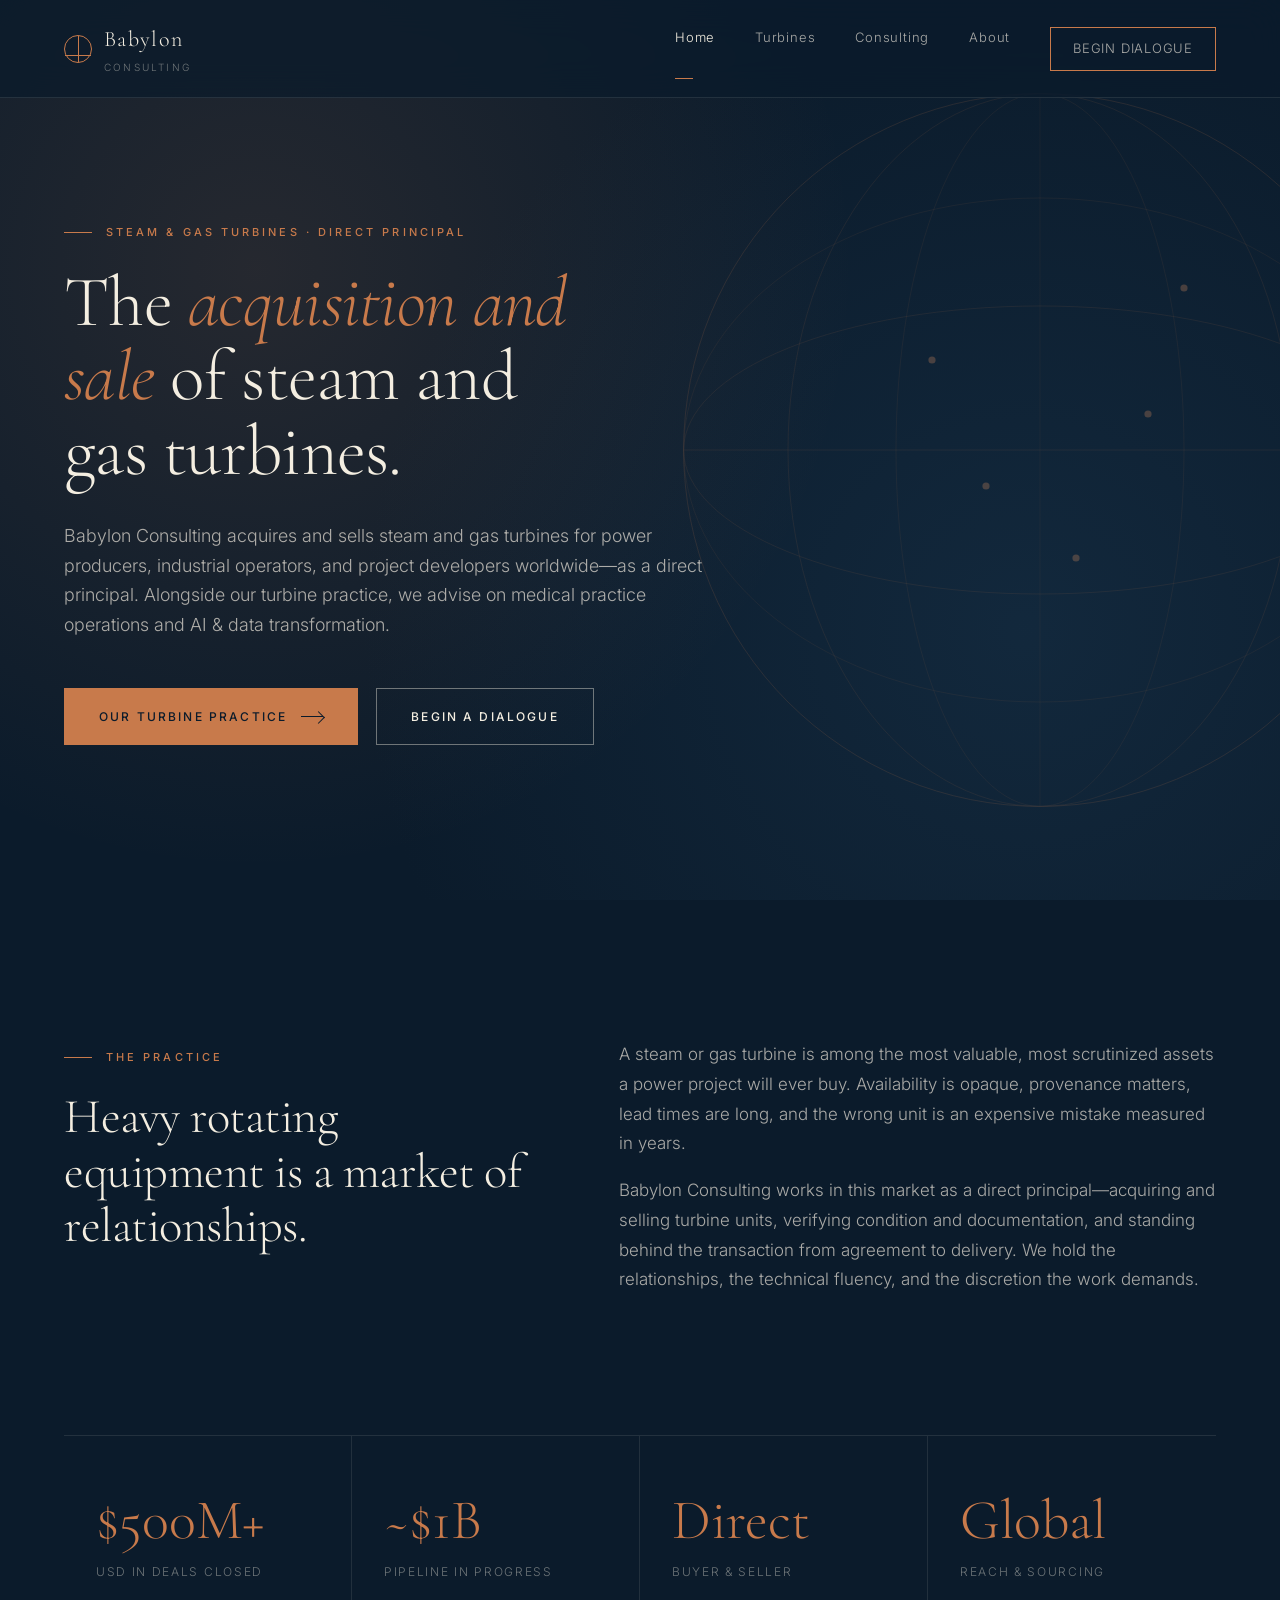
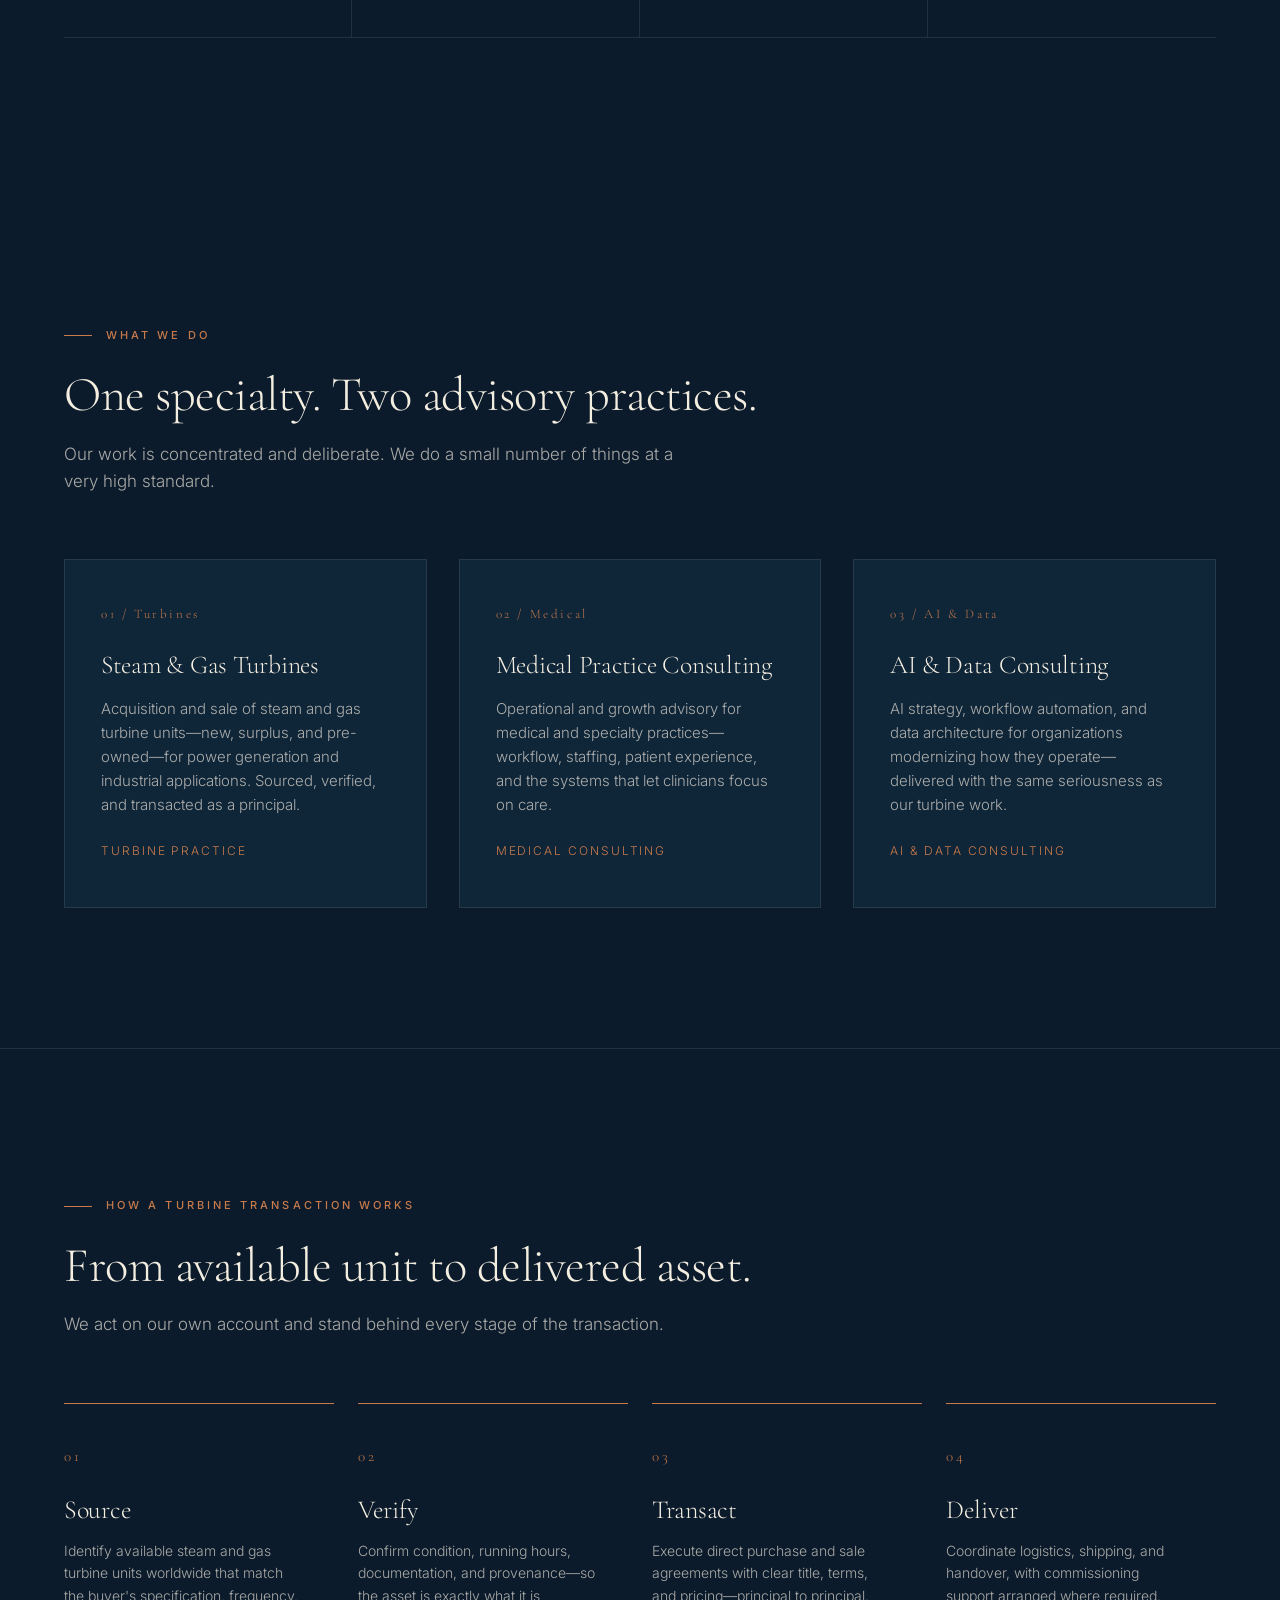
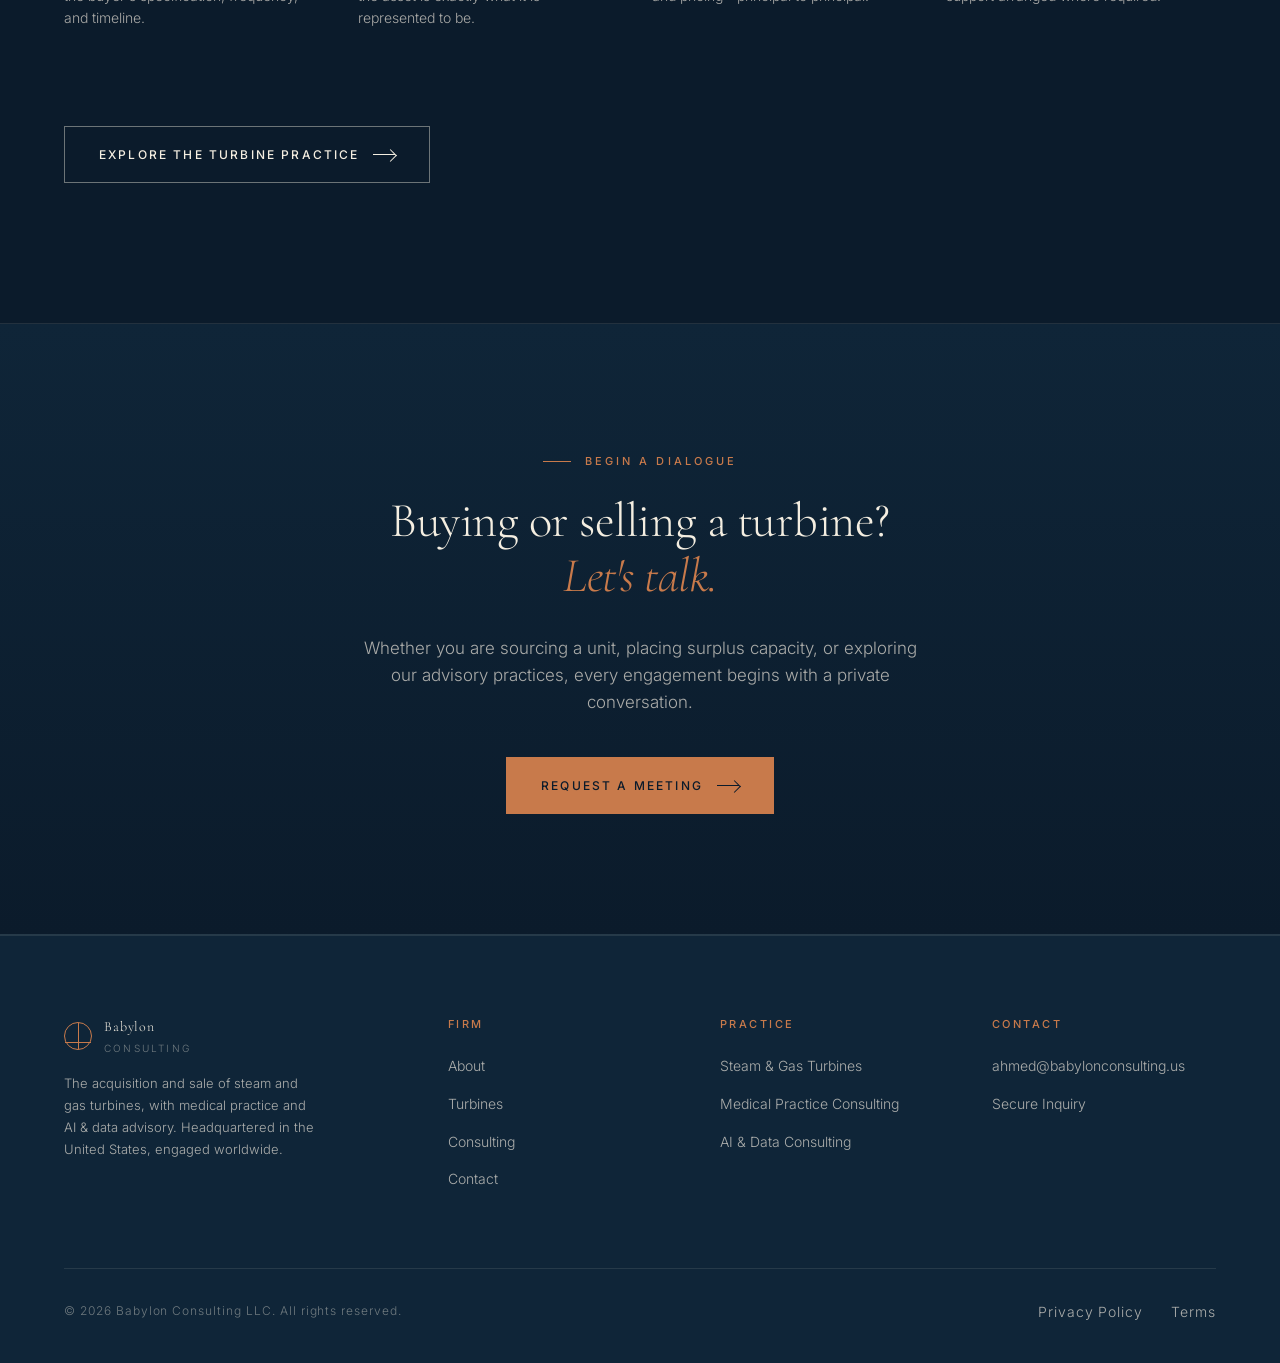
==== commit d49d8da2: "Reposition site: turbine principal + medical/AI consulting Refocus the entire site on three pillars " ====
--- a/index.html
+++ b/index.html
@@ -3,10 +3,10 @@
 <head>
 <meta charset="UTF-8">
 <meta name="viewport" content="width=device-width, initial-scale=1.0">
-<title>Babylon Consulting | Global Partner for Governments & Enterprise</title>
-<meta name="description" content="Babylon Consulting is a global advisory and deal-facilitation firm partnering with governments and enterprises across energy, mining, agriculture, health, industrial manufacturing, and trade.">
-<meta property="og:title" content="Babylon Consulting — Global Partner for Governments & Enterprise">
-<meta property="og:description" content="Advisory, deal origination, project facilitation, and cross-border execution for large-scale initiatives across strategic sectors.">
+<title>Babylon Consulting | Steam & Gas Turbines — Acquisition & Sale</title>
+<meta name="description" content="Babylon Consulting specializes in the acquisition and sale of steam and gas turbines as a direct principal, with consulting practices in medical practice operations and AI & data transformation.">
+<meta property="og:title" content="Babylon Consulting — Acquisition & Sale of Steam & Gas Turbines">
+<meta property="og:description" content="A direct principal in the acquisition and sale of steam and gas turbines, with medical practice and AI & data consulting.">
 <meta property="og:type" content="website">
 <link rel="preconnect" href="https://fonts.googleapis.com">
 <link rel="preconnect" href="https://fonts.gstatic.com" crossorigin>
@@ -22,8 +22,8 @@
   </a>
   <div class="nav-links" id="navLinks">
     <a href="index.html" class="active">Home</a>
-    <a href="sectors.html">Sectors</a>
-    <a href="capabilities.html">Capabilities</a>
+    <a href="turbines.html">Turbines</a>
+    <a href="consulting.html">Consulting</a>
     <a href="about.html">About</a>
     <a href="contact.html" class="nav-cta">Begin Dialogue</a>
   </div>
@@ -48,15 +48,15 @@
     <circle cx="280" cy="110" r="2" fill="#E09160"/>
   </svg>
   <div class="hero-inner">
-    <span class="eyebrow reveal">Global Advisory · Est. Babylon Consulting LLC</span>
+    <span class="eyebrow reveal">Steam &amp; Gas Turbines · Direct Principal</span>
     <h1 class="reveal delay-1">
-      A global partner for <em class="italic copper">nations</em> and <em class="italic copper">enterprise</em>—structuring the deals that shape tomorrow.
+      The <em class="italic copper">acquisition and sale</em> of steam and gas turbines.
     </h1>
     <p class="hero-lede reveal delay-2">
-      Babylon Consulting advises governments, sovereign entities, and large-scale enterprises on strategic initiatives across energy, mining, agriculture, health, industrial manufacturing, and cross-border trade. We originate, structure, and facilitate the projects that move economies forward.
+      Babylon Consulting acquires and sells steam and gas turbines for power producers, industrial operators, and project developers worldwide—as a direct principal. Alongside our turbine practice, we advise on medical practice operations and AI &amp; data transformation.
     </p>
     <div class="hero-actions reveal delay-3">
-      <a href="capabilities.html" class="btn btn-primary">Our Capabilities <span class="arrow"></span></a>
+      <a href="turbines.html" class="btn btn-primary">Our Turbine Practice <span class="arrow"></span></a>
       <a href="contact.html" class="btn btn-ghost">Begin a Dialogue</a>
     </div>
   </div>
@@ -66,12 +66,12 @@
   <div class="container">
     <div class="thesis">
       <div class="reveal">
-        <span class="eyebrow">The Thesis</span>
-        <h2 style="margin-top:24px;">The deals that matter are never simple.</h2>
+        <span class="eyebrow">The Practice</span>
+        <h2 style="margin-top:24px;">Heavy rotating equipment is a market of relationships.</h2>
       </div>
       <div class="reveal delay-1">
-        <p>Great undertakings—powering a region, moving commodities across borders, bringing healthcare to scale, standing up an industrial base—do not fail for lack of capital or ambition. They fail at the seams: between jurisdictions, between technical partners and political realities, between what is possible and what is permitted.</p>
-        <p>Babylon Consulting exists at those seams. We are the partner governments and enterprises bring in when the stakes, geographies, and counterparties are too serious for a generalist. We translate intent into structure, and structure into completion.</p>
+        <p>A steam or gas turbine is among the most valuable, most scrutinized assets a power project will ever buy. Availability is opaque, provenance matters, lead times are long, and the wrong unit is an expensive mistake measured in years.</p>
+        <p>Babylon Consulting works in this market as a direct principal—acquiring and selling turbine units, verifying condition and documentation, and standing behind the transaction from agreement to delivery. We hold the relationships, the technical fluency, and the discretion the work demands.</p>
       </div>
     </div>
   </div>
@@ -81,107 +81,91 @@
   <div class="container">
     <div class="stats reveal">
       <div class="stat">
-        <div class="stat-num">6</div>
-        <div class="stat-label">Strategic Sectors</div>
-      </div>
-      <div class="stat">
-        <div class="stat-num">4</div>
-        <div class="stat-label">Continents Engaged</div>
-      </div>
-      <div class="stat">
-        <div class="stat-num">7</div>
-        <div class="stat-label">Core Capabilities</div>
-      </div>
-      <div class="stat">
-        <div class="stat-num">1</div>
-        <div class="stat-label">Standard: Discretion</div>
-      </div>
-    </div>
-  </div>
-</section>
-
-<section class="section" id="sectors">
+        <div class="stat-num">$500M+</div>
+        <div class="stat-label">USD in Deals Closed</div>
+      </div>
+      <div class="stat">
+        <div class="stat-num">~$1B</div>
+        <div class="stat-label">Pipeline in Progress</div>
+      </div>
+      <div class="stat">
+        <div class="stat-num">Direct</div>
+        <div class="stat-label">Buyer &amp; Seller</div>
+      </div>
+      <div class="stat">
+        <div class="stat-num">Global</div>
+        <div class="stat-label">Reach &amp; Sourcing</div>
+      </div>
+    </div>
+  </div>
+</section>
+
+<section class="section" id="practice">
   <div class="container">
     <div class="reveal" style="max-width:760px; margin-bottom:64px;">
-      <span class="eyebrow">Sectors</span>
-      <h2 style="margin-top:24px;">Where we operate.</h2>
-      <p style="margin-top:18px; font-size:17px;">Our mandates concentrate in sectors where capital, policy, and technical execution must move as one. Each requires a different fluency. We maintain all of them.</p>
+      <span class="eyebrow">What We Do</span>
+      <h2 style="margin-top:24px;">One specialty. Two advisory practices.</h2>
+      <p style="margin-top:18px; font-size:17px;">Our work is concentrated and deliberate. We do a small number of things at a very high standard.</p>
     </div>
 
     <div class="grid grid-3 reveal">
       <div class="card">
-        <span class="card-num">01 / Energy</span>
-        <h3>Power, Turbines &amp; Transition</h3>
-        <p>Gas and renewable generation, turbine procurement, transmission infrastructure, and energy-security mandates for national and industrial clients.</p>
+        <span class="card-num">01 / Turbines</span>
+        <h3>Steam &amp; Gas Turbines</h3>
+        <p>Acquisition and sale of steam and gas turbine units—new, surplus, and pre-owned—for power generation and industrial applications. Sourced, verified, and transacted as a principal.</p>
+        <a href="turbines.html" class="card-link">Turbine Practice <span class="arrow"></span></a>
       </div>
       <div class="card">
-        <span class="card-num">02 / Mining</span>
-        <h3>Extractives &amp; Critical Minerals</h3>
-        <p>Licensing, offtake structuring, and partner introductions across precious metals, industrial minerals, and the inputs that modern supply chains depend on.</p>
+        <span class="card-num">02 / Medical</span>
+        <h3>Medical Practice Consulting</h3>
+        <p>Operational and growth advisory for medical and specialty practices—workflow, staffing, patient experience, and the systems that let clinicians focus on care.</p>
+        <a href="consulting.html#medical" class="card-link">Medical Consulting <span class="arrow"></span></a>
       </div>
       <div class="card">
-        <span class="card-num">03 / Agriculture</span>
-        <h3>Food Security &amp; Agribusiness</h3>
-        <p>Large-scale agricultural development, processing infrastructure, commodity trade, and food-security programs for nations and regional blocs.</p>
-      </div>
-      <div class="card">
-        <span class="card-num">04 / Health</span>
-        <h3>Healthcare Systems</h3>
-        <p>Hospital build-outs, supply and equipment procurement, public-health programs, and specialty service partnerships with vetted global providers.</p>
-      </div>
-      <div class="card">
-        <span class="card-num">05 / Industrial</span>
-        <h3>Manufacturing &amp; Heavy Industry</h3>
-        <p>Greenfield facility planning, capital equipment sourcing, technology transfer, and industrialization strategies for emerging and established economies.</p>
-      </div>
-      <div class="card">
-        <span class="card-num">06 / Trade</span>
-        <h3>Import, Export &amp; Logistics</h3>
-        <p>Cross-border commercial facilitation, customs and compliance architecture, freight and trade corridors, and bilateral commercial frameworks.</p>
+        <span class="card-num">03 / AI &amp; Data</span>
+        <h3>AI &amp; Data Consulting</h3>
+        <p>AI strategy, workflow automation, and data architecture for organizations modernizing how they operate—delivered with the same seriousness as our turbine work.</p>
+        <a href="consulting.html#ai" class="card-link">AI &amp; Data Consulting <span class="arrow"></span></a>
+      </div>
+    </div>
+  </div>
+</section>
+
+<div class="divider"></div>
+
+<section class="section">
+  <div class="container">
+    <div class="reveal" style="max-width:760px;">
+      <span class="eyebrow">How a Turbine Transaction Works</span>
+      <h2 style="margin-top:24px;">From available unit to delivered asset.</h2>
+      <p style="margin-top:18px; font-size:17px;">We act on our own account and stand behind every stage of the transaction.</p>
+    </div>
+
+    <div class="approach reveal">
+      <div class="step">
+        <span class="step-num">01</span>
+        <h4>Source</h4>
+        <p>Identify available steam and gas turbine units worldwide that match the buyer's specification, frequency, and timeline.</p>
+      </div>
+      <div class="step">
+        <span class="step-num">02</span>
+        <h4>Verify</h4>
+        <p>Confirm condition, running hours, documentation, and provenance—so the asset is exactly what it is represented to be.</p>
+      </div>
+      <div class="step">
+        <span class="step-num">03</span>
+        <h4>Transact</h4>
+        <p>Execute direct purchase and sale agreements with clear title, terms, and pricing—principal to principal.</p>
+      </div>
+      <div class="step">
+        <span class="step-num">04</span>
+        <h4>Deliver</h4>
+        <p>Coordinate logistics, shipping, and handover, with commissioning support arranged where required.</p>
       </div>
     </div>
 
     <div style="margin-top:56px;" class="reveal">
-      <a href="sectors.html" class="btn btn-ghost">Explore Sectors <span class="arrow"></span></a>
-    </div>
-  </div>
-</section>
-
-<div class="divider"></div>
-
-<section class="section">
-  <div class="container">
-    <div class="reveal" style="max-width:760px;">
-      <span class="eyebrow">Capabilities</span>
-      <h2 style="margin-top:24px;">What we are retained to do.</h2>
-      <p style="margin-top:18px; font-size:17px;">We are not a research house. Our value is operational—turning strategic intent into executed outcomes.</p>
-    </div>
-
-    <div class="approach reveal">
-      <div class="step">
-        <span class="step-num">01</span>
-        <h4>Strategic Advisory</h4>
-        <p>Sector strategy, market entry, and policy-aware planning for heads of state, ministries, and enterprise leadership.</p>
-      </div>
-      <div class="step">
-        <span class="step-num">02</span>
-        <h4>Deal Origination</h4>
-        <p>Sourcing and structuring mandates—from concession negotiations to joint ventures to offtake agreements.</p>
-      </div>
-      <div class="step">
-        <span class="step-num">03</span>
-        <h4>Project Facilitation</h4>
-        <p>Managing the long arc from feasibility through financial close and commissioning, with on-the-ground orchestration.</p>
-      </div>
-      <div class="step">
-        <span class="step-num">04</span>
-        <h4>Capital Introduction</h4>
-        <p>Connecting projects to sovereign, institutional, and family-office capital aligned to mandate and risk profile.</p>
-      </div>
-    </div>
-
-    <div style="margin-top:56px;" class="reveal">
-      <a href="capabilities.html" class="btn btn-ghost">All Capabilities <span class="arrow"></span></a>
+      <a href="turbines.html" class="btn btn-ghost">Explore the Turbine Practice <span class="arrow"></span></a>
     </div>
   </div>
 </section>
@@ -189,8 +173,8 @@
 <section class="cta-band">
   <div class="reveal">
     <span class="eyebrow" style="justify-content:center; display:inline-flex;">Begin a Dialogue</span>
-    <h2 style="margin-top:24px;">Serious conversations <em class="italic copper">begin quietly.</em></h2>
-    <p>If your mandate requires a partner who can hold complexity, move across borders, and close—reach out. Every engagement begins with a private conversation.</p>
+    <h2 style="margin-top:24px;">Buying or selling a turbine? <em class="italic copper">Let's talk.</em></h2>
+    <p>Whether you are sourcing a unit, placing surplus capacity, or exploring our advisory practices, every engagement begins with a private conversation.</p>
     <a href="contact.html" class="btn btn-primary">Request a Meeting <span class="arrow"></span></a>
   </div>
 </section>
@@ -202,24 +186,23 @@
         <span class="nav-brand-mark"></span>
         <span>Babylon<small>Consulting</small></span>
       </a>
-      <p>A global advisory and deal-facilitation firm. Headquartered in the United States, engaged worldwide.</p>
+      <p>The acquisition and sale of steam and gas turbines, with medical practice and AI &amp; data advisory. Headquartered in the United States, engaged worldwide.</p>
     </div>
     <div>
       <h5>Firm</h5>
       <ul>
         <li><a href="about.html">About</a></li>
-        <li><a href="capabilities.html">Capabilities</a></li>
-        <li><a href="sectors.html">Sectors</a></li>
+        <li><a href="turbines.html">Turbines</a></li>
+        <li><a href="consulting.html">Consulting</a></li>
         <li><a href="contact.html">Contact</a></li>
       </ul>
     </div>
     <div>
-      <h5>Sectors</h5>
+      <h5>Practice</h5>
       <ul>
-        <li><a href="sectors.html#energy">Energy</a></li>
-        <li><a href="sectors.html#mining">Mining</a></li>
-        <li><a href="sectors.html#agriculture">Agriculture</a></li>
-        <li><a href="sectors.html#health">Health</a></li>
+        <li><a href="turbines.html">Steam &amp; Gas Turbines</a></li>
+        <li><a href="consulting.html#medical">Medical Practice Consulting</a></li>
+        <li><a href="consulting.html#ai">AI &amp; Data Consulting</a></li>
       </ul>
     </div>
     <div>
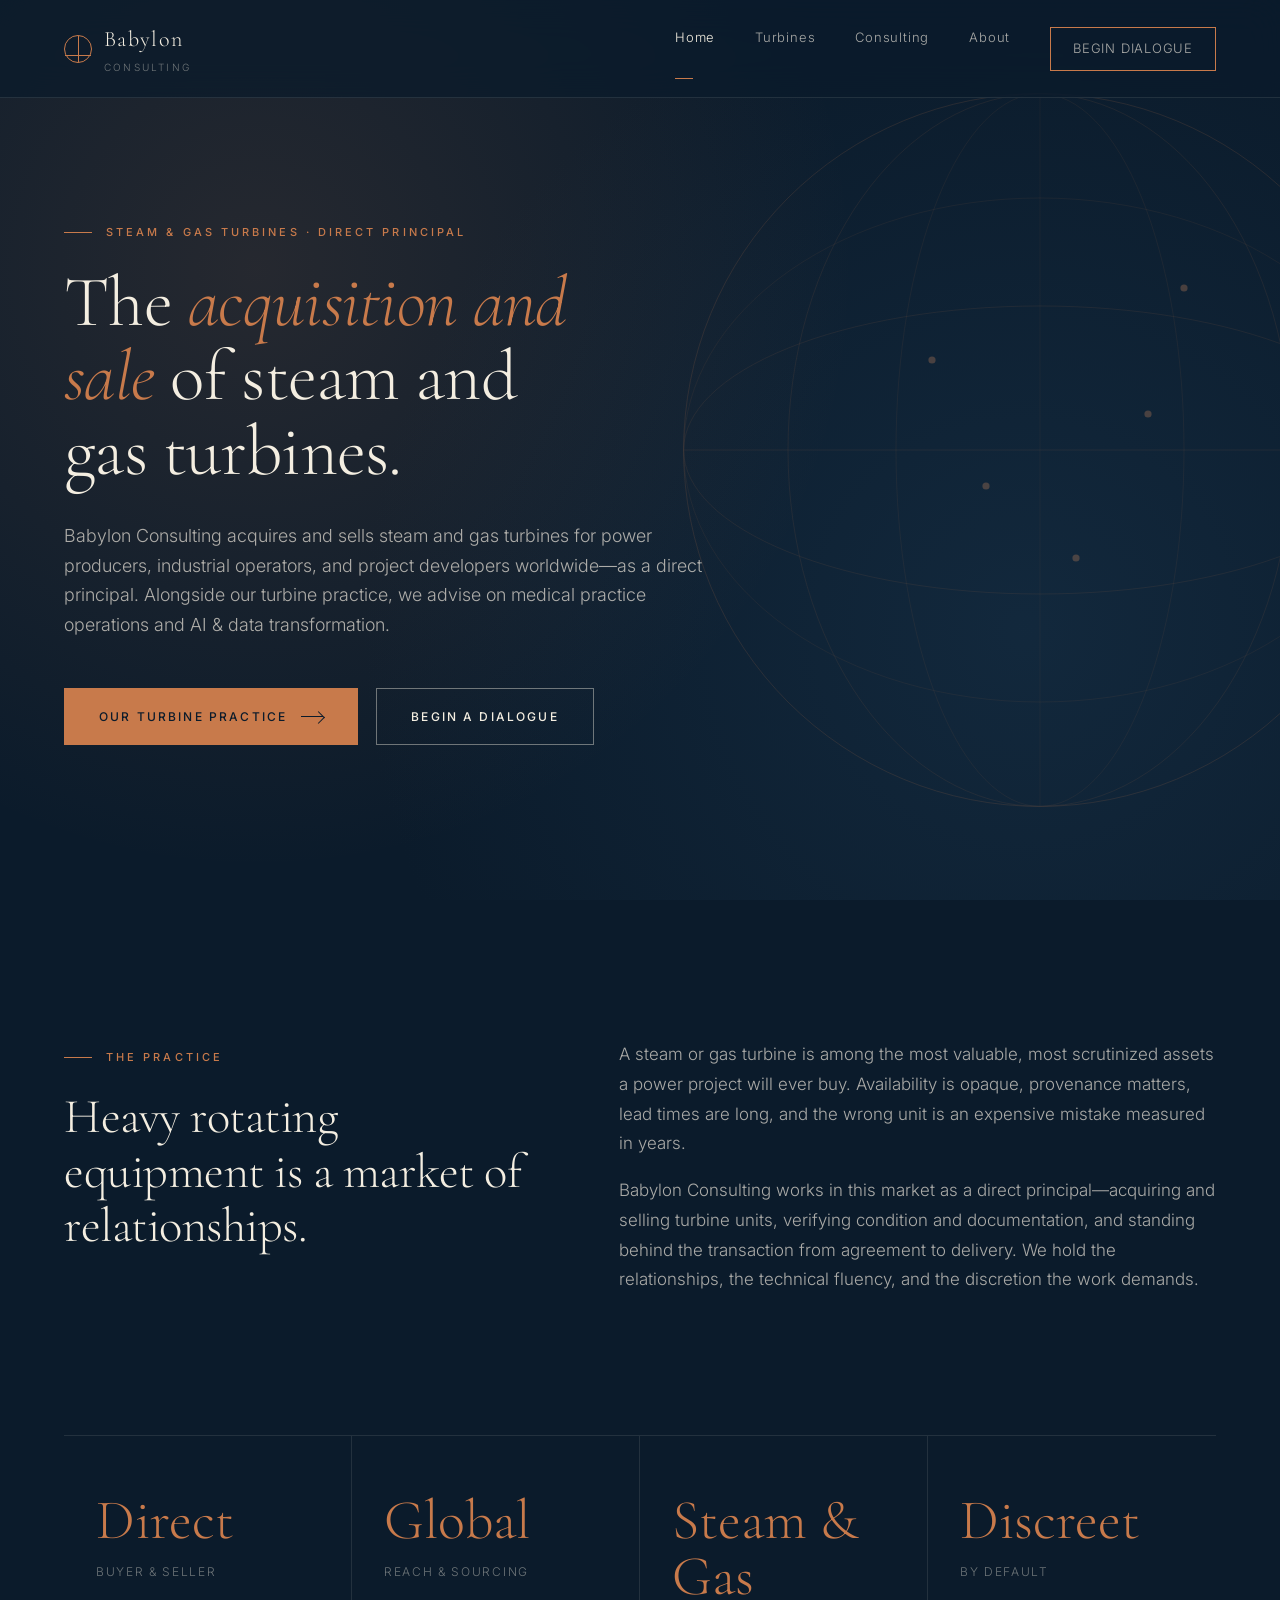
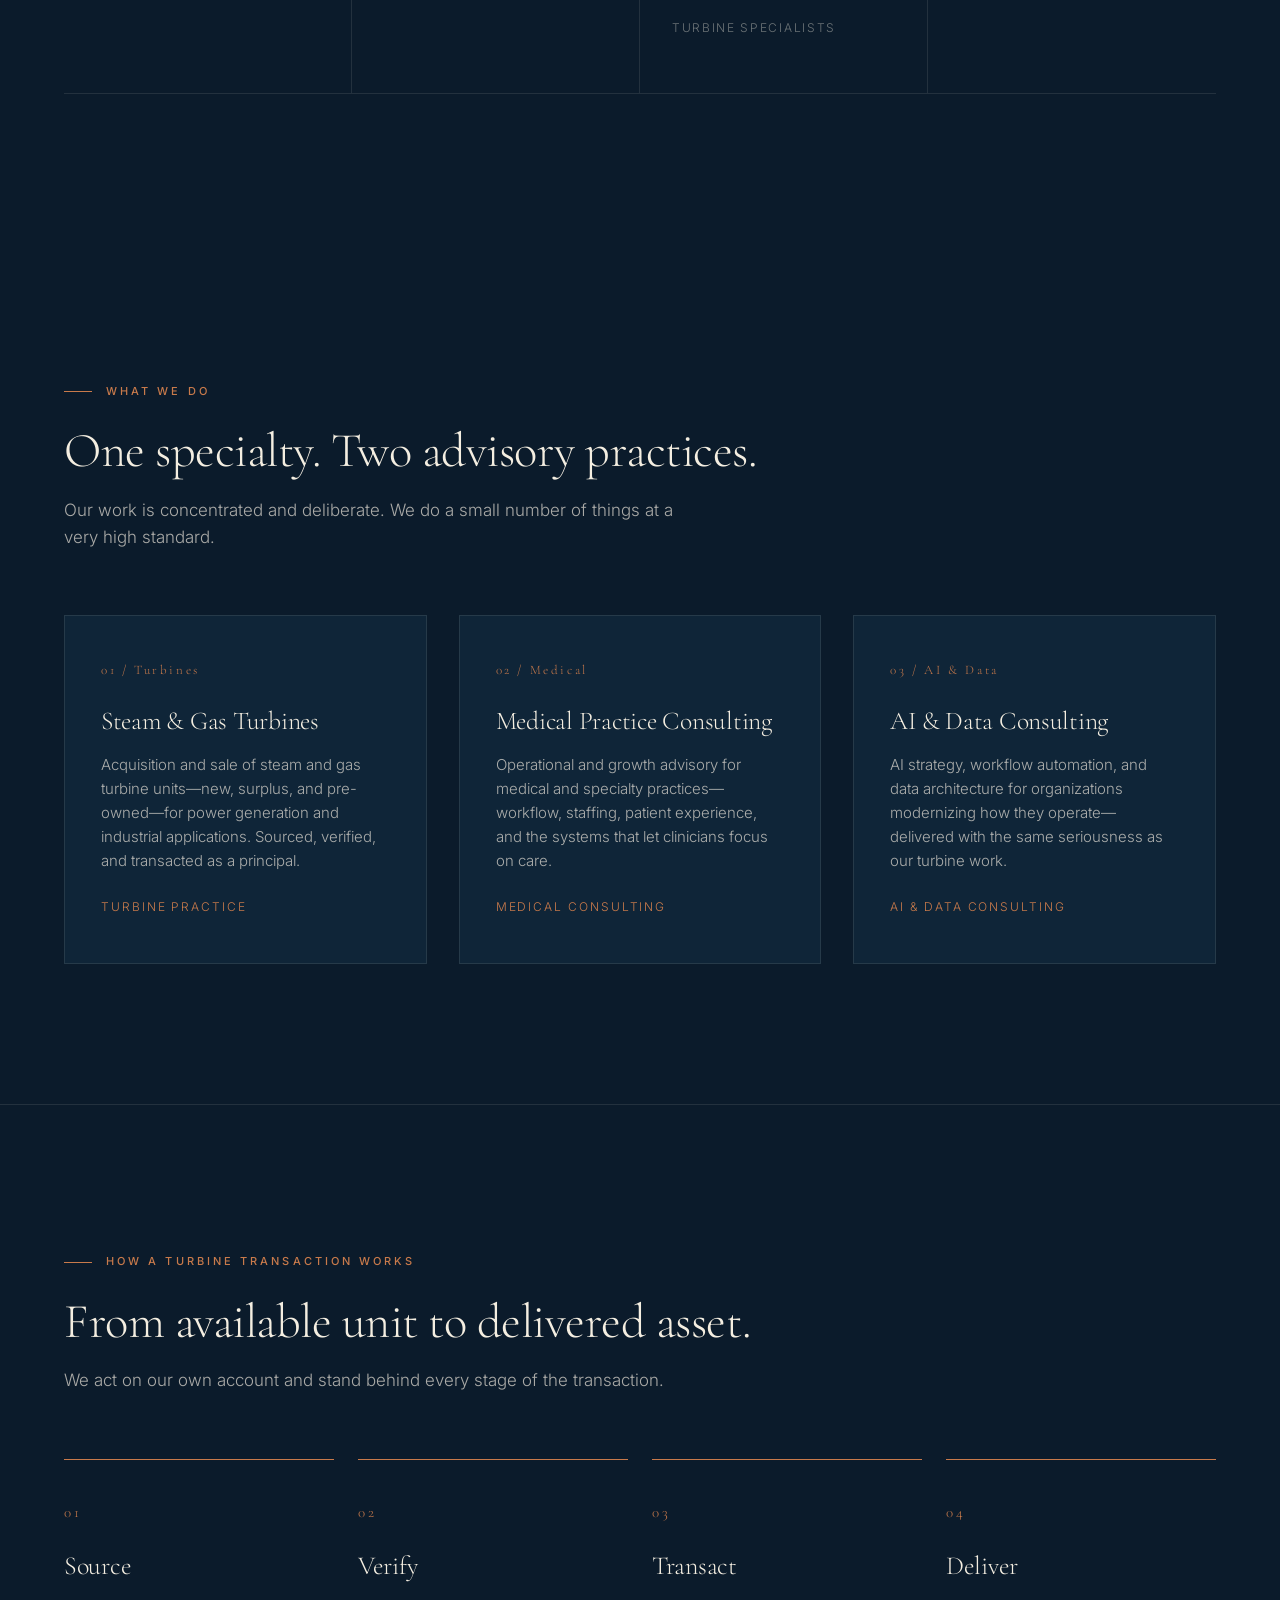
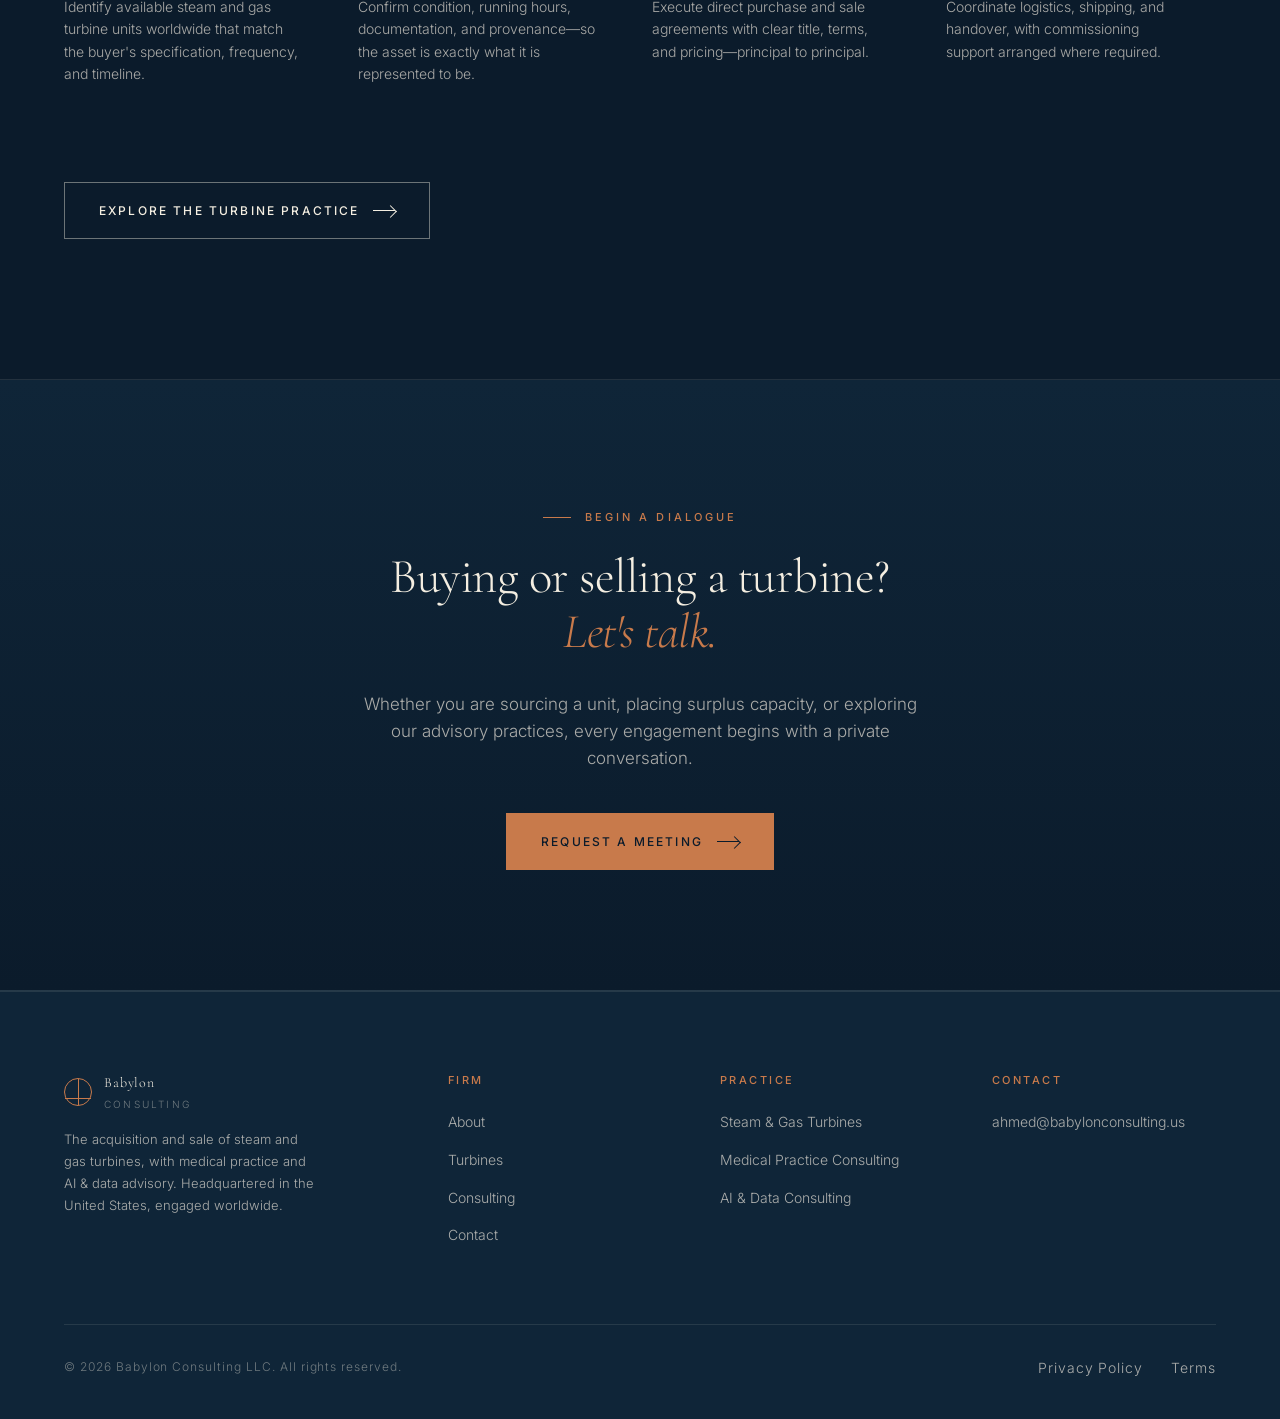
==== commit 72be0079: "Remove inventory, drop financial claims, simplify contact to email - Delete the available-inventory/" ====
--- a/index.html
+++ b/index.html
@@ -81,20 +81,20 @@
   <div class="container">
     <div class="stats reveal">
       <div class="stat">
-        <div class="stat-num">$500M+</div>
-        <div class="stat-label">USD in Deals Closed</div>
-      </div>
-      <div class="stat">
-        <div class="stat-num">~$1B</div>
-        <div class="stat-label">Pipeline in Progress</div>
-      </div>
-      <div class="stat">
         <div class="stat-num">Direct</div>
         <div class="stat-label">Buyer &amp; Seller</div>
       </div>
       <div class="stat">
         <div class="stat-num">Global</div>
         <div class="stat-label">Reach &amp; Sourcing</div>
+      </div>
+      <div class="stat">
+        <div class="stat-num">Steam &amp; Gas</div>
+        <div class="stat-label">Turbine Specialists</div>
+      </div>
+      <div class="stat">
+        <div class="stat-num">Discreet</div>
+        <div class="stat-label">By Default</div>
       </div>
     </div>
   </div>
@@ -209,7 +209,6 @@
       <h5>Contact</h5>
       <ul>
         <li><a href="mailto:ahmed@babylonconsulting.us">ahmed@babylonconsulting.us</a></li>
-        <li><a href="contact.html">Secure Inquiry</a></li>
       </ul>
     </div>
   </div>
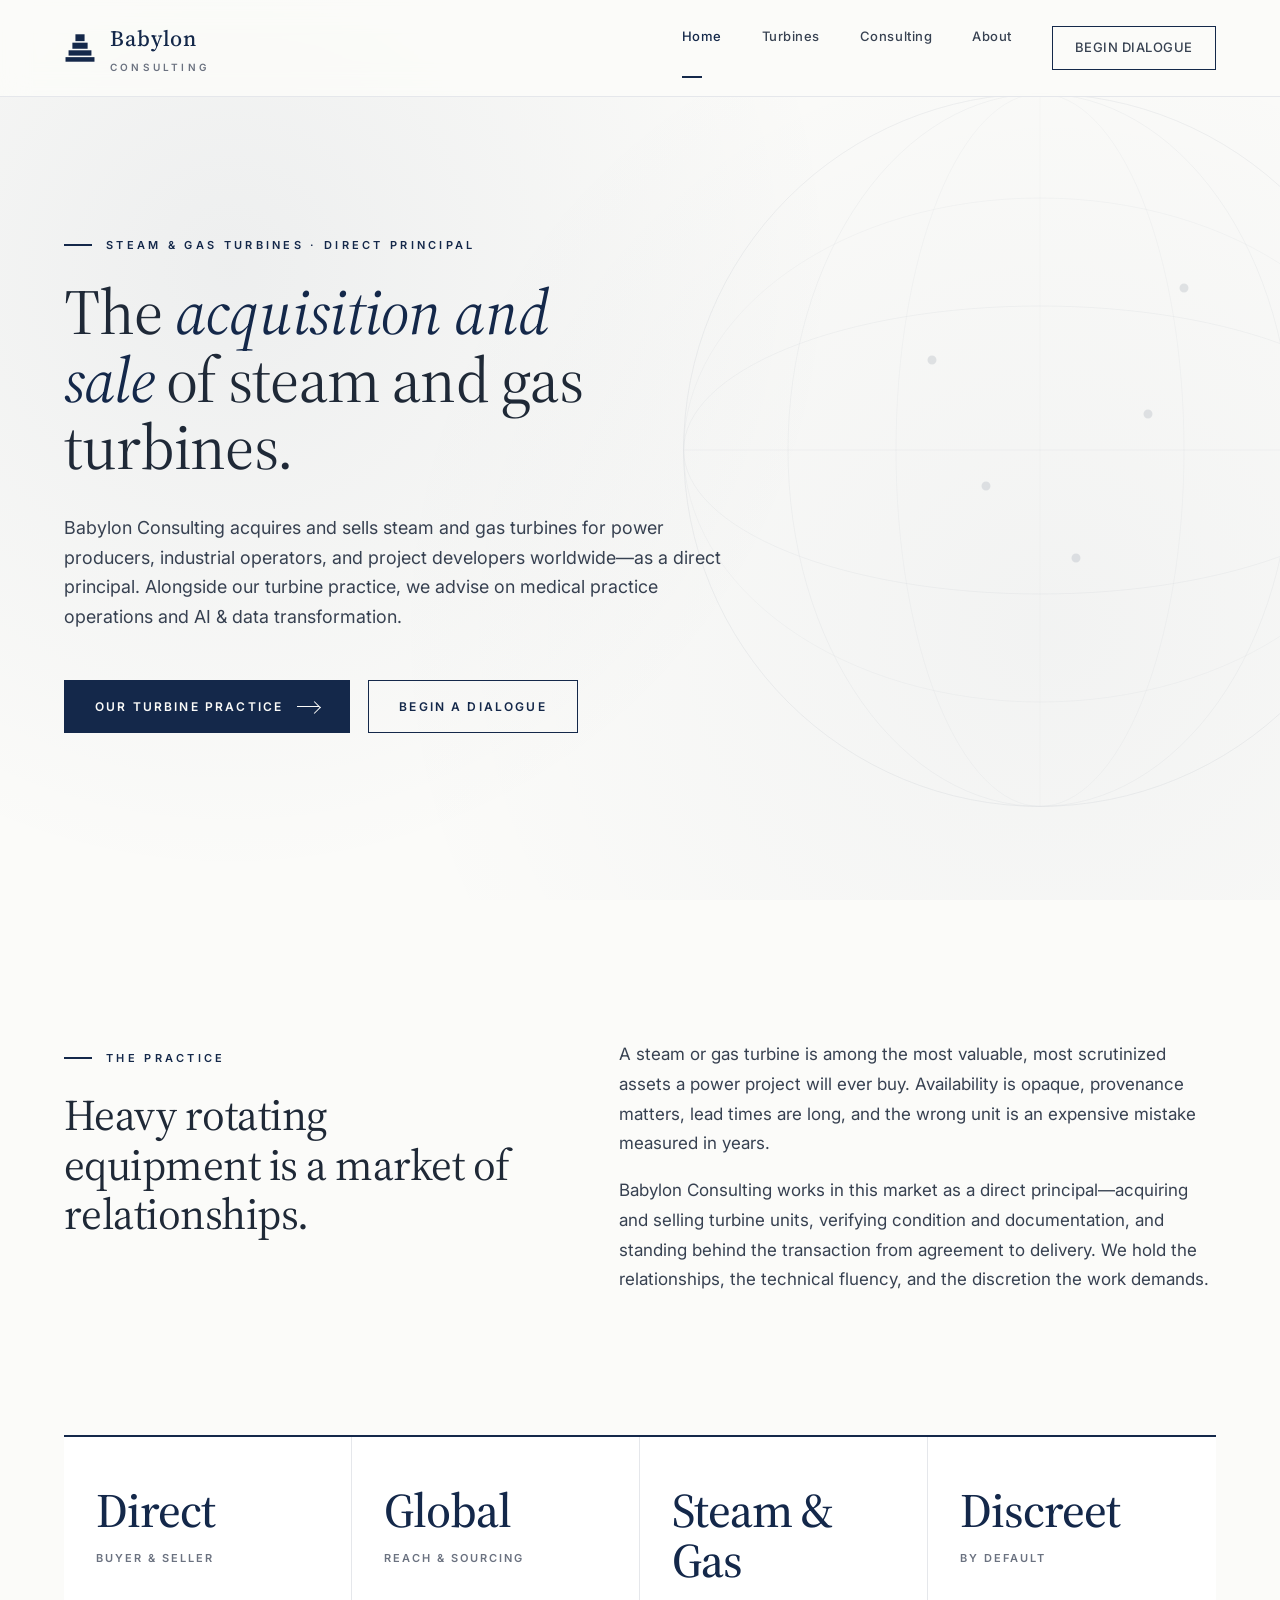
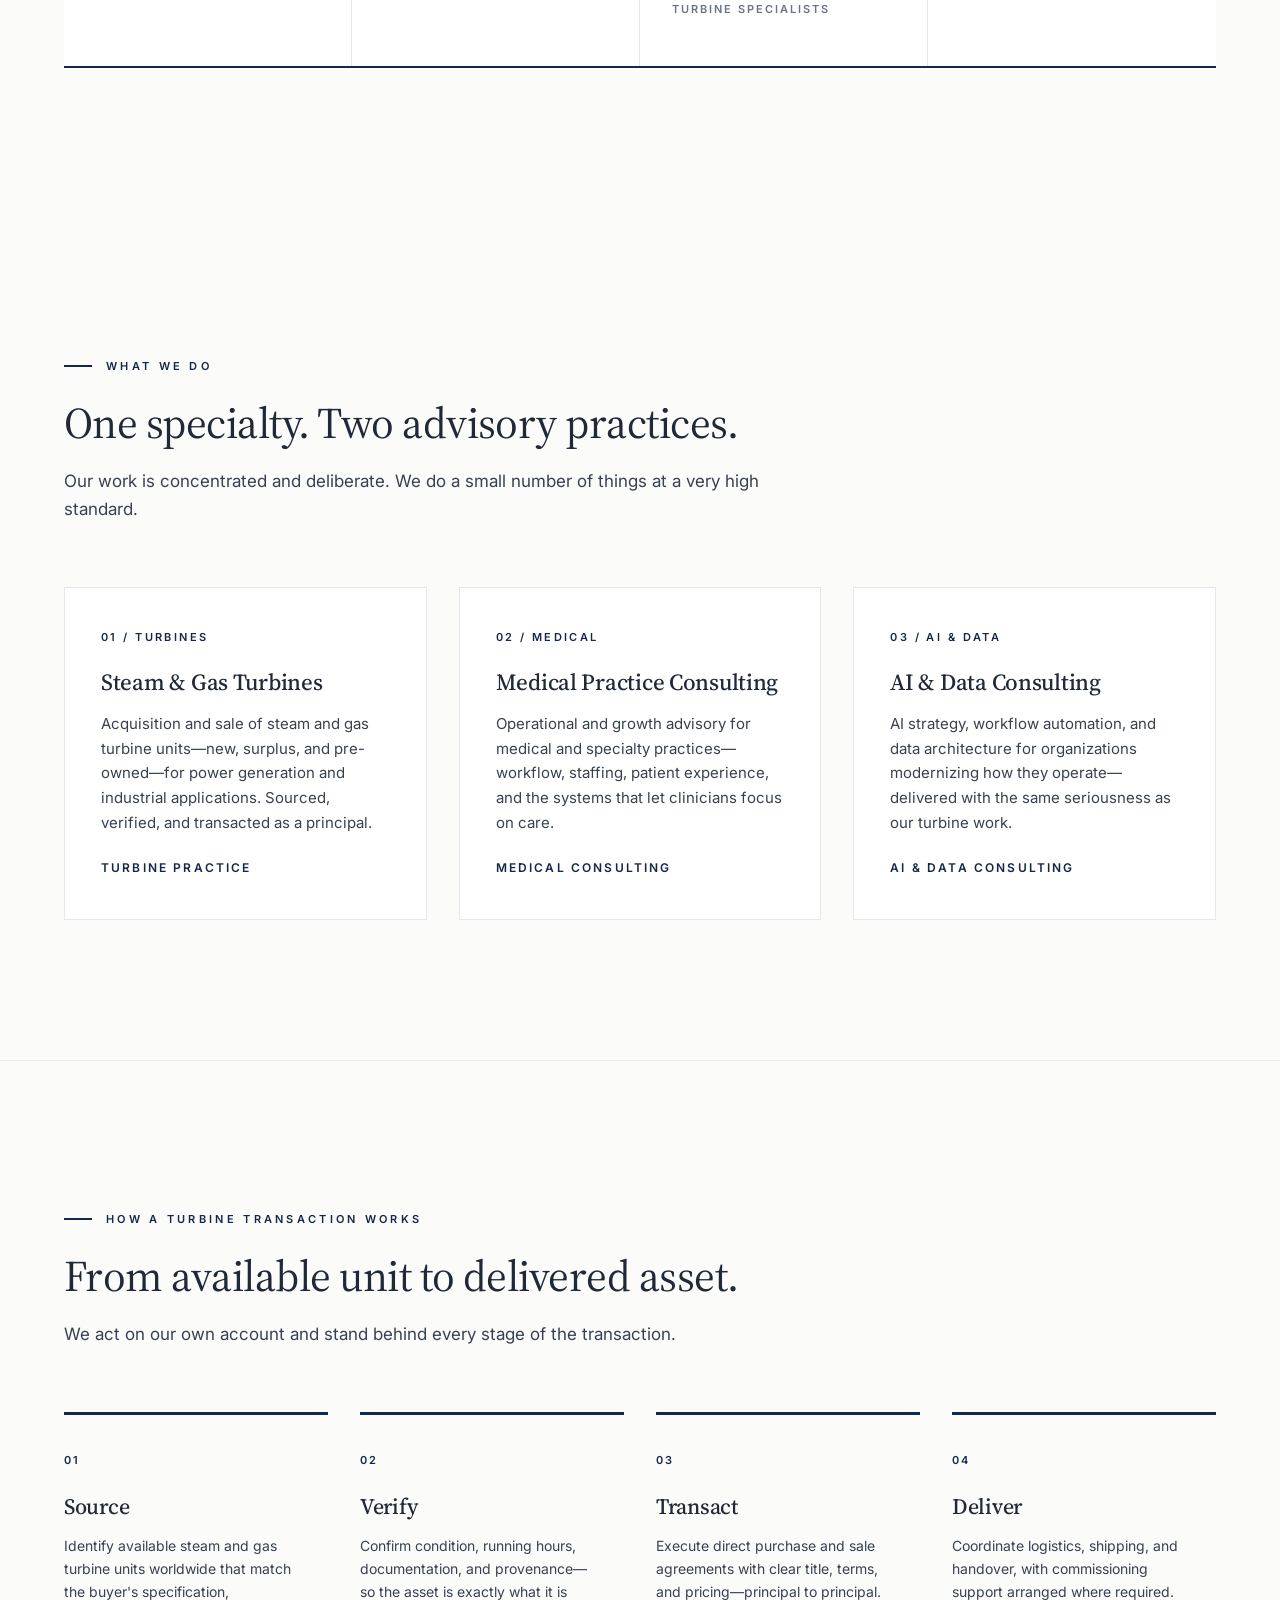
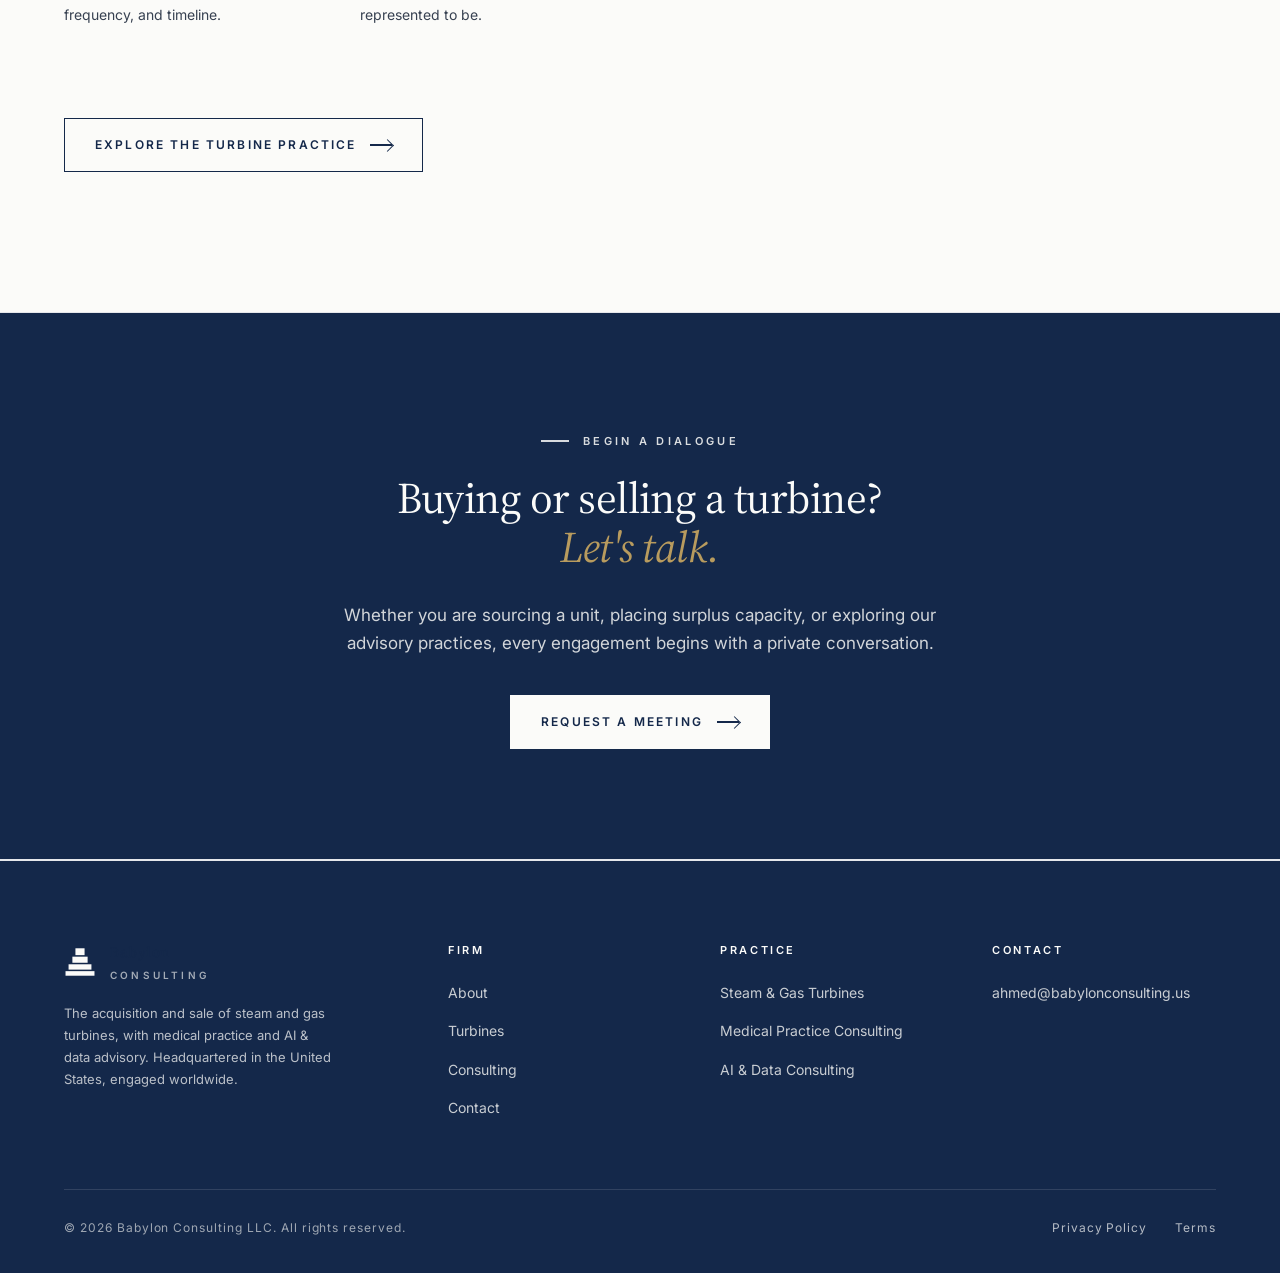
==== commit 8eace3a9: "Rebrand to Babylon Blue identity v2 Move from copper-on-warm-dark (boutique editorial) to navy-on-st" ====
--- a/index.html
+++ b/index.html
@@ -10,7 +10,7 @@
 <meta property="og:type" content="website">
 <link rel="preconnect" href="https://fonts.googleapis.com">
 <link rel="preconnect" href="https://fonts.gstatic.com" crossorigin>
-<link href="https://fonts.googleapis.com/css2?family=Cormorant+Garamond:ital,wght@0,300;0,400;1,300;1,400&family=Inter:wght@300;400;500&display=swap" rel="stylesheet">
+<link href="https://fonts.googleapis.com/css2?family=Source+Serif+4:opsz,wght@8..60,300;8..60,400;8..60,500;8..60,600;8..60,700&family=Inter:wght@400;500;600&display=swap" rel="stylesheet">
 <link rel="stylesheet" href="styles.css">
 </head>
 <body>
--- a/styles.css
+++ b/styles.css
@@ -1,18 +1,36 @@
-/* Babylon Consulting — Global Partner Design System */
+/* Babylon Consulting — Identity v2 (Babylon Blue) */
 
 :root {
-  --ink: #0B1B2B;
-  --ink-2: #0F2538;
-  --ink-3: #173148;
-  --ink-line: rgba(244, 238, 225, 0.1);
-  --ivory: #F4EEE1;
-  --ivory-2: #ECE4D2;
-  --ivory-dim: rgba(244, 238, 225, 0.68);
-  --ivory-faint: rgba(244, 238, 225, 0.42);
-  --copper: #C87A4B;
-  --copper-deep: #9A5A33;
-  --copper-bright: #E09160;
-  --sand: #D4C4A8;
+  /* New Babylon palette */
+  --babylon:       #14284A;
+  --babylon-dark:  #0E1D38;
+  --lapis:         #2C4870;
+  --stone:         #FBFBF9;
+  --paper:         #FFFFFF;
+  --gray-50:       #F8F9FB;
+  --gray-100:      #F3F4F6;
+  --gray-200:      #E5E7EB;
+  --gray-300:      #D1D5DB;
+  --gray-400:      #9CA3AF;
+  --gray-500:      #6B7280;
+  --gray-600:      #4B5563;
+  --gray-700:      #374151;
+  --ink:           #1F2937;
+  --gold:          #B89B5E;
+
+  /* Legacy aliases (used by inline styles in some HTML files) */
+  --ivory:         var(--babylon);
+  --copper:        var(--babylon);
+  --ivory-dim:     var(--gray-500);
+  --ivory-faint:   var(--gray-400);
+  --ink-line:      var(--gray-200);
+  --ink-2:         var(--stone);
+  --ink-3:         var(--gray-100);
+  --copper-deep:   var(--babylon-dark);
+  --copper-bright: var(--lapis);
+  --sand:          var(--gray-200);
+
+  /* Sizing */
   --section-pad: 140px 64px;
   --max-w: 1280px;
   --ease: cubic-bezier(0.2, 0.7, 0.2, 1);
@@ -22,12 +40,12 @@
 html { scroll-behavior: smooth; }
 
 body {
-  background: var(--ink);
-  color: var(--ivory);
+  background: var(--stone);
+  color: var(--ink);
   font-family: 'Inter', -apple-system, BlinkMacSystemFont, sans-serif;
-  font-weight: 300;
+  font-weight: 400;
   font-size: 16px;
-  line-height: 1.6;
+  line-height: 1.65;
   overflow-x: hidden;
   -webkit-font-smoothing: antialiased;
   text-rendering: optimizeLegibility;
@@ -38,29 +56,30 @@
 
 /* Typography */
 h1, h2, h3, h4 {
-  font-family: 'Cormorant Garamond', 'Times New Roman', serif;
-  font-weight: 300;
-  letter-spacing: -0.01em;
-}
-h1 { font-size: clamp(44px, 5.6vw, 84px); line-height: 1.04; }
-h2 { font-size: clamp(32px, 3.8vw, 56px); line-height: 1.12; }
-h3 { font-size: clamp(22px, 2vw, 28px); line-height: 1.25; }
-h4 { font-size: 18px; line-height: 1.4; font-weight: 400; }
-
-p { color: var(--ivory-dim); max-width: 62ch; }
+  font-family: 'Source Serif 4', 'Source Serif Pro', 'Georgia', serif;
+  font-weight: 400;
+  letter-spacing: -0.012em;
+  color: var(--ink);
+}
+h1 { font-size: clamp(40px, 5vw, 72px); line-height: 1.06; }
+h2 { font-size: clamp(28px, 3.4vw, 48px); line-height: 1.14; }
+h3 { font-size: clamp(20px, 1.8vw, 26px); line-height: 1.3; font-weight: 500; color: var(--babylon); }
+h4 { font-size: 17px; line-height: 1.4; font-weight: 600; color: var(--babylon); }
+
+p { color: var(--gray-700); max-width: 64ch; }
 p + p { margin-top: 1em; }
 
-em.italic { font-style: italic; font-family: 'Cormorant Garamond', serif; }
-.copper { color: var(--copper); }
-.ivory-dim { color: var(--ivory-dim); }
+em.italic { font-style: italic; font-family: 'Source Serif 4', serif; color: var(--babylon); }
+.copper { color: var(--babylon); }
+.ivory-dim { color: var(--gray-500); }
 
 .eyebrow {
   font-family: 'Inter', sans-serif;
   font-size: 11px;
-  letter-spacing: 0.28em;
-  text-transform: uppercase;
-  color: var(--copper);
-  font-weight: 500;
+  letter-spacing: 0.3em;
+  text-transform: uppercase;
+  color: var(--babylon);
+  font-weight: 600;
   display: inline-flex;
   align-items: center;
   gap: 14px;
@@ -68,15 +87,15 @@
 .eyebrow::before {
   content: '';
   width: 28px;
-  height: 1px;
-  background: var(--copper);
+  height: 2px;
+  background: var(--babylon);
 }
 
 /* Layout */
 .container { max-width: var(--max-w); margin: 0 auto; }
 .section { padding: var(--section-pad); position: relative; }
 .section-sm { padding: 96px 64px; }
-.divider { height: 1px; background: var(--ink-line); width: 100%; }
+.divider { height: 1px; background: var(--gray-200); width: 100%; }
 
 .grid { display: grid; gap: 32px; }
 .grid-2 { grid-template-columns: repeat(2, 1fr); }
@@ -90,60 +109,48 @@
   left: 0;
   right: 0;
   z-index: 100;
-  padding: 22px 64px;
+  padding: 20px 64px;
   display: flex;
   align-items: center;
   justify-content: space-between;
-  background: rgba(11, 27, 43, 0.72);
-  backdrop-filter: blur(18px);
-  -webkit-backdrop-filter: blur(18px);
-  border-bottom: 1px solid var(--ink-line);
+  background: rgba(251, 251, 249, 0.92);
+  backdrop-filter: blur(14px);
+  -webkit-backdrop-filter: blur(14px);
+  border-bottom: 1px solid var(--gray-200);
   transition: background 0.3s var(--ease);
 }
 .nav-brand {
-  font-family: 'Cormorant Garamond', serif;
+  font-family: 'Source Serif 4', serif;
   font-size: 22px;
-  letter-spacing: 0.06em;
-  color: var(--ivory);
+  font-weight: 500;
+  letter-spacing: 0.04em;
+  color: var(--babylon);
   display: flex;
   align-items: center;
-  gap: 12px;
+  gap: 14px;
 }
 .nav-brand-mark {
-  width: 28px;
-  height: 28px;
-  border: 1px solid var(--copper);
-  border-radius: 50%;
-  position: relative;
+  width: 32px;
+  height: 32px;
   flex-shrink: 0;
+  background-image: url("data:image/svg+xml;utf8,<svg xmlns='http://www.w3.org/2000/svg' viewBox='0 0 42 42'><rect x='2' y='33' width='38' height='6' fill='%2314284A'/><rect x='6' y='24' width='30' height='7' fill='%2314284A'/><rect x='11' y='14' width='20' height='8' fill='%2314284A'/><rect x='15' y='3' width='12' height='9' fill='%2314284A'/></svg>");
+  background-size: contain;
+  background-repeat: no-repeat;
+  background-position: center;
+  border: none;
+  border-radius: 0;
 }
 .nav-brand-mark::before,
-.nav-brand-mark::after {
-  content: '';
-  position: absolute;
-  background: var(--copper);
-}
-.nav-brand-mark::before {
-  inset: 0;
-  margin: auto;
-  width: 100%;
-  height: 1px;
-  top: 50%;
-}
-.nav-brand-mark::after {
-  left: 50%;
-  top: 0;
-  bottom: 0;
-  width: 1px;
-}
+.nav-brand-mark::after { display: none; }
 .nav-brand small {
   font-family: 'Inter', sans-serif;
   font-size: 10px;
-  letter-spacing: 0.22em;
-  text-transform: uppercase;
-  color: var(--ivory-faint);
+  font-weight: 600;
+  letter-spacing: 0.32em;
+  text-transform: uppercase;
+  color: var(--gray-500);
   display: block;
-  margin-top: 2px;
+  margin-top: 3px;
 }
 
 .nav-links {
@@ -153,35 +160,37 @@
 }
 .nav-links a {
   font-size: 13px;
-  letter-spacing: 0.06em;
-  color: var(--ivory-dim);
+  font-weight: 500;
+  letter-spacing: 0.04em;
+  color: var(--gray-700);
   transition: color 0.2s var(--ease);
   position: relative;
 }
 .nav-links a:hover,
-.nav-links a.active { color: var(--ivory); }
+.nav-links a.active { color: var(--babylon); }
 .nav-links a.active::after {
   content: '';
   position: absolute;
   bottom: -8px;
   left: 0;
-  width: 18px;
-  height: 1px;
-  background: var(--copper);
+  width: 20px;
+  height: 2px;
+  background: var(--babylon);
 }
 
 .nav-cta {
   padding: 10px 22px;
-  border: 1px solid var(--copper);
-  color: var(--ivory);
+  border: 1.5px solid var(--babylon);
+  color: var(--babylon);
   font-size: 12px;
-  letter-spacing: 0.14em;
-  text-transform: uppercase;
+  letter-spacing: 0.16em;
+  text-transform: uppercase;
+  font-weight: 600;
   transition: all 0.25s var(--ease);
 }
 .nav-cta:hover {
-  background: var(--copper);
-  color: var(--ink);
+  background: var(--babylon);
+  color: var(--stone);
 }
 
 .nav-burger { display: none; }
@@ -191,33 +200,35 @@
   display: inline-flex;
   align-items: center;
   gap: 14px;
-  padding: 18px 34px;
+  padding: 16px 30px;
   font-size: 12px;
   letter-spacing: 0.18em;
   text-transform: uppercase;
-  font-weight: 500;
-  transition: all 0.3s var(--ease);
-  border: 1px solid transparent;
+  font-weight: 600;
+  transition: all 0.25s var(--ease);
+  border: 1.5px solid transparent;
 }
 .btn-primary {
-  background: var(--copper);
-  color: var(--ink);
+  background: var(--babylon);
+  color: var(--stone);
+  border-color: var(--babylon);
 }
 .btn-primary:hover {
-  background: var(--copper-bright);
-  transform: translateY(-2px);
+  background: var(--babylon-dark);
+  border-color: var(--babylon-dark);
+  transform: translateY(-1px);
 }
 .btn-ghost {
-  border-color: var(--ivory-faint);
-  color: var(--ivory);
+  border-color: var(--babylon);
+  color: var(--babylon);
 }
 .btn-ghost:hover {
-  border-color: var(--copper);
-  color: var(--copper);
+  background: var(--babylon);
+  color: var(--stone);
 }
 .btn .arrow {
   width: 22px;
-  height: 1px;
+  height: 1.5px;
   background: currentColor;
   position: relative;
 }
@@ -228,8 +239,8 @@
   top: -3px;
   width: 8px;
   height: 8px;
-  border-top: 1px solid currentColor;
-  border-right: 1px solid currentColor;
+  border-top: 1.5px solid currentColor;
+  border-right: 1.5px solid currentColor;
   transform: rotate(45deg);
 }
 
@@ -241,14 +252,15 @@
   align-items: center;
   position: relative;
   overflow: hidden;
+  background: var(--stone);
 }
 .hero::before {
   content: '';
   position: absolute;
   inset: 0;
   background:
-    radial-gradient(circle at 20% 30%, rgba(200, 122, 75, 0.14), transparent 50%),
-    radial-gradient(circle at 80% 70%, rgba(23, 49, 72, 0.6), transparent 55%);
+    radial-gradient(circle at 18% 30%, rgba(20, 40, 74, 0.06), transparent 50%),
+    radial-gradient(circle at 82% 70%, rgba(20, 40, 74, 0.04), transparent 55%);
   pointer-events: none;
 }
 .hero-globe {
@@ -258,8 +270,16 @@
   transform: translateY(-50%);
   width: 720px;
   height: 720px;
-  opacity: 0.28;
+  opacity: 0.10;
   pointer-events: none;
+}
+.hero-globe circle,
+.hero-globe ellipse,
+.hero-globe line {
+  stroke: var(--babylon) !important;
+}
+.hero-globe circle[fill] {
+  fill: var(--babylon) !important;
 }
 .hero-inner {
   position: relative;
@@ -270,13 +290,13 @@
 }
 .hero h1 {
   margin: 24px 0 32px;
-  max-width: 16ch;
+  max-width: 18ch;
 }
 .hero-lede {
   font-size: clamp(17px, 1.4vw, 20px);
   line-height: 1.65;
-  color: var(--ivory-dim);
-  max-width: 58ch;
+  color: var(--gray-700);
+  max-width: 60ch;
   margin-bottom: 48px;
 }
 .hero-actions {
@@ -288,19 +308,28 @@
 /* Page Hero (inner pages) */
 .page-hero {
   padding: 180px 64px 100px;
-  background: linear-gradient(180deg, var(--ink-2) 0%, var(--ink) 100%);
-  position: relative;
-}
+  background: var(--stone);
+  border-bottom: 1px solid var(--gray-200);
+  position: relative;
+}
+.page-hero::before {
+  content: '';
+  position: absolute;
+  inset: 0;
+  background: radial-gradient(circle at 80% 0%, rgba(20, 40, 74, 0.05), transparent 50%);
+  pointer-events: none;
+}
+.page-hero > * { position: relative; z-index: 2; }
 .page-hero .eyebrow { margin-bottom: 20px; }
-.page-hero h1 { max-width: 18ch; margin-bottom: 28px; }
-.page-hero p { font-size: 18px; line-height: 1.6; }
+.page-hero h1 { max-width: 20ch; margin-bottom: 28px; }
+.page-hero p { font-size: 18px; line-height: 1.6; color: var(--gray-700); }
 
 /* Cards */
 .card {
-  padding: 44px 36px;
-  background: var(--ink-2);
-  border: 1px solid var(--ink-line);
-  transition: all 0.35s var(--ease);
+  padding: 40px 36px;
+  background: var(--paper);
+  border: 1px solid var(--gray-200);
+  transition: all 0.3s var(--ease);
   position: relative;
   overflow: hidden;
 }
@@ -309,35 +338,41 @@
   position: absolute;
   top: 0;
   left: 0;
-  width: 0;
-  height: 1px;
-  background: var(--copper);
-  transition: width 0.6s var(--ease);
+  right: 0;
+  height: 3px;
+  background: var(--babylon);
+  transform: scaleX(0);
+  transform-origin: left;
+  transition: transform 0.5s var(--ease);
 }
 .card:hover {
-  background: var(--ink-3);
-  transform: translateY(-4px);
-}
-.card:hover::before { width: 100%; }
+  border-color: var(--babylon);
+  transform: translateY(-3px);
+  box-shadow: 0 12px 32px rgba(20, 40, 74, 0.08);
+}
+.card:hover::before { transform: scaleX(1); }
 .card-num {
-  font-family: 'Cormorant Garamond', serif;
-  font-size: 13px;
-  color: var(--copper);
-  letter-spacing: 0.2em;
-  margin-bottom: 24px;
+  font-family: 'Inter', sans-serif;
+  font-size: 11px;
+  font-weight: 600;
+  color: var(--babylon);
+  letter-spacing: 0.22em;
+  text-transform: uppercase;
+  margin-bottom: 22px;
   display: block;
 }
-.card h3 { margin-bottom: 16px; color: var(--ivory); }
-.card p { font-size: 15px; }
+.card h3 { margin-bottom: 14px; color: var(--ink); font-weight: 500; }
+.card p { font-size: 15px; color: var(--gray-700); }
 .card-link {
   display: inline-flex;
   align-items: center;
   gap: 10px;
-  margin-top: 24px;
+  margin-top: 22px;
   font-size: 12px;
-  letter-spacing: 0.16em;
-  text-transform: uppercase;
-  color: var(--copper);
+  letter-spacing: 0.18em;
+  text-transform: uppercase;
+  font-weight: 600;
+  color: var(--babylon);
 }
 
 /* Sector Card (large, horizontal) */
@@ -347,24 +382,27 @@
   gap: 48px;
   align-items: flex-start;
   padding: 48px 0;
-  border-bottom: 1px solid var(--ink-line);
+  border-bottom: 1px solid var(--gray-200);
   transition: padding 0.3s var(--ease);
 }
 .sector-row:hover { padding-left: 12px; }
-.sector-row:hover .sector-icon { color: var(--copper-bright); }
+.sector-row:hover .sector-icon { color: var(--lapis); }
 .sector-icon {
-  font-family: 'Cormorant Garamond', serif;
+  font-family: 'Source Serif 4', serif;
   font-style: italic;
   font-size: 42px;
-  color: var(--copper);
+  font-weight: 500;
+  color: var(--babylon);
   line-height: 1;
   transition: color 0.3s var(--ease);
 }
 .sector-body h3 {
   margin-bottom: 14px;
-  font-size: 32px;
-}
-.sector-body p { font-size: 15px; max-width: 68ch; }
+  font-size: 30px;
+  color: var(--ink);
+  font-weight: 500;
+}
+.sector-body p { font-size: 15px; max-width: 68ch; color: var(--gray-700); }
 .sector-body ul {
   display: flex;
   flex-wrap: wrap;
@@ -374,9 +412,10 @@
 }
 .sector-body li {
   font-size: 12px;
+  font-weight: 500;
   letter-spacing: 0.1em;
   text-transform: uppercase;
-  color: var(--ivory-faint);
+  color: var(--gray-600);
   padding-left: 14px;
   position: relative;
 }
@@ -386,8 +425,8 @@
   left: 0;
   top: 8px;
   width: 6px;
-  height: 1px;
-  background: var(--copper);
+  height: 2px;
+  background: var(--babylon);
 }
 
 /* Thesis / Feature block */
@@ -398,83 +437,106 @@
   align-items: start;
 }
 .thesis h2 { margin-bottom: 32px; }
-.thesis p { font-size: 17px; line-height: 1.75; }
+.thesis p { font-size: 17px; line-height: 1.75; color: var(--gray-700); }
 
 /* Stats */
 .stats {
   display: grid;
   grid-template-columns: repeat(4, 1fr);
   gap: 0;
-  border-top: 1px solid var(--ink-line);
-  border-bottom: 1px solid var(--ink-line);
+  border-top: 2px solid var(--babylon);
+  border-bottom: 2px solid var(--babylon);
+  background: var(--paper);
 }
 .stat {
-  padding: 56px 32px;
-  border-right: 1px solid var(--ink-line);
+  padding: 48px 32px;
+  border-right: 1px solid var(--gray-200);
 }
 .stat:last-child { border-right: none; }
 .stat-num {
-  font-family: 'Cormorant Garamond', serif;
-  font-size: 56px;
-  color: var(--copper);
-  line-height: 1;
+  font-family: 'Source Serif 4', serif;
+  font-size: 48px;
+  font-weight: 500;
+  color: var(--babylon);
+  line-height: 1.05;
   margin-bottom: 14px;
+  letter-spacing: -0.02em;
 }
 .stat-label {
-  font-size: 12px;
-  letter-spacing: 0.14em;
-  text-transform: uppercase;
-  color: var(--ivory-faint);
+  font-size: 11px;
+  font-weight: 600;
+  letter-spacing: 0.18em;
+  text-transform: uppercase;
+  color: var(--gray-500);
 }
 
 /* Approach / Process */
 .approach {
   display: grid;
   grid-template-columns: repeat(4, 1fr);
-  gap: 24px;
+  gap: 32px;
   margin-top: 64px;
 }
 .step {
-  padding: 40px 28px 40px 0;
-  border-top: 1px solid var(--copper);
+  padding: 36px 28px 36px 0;
+  border-top: 3px solid var(--babylon);
   position: relative;
 }
 .step-num {
-  font-family: 'Cormorant Garamond', serif;
-  font-size: 15px;
-  letter-spacing: 0.18em;
-  color: var(--copper);
-  margin-bottom: 24px;
+  font-family: 'Inter', sans-serif;
+  font-size: 11px;
+  font-weight: 600;
+  letter-spacing: 0.22em;
+  color: var(--babylon);
+  margin-bottom: 22px;
   display: block;
 }
 .step h4 {
-  font-family: 'Cormorant Garamond', serif;
-  font-size: 26px;
-  font-weight: 300;
-  color: var(--ivory);
+  font-family: 'Source Serif 4', serif;
+  font-size: 22px;
+  font-weight: 500;
+  color: var(--ink);
   margin-bottom: 12px;
 }
-.step p { font-size: 14px; }
+.step p { font-size: 14px; color: var(--gray-700); }
 
 /* CTA band */
 .cta-band {
-  padding: 120px 64px;
+  padding: 110px 64px;
   text-align: center;
-  background:
-    linear-gradient(180deg, var(--ink-2), var(--ink)),
-    radial-gradient(circle at center, rgba(200, 122, 75, 0.08), transparent 60%);
-  background-blend-mode: normal, screen;
-  border-top: 1px solid var(--ink-line);
-  border-bottom: 1px solid var(--ink-line);
+  background: var(--babylon);
+  border-top: 1px solid var(--gray-200);
+  border-bottom: 1px solid var(--gray-200);
+  color: var(--stone);
+  position: relative;
+}
+.cta-band .eyebrow {
+  color: rgba(251, 251, 249, 0.85);
+}
+.cta-band .eyebrow::before {
+  background: rgba(251, 251, 249, 0.85);
 }
 .cta-band h2 {
   max-width: 24ch;
-  margin: 0 auto 32px;
-}
+  margin: 0 auto 28px;
+  color: var(--stone);
+}
+.cta-band em.italic { color: var(--gold); }
 .cta-band p {
-  max-width: 56ch;
-  margin: 0 auto 40px;
+  max-width: 60ch;
+  margin: 0 auto 38px;
   font-size: 17px;
+  color: rgba(251, 251, 249, 0.82);
+}
+.cta-band .btn-primary {
+  background: var(--stone);
+  color: var(--babylon);
+  border-color: var(--stone);
+}
+.cta-band .btn-primary:hover {
+  background: var(--paper);
+  border-color: var(--paper);
+  color: var(--babylon-dark);
 }
 
 /* Form */
@@ -488,19 +550,20 @@
 .field label {
   display: block;
   font-size: 11px;
-  letter-spacing: 0.18em;
-  text-transform: uppercase;
-  color: var(--ivory-faint);
+  font-weight: 600;
+  letter-spacing: 0.2em;
+  text-transform: uppercase;
+  color: var(--gray-600);
   margin-bottom: 10px;
 }
 .field input,
 .field select,
 .field textarea {
   width: 100%;
-  padding: 16px 18px;
-  background: var(--ink-2);
-  border: 1px solid var(--ink-line);
-  color: var(--ivory);
+  padding: 14px 16px;
+  background: var(--paper);
+  border: 1px solid var(--gray-300);
+  color: var(--ink);
   font-family: inherit;
   font-size: 15px;
   transition: border-color 0.2s var(--ease);
@@ -509,12 +572,13 @@
 .field select:focus,
 .field textarea:focus {
   outline: none;
-  border-color: var(--copper);
+  border-color: var(--babylon);
+  box-shadow: 0 0 0 3px rgba(20, 40, 74, 0.08);
 }
 .field textarea { min-height: 160px; resize: vertical; }
 .field select {
   appearance: none;
-  background-image: url("data:image/svg+xml;utf8,<svg xmlns='http://www.w3.org/2000/svg' viewBox='0 0 12 8'><path fill='%23C87A4B' d='M6 8L0 0h12z'/></svg>");
+  background-image: url("data:image/svg+xml;utf8,<svg xmlns='http://www.w3.org/2000/svg' viewBox='0 0 12 8'><path fill='%2314284A' d='M6 8L0 0h12z'/></svg>");
   background-repeat: no-repeat;
   background-position: right 18px center;
   background-size: 10px;
@@ -523,9 +587,19 @@
 
 /* Footer */
 .footer {
-  padding: 80px 64px 40px;
-  border-top: 1px solid var(--ink-line);
-  background: var(--ink-2);
+  padding: 80px 64px 36px;
+  background: var(--babylon);
+  color: rgba(251, 251, 249, 0.78);
+  border-top: 1px solid var(--gray-200);
+}
+.footer .nav-brand {
+  color: var(--stone);
+}
+.footer .nav-brand-mark {
+  background-image: url("data:image/svg+xml;utf8,<svg xmlns='http://www.w3.org/2000/svg' viewBox='0 0 42 42'><rect x='2' y='33' width='38' height='6' fill='%23FBFBF9'/><rect x='6' y='24' width='30' height='7' fill='%23FBFBF9'/><rect x='11' y='14' width='20' height='8' fill='%23FBFBF9'/><rect x='15' y='3' width='12' height='9' fill='%23FBFBF9'/></svg>");
+}
+.footer .nav-brand small {
+  color: rgba(251, 251, 249, 0.62);
 }
 .footer-inner {
   max-width: var(--max-w);
@@ -537,39 +611,45 @@
 .footer h5 {
   font-family: 'Inter', sans-serif;
   font-size: 11px;
-  letter-spacing: 0.22em;
-  text-transform: uppercase;
-  color: var(--copper);
+  font-weight: 600;
+  letter-spacing: 0.24em;
+  text-transform: uppercase;
+  color: var(--stone);
   margin-bottom: 20px;
-  font-weight: 500;
 }
 .footer ul { list-style: none; }
 .footer li { margin-bottom: 12px; }
 .footer a {
-  color: var(--ivory-dim);
+  color: rgba(251, 251, 249, 0.78);
   font-size: 14px;
   transition: color 0.2s var(--ease);
 }
-.footer a:hover { color: var(--ivory); }
+.footer a:hover { color: var(--stone); }
 .footer-brand p {
   font-size: 13px;
   line-height: 1.7;
-  margin-top: 16px;
-  max-width: 32ch;
+  margin-top: 18px;
+  max-width: 34ch;
+  color: rgba(251, 251, 249, 0.72);
 }
 .footer-bottom {
   max-width: var(--max-w);
-  margin: 64px auto 0;
-  padding-top: 32px;
-  border-top: 1px solid var(--ink-line);
+  margin: 56px auto 0;
+  padding-top: 28px;
+  border-top: 1px solid rgba(251, 251, 249, 0.12);
   display: flex;
   justify-content: space-between;
   flex-wrap: wrap;
   gap: 16px;
   font-size: 12px;
-  color: var(--ivory-faint);
+  color: rgba(251, 251, 249, 0.6);
   letter-spacing: 0.08em;
 }
+.footer-bottom a {
+  color: rgba(251, 251, 249, 0.7);
+  font-size: 12px;
+}
+.footer-bottom a:hover { color: var(--stone); }
 
 /* Legal / Long-form prose */
 .prose {
@@ -578,66 +658,67 @@
 }
 .prose h3 {
   font-size: 22px;
-  color: var(--ivory);
+  color: var(--babylon);
   margin: 48px 0 16px;
-  font-family: 'Cormorant Garamond', serif;
-  font-weight: 400;
-}
-.prose p { margin-bottom: 16px; font-size: 15px; }
-.prose ul { margin: 14px 0 20px 22px; color: var(--ivory-dim); }
+  font-family: 'Source Serif 4', serif;
+  font-weight: 600;
+}
+.prose p { margin-bottom: 16px; font-size: 15px; color: var(--gray-700); }
+.prose ul { margin: 14px 0 20px 22px; color: var(--gray-700); }
 .prose li { margin-bottom: 8px; font-size: 15px; line-height: 1.7; }
-.prose a { color: var(--copper); border-bottom: 1px solid rgba(200, 122, 75, 0.4); }
-.prose a:hover { border-bottom-color: var(--copper); }
-.prose strong { color: var(--ivory); font-weight: 500; }
+.prose a { color: var(--babylon); border-bottom: 1px solid var(--babylon); }
+.prose a:hover { color: var(--lapis); border-bottom-color: var(--lapis); }
+.prose strong { color: var(--ink); font-weight: 600; }
 
 /* Reveal */
 .reveal {
   opacity: 0;
-  transform: translateY(30px);
-  transition: opacity 0.9s var(--ease), transform 0.9s var(--ease);
+  transform: translateY(24px);
+  transition: opacity 0.8s var(--ease), transform 0.8s var(--ease);
 }
 .reveal.in {
   opacity: 1;
   transform: none;
 }
-.reveal.delay-1 { transition-delay: 0.1s; }
-.reveal.delay-2 { transition-delay: 0.2s; }
-.reveal.delay-3 { transition-delay: 0.3s; }
+.reveal.delay-1 { transition-delay: 0.08s; }
+.reveal.delay-2 { transition-delay: 0.16s; }
+.reveal.delay-3 { transition-delay: 0.24s; }
 
 /* Responsive */
 @media (max-width: 1024px) {
   :root { --section-pad: 100px 40px; }
-  .nav { padding: 18px 40px; }
+  .nav { padding: 16px 40px; }
   .hero { padding: 150px 40px 80px; }
   .page-hero { padding: 150px 40px 80px; }
   .grid-3, .grid-4 { grid-template-columns: repeat(2, 1fr); }
   .stats { grid-template-columns: repeat(2, 1fr); }
   .stat:nth-child(2) { border-right: none; }
-  .stat:nth-child(1), .stat:nth-child(2) { border-bottom: 1px solid var(--ink-line); }
+  .stat:nth-child(1), .stat:nth-child(2) { border-bottom: 1px solid var(--gray-200); }
   .thesis { grid-template-columns: 1fr; gap: 48px; }
   .approach { grid-template-columns: repeat(2, 1fr); }
-  .hero-globe { width: 520px; height: 520px; right: -200px; opacity: 0.18; }
+  .hero-globe { width: 520px; height: 520px; right: -200px; opacity: 0.08; }
   .footer-inner { grid-template-columns: repeat(2, 1fr); }
 }
 @media (max-width: 720px) {
   :root { --section-pad: 72px 22px; }
   body { font-size: 15px; }
-  h1 { letter-spacing: -0.015em; }
+  h1 { letter-spacing: -0.018em; }
   .nav { padding: 14px 22px; }
   .nav-brand { font-size: 19px; }
-  .nav-brand small { font-size: 9px; letter-spacing: 0.2em; }
+  .nav-brand-mark { width: 26px; height: 26px; }
+  .nav-brand small { font-size: 9px; letter-spacing: 0.28em; }
   .nav-links { display: none; }
   .nav-burger {
     display: flex; flex-direction: column; gap: 5px;
     background: none; border: none; cursor: pointer; padding: 8px;
   }
   .nav-burger span {
-    display: block; width: 22px; height: 1px; background: var(--ivory);
+    display: block; width: 22px; height: 2px; background: var(--babylon);
   }
   .nav-links.open {
-    display: flex; position: fixed; top: 64px; left: 0; right: 0;
-    background: var(--ink-2); flex-direction: column; gap: 0;
-    padding: 24px 0; border-bottom: 1px solid var(--ink-line);
+    display: flex; position: fixed; top: 60px; left: 0; right: 0;
+    background: var(--stone); flex-direction: column; gap: 0;
+    padding: 24px 0; border-bottom: 1px solid var(--gray-200);
   }
   .nav-links.open a { padding: 14px 24px; }
   .nav-links.open .nav-cta { margin: 12px 24px; text-align: center; }
@@ -652,16 +733,16 @@
   .grid { gap: 20px; }
   .card { padding: 32px 24px; }
   .stats { grid-template-columns: 1fr; }
-  .stat { border-right: none; border-bottom: 1px solid var(--ink-line); padding: 40px 24px; }
+  .stat { border-right: none; border-bottom: 1px solid var(--gray-200); padding: 36px 24px; }
   .stat:last-child { border-bottom: none; }
-  .stat-num { font-size: 44px; }
+  .stat-num { font-size: 38px; }
   .approach { grid-template-columns: 1fr; margin-top: 40px; }
   .sector-row {
     grid-template-columns: 1fr; gap: 14px; padding: 32px 0;
   }
   .sector-row:hover { padding-left: 0; }
   .sector-row > .sector-icon:last-child { display: none; }
-  .sector-body h3 { font-size: 26px; }
+  .sector-body h3 { font-size: 24px; }
   .sector-body ul { gap: 8px 16px; margin-top: 16px; }
   .form { grid-template-columns: 1fr; gap: 18px; }
   .field input, .field select, .field textarea { font-size: 16px; padding: 14px 16px; }
@@ -671,7 +752,7 @@
   .footer-bottom { flex-direction: column; align-items: flex-start; gap: 12px; }
   .cta-band { padding: 72px 22px; }
   .cta-band .btn { width: 100%; justify-content: center; }
-  .btn { padding: 16px 24px; font-size: 11px; }
+  .btn { padding: 14px 22px; font-size: 11px; }
   .contact-layout { grid-template-columns: 1fr; gap: 40px; }
 }
 
